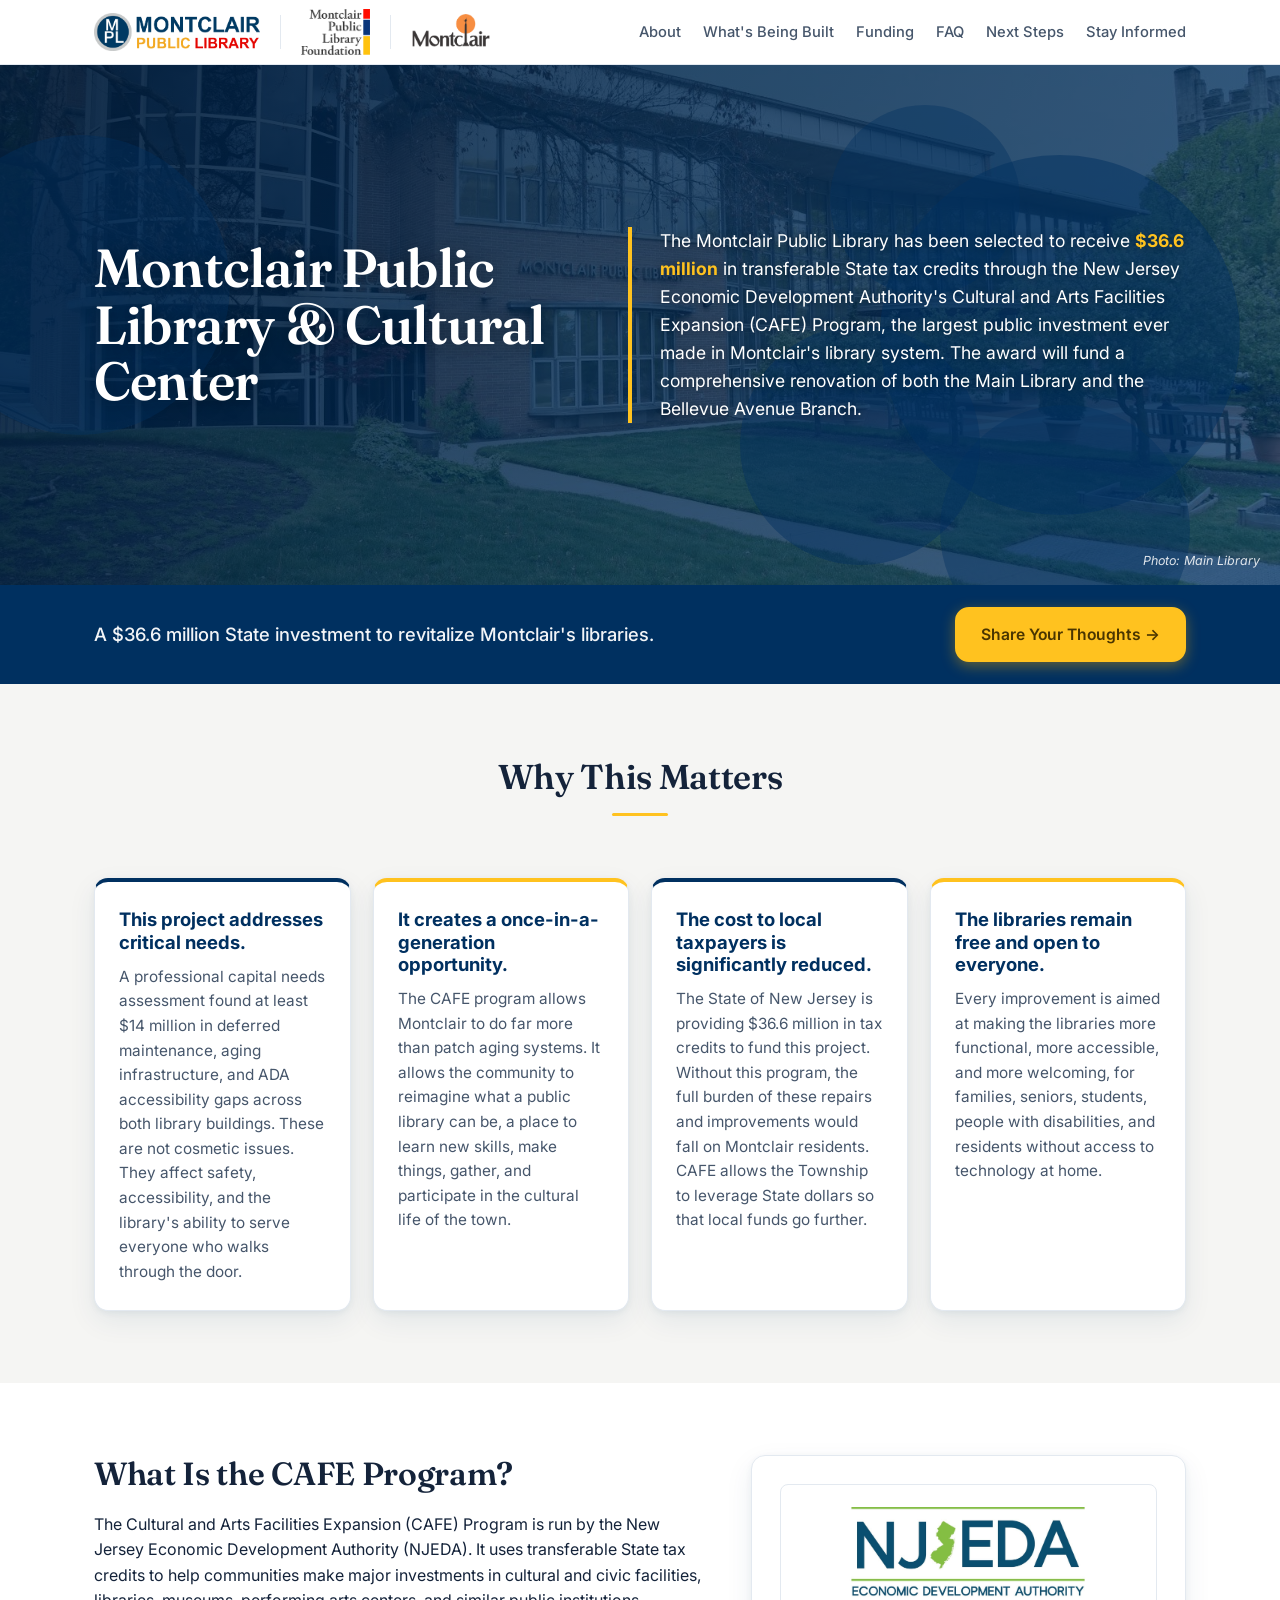
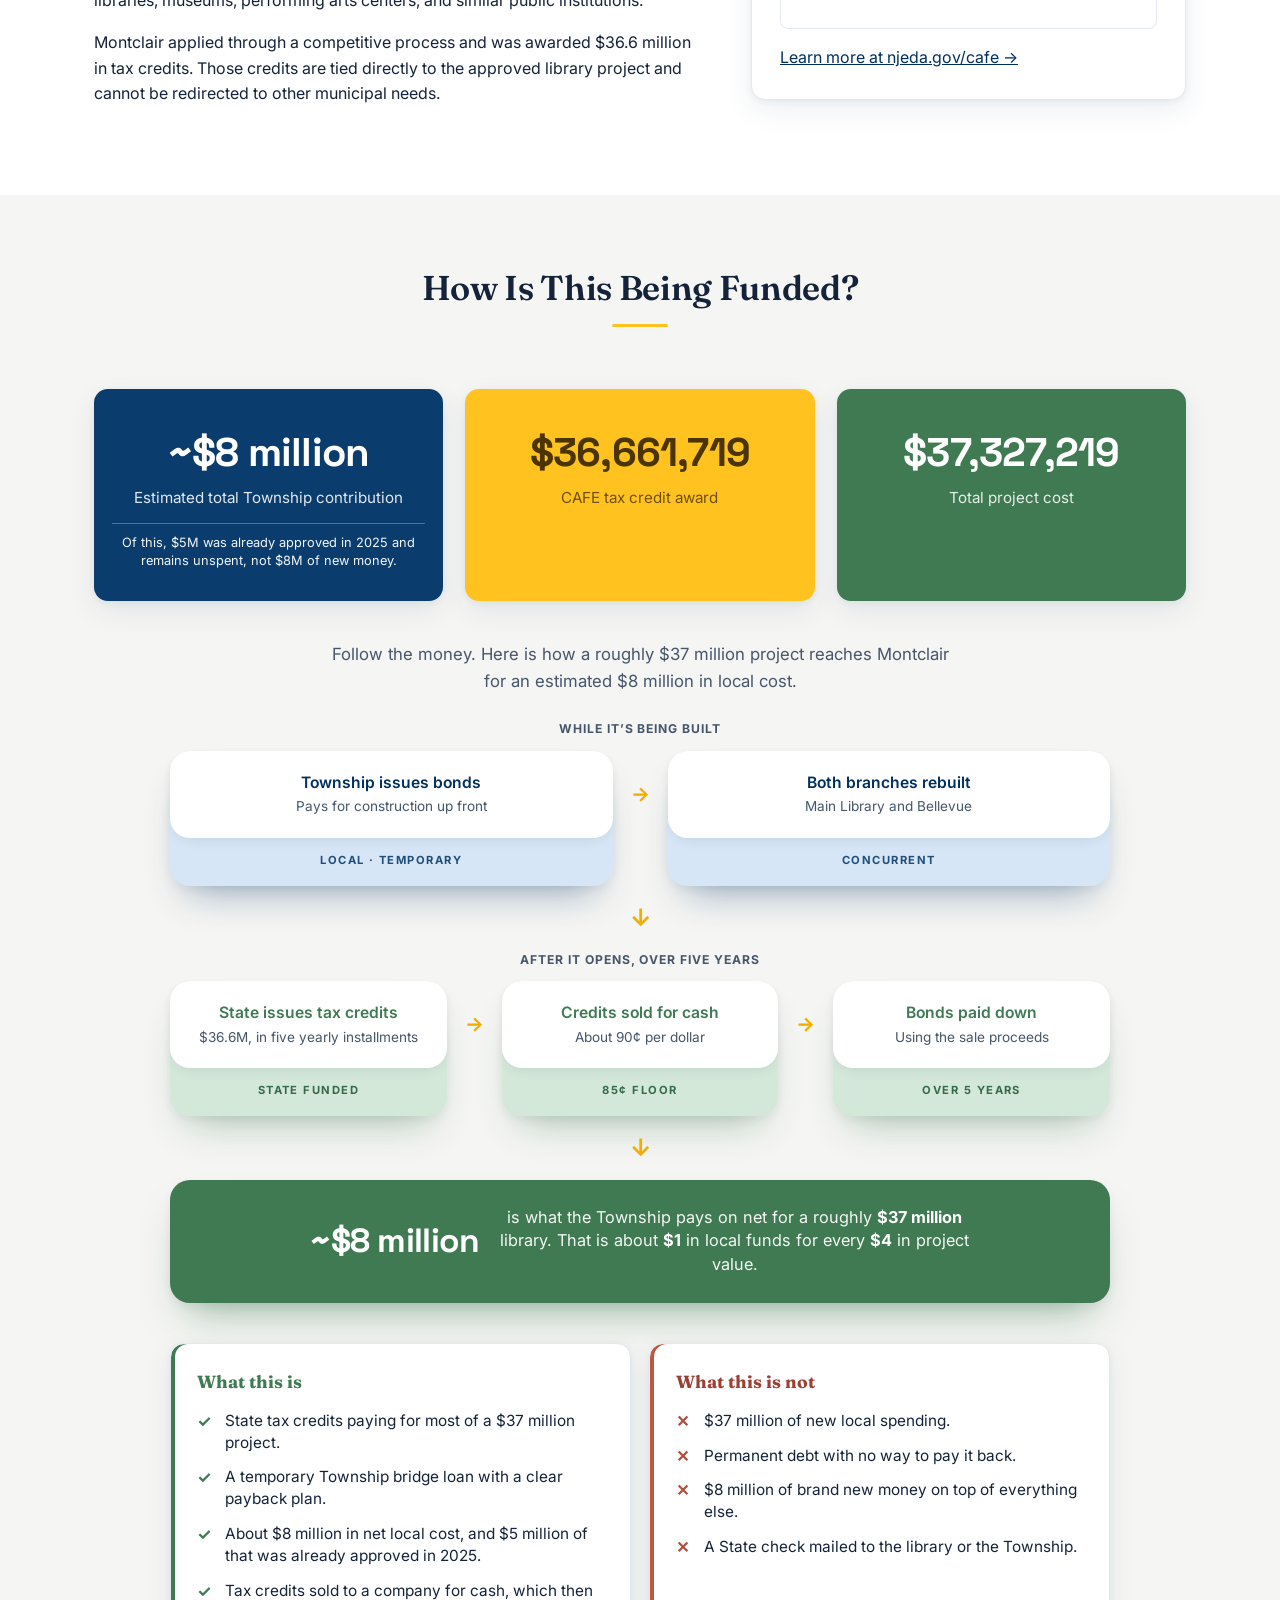
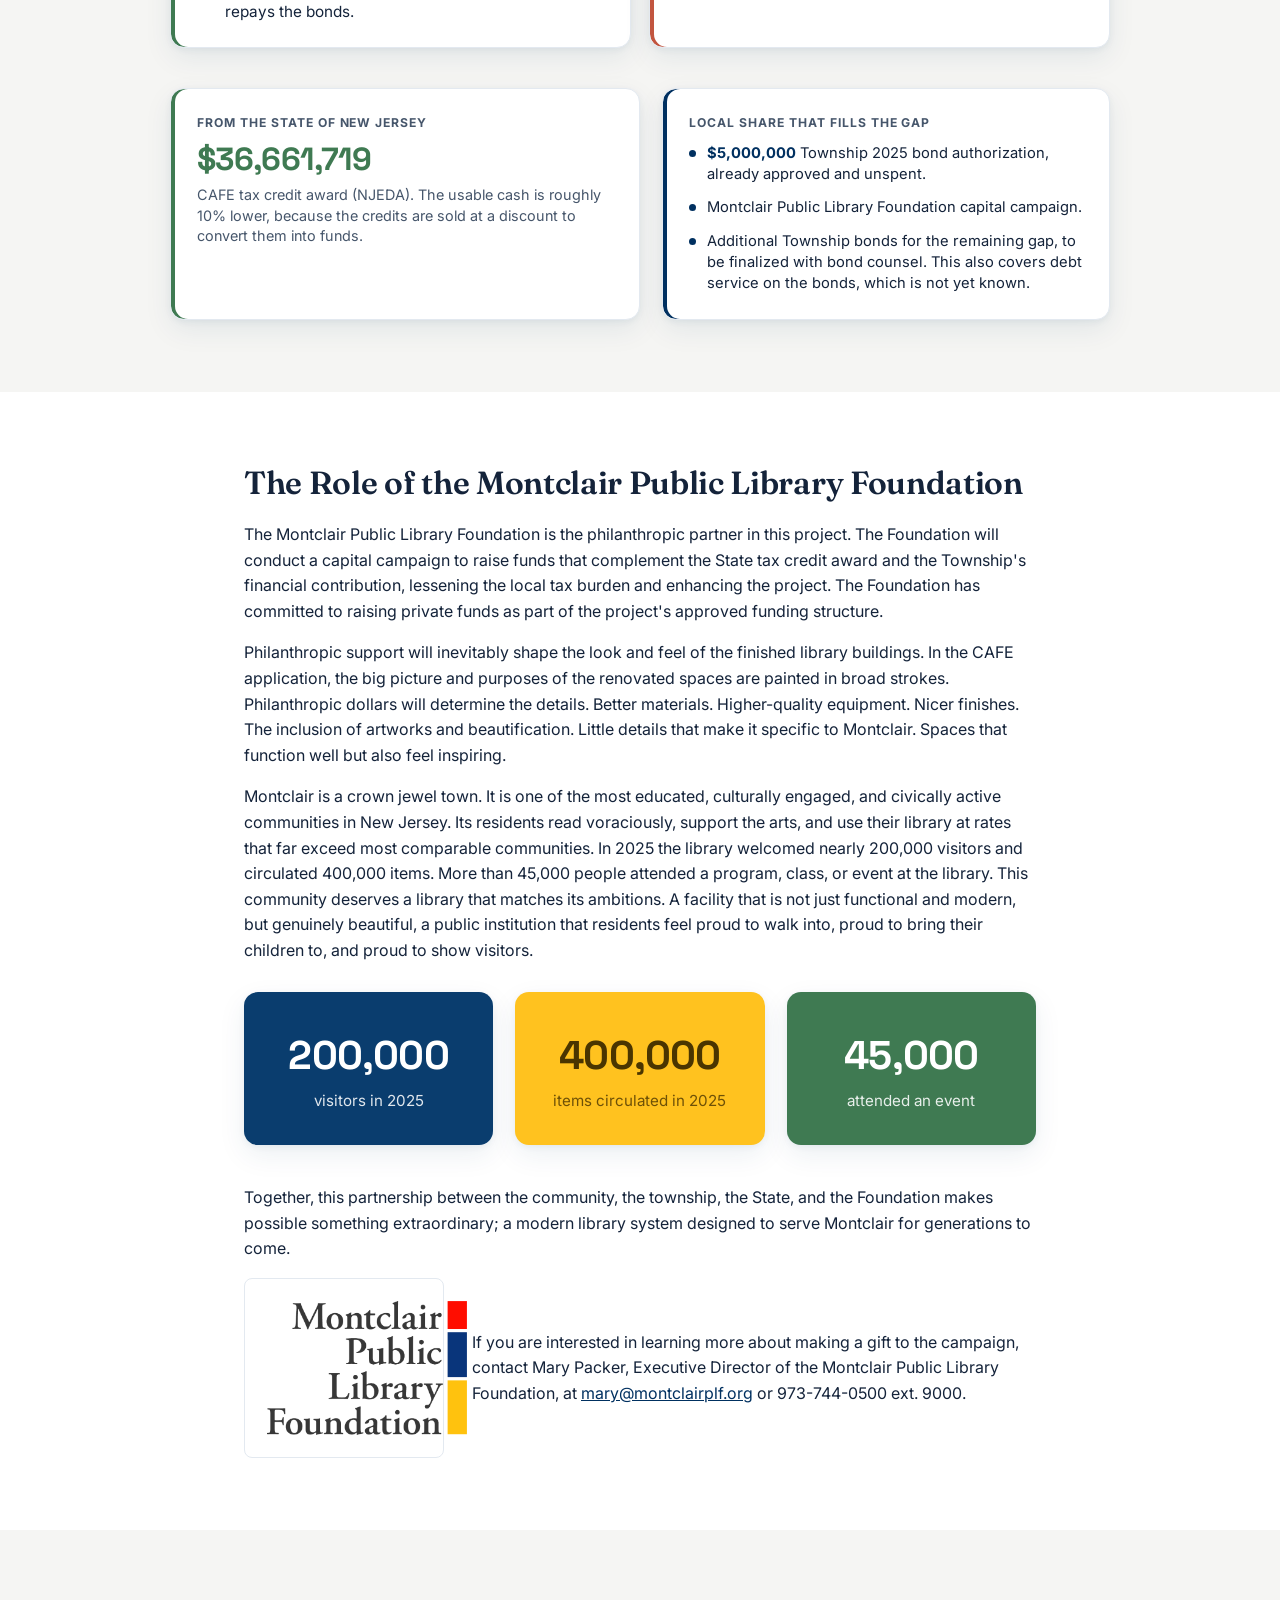
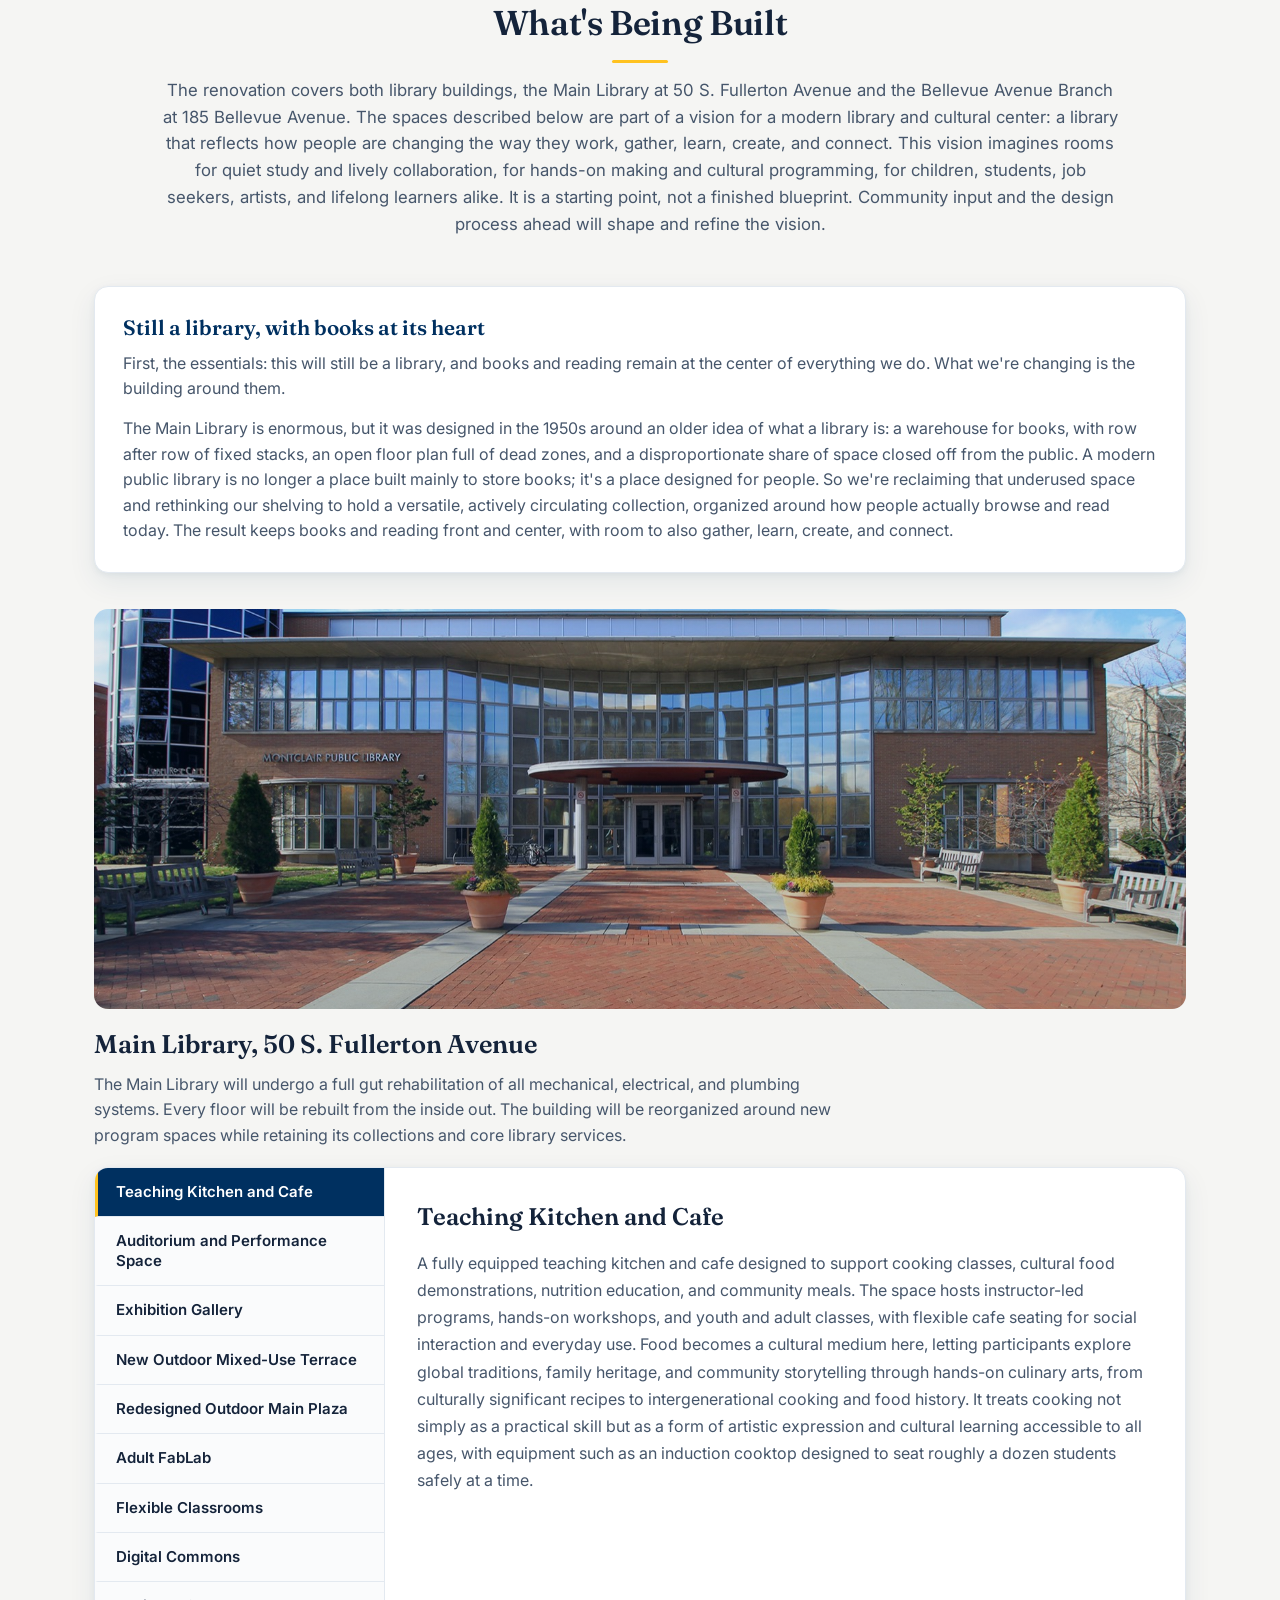
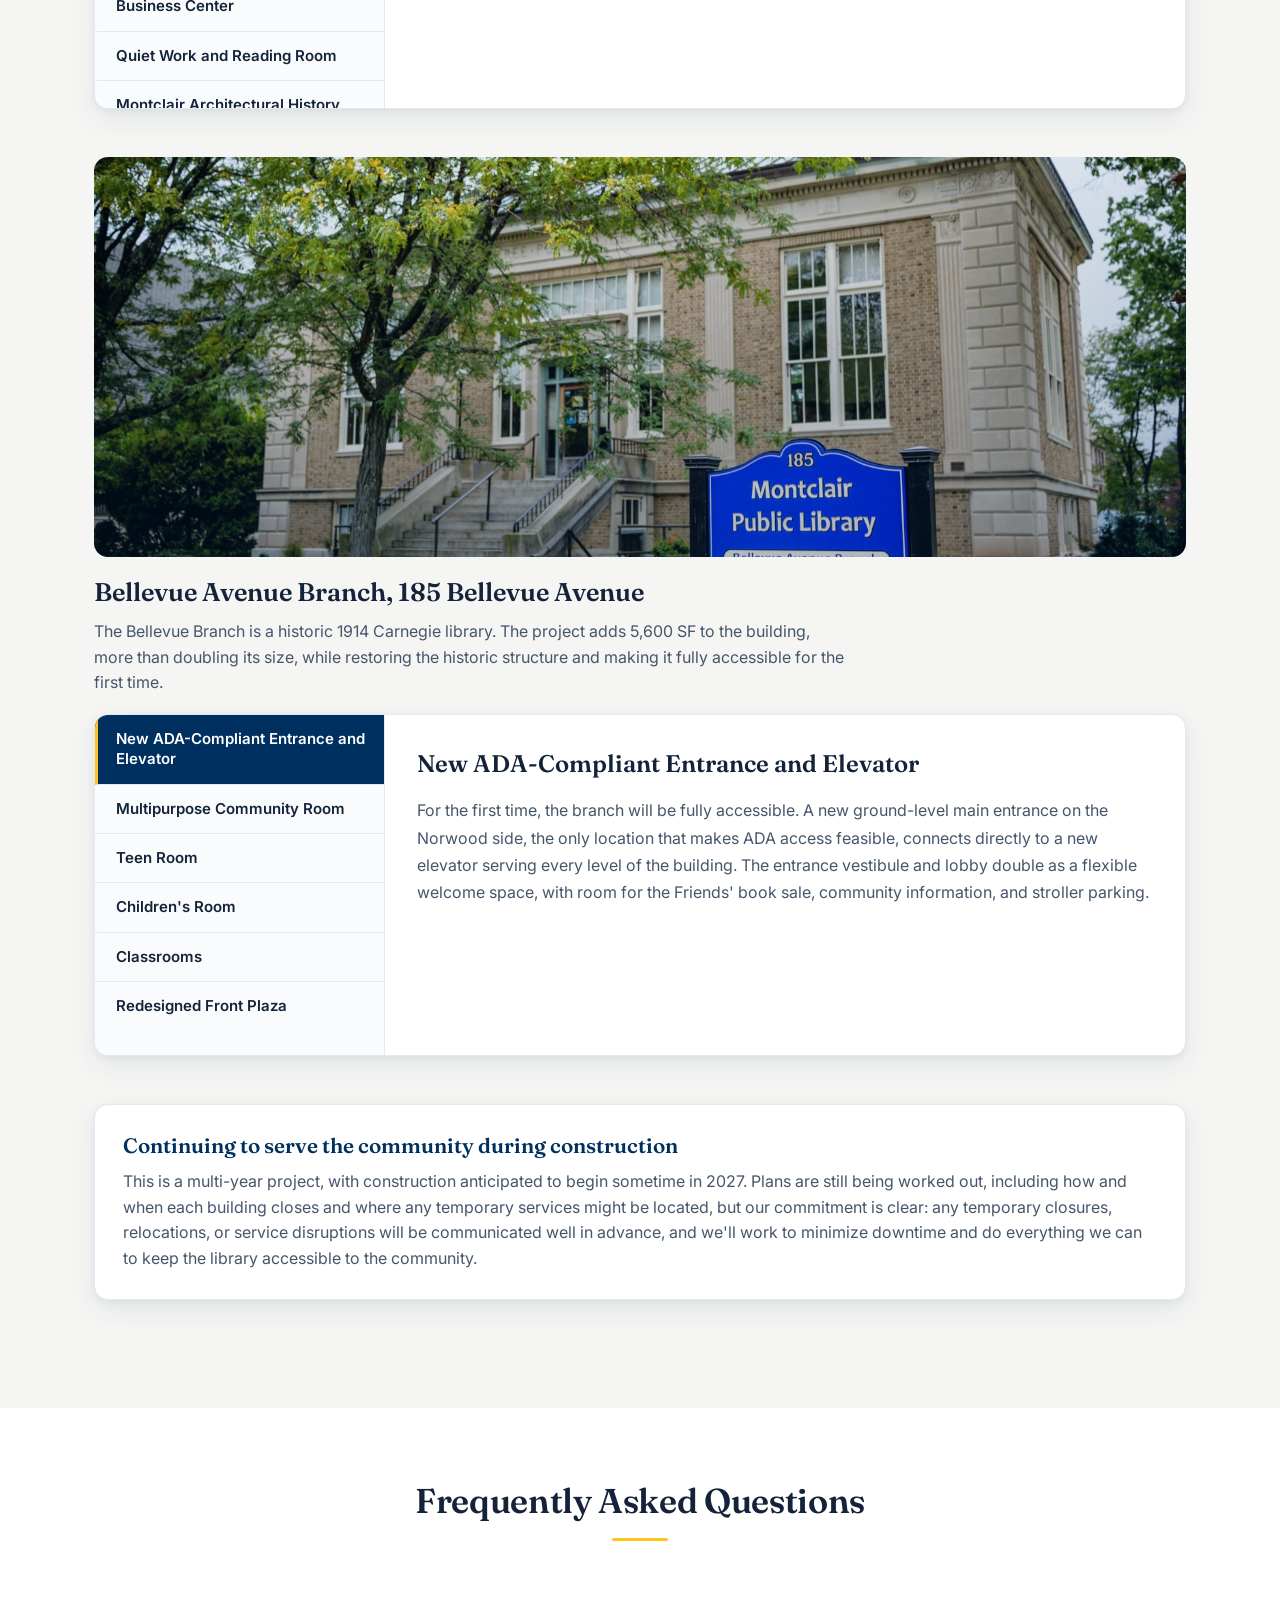
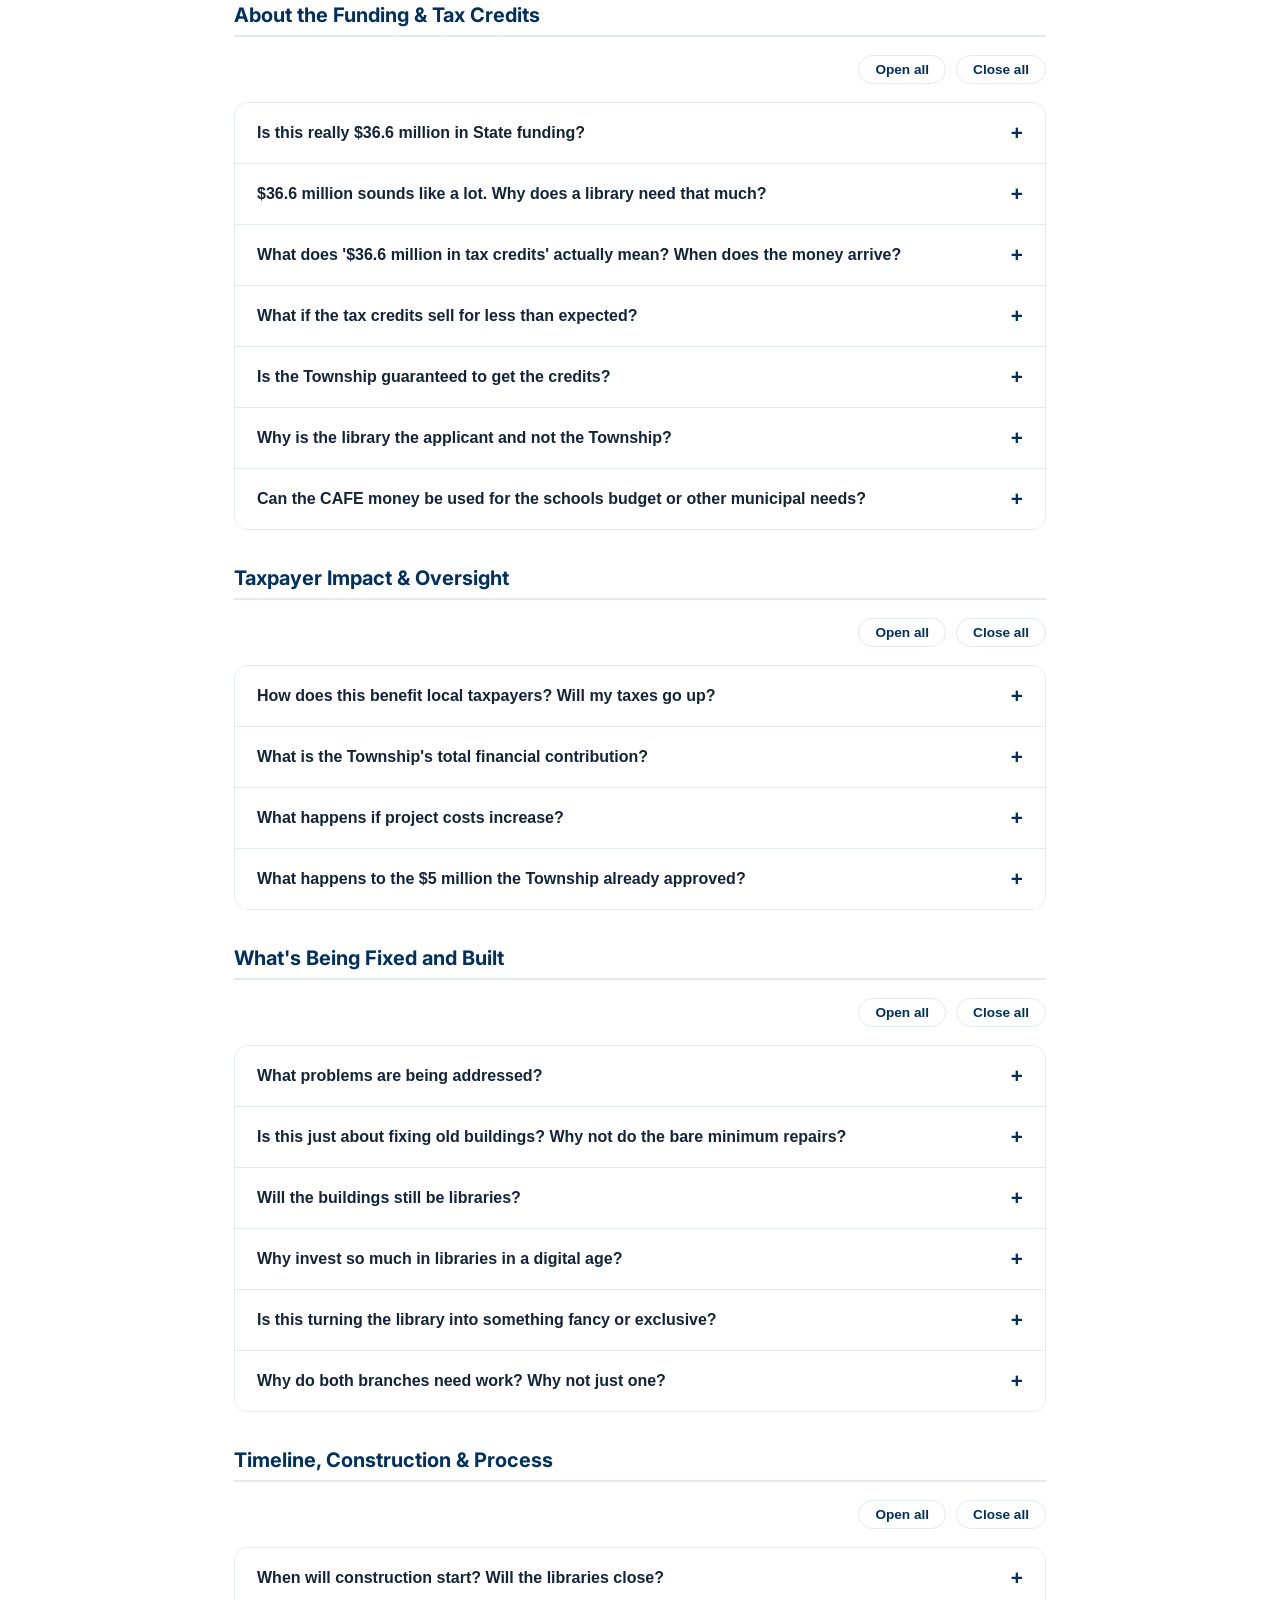
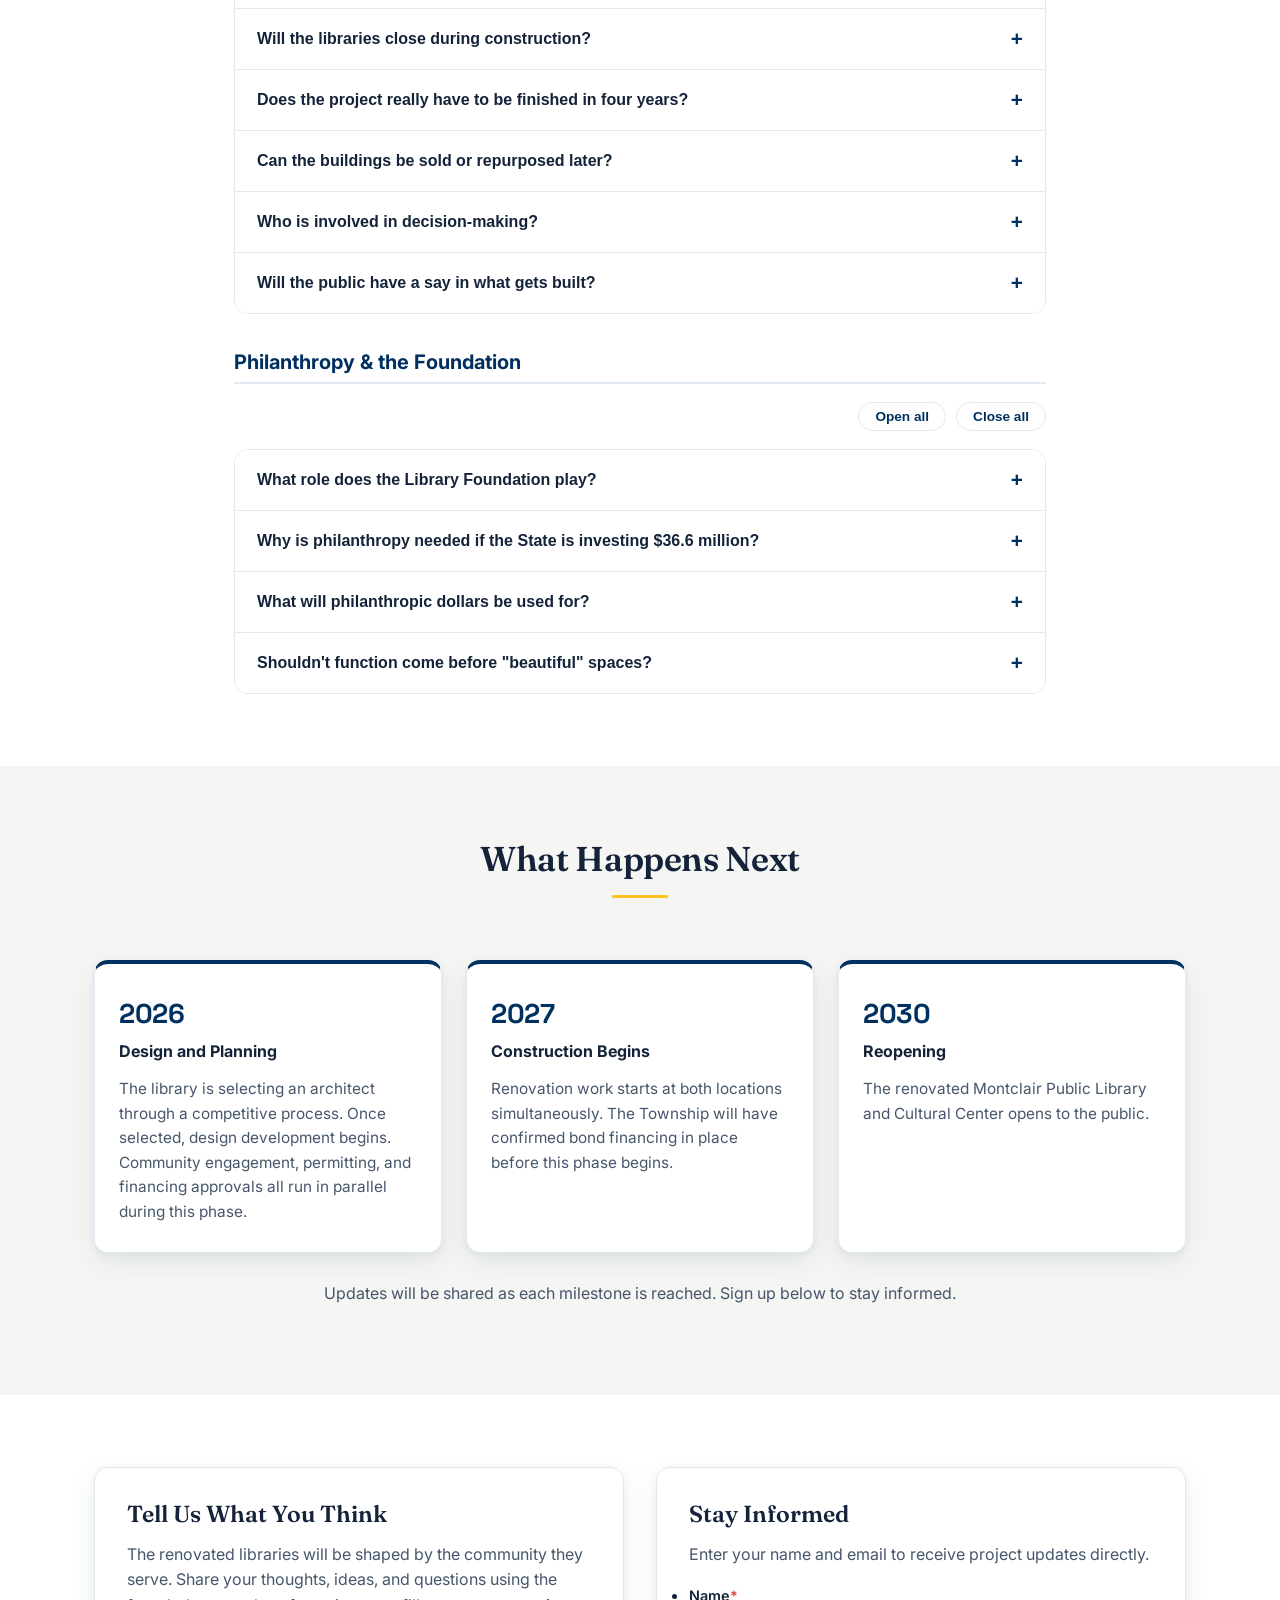
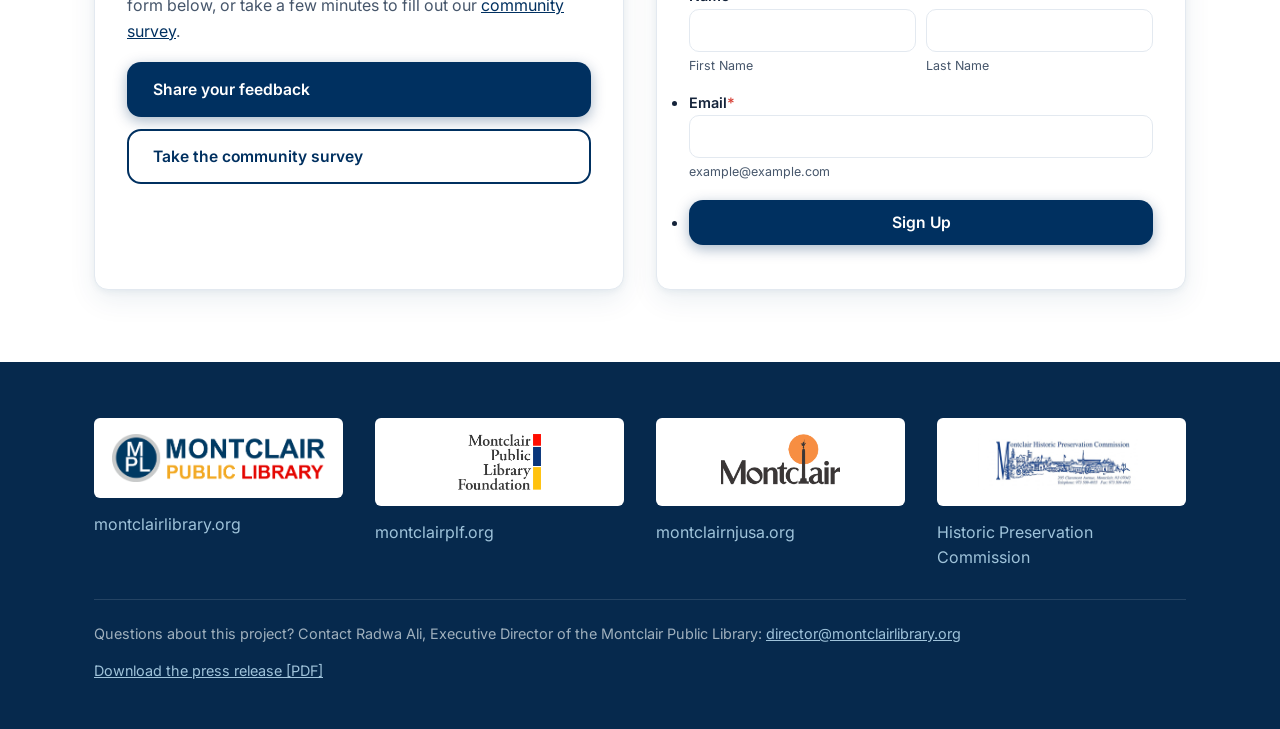
==== index.html @ 030521dd "Funding: calm the supporting cards so the flow stays the hero Unify the myth panel and the source ca" ====
<!DOCTYPE html>
<html lang="en">
<head>
<meta charset="UTF-8">
<meta name="viewport" content="width=device-width, initial-scale=1.0">
<script>
  // Tell search engines NOT to index the staging/preview site.
  // Activates only on the renovation-staging URL; the live site stays indexable.
  if (location.pathname.indexOf('renovation-staging') !== -1) {
    var m = document.createElement('meta');
    m.name = 'robots';
    m.content = 'noindex, nofollow';
    document.head.appendChild(m);
  }
</script>
<title>Montclair Public Library &amp; Cultural Center</title>
<meta name="description" content="A $37 million State investment to revitalize Montclair's libraries. Explore the vision for a renovated Main Library and Bellevue Avenue Branch through New Jersey's CAFE program.">
<link rel="canonical" href="https://montclairlibrary.github.io/renovation/">

<!-- Open Graph (Facebook, LinkedIn, iMessage, Slack, etc.) -->
<meta property="og:type" content="website">
<meta property="og:site_name" content="Montclair Public Library">
<meta property="og:title" content="Montclair Public Library &amp; Cultural Center">
<meta property="og:description" content="A $37 million State investment to revitalize Montclair's libraries. Explore the vision for a renovated Main Library and Bellevue Avenue Branch.">
<meta property="og:url" content="https://montclairlibrary.github.io/renovation/">
<meta property="og:image" content="https://montclairlibrary.github.io/renovation/share-image.jpg">
<meta property="og:image:width" content="1200">
<meta property="og:image:height" content="630">
<meta property="og:image:alt" content="The Montclair Public Library Main Library building, with the CAFE Capital Campaign title.">

<!-- Twitter / X -->
<meta name="twitter:card" content="summary_large_image">
<meta name="twitter:title" content="Montclair Public Library &amp; Cultural Center">
<meta name="twitter:description" content="A $37 million State investment to revitalize Montclair's libraries.">
<meta name="twitter:image" content="https://montclairlibrary.github.io/renovation/share-image.jpg">

<!-- Favicon -->
<link rel="icon" type="image/png" href="favicon.png">
<link rel="apple-touch-icon" href="favicon.png">

<link rel="preconnect" href="https://fonts.googleapis.com">
<link rel="preconnect" href="https://fonts.gstatic.com" crossorigin>
<link href="https://fonts.googleapis.com/css2?family=Fraunces:opsz,wght@9..144,400;9..144,500;9..144,600&family=Inter:wght@400;500;600;700;800&family=Space+Grotesk:wght@500;600;700&display=swap" rel="stylesheet">
<style>
  :root {
    --ink: #14233a;
    --ink-soft: #46566b;
    --brand: #003060;
    --brand-dark: #00254d;
    --accent: #ffc21f;
    --accent-dark: #f2ad00;
    --accent-ink: #4a3500;
    --line: #e3e9f0;
    --bg: #ffffff;
    --bg-alt: #f5f5f3;
    --bg-deep: #06294d;
    --radius: 14px;
    --radius-sm: 10px;
    --maxw: 1140px;
    --font-display: 'Fraunces', Georgia, 'Times New Roman', serif;
    --font-sans: 'Inter', -apple-system, BlinkMacSystemFont, "Segoe UI", Helvetica, Arial, sans-serif;
    --font-num: 'Space Grotesk', 'Inter', sans-serif;
    /* Card / stat palette */
    --c-navy: #0a3d6e;
    --c-yellow: #ffc21f;
    --c-green: #3f7a52;
    --c-red: #d8443a;
    --shadow-sm: 0 1px 2px rgba(16, 62, 105, 0.06), 0 2px 6px rgba(16, 62, 105, 0.05);
    --shadow: 0 2px 6px rgba(16, 62, 105, 0.06), 0 10px 28px rgba(16, 62, 105, 0.08);
    --shadow-lg: 0 6px 16px rgba(16, 62, 105, 0.10), 0 22px 50px rgba(16, 62, 105, 0.16);
    --ease: cubic-bezier(0.22, 0.61, 0.36, 1);
  }

  * { box-sizing: border-box; }

  html { scroll-behavior: smooth; }

  body {
    margin: 0;
    font-family: var(--font-sans);
    color: var(--ink);
    background: var(--bg) !important;
    line-height: 1.6;
    -webkit-font-smoothing: antialiased;
    text-rendering: optimizeLegibility;
  }

  h1, h2, h3 { line-height: 1.2; color: var(--ink); }
  h1, h2 { font-family: var(--font-display); font-weight: 600; letter-spacing: -0.01em; }
  p { margin: 0 0 1em; }
  a { color: var(--brand); }

  /* ---------- Scroll reveal + motion ---------- */
  .reveal { opacity: 0; transform: translateY(18px); transition: opacity 0.7s var(--ease), transform 0.7s var(--ease); }
  .reveal.in { opacity: 1; transform: none; }
  .card-row > *:nth-child(2), .stat-row > *:nth-child(2), .timeline > *:nth-child(2) { transition-delay: 0.08s; }
  .card-row > *:nth-child(3), .stat-row > *:nth-child(3), .timeline > *:nth-child(3) { transition-delay: 0.16s; }
  .card-row > *:nth-child(4) { transition-delay: 0.24s; }
  @keyframes floaty { 0%, 100% { transform: translateY(0); } 50% { transform: translateY(-14px); } }
  @media (prefers-reduced-motion: reduce) {
    html { scroll-behavior: auto; }
    .reveal { opacity: 1 !important; transform: none !important; transition: none !important; }
    .hero-circle { animation: none !important; }
    .btn:hover, .card:hover, .stat:hover, .step:hover, .signup-card:hover, .panel:hover { transform: none !important; }
  }

  .wrap { max-width: var(--maxw); margin: 0 auto; padding: 0 24px; }

  section { padding: 72px 0; }
  section:nth-of-type(even) { background: var(--bg-alt); }

  .section-head {
    text-align: center;
    max-width: 760px;
    margin: 0 auto 48px;
  }
  .section-head--wide { max-width: 960px; }
  .section-head h2 { font-size: 2.15rem; margin: 0 0 14px; position: relative; display: inline-block; }
  .section-head h2::after {
    content: "";
    display: block;
    width: 56px;
    height: 3px;
    border-radius: 3px;
    background: var(--accent);
    margin: 16px auto 0;
  }
  .section-head p { color: var(--ink-soft); font-size: 1.05rem; }

  /* ---------- Sticky nav ---------- */
  .nav {
    position: sticky;
    top: 0;
    z-index: 50;
    background: rgba(255, 255, 255, 0.96);
    backdrop-filter: saturate(180%) blur(8px);
    border-bottom: 1px solid var(--line);
    transition: box-shadow 0.25s var(--ease);
  }
  .nav.scrolled { box-shadow: 0 4px 20px rgba(16, 62, 105, 0.10); }
  .nav-inner {
    display: flex;
    align-items: center;
    justify-content: space-between;
    gap: 16px;
    min-height: 64px;
  }
  .brand-logos {
    display: flex;
    align-items: center;
    gap: 20px;
  }
  .brand-logos img {
    display: block;
    width: auto;
    object-fit: contain;
  }
  .brand-logos .nav-logo-mpl { height: 38px; }
  .brand-logos .nav-logo-mplf { height: 46px; }
  .brand-logos .nav-logo-twp { height: 36px; }
  .brand-logos .nav-divider {
    width: 1px;
    height: 34px;
    background: var(--line);
  }
  .nav-links {
    display: flex;
    align-items: center;
    gap: 22px;
    list-style: none;
    margin: 0;
    padding: 0;
  }
  .nav-links a {
    color: var(--ink-soft);
    text-decoration: none;
    font-size: 0.92rem;
    font-weight: 500;
    white-space: nowrap;
  }
  .nav-links a:hover { color: var(--brand); }
  .nav-toggle {
    display: none;
    background: none;
    border: 1px solid var(--line);
    border-radius: 6px;
    padding: 8px 10px;
    cursor: pointer;
    font-size: 1.1rem;
    line-height: 1;
  }

  /* ---------- Buttons ---------- */
  .btn {
    display: inline-block;
    padding: 13px 24px;
    border-radius: var(--radius);
    font-weight: 600;
    font-size: 0.98rem;
    text-decoration: none;
    cursor: pointer;
    border: 2px solid transparent;
    transition: background 0.2s var(--ease), color 0.2s var(--ease), border-color 0.2s var(--ease), box-shadow 0.2s var(--ease), transform 0.2s var(--ease);
  }
  .btn:active { transform: translateY(0); }
  .btn-primary { background: var(--brand); color: #fff; box-shadow: 0 4px 14px rgba(0, 48, 96, 0.34); }
  .btn-primary:hover { background: var(--brand-dark); transform: translateY(-2px); box-shadow: 0 9px 24px rgba(0, 48, 96, 0.44); }
  .btn-ghost { background: rgba(255,255,255,0.08); color: #fff; border-color: rgba(255,255,255,0.7); }
  .btn-ghost:hover { background: rgba(255,255,255,0.18); transform: translateY(-2px); }
  .btn-outline { background: #fff; color: var(--brand); border-color: var(--brand); }
  .btn-outline:hover { background: var(--brand); color: #fff; transform: translateY(-2px); box-shadow: var(--shadow); }

  /* ---------- Hero ---------- */
  .hero { padding: 0; position: relative; }
  .hero-image {
    position: relative;
    min-height: 520px;
    display: flex;
    align-items: center;
    overflow: hidden;
    background-image:
      linear-gradient(120deg, rgba(0,28,58,0.93) 0%, rgba(0,40,80,0.82) 45%, rgba(0,48,96,0.76) 100%),
      url('Montclair Library Main Exterior.jpg');
    background-size: cover, cover;
    background-position: center, center;
    background-repeat: no-repeat, no-repeat;
  }
  .hero-circle {
    position: absolute;
    border-radius: 50%;
    background: rgba(0, 48, 96, 0.40);
    pointer-events: none;
  }
  .hero-circle-1 { width: 300px; height: 300px; top: 70px; left: -70px; animation: floaty 11s var(--ease) infinite; }
  .hero-circle-2 { width: 190px; height: 190px; top: 40px; right: 260px; animation: floaty 9s var(--ease) infinite 0.6s; }
  .hero-circle-3 { width: 250px; height: 250px; bottom: -70px; right: 90px; animation: floaty 13s var(--ease) infinite 0.3s; }
  .hero-circle-4 { width: 360px; height: 360px; top: 90px; right: 40px; background: rgba(0, 48, 96, 0.50); animation: floaty 12s var(--ease) infinite 0.9s; }
  .hero-circle-5 { width: 240px; height: 240px; bottom: 20px; right: 300px; background: rgba(0, 48, 96, 0.45); animation: floaty 10s var(--ease) infinite 0.2s; }
  .hero-overlay {
    position: relative;
    z-index: 2;
    display: flex;
    align-items: center;
    gap: 44px;
  }
  .hero-overlay h1 {
    flex: 0 0 auto;
    color: #fff;
    font-family: var(--font-display);
    font-size: 3.35rem;
    font-weight: 600;
    line-height: 1.06;
    letter-spacing: -0.015em;
    margin: 0;
    max-width: 14ch;
    text-shadow: 0 2px 18px rgba(0, 0, 0, 0.35);
  }
  .hero-intro {
    flex: 1 1 0;
    margin: 0;
    padding-left: 28px;
    border-left: 4px solid var(--accent);
    color: #fff;
    font-size: 1.1rem;
    line-height: 1.6;
    text-shadow: 0 1px 10px rgba(0, 0, 0, 0.45);
  }
  .hero-intro strong { color: var(--accent); }
  .hero-credit {
    position: absolute;
    bottom: 14px;
    right: 20px;
    z-index: 2;
    color: rgba(255, 255, 255, 0.85);
    font-size: 0.78rem;
    font-style: italic;
  }
  .hero-band { background: var(--brand); }
  .hero-band-inner {
    display: flex;
    align-items: center;
    justify-content: space-between;
    gap: 24px;
    padding: 22px 24px;
  }
  .hero-tagline {
    margin: 0;
    color: rgba(255, 255, 255, 0.95);
    font-size: 1.15rem;
    font-weight: 500;
  }
  .btn-accent { background: var(--accent); color: var(--accent-ink); border-color: var(--accent); white-space: nowrap; box-shadow: 0 4px 14px rgba(242, 173, 0, 0.40); }
  .btn-accent:hover { background: var(--accent-dark); border-color: var(--accent-dark); transform: translateY(-2px); box-shadow: 0 9px 24px rgba(242, 173, 0, 0.52); }

  /* ---------- Card row ---------- */
  .card-row {
    display: grid;
    grid-template-columns: repeat(4, 1fr);
    gap: 22px;
  }
  .card {
    background: #fff;
    border: 1px solid var(--line);
    border-top: 4px solid var(--brand);
    border-radius: var(--radius);
    padding: 26px 24px;
    box-shadow: var(--shadow);
    color: var(--ink);
  }
  .card-row .card:nth-child(even) { border-top-color: var(--accent); }
  .card h3 { font-size: 1.16rem; margin: 0 0 12px; color: var(--brand); }
  .card p { margin: 0; color: var(--ink-soft); font-size: 0.96rem; }

  .card, .stat, .step, .signup-card, .panel {
    transition: transform 0.28s var(--ease), box-shadow 0.28s var(--ease), border-color 0.28s var(--ease);
  }
  .card:hover, .stat:hover, .step:hover, .signup-card:hover {
    transform: translateY(-5px);
    box-shadow: var(--shadow-lg);
  }

  /* ---------- Two-column generic ---------- */
  .two-col {
    display: grid;
    grid-template-columns: 1.4fr 1fr;
    gap: 48px;
    align-items: start;
  }
  .panel {
    background: #fff;
    border: 1px solid var(--line);
    border-radius: var(--radius);
    padding: 28px;
    box-shadow: var(--shadow);
  }
  .logo-box {
    border: 1px solid var(--line);
    border-radius: 8px;
    padding: 22px;
    text-align: center;
    margin-bottom: 16px;
    background: #fff;
  }
  .logo-box img { max-width: 100%; height: auto; display: block; margin: 0 auto; }

  /* ---------- Stats ---------- */
  .stat-row {
    display: grid;
    grid-template-columns: repeat(3, 1fr);
    gap: 22px;
    margin-bottom: 40px;
  }
  .stat {
    text-align: center;
    border: none;
    border-radius: var(--radius);
    padding: 32px 18px;
    box-shadow: var(--shadow);
    color: #fff;
  }
  .stat-row .stat:nth-child(3n+1) { background: var(--c-navy); }
  .stat-row .stat:nth-child(3n+2) { background: var(--c-yellow); color: var(--accent-ink); }
  .stat-row .stat:nth-child(3n+3) { background: var(--c-green); }
  .stat-row .stat:nth-child(3n+2) .num { color: var(--accent-ink); }
  .stat-row .stat:nth-child(3n+2) .label { color: rgba(74, 53, 0, 0.8); }
  .stat .num { font-family: var(--font-num); font-size: 2.5rem; font-weight: 700; letter-spacing: -0.02em; color: #fff; display: block; }
  .stat .label { color: rgba(255, 255, 255, 0.88); font-size: 0.95rem; margin-top: 8px; }
  .stat .stat-note { display: block; margin-top: 12px; padding-top: 10px; border-top: 1px solid rgba(255, 255, 255, 0.28); font-size: 0.8rem; line-height: 1.4; color: rgba(255, 255, 255, 0.95); }
  .found-contact { display: flex; align-items: center; gap: 28px; margin-top: 8px; }
  .found-contact .logo-box { flex: 0 0 auto; margin: 0; }
  .found-contact > p { margin: 0; }
  @media (max-width: 560px) { .found-contact { flex-direction: column; align-items: flex-start; gap: 16px; } }

  .fund-list { max-width: 820px; }
  .fund-list ul { padding-left: 20px; color: var(--ink-soft); }
  .fund-list li { margin-bottom: 8px; }

  /* ---------- Funding flow ---------- */
  .fund-flow { max-width: 940px; margin: 0 auto 40px; }
  .fund-flow-intro { text-align: center; color: var(--ink-soft); font-size: 1.05rem; margin: 0 auto 24px; max-width: 640px; }
  .flow-phase { margin: 0 0 6px; }
  .flow-phase-label { font-size: 0.76rem; font-weight: 700; letter-spacing: 0.08em; text-transform: uppercase; color: var(--ink-soft); margin: 0 0 12px; text-align: center; }
  .flow-steps { display: flex; align-items: flex-start; justify-content: center; gap: 18px; }
  .flow-col { flex: 1 1 0; min-width: 0; background: #d7e6f6; border-radius: 20px; box-shadow: 0 22px 38px -18px rgba(10,61,110,0.45), 0 4px 10px rgba(20,35,58,0.05); }
  .flow-col.fs-state { background: #d4e8da; box-shadow: 0 22px 38px -18px rgba(63,122,82,0.45), 0 4px 10px rgba(20,35,58,0.05); }
  .flow-step { background: #fff; border-radius: 20px; padding: 22px 18px; text-align: center; box-shadow: 0 6px 14px -6px rgba(20,35,58,0.12); }
  .flow-step .fs-title { font-weight: 600; color: var(--brand); font-size: 0.98rem; margin: 0 0 5px; line-height: 1.25; }
  .flow-col.fs-state .fs-title { color: var(--c-green); }
  .flow-step .fs-sub { color: var(--ink-soft); font-size: 0.85rem; margin: 0; line-height: 1.35; }
  .flow-posted { text-align: center; margin: 0; padding: 14px 8px 16px; font-size: 0.7rem; font-weight: 700; letter-spacing: 0.13em; text-transform: uppercase; color: #1f4e7a; }
  .flow-col.fs-state .flow-posted { color: #356a4a; }
  .flow-arrow { flex: 0 0 auto; align-self: flex-start; margin-top: 33px; color: var(--accent-dark); font-size: 1.25rem; font-weight: 700; line-height: 1; }
  .flow-down { text-align: center; color: var(--accent-dark); font-size: 1.5rem; font-weight: 700; line-height: 1; margin: 20px 0; }
  .flow-outcome { display: flex; align-items: center; justify-content: center; gap: 20px; flex-wrap: wrap; background: var(--c-green); color: #fff; border-radius: 20px; padding: 26px 30px; box-shadow: 0 24px 40px -18px rgba(63,122,82,0.55), 0 4px 10px rgba(20,35,58,0.06); text-align: center; }
  .flow-outcome .fo-num { font-family: var(--font-num); font-size: 2.1rem; font-weight: 700; letter-spacing: -0.02em; line-height: 1; color: #fff; }
  .flow-outcome .fo-text { font-size: 1.02rem; line-height: 1.45; max-width: 470px; color: rgba(255,255,255,0.95); }
  .flow-outcome .fo-text strong { color: #fff; }

  /* ---------- What it is / what it isn't ---------- */
  .myth { display: grid; grid-template-columns: 1fr 1fr; gap: 18px; max-width: 940px; margin: 0 auto 40px; }
  .myth-col { background: #fff; border-radius: var(--radius); padding: 24px 26px; border: 1px solid var(--line); }
  .myth-is { box-shadow: inset 4px 0 0 var(--c-green), var(--shadow); }
  .myth-isnt { box-shadow: inset 4px 0 0 #c2553f, var(--shadow); }
  .myth-col h4 { margin: 0 0 14px; font-size: 1.1rem; font-family: var(--font-display); }
  .myth-is h4 { color: var(--c-green); }
  .myth-isnt h4 { color: #9a4034; }
  .myth-col ul { list-style: none; padding: 0; margin: 0; }
  .myth-col li { position: relative; padding-left: 28px; margin-bottom: 13px; color: var(--ink); font-size: 0.96rem; line-height: 1.42; }
  .myth-col li:last-child { margin-bottom: 0; }
  .myth-col li::before { position: absolute; left: 0; top: 0; font-weight: 700; font-size: 1.02rem; }
  .myth-is li::before { content: "\2713"; color: var(--c-green); }
  .myth-isnt li::before { content: "\2715"; color: #b0503f; }
  @media (max-width: 680px) {
    .flow-steps { flex-direction: column; }
    .flow-arrow { transform: rotate(90deg); padding: 4px 0; margin: 0; align-self: center; }
    .myth { grid-template-columns: 1fr; }
  }

  /* ---------- Funding sources ---------- */
  .fund-sources { display: grid; grid-template-columns: 1.05fr 1fr; gap: 22px; max-width: 940px; margin: 0 auto; align-items: stretch; }
  .fund-sources .fsg-label { font-size: 0.76rem; font-weight: 700; letter-spacing: 0.08em; text-transform: uppercase; color: var(--ink-soft); margin: 0 0 10px; }
  .fs-state-src { background: #fff; border: 1px solid var(--line); border-radius: var(--radius); padding: 24px 26px; box-shadow: inset 4px 0 0 var(--c-green), var(--shadow); }
  .fs-state-src .fsg-amount { font-family: var(--font-num); font-size: 2rem; font-weight: 700; color: var(--c-green); line-height: 1; letter-spacing: -0.02em; margin: 0 0 10px; }
  .fs-state-src .fsg-note { color: var(--ink-soft); font-size: 0.9rem; line-height: 1.45; margin: 0; }
  .fs-local-src { background: #fff; border: 1px solid var(--line); border-radius: var(--radius); padding: 24px 26px; box-shadow: inset 4px 0 0 var(--brand), var(--shadow); }
  .fs-local-src ul { list-style: none; padding: 0; margin: 0; }
  .fs-local-src li { position: relative; padding-left: 18px; margin-bottom: 12px; color: var(--ink); font-size: 0.92rem; line-height: 1.45; }
  .fs-local-src li:last-child { margin-bottom: 0; }
  .fs-local-src li::before { content: ""; position: absolute; left: 0; top: 7px; width: 7px; height: 7px; border-radius: 50%; background: var(--brand); }
  .fs-local-src li strong { color: var(--brand); }
  @media (max-width: 680px) { .fund-sources { grid-template-columns: 1fr; } }

  /* ---------- Accordion ---------- */
  .building { margin-bottom: 48px; }
  .building-photo {
    height: 400px;
    border-radius: var(--radius);
    background:
      linear-gradient(180deg, rgba(0,48,96,0.16), rgba(0,40,80,0.38)),
      repeating-linear-gradient(45deg, #e2ebf5 0 18px, #eef3f9 18px 36px);
    display: flex;
    align-items: center;
    justify-content: center;
    color: var(--ink-soft);
    font-size: 0.85rem;
    text-transform: uppercase;
    letter-spacing: 0.5px;
    margin-bottom: 20px;
  }
  .building h3 { font-family: var(--font-display); font-weight: 600; font-size: 1.6rem; margin: 0 0 12px; }
  .building > p { color: var(--ink-soft); max-width: 75ch; }
  .build-commit { margin-bottom: 36px; }
  .build-commit h3 { font-family: var(--font-display); font-weight: 600; font-size: 1.3rem; color: var(--brand); margin: 0 0 10px; line-height: 1.25; }
  .build-commit p { color: var(--ink-soft); margin: 0; }
  .build-commit p + p { margin-top: 14px; }

  .accordion { border: 1px solid var(--line); border-radius: var(--radius); overflow: hidden; background: #fff; margin-top: 18px; }
  .acc-item + .acc-item { border-top: 1px solid var(--line); }
  .acc-trigger {
    width: 100%;
    text-align: left;
    background: #fff;
    border: none;
    padding: 18px 22px;
    font-size: 1rem;
    font-weight: 600;
    color: var(--ink);
    cursor: pointer;
    display: flex;
    justify-content: space-between;
    align-items: center;
    gap: 16px;
  }
  .acc-trigger:hover { background: #eaf1f8; color: var(--brand); }
  .acc-trigger .sign { color: var(--brand); font-size: 1.3rem; flex-shrink: 0; transition: transform 0.2s; }
  .acc-trigger[aria-expanded="true"] { background: var(--brand); color: #fff; }
  .acc-trigger[aria-expanded="true"]:hover { background: var(--brand); color: #fff; }
  .acc-trigger[aria-expanded="true"] .sign { transform: rotate(45deg); color: #fff; }
  .acc-panel { display: none; padding: 16px 22px 24px; color: var(--ink-soft); font-size: 0.97rem; line-height: 1.65; }
  .acc-panel.open { display: block; animation: accIn 0.3s var(--ease); }
  @keyframes accIn { from { opacity: 0; transform: translateY(-6px); } to { opacity: 1; transform: none; } }

  .acc-controls { display: flex; gap: 10px; justify-content: flex-end; margin-top: 18px; }
  .acc-btn {
    background: #fff;
    border: 1px solid var(--line);
    border-radius: 999px;
    padding: 6px 16px;
    font-size: 0.85rem;
    font-weight: 600;
    color: var(--brand);
    cursor: pointer;
  }
  .acc-btn:hover { background: var(--bg-alt); }

  .faq-group-title {
    font-size: 1.25rem;
    margin: 36px 0 14px;
    color: var(--brand);
    border-bottom: 2px solid var(--line);
    padding-bottom: 8px;
  }
  .faq-group-title:first-of-type { margin-top: 0; }

  /* ---------- Explorer (master-detail) ---------- */
  .explorer {
    display: grid;
    grid-template-columns: 290px 1fr;
    border: 1px solid var(--line);
    border-radius: var(--radius);
    overflow: hidden;
    background: #fff;
    box-shadow: var(--shadow);
    margin-top: 18px;
  }
  .explorer-list {
    background: #fafbfc;
    border-right: 1px solid var(--line);
    max-height: 540px;
    overflow-y: auto;
  }
  .exp-item {
    display: block;
    width: 100%;
    text-align: left;
    background: none;
    border: none;
    border-left: 3px solid transparent;
    border-bottom: 1px solid var(--line);
    padding: 14px 18px;
    font-family: inherit;
    font-weight: 600;
    font-size: 0.94rem;
    line-height: 1.35;
    color: var(--ink);
    cursor: pointer;
    transition: background 0.15s var(--ease), border-color 0.15s var(--ease), color 0.15s var(--ease);
  }
  .exp-item:last-child { border-bottom: none; }
  .exp-item:hover { background: #eaf1f8; color: var(--brand); }
  .exp-item.is-active { background: var(--brand); border-left-color: var(--accent); color: #fff; }
  .exp-item.is-active:hover { background: var(--brand); color: #fff; }
  .explorer-detail { padding: 30px 32px; min-height: 340px; }
  .exp-panel { display: none; }
  .exp-panel.is-active { display: block; animation: accIn 0.3s var(--ease); }
  .exp-panel h4 { font-family: var(--font-display); font-weight: 600; font-size: 1.5rem; margin: 0 0 14px; color: var(--ink); }
  .exp-panel p { margin: 0; color: var(--ink-soft); font-size: 1rem; line-height: 1.7; }
  @media (max-width: 760px) {
    .explorer { grid-template-columns: 1fr; }
    .explorer-list { border-right: none; border-bottom: 1px solid var(--line); max-height: 260px; }
    .explorer-detail { min-height: 0; padding: 24px 22px; }
  }

  /* ---------- Timeline ---------- */
  .timeline {
    display: grid;
    grid-template-columns: repeat(3, 1fr);
    gap: 24px;
  }
  .step {
    background: #fff;
    border: 1px solid var(--line);
    border-top: 4px solid var(--brand);
    border-radius: var(--radius);
    padding: 28px 24px;
    box-shadow: var(--shadow);
  }
  .step .year { font-family: var(--font-num); font-size: 1.7rem; font-weight: 700; letter-spacing: -0.01em; color: var(--brand); }
  .step .lbl { font-weight: 700; margin: 4px 0 12px; display: block; }
  .step p { color: var(--ink-soft); margin: 0; font-size: 0.96rem; }
  .timeline-note { text-align: center; margin-top: 28px; color: var(--ink-soft); }

  /* ---------- Signup ---------- */
  .signup-grid { display: grid; grid-template-columns: 1fr 1fr; gap: 32px; }
  .signup-card {
    background: #fff;
    border: 1px solid var(--line);
    border-radius: var(--radius);
    padding: 32px;
    box-shadow: var(--shadow);
  }
  .signup-card h3 { font-family: var(--font-display); font-weight: 600; font-size: 1.45rem; margin: 0 0 14px; }
  .signup-card p { color: var(--ink-soft); }
  .signup-actions { display: flex; flex-direction: column; gap: 12px; margin-top: 18px; }
  .field-row { display: flex; gap: 10px; margin-top: 16px; }
  .field-row input {
    flex: 1;
    padding: 13px 14px;
    border: 1px solid var(--line);
    border-radius: var(--radius);
    font-size: 1rem;
  }
  .field-row input:focus { outline: 2px solid var(--brand); border-color: var(--brand); }
  /* JotForm Source-Code form: restyle to match site */
  .jf-source { margin-top: 8px; }
  .jf-source .form-all { font-family: var(--font-sans) !important; background: transparent !important; max-width: none !important; width: 100% !important; color: var(--ink); font-size: 1rem; box-shadow: none !important; border: none !important; }
  .jf-source ul.form-section { padding: 0 !important; margin: 0 !important; border: none !important; width: 100% !important; box-shadow: none !important; background: transparent !important; }
  .jf-source .form-line { margin: 0 0 12px !important; padding: 0 !important; background: transparent !important; }
  .jf-source .form-label { color: var(--ink) !important; font-weight: 600 !important; font-size: 0.9rem !important; margin: 0 0 4px !important; font-family: var(--font-sans) !important; }
  .jf-source .form-sub-label { color: var(--ink-soft) !important; font-size: 0.78rem !important; }
  .jf-source .form-required { color: var(--c-red) !important; }
  .jf-source [data-wrapper-react] { display: flex !important; gap: 10px; }
  .jf-source [data-wrapper-react] .form-sub-label-container { flex: 1 1 0; width: auto !important; padding: 0 !important; }
  .jf-source .form-input-wide { width: 100% !important; padding: 0 !important; }
  .jf-source .form-textbox {
    width: 100% !important;
    box-sizing: border-box !important;
    padding: 11px 13px !important;
    border: 1px solid var(--line) !important;
    border-radius: var(--radius-sm) !important;
    font-size: 0.95rem !important;
    font-family: var(--font-sans) !important;
    background: #fff !important;
    box-shadow: none !important;
    height: auto !important;
  }
  .jf-source .form-textbox:focus { outline: 2px solid var(--brand) !important; border-color: var(--brand) !important; }
  .jf-source .form-buttons-wrapper { margin: 0 !important; }
  .jf-source .form-submit-button {
    background: var(--brand) !important;
    color: #fff !important;
    border: none !important;
    border-radius: var(--radius) !important;
    padding: 13px 24px !important;
    font-weight: 600 !important;
    font-size: 0.98rem !important;
    font-family: var(--font-sans) !important;
    cursor: pointer !important;
    width: 100% !important;
    margin-top: 4px !important;
    box-shadow: 0 4px 14px rgba(0, 48, 96, 0.34) !important;
  }
  .jf-source .form-submit-button:hover { background: var(--brand-dark) !important; }

  /* ---------- Footer ---------- */
  footer {
    background: var(--bg-deep);
    color: #cfdae2;
    padding: 56px 0 32px;
  }
  .footer-cols {
    display: grid;
    grid-template-columns: repeat(4, 1fr);
    gap: 32px;
    padding-bottom: 28px;
    border-bottom: 1px solid rgba(255,255,255,0.12);
  }
  @media (max-width: 760px) { .footer-cols { grid-template-columns: repeat(2, 1fr); } }
  .footer-col .flogo {
    border-radius: 6px;
    padding: 16px 18px;
    text-align: center;
    margin-bottom: 14px;
    background: #fff;
    display: flex;
    align-items: center;
    justify-content: center;
    min-height: 72px;
  }
  .footer-col .flogo img { max-width: 100%; max-height: 56px; height: auto; width: auto; display: block; }
  .footer-col a { color: #9fc3da; text-decoration: none; }
  .footer-col a:hover { text-decoration: underline; }
  .footer-bottom { padding-top: 22px; font-size: 0.9rem; color: #9fb0bd; }
  .footer-bottom a { color: #9fc3da; }

  /* ---------- Responsive ---------- */
  @media (max-width: 900px) {
    .nav-links {
      display: none;
      position: absolute;
      top: 64px;
      left: 0;
      right: 0;
      background: #fff;
      flex-direction: column;
      align-items: flex-start;
      gap: 0;
      padding: 8px 0;
      border-bottom: 1px solid var(--line);
      box-shadow: var(--shadow);
    }
    .nav-links.open { display: flex; }
    .nav-links li { width: 100%; }
    .nav-links a { display: block; padding: 12px 24px; }
    .nav-toggle { display: block; }
    .brand-logos .nav-divider,
    .brand-logos .nav-logo-mplf,
    .brand-logos .nav-logo-twp { display: none; }
    .brand-logos .nav-logo-mpl { height: 32px; }

    .card-row { grid-template-columns: 1fr 1fr; }
    .two-col, .signup-grid { grid-template-columns: 1fr; }
    .stat-row { grid-template-columns: 1fr; }
    .timeline { grid-template-columns: 1fr; }
    .footer-cols { grid-template-columns: 1fr; }
    .hero-image { min-height: 440px; }
    .hero-overlay { flex-direction: column; align-items: flex-start; gap: 22px; }
    .hero-overlay h1 { font-size: 2.4rem; max-width: 20ch; }
    .hero-intro { padding-left: 18px; font-size: 1.02rem; }
    .hero-band-inner { flex-direction: column; align-items: flex-start; }
  }
  @media (max-width: 560px) {
    .card-row { grid-template-columns: 1fr; }
    section { padding: 52px 0; }
    .hero-overlay h1 { font-size: 1.9rem; }
  }
</style>
</head>
<body>

<!-- ===== NAV ===== -->
<header class="nav">
  <div class="wrap nav-inner">
    <div class="brand-logos">
      <img class="nav-logo-mpl" src="MPL_Logo_Color.png" alt="Montclair Public Library">
      <span class="nav-divider"></span>
      <a href="https://montclairplf.org" target="_blank" rel="noopener"><img class="nav-logo-mplf" src="cropped-MPLF-logo.png" alt="Montclair Public Library Foundation"></a>
      <span class="nav-divider"></span>
      <img class="nav-logo-twp" src="Montclair-Township-Logo.png" alt="Township of Montclair">
    </div>
    <button class="nav-toggle" id="navToggle" aria-label="Toggle menu" aria-expanded="false">&#9776;</button>
    <ul class="nav-links" id="navLinks">
      <li><a href="#about">About</a></li>
      <li><a href="#built">What's Being Built</a></li>
      <li><a href="#funding">Funding</a></li>
      <li><a href="#faq">FAQ</a></li>
      <li><a href="#next">Next Steps</a></li>
      <li><a href="#feedback">Stay Informed</a></li>
    </ul>
  </div>
</header>

<!-- ===== HERO ===== -->
<section class="hero" id="top">
  <div class="hero-image">
    <span class="hero-circle hero-circle-1"></span>
    <span class="hero-circle hero-circle-2"></span>
    <span class="hero-circle hero-circle-3"></span>
    <span class="hero-circle hero-circle-4"></span>
    <span class="hero-circle hero-circle-5"></span>
    <div class="wrap hero-overlay">
      <h1>Montclair Public Library &amp; Cultural Center</h1>
      <p class="hero-intro">The Montclair Public Library has been selected to receive <strong>$36.6 million</strong> in transferable State tax credits through the New Jersey Economic Development Authority's Cultural and Arts Facilities Expansion (CAFE) Program, the largest public investment ever made in Montclair's library system. The award will fund a comprehensive renovation of both the Main Library and the Bellevue Avenue Branch.</p>
    </div>
    <span class="hero-credit">Photo: Main Library</span>
  </div>
  <div class="hero-band">
    <div class="wrap hero-band-inner">
      <p class="hero-tagline">A $36.6 million State investment to revitalize Montclair's libraries.</p>
      <a class="btn btn-accent" href="#feedback">Share Your Thoughts &rarr;</a>
    </div>
  </div>
</section>

<!-- ===== WHY THIS MATTERS ===== -->
<section id="about">
  <div class="wrap">
    <div class="section-head">
      <h2>Why This Matters</h2>
    </div>
    <div class="card-row">
      <div class="card">
        <h3>This project addresses critical needs.</h3>
        <p>A professional capital needs assessment found at least $14 million in deferred maintenance, aging infrastructure, and ADA accessibility gaps across both library buildings. These are not cosmetic issues. They affect safety, accessibility, and the library's ability to serve everyone who walks through the door.</p>
      </div>
      <div class="card">
        <h3>It creates a once-in-a-generation opportunity.</h3>
        <p>The CAFE program allows Montclair to do far more than patch aging systems. It allows the community to reimagine what a public library can be, a place to learn new skills, make things, gather, and participate in the cultural life of the town.</p>
      </div>
      <div class="card">
        <h3>The cost to local taxpayers is significantly reduced.</h3>
        <p>The State of New Jersey is providing $36.6 million in tax credits to fund this project. Without this program, the full burden of these repairs and improvements would fall on Montclair residents. CAFE allows the Township to leverage State dollars so that local funds go further.</p>
      </div>
      <div class="card">
        <h3>The libraries remain free and open to everyone.</h3>
        <p>Every improvement is aimed at making the libraries more functional, more accessible, and more welcoming, for families, seniors, students, people with disabilities, and residents without access to technology at home.</p>
      </div>
    </div>
  </div>
</section>

<!-- ===== CAFE PROGRAM ===== -->
<section>
  <div class="wrap">
    <div class="two-col">
      <div>
        <h2 style="font-size:2rem;margin:0 0 18px;">What Is the CAFE Program?</h2>
        <p>The Cultural and Arts Facilities Expansion (CAFE) Program is run by the New Jersey Economic Development Authority (NJEDA). It uses transferable State tax credits to help communities make major investments in cultural and civic facilities, libraries, museums, performing arts centers, and similar public institutions.</p>
        <p>Montclair applied through a competitive process and was awarded $36.6 million in tax credits. Those credits are tied directly to the approved library project and cannot be redirected to other municipal needs.</p>
      </div>
      <div class="panel">
        <div class="logo-box"><img src="NJEDA_logo.png" alt="New Jersey Economic Development Authority" style="max-width:240px;"></div>
        <p style="margin:0;"><a href="https://www.njeda.gov/cafe">Learn more at njeda.gov/cafe &rarr;</a></p>
      </div>
    </div>
  </div>
</section>

<!-- ===== FUNDING ===== -->
<section id="funding">
  <div class="wrap">
    <div class="section-head">
      <h2>How Is This Being Funded?</h2>
    </div>
    <div class="stat-row">
      <div class="stat"><span class="num">~$8 million</span><span class="label">Estimated total Township contribution</span><span class="stat-note">Of this, $5M was already approved in 2025 and remains unspent, not $8M of new money.</span></div>
      <div class="stat"><span class="num">$36,661,719</span><span class="label">CAFE tax credit award</span></div>
      <div class="stat"><span class="num">$37,327,219</span><span class="label">Total project cost</span></div>
    </div>

    <div class="fund-flow">
      <p class="fund-flow-intro">Follow the money. Here is how a roughly $37 million project reaches Montclair for an estimated $8 million in local cost.</p>

      <div class="flow-phase">
        <p class="flow-phase-label">While it&rsquo;s being built</p>
        <div class="flow-steps">
          <div class="flow-col">
            <div class="flow-step"><p class="fs-title">Township issues bonds</p><p class="fs-sub">Pays for construction up front</p></div>
            <p class="flow-posted">Local &middot; Temporary</p>
          </div>
          <span class="flow-arrow" aria-hidden="true">&rarr;</span>
          <div class="flow-col">
            <div class="flow-step"><p class="fs-title">Both branches rebuilt</p><p class="fs-sub">Main Library and Bellevue</p></div>
            <p class="flow-posted">Concurrent</p>
          </div>
        </div>
      </div>

      <div class="flow-down" aria-hidden="true">&darr;</div>

      <div class="flow-phase">
        <p class="flow-phase-label">After it opens, over five years</p>
        <div class="flow-steps">
          <div class="flow-col fs-state">
            <div class="flow-step"><p class="fs-title">State issues tax credits</p><p class="fs-sub">$36.6M, in five yearly installments</p></div>
            <p class="flow-posted">State funded</p>
          </div>
          <span class="flow-arrow" aria-hidden="true">&rarr;</span>
          <div class="flow-col fs-state">
            <div class="flow-step"><p class="fs-title">Credits sold for cash</p><p class="fs-sub">About 90&cent; per dollar</p></div>
            <p class="flow-posted">85&cent; floor</p>
          </div>
          <span class="flow-arrow" aria-hidden="true">&rarr;</span>
          <div class="flow-col fs-state">
            <div class="flow-step"><p class="fs-title">Bonds paid down</p><p class="fs-sub">Using the sale proceeds</p></div>
            <p class="flow-posted">Over 5 years</p>
          </div>
        </div>
      </div>

      <div class="flow-down" aria-hidden="true">&darr;</div>

      <div class="flow-outcome">
        <span class="fo-num">~$8 million</span>
        <span class="fo-text">is what the Township pays on net for a roughly <strong>$37 million</strong> library. That is about <strong>$1</strong> in local funds for every <strong>$4</strong> in project value.</span>
      </div>
    </div>

    <div class="myth">
      <div class="myth-col myth-is">
        <h4>What this is</h4>
        <ul>
          <li>State tax credits paying for most of a $37 million project.</li>
          <li>A temporary Township bridge loan with a clear payback plan.</li>
          <li>About $8 million in net local cost, and $5 million of that was already approved in 2025.</li>
          <li>Tax credits sold to a company for cash, which then repays the bonds.</li>
        </ul>
      </div>
      <div class="myth-col myth-isnt">
        <h4>What this is not</h4>
        <ul>
          <li>$37 million of new local spending.</li>
          <li>Permanent debt with no way to pay it back.</li>
          <li>$8 million of brand new money on top of everything else.</li>
          <li>A State check mailed to the library or the Township.</li>
        </ul>
      </div>
    </div>

    <div class="fund-sources">
      <div class="fs-state-src">
        <p class="fsg-label">From the State of New Jersey</p>
        <p class="fsg-amount">$36,661,719</p>
        <p class="fsg-note">CAFE tax credit award (NJEDA). The usable cash is roughly 10% lower, because the credits are sold at a discount to convert them into funds.</p>
      </div>
      <div class="fs-local-src">
        <p class="fsg-label">Local share that fills the gap</p>
        <ul>
          <li><strong>$5,000,000</strong> Township 2025 bond authorization, already approved and unspent.</li>
          <li>Montclair Public Library Foundation capital campaign.</li>
          <li>Additional Township bonds for the remaining gap, to be finalized with bond counsel. This also covers debt service on the bonds, which is not yet known.</li>
        </ul>
      </div>
    </div>
  </div>
</section>

<!-- ===== FOUNDATION ROLE ===== -->
<section>
  <div class="wrap" style="max-width:840px;">
    <h2 style="font-size:2rem;margin:0 0 20px;">The Role of the Montclair Public Library Foundation</h2>
    <p>The Montclair Public Library Foundation is the philanthropic partner in this project. The Foundation will conduct a capital campaign to raise funds that complement the State tax credit award and the Township's financial contribution, lessening the local tax burden and enhancing the project. The Foundation has committed to raising private funds as part of the project's approved funding structure.</p>
    <p>Philanthropic support will inevitably shape the look and feel of the finished library buildings. In the CAFE application, the big picture and purposes of the renovated spaces are painted in broad strokes. Philanthropic dollars will determine the details. Better materials. Higher-quality equipment. Nicer finishes. The inclusion of artworks and beautification. Little details that make it specific to Montclair. Spaces that function well but also feel inspiring.</p>
    <p>Montclair is a crown jewel town. It is one of the most educated, culturally engaged, and civically active communities in New Jersey. Its residents read voraciously, support the arts, and use their library at rates that far exceed most comparable communities. In 2025 the library welcomed nearly 200,000 visitors and circulated 400,000 items. More than 45,000 people attended a program, class, or event at the library. This community deserves a library that matches its ambitions. A facility that is not just functional and modern, but genuinely beautiful, a public institution that residents feel proud to walk into, proud to bring their children to, and proud to show visitors.</p>
    <div class="stat-row" style="margin-top:28px;">
      <div class="stat"><span class="num">200,000</span><span class="label">visitors in 2025</span></div>
      <div class="stat"><span class="num">400,000</span><span class="label">items circulated in 2025</span></div>
      <div class="stat"><span class="num">45,000</span><span class="label">attended an event</span></div>
    </div>
    <p>Together, this partnership between the community, the township, the State, and the Foundation makes possible something extraordinary; a modern library system designed to serve Montclair for generations to come.</p>
    <div class="found-contact">
      <div class="logo-box" style="max-width:200px;"><a href="https://montclairplf.org" target="_blank" rel="noopener"><img src="cropped-MPLF-logo.png" alt="Montclair Public Library Foundation" style="max-width:200px;"></a></div>
      <p>If you are interested in learning more about making a gift to the campaign, contact Mary Packer, Executive Director of the Montclair Public Library Foundation, at <a href="mailto:mary@montclairplf.org">mary@montclairplf.org</a> or 973-744-0500 ext. 9000.</p>
    </div>
  </div>
</section>

<!-- ===== WHAT'S BEING BUILT ===== -->
<section id="built">
  <div class="wrap">
    <div class="section-head section-head--wide">
      <h2>What's Being Built</h2>
      <p>The renovation covers both library buildings, the Main Library at 50 S. Fullerton Avenue and the Bellevue Avenue Branch at 185 Bellevue Avenue. The spaces described below are part of a vision for a modern library and cultural center: a library that reflects how people are changing the way they work, gather, learn, create, and connect. This vision imagines rooms for quiet study and lively collaboration, for hands-on making and cultural programming, for children, students, job seekers, artists, and lifelong learners alike. It is a starting point, not a finished blueprint. Community input and the design process ahead will shape and refine the vision.</p>
    </div>

    <div class="panel build-commit">
      <h3>Still a library, with books at its heart</h3>
      <p>First, the essentials: this will still be a library, and books and reading remain at the center of everything we do. What we're changing is the building around them.</p>
      <p>The Main Library is enormous, but it was designed in the 1950s around an older idea of what a library is: a warehouse for books, with row after row of fixed stacks, an open floor plan full of dead zones, and a disproportionate share of space closed off from the public. A modern public library is no longer a place built mainly to store books; it's a place designed for people. So we're reclaiming that underused space and rethinking our shelving to hold a versatile, actively circulating collection, organized around how people actually browse and read today. The result keeps books and reading front and center, with room to also gather, learn, create, and connect.</p>
    </div>

    <!-- Main Library -->
    <div class="building">
      <div class="building-photo" role="img" aria-label="Main Library exterior" style="background-image: linear-gradient(180deg, rgba(0,48,96,0.10), rgba(0,40,80,0.28)), url('main-exterior.jpg'); background-size: cover; background-position: center;"></div>
      <h3>Main Library, 50 S. Fullerton Avenue</h3>
      <p>The Main Library will undergo a full gut rehabilitation of all mechanical, electrical, and plumbing systems. Every floor will be rebuilt from the inside out. The building will be reorganized around new program spaces while retaining its collections and core library services.</p>
      <div class="explorer" data-explorer>
        <div class="explorer-list" role="tablist" aria-label="Main Library spaces">
          <button type="button" class="exp-item is-active" data-i="0">Teaching Kitchen and Cafe</button>
          <button type="button" class="exp-item" data-i="1">Auditorium and Performance Space</button>
          <button type="button" class="exp-item" data-i="2">Exhibition Gallery</button>
          <button type="button" class="exp-item" data-i="3">New Outdoor Mixed-Use Terrace</button>
          <button type="button" class="exp-item" data-i="4">Redesigned Outdoor Main Plaza</button>
          <button type="button" class="exp-item" data-i="5">Adult FabLab</button>
          <button type="button" class="exp-item" data-i="6">Flexible Classrooms</button>
          <button type="button" class="exp-item" data-i="7">Digital Commons</button>
          <button type="button" class="exp-item" data-i="8">Business Center</button>
          <button type="button" class="exp-item" data-i="9">Quiet Work and Reading Room</button>
          <button type="button" class="exp-item" data-i="10">Montclair Architectural History and Preservation Center</button>
          <button type="button" class="exp-item" data-i="11">Jazz Library</button>
          <button type="button" class="exp-item" data-i="12">Podcast, Music, and Media Studios</button>
          <button type="button" class="exp-item" data-i="13">Teen Wing</button>
          <button type="button" class="exp-item" data-i="14">Children's STEAM Discovery Lab</button>
          <button type="button" class="exp-item" data-i="15">Expanded Children's Story and Activity Room</button>
          <button type="button" class="exp-item" data-i="16">Sensory Room</button>
        </div>
        <div class="explorer-detail">
          <div class="exp-panel is-active" data-i="0"><h4>Teaching Kitchen and Cafe</h4><p>A fully equipped teaching kitchen and cafe designed to support cooking classes, cultural food demonstrations, nutrition education, and community meals. The space hosts instructor-led programs, hands-on workshops, and youth and adult classes, with flexible cafe seating for social interaction and everyday use. Food becomes a cultural medium here, letting participants explore global traditions, family heritage, and community storytelling through hands-on culinary arts, from culturally significant recipes to intergenerational cooking and food history. It treats cooking not simply as a practical skill but as a form of artistic expression and cultural learning accessible to all ages, with equipment such as an induction cooktop designed to seat roughly a dozen students safely at a time.</p></div>
          <div class="exp-panel" data-i="1"><h4>Auditorium and Performance Space</h4><p>The auditorium is an existing space that will be substantially upgraded as a venue for live performances, author talks, film screenings, lectures, civic forums, and large public gatherings, with multiple staging formats and high-quality audiovisual presentation. As the library's signature cultural space, it anchors a broad range of arts and humanities programming, including literary events, musical performances, panel discussions, and community arts presentations. It serves as a central gathering place where residents experience cultural content, engage in civic dialogue, and share in artistic experiences. As the primary indoor performance venue in the facility, it is essential to delivering accessible, high-impact cultural programming.</p></div>
          <div class="exp-panel" data-i="2"><h4>Exhibition Gallery</h4><p>Gallery spaces for rotating exhibitions, presentations by local and regional artists, historical and archival displays, and community storytelling projects, with professional-quality installation for framed artworks, photography, interpretive panels, and mixed-media exhibits. It accommodates both curated shows and community-driven displays throughout the year, woven into the everyday experience of the library rather than cordoned off. The gallery gives residents direct access to artwork, historical narratives, and thematic exhibitions that reflect Montclair's diverse cultural identity, showcasing local artists, community history, and student work. By offering a public platform for visual expression and cultural storytelling, it strengthens community engagement with the arts.</p></div>
          <div class="exp-panel" data-i="3"><h4>New Outdoor Mixed-Use Terrace</h4><p>An outdoor terrace built to host readings, acoustic music, art talks, small performances, workshops, and informal community gatherings, with seating, power access, lighting, and visibility to surrounding program spaces. It works both as a spillover area for indoor events and as a standalone venue for intimate outdoor programs across the year, supporting storytimes, yoga, seasonal classes, and poetry readings. The terrace extends the library's cultural programming into an accessible, comfortable open-air environment for those who prefer to participate outdoors. A durable, year-round canopy is envisioned so that rain is never a deterrent.</p></div>
          <div class="exp-panel" data-i="4"><h4>Redesigned Outdoor Main Plaza</h4><p>A large, multi-use outdoor plaza designed to host festivals, concerts, author events, civic gatherings, performances, book fairs, and seasonal cultural celebrations, with flexible open space for stages, vendor setups, and audience seating. It functions as the Main Library's primary exterior event venue and as a public cultural square for events too large to hold indoors. It supports concerts, multicultural celebrations, literary festivals, arts markets, and community storytelling, making cultural participation visible and accessible to the entire neighborhood. The plaza reinforces the library's position as an inclusive cultural anchor in Montclair's downtown.</p></div>
          <div class="exp-panel" data-i="5"><h4>Adult FabLab</h4><p>A fully equipped makerspace for hands-on making, fabrication, digital design, prototyping, and creative technology instruction for adults. It includes workbenches, hand tools, 3D printers, laser cutters, CNC equipment, electronics stations, and design computers, plus shop-class woodworking equipment, supporting structured classes, open lab hours, and community-led projects. Modeled on full-service fabrication labs with a wood shop, vinyl cutter, resin and filament 3D printing, an electronics workbench, and a laser cutter, it gives residents access to tools that are typically unavailable or unaffordable for individuals. The lab doubles as a cultural production studio for sculpture, mixed-media work, printmaking, wearable art, and object-making, strengthening Montclair's creative economy and opening pathways into trades and emerging creative industries.</p></div>
          <div class="exp-panel" data-i="6"><h4>Flexible Classrooms</h4><p>Technology-enabled classrooms used by the Adult School of Montclair and community partners for courses, arts workshops, digital skills classes, and community learning, with flexible setups for instruction, small-group activities, and partner-led programs. They provide dedicated space for cultural education, including arts instruction, creative writing, digital media lessons, ESL, and humanities programming. The rooms expand the library's ability to offer accessible, structured cultural classes for residents of all ages.</p></div>
          <div class="exp-panel" data-i="7"><h4>Digital Commons</h4><p>A computer lab supporting digital literacy instruction, creative software access, research support, and computer-based learning, with computers, peripherals, and hands-on instruction for guided or independent use. It provides equitable access to digital arts tools, media-creation software, and research platforms that are essential to today's cultural and creative activities. The space supports digital art, graphic design, media editing, and other technology-based learning that directly contributes to cultural engagement, equipped with adaptive technology and bilingual capacity.</p></div>
          <div class="exp-panel" data-i="8"><h4>Business Center</h4><p>A public-facing production studio that supports printing, scanning, design work, exhibit preparation, document creation, and media finishing for patrons, artists, students, nonprofits, and community organizations. It offers advanced tools, including wide-format printing, high-speed scanning, binding, cutting, laminating, and design workstations, used to create posters, brochures, signage, portfolios, and materials for arts events and exhibitions. Community members can produce exhibit signage, event posters, program brochures, art prints, and interpretive materials, with production support for library-led exhibitions, public art initiatives, and community arts groups. Functioning as a micro production lab, it expands equitable access to professional creative and finishing equipment for small business owners, job seekers, and anyone who needs it.</p></div>
          <div class="exp-panel" data-i="9"><h4>Quiet Work and Reading Room</h4><p>A silent room for reading, research, writing, and independent study in a distraction-free environment, with soft seating, laptop desks, natural light, and focused space for extended work. It supports sustained engagement with literature, humanities research, and individual creative work. By offering a dedicated quiet space, it lets patrons participate more fully in the cultural and intellectual life of the library, an alternative to commercial coworking spaces and crowded cafes.</p></div>
          <div class="exp-panel" data-i="10"><h4>Montclair Architectural History and Preservation Center</h4><p>A research space providing access to local history materials, architectural records, preservation documents, maps, drawings, and special collections, with study space and reference assistance focused on Montclair's built environment and community history. Built around the library's extensive deed collection, it preserves and provides access to the community's architectural and cultural heritage through documents, plans, photographs, and archival materials. A digital preservation lab supports digitization of historical collections, and residents can research the history of their homes and neighborhoods while engaging with materials that support exhibits, preservation efforts, and cultural learning.</p></div>
          <div class="exp-panel" data-i="11"><h4>Jazz Library</h4><p>A dedicated cultural space celebrating jazz as a literary experience, honoring one of Montclair's most significant artistic legacies. It houses a curated print collection of biographies, histories, criticism, and cultural analysis that will grow over time. Designed as an intimate environment for discovery and reflection, the room lets patrons explore jazz through reading, research, and personal study. This literary model supports music appreciation, cultural education, and intergenerational learning, strengthening the library's role as a steward of local creative heritage.</p></div>
          <div class="exp-panel" data-i="12"><h4>Podcast, Music, and Media Studios</h4><p>Sound-isolated studios equipped for podcasting, music recording, voice work, and digital media production, supporting both independent projects and instructor-led programs with recording tools, editing software, and a controlled environment for high-quality audio and video. They expand community access to creative media production, from podcasts and music to oral histories, interviews, and digital storytelling. The studios support artistic expression, cultural documentation, and media education, helping residents produce original content and preserve community voices.</p></div>
          <div class="exp-panel" data-i="13"><h4>Teen Wing</h4><p>A vibrant teen cultural hub for reading, creative collaboration, digital media, gaming, group study, and youth-led activities, with flexible seating, collaboration tables, program zones, and technology for both independent use and structured programming. Intentionally designed as a safe, welcoming environment, it gives teens a place to gather after school, work on projects, attend workshops, and explore new interests. The wing celebrates youth expression and community identity across a full spectrum of arts engagement, from literary discovery and digital media creation to collaborative arts projects, writing clubs, and visual and performing arts workshops, all designed for and with Montclair's teenagers. By providing a cultural home for one of the most underserved age groups in public cultural spaces, it helps teens build confidence, find community, and engage with literature and the arts in ways that are meaningful and developmentally responsive.</p></div>
          <div class="exp-panel" data-i="14"><h4>Children's STEAM Discovery Lab</h4><p>A hands-on workshop where children explore science, technology, engineering, art, and math through creative projects, guided discovery, and play-based learning. It is equipped with child-friendly robotics kits, simple circuits, building materials, digital devices, and artistic tools that support open-ended experimentation in both structured classes and drop-in learning. Children tinker, solve problems, create art, and collaborate, moving from early coding and digital design to crafting, storytelling, and engineering challenges. By embedding art directly into STEM learning, the lab helps children develop the creative confidence to become lifelong participants in the arts.</p></div>
          <div class="exp-panel" data-i="15"><h4>Expanded Children's Story and Activity Room</h4><p>A flexible room for storytimes, children's performances, hands-on arts activities, and family programs, supporting both structured classes and informal learning for groups of children and caregivers. It provides a dedicated environment for early literacy, music and movement, storytelling, and family-centered arts programming. Young children engage with books, language, and creative expression in a developmentally appropriate setting, while families gain consistent access to cultural programs that build a foundation for lifelong participation in the arts.</p></div>
          <div class="exp-panel" data-i="16"><h4>Sensory Room</h4><p>A quiet, controlled environment designed for neurodivergent children and adults who need reduced stimulation or sensory regulation, with soft lighting, textured materials, and acoustic privacy. It supports short breaks during visits, decompression before or after programs, and individualized use for patrons who benefit from a calming space. By providing a regulated place to reset and manage sensory input, the room removes barriers to participation in storytimes, performances, and workshops, ensuring that all community members can take part in arts, literacy, and educational programs.</p></div>
        </div>
      </div>
    </div>

    <!-- Bellevue Branch -->
    <div class="building">
      <div class="building-photo" role="img" aria-label="Bellevue Avenue Branch exterior" style="background-image: linear-gradient(180deg, rgba(0,48,96,0.10), rgba(0,40,80,0.28)), url('bellevue-exterior.jpg'); background-size: cover; background-position: center;"></div>
      <h3>Bellevue Avenue Branch, 185 Bellevue Avenue</h3>
      <p>The Bellevue Branch is a historic 1914 Carnegie library. The project adds 5,600 SF to the building, more than doubling its size, while restoring the historic structure and making it fully accessible for the first time.</p>
      <div class="explorer" data-explorer>
        <div class="explorer-list" role="tablist" aria-label="Bellevue Branch spaces">
          <button type="button" class="exp-item is-active" data-i="0">New ADA-Compliant Entrance and Elevator</button>
          <button type="button" class="exp-item" data-i="1">Multipurpose Community Room</button>
          <button type="button" class="exp-item" data-i="2">Teen Room</button>
          <button type="button" class="exp-item" data-i="3">Children's Room</button>
          <button type="button" class="exp-item" data-i="4">Classrooms</button>
          <button type="button" class="exp-item" data-i="5">Redesigned Front Plaza</button>
        </div>
        <div class="explorer-detail">
          <div class="exp-panel is-active" data-i="0"><h4>New ADA-Compliant Entrance and Elevator</h4><p>For the first time, the branch will be fully accessible. A new ground-level main entrance on the Norwood side, the only location that makes ADA access feasible, connects directly to a new elevator serving every level of the building. The entrance vestibule and lobby double as a flexible welcome space, with room for the Friends' book sale, community information, and stroller parking.</p></div>
          <div class="exp-panel" data-i="1"><h4>Multipurpose Community Room</h4><p>The branch's primary indoor cultural venue, designed for author talks, small performances, art workshops, classes, film screenings, community meetings, and neighborhood programs. Its flexible layout shifts seamlessly between uses, from readings and artist talks to hands-on workshops and community forums, accommodating a wide range of setups and group sizes throughout the year. Projection and smartboard capability support presentations, screenings, and instruction, making this the heart of accessible, high-quality programming at Bellevue.</p></div>
          <div class="exp-panel" data-i="2"><h4>Teen Room</h4><p>A dedicated space for teen reading, study, digital activities, and creative hangout time, with flexible seating, work tables, and access to teen collections. It supports everyday after-school needs, homework, and social connection alongside youth-centered programs such as writing groups, art and digital media sessions, book clubs, and cultural discussions that help teens build confidence, skills, and community.</p></div>
          <div class="exp-panel" data-i="3"><h4>Children's Room</h4><p>A space for early literacy support, family reading, children's play, and cultural programming for young families, with picture books, early readers, child-sized shelving, and developmentally appropriate seating. It serves as the hub for read-alouds, music and movement, simple art projects, and cultural celebrations that give children consistent exposure to books, language, and creative expression. The redesign responds to steadily growing attendance and adds a sink to support art, crafts, and hands-on activities.</p></div>
          <div class="exp-panel" data-i="4"><h4>Classrooms</h4><p>Enclosed classroom space for tutoring, small-group instruction, arts workshops, language learning, homework help, book discussions, and partner-led programs. The space is envisioned to support intimate, hands-on sessions that need a quiet, focused setting, as well as parallel programming so the branch can host more activities at once. Classrooms would be equipped with smartboards, with room that can be set up as a creative studio for art and media projects.</p></div>
          <div class="exp-panel" data-i="5"><h4>Redesigned Front Plaza</h4><p>The branch's primary exterior program area, rebuilt to accommodate performances, author readings, neighborhood festivals, small concerts, cultural demonstrations, and civic events, with flexible space for both scheduled programs and informal community use. It lets the library host larger audiences than indoor rooms can hold and serves residents who prefer open-air settings. As the rear green space is reduced, this front courtyard becomes the branch's main outdoor gathering place, anchoring cultural life at the entrance to the building.</p></div>        </div>
      </div>
    </div>

    <div class="panel build-commit">
      <h3>Continuing to serve the community during construction</h3>
      <p>This is a multi-year project, with construction anticipated to begin sometime in 2027. Plans are still being worked out, including how and when each building closes and where any temporary services might be located, but our commitment is clear: any temporary closures, relocations, or service disruptions will be communicated well in advance, and we'll work to minimize downtime and do everything we can to keep the library accessible to the community.</p>
    </div>
  </div>
</section>

<!-- ===== FAQ ===== -->
<section id="faq">
  <div class="wrap" style="max-width:860px;">
    <div class="section-head">
      <h2>Frequently Asked Questions</h2>
    </div>

    <h3 class="faq-group-title">About the Funding &amp; Tax Credits</h3>
    <div class="acc-controls">
      <button type="button" class="acc-btn" data-acc-action="open">Open all</button>
      <button type="button" class="acc-btn" data-acc-action="close">Close all</button>
    </div>
    <div class="accordion" data-accordion>
      <div class="acc-item">
        <button class="acc-trigger" aria-expanded="false"><span>Is this really $36.6 million in State funding?</span><span class="sign">+</span></button>
        <div class="acc-panel">Yes. Montclair has been awarded $36.6 million in transferable State tax credits through the CAFE program, administered by the New Jersey Economic Development Authority. It is the largest public investment ever made in Montclair's library system, and it significantly reduces the local cost of renovating and modernizing both branches.</div>
      </div>
      <div class="acc-item">
        <button class="acc-trigger" aria-expanded="false"><span>$36.6 million sounds like a lot. Why does a library need that much?</span><span class="sign">+</span></button>
        <div class="acc-panel">Public libraries are complex buildings with aging infrastructure. A recent capital needs assessment identified roughly $14 to $15 million in essential repairs alone, including decades of deferred maintenance, ADA accessibility requirements, and major building systems. The library also completed a conceptual study and formal cost estimating in 2025 as part of the CAFE application. The $36.6 million figure reflects those needs plus a full modernization, and it has been reviewed by NJEDA and an independent third party.</div>
      </div>
      <div class="acc-item">
        <button class="acc-trigger" aria-expanded="false"><span>What does '$36.6 million in tax credits' actually mean? When does the money arrive?</span><span class="sign">+</span></button>
        <div class="acc-panel">The CAFE award is not a cash grant. No State check is written to the library or the Township. Instead, NJEDA issues tax credits after construction is complete and certified, released in five equal annual installments over five years. Because construction has to be paid for upfront, the Township issues bonds during the construction period, and the proceeds from selling the tax credits are used to pay down that debt.</div>
      </div>
      <div class="acc-item">
        <button class="acc-trigger" aria-expanded="false"><span>What if the tax credits sell for less than expected?</span><span class="sign">+</span></button>
        <div class="acc-panel">Because the library and Township do not have State tax liability of their own, the credits are sold to a buyer, typically a corporation or insurer, who converts them into cash. The current agreement is to sell at about 90 cents per dollar of credit, so the usable cash value is roughly 10% below the face amount. State law sets a floor of 85 cents per dollar, below which the State itself must purchase the credits, so there is a guaranteed minimum. If the market pays more, the Township benefits from the higher proceeds.</div>
      </div>
      <div class="acc-item">
        <button class="acc-trigger" aria-expanded="false"><span>Is the Township guaranteed to get the credits?</span><span class="sign">+</span></button>
        <div class="acc-panel">Once the award agreement is signed, the tax credits become a binding obligation between the library and NJEDA. As long as the project is built to specification, on schedule, to prevailing wage standards, meeting green building requirements, and operating as a cultural facility, the State is legally required to issue the credits. The risk in this project is construction risk, not credit risk. If the project is built, the credits come.</div>
      </div>
      <div class="acc-item">
        <button class="acc-trigger" aria-expanded="false"><span>Why is the library the applicant and not the Township?</span><span class="sign">+</span></button>
        <div class="acc-panel">Municipal governments are not eligible applicants under CAFE. The program was created for cultural arts institutions, and libraries are specifically named in the enabling legislation. The library qualifies, and serves as the applicant and lead entity managing the project. The Township participates as the financing and administrative partner, but the legal agreement with NJEDA runs through the library.</div>
      </div>
      <div class="acc-item">
        <button class="acc-trigger" aria-expanded="false"><span>Can the CAFE money be used for the schools budget or other municipal needs?</span><span class="sign">+</span></button>
        <div class="acc-panel">No. The CAFE program is restricted to the building, expansion, and modernization of eligible cultural facilities. The $36.6 million is provided as transferable tax credits tied directly to this approved library project. These funds cannot be redirected, transferred, or repurposed for other municipal needs, including school budgets or unrelated capital projects.</div>
      </div>
    </div>

    <h3 class="faq-group-title">Taxpayer Impact &amp; Oversight</h3>
    <div class="acc-controls">
      <button type="button" class="acc-btn" data-acc-action="open">Open all</button>
      <button type="button" class="acc-btn" data-acc-action="close">Close all</button>
    </div>
    <div class="accordion" data-accordion>
      <div class="acc-item">
        <button class="acc-trigger" aria-expanded="false"><span>How does this benefit local taxpayers? Will my taxes go up?</span><span class="sign">+</span></button>
        <div class="acc-panel">The goal of the CAFE program is to reduce the local financial burden, not increase it. Without this program, Montclair would still have to address the same major building and accessibility problems, at a much higher local cost. By leveraging State tax credits, the project moves forward at a fraction of what it would otherwise cost residents: an approximately $37 million library for an estimated $8 million in local Township contribution.</div>
      </div>
      <div class="acc-item">
        <button class="acc-trigger" aria-expanded="false"><span>What is the Township's total financial contribution?</span><span class="sign">+</span></button>
        <div class="acc-panel">The Township's total estimated contribution is approximately $8 million, which includes the $5 million bond authorization already approved in 2025. The Township will front the full construction cost through bonds, but tax credit proceeds over five years will retire the majority of that debt. The roughly $8 million figure is what remains after those proceeds are applied. It is an illustrative estimate that will shift with bond term, timing, and interest rates.</div>
      </div>
      <div class="acc-item">
        <button class="acc-trigger" aria-expanded="false"><span>What happens if project costs increase?</span><span class="sign">+</span></button>
        <div class="acc-panel">The Township and library will maintain strong oversight, clear reporting, and phased planning, and contingencies are built into the budget for unforeseen costs. The remaining funding gap also includes the cost of borrowing (debt service on the bonds), which is not yet known and depends on how and when the Township issues debt. The intent of leveraging State funding is to reduce financial risk, not increase it.</div>
      </div>
      <div class="acc-item">
        <button class="acc-trigger" aria-expanded="false"><span>What happens to the $5 million the Township already approved?</span><span class="sign">+</span></button>
        <div class="acc-panel">The Township Council authorized $5 million for library capital improvements in 2025. The library has not spent any of it and intends to use it only for this project. NJEDA treats that $5 million as the Township's equity contribution to the CAFE project, so it supports the funding gap directly.</div>
      </div>
    </div>

    <h3 class="faq-group-title">What's Being Fixed and Built</h3>
    <div class="acc-controls">
      <button type="button" class="acc-btn" data-acc-action="open">Open all</button>
      <button type="button" class="acc-btn" data-acc-action="close">Close all</button>
    </div>
    <div class="accordion" data-accordion>
      <div class="acc-item">
        <button class="acc-trigger" aria-expanded="false"><span>What problems are being addressed?</span><span class="sign">+</span></button>
        <div class="acc-panel">A professional capital needs assessment identified significant deferred maintenance, aging building systems, and ADA accessibility gaps across both buildings, along with space limitations that affect programs and services. These repairs are essential to keep the libraries safe, functional, and accessible to everyone.</div>
      </div>
      <div class="acc-item">
        <button class="acc-trigger" aria-expanded="false"><span>Is this just about fixing old buildings? Why not do the bare minimum repairs?</span><span class="sign">+</span></button>
        <div class="acc-panel">No. Critical repairs are a priority, but this is a rare, once-in-a-generation opportunity. The CAFE program lets Montclair address urgent needs and modernize at the same time, improving layouts, technology, flexibility, and accessibility in ways that would not likely be feasible again for decades.</div>
      </div>
      <div class="acc-item">
        <button class="acc-trigger" aria-expanded="false"><span>Will the buildings still be libraries?</span><span class="sign">+</span></button>
        <div class="acc-panel">Yes, completely. The project improves and expands the libraries. The renovated buildings will have more space, better accessibility, and new programming areas, including maker spaces, media studios, classrooms, and cultural gathering spaces, alongside the collections, study spaces, and services that residents already use every day.</div>
      </div>
      <div class="acc-item">
        <button class="acc-trigger" aria-expanded="false"><span>Why invest so much in libraries in a digital age?</span><span class="sign">+</span></button>
        <div class="acc-panel">Libraries are among the most heavily used and trusted public spaces. They offer free access to technology and the internet, educational and cultural programming, resources for job seekers and students, and safe, welcoming spaces for people of all ages. In a town like Montclair, the public library remains one of the only free, truly democratic spaces open to everyone.</div>
      </div>
      <div class="acc-item">
        <button class="acc-trigger" aria-expanded="false"><span>Is this turning the library into something fancy or exclusive?</span><span class="sign">+</span></button>
        <div class="acc-panel">No. Every improvement is focused on making the libraries more functional, more accessible, and more welcoming to everyone, families, seniors, students, people with disabilities, and residents without access to technology at home. Well-designed public spaces support learning, dignity, and community use. That is the goal here.</div>
      </div>
      <div class="acc-item">
        <button class="acc-trigger" aria-expanded="false"><span>Why do both branches need work? Why not just one?</span><span class="sign">+</span></button>
        <div class="acc-panel">Both buildings have documented infrastructure and accessibility needs and serve different parts of the community. Investing in both ensures equitable improvements across the entire library system, and the CAFE program requires a single, coordinated construction schedule.</div>
      </div>
    </div>

    <h3 class="faq-group-title">Timeline, Construction &amp; Process</h3>
    <div class="acc-controls">
      <button type="button" class="acc-btn" data-acc-action="open">Open all</button>
      <button type="button" class="acc-btn" data-acc-action="close">Close all</button>
    </div>
    <div class="accordion" data-accordion>
      <div class="acc-item">
        <button class="acc-trigger" aria-expanded="false"><span>When will construction start? Will the libraries close?</span><span class="sign">+</span></button>
        <div class="acc-panel">Construction is hoped to begin in 2027, following design finalization, permitting, and financing approvals in 2026. Reopening is targeted for early 2030. Any temporary closures or service changes will be communicated well in advance, and every effort will be made to minimize impact on the public.</div>
      </div>
      <div class="acc-item">
        <button class="acc-trigger" aria-expanded="false"><span>Will the libraries close during construction?</span><span class="sign">+</span></button>
        <div class="acc-panel">Construction will require closing the buildings to the public, though the exact timing and sequence are still being worked out. Any temporary closures, relocations, or service disruptions will be communicated well in advance, and every effort will be made to minimize impact on the public.</div>
      </div>
      <div class="acc-item">
        <button class="acc-trigger" aria-expanded="false"><span>Does the project really have to be finished in four years?</span><span class="sign">+</span></button>
        <div class="acc-panel">Yes. NJEDA's four-year construction deadline starts when the award agreement is signed, and the library and Township cannot extend it on their own. This is why both buildings close at the same time and construction runs concurrently. Moving efficiently through design, permitting, and approvals keeps the project on schedule and shortens the time the Township carries construction debt.</div>
      </div>
      <div class="acc-item">
        <button class="acc-trigger" aria-expanded="false"><span>Can the buildings be sold or repurposed later?</span><span class="sign">+</span></button>
        <div class="acc-panel">Not freely during the five-year period after completion, when the facilities must continue to operate as compliant cultural institutions. After that period, normal municipal decision-making applies. These are public libraries and will remain so.</div>
      </div>
      <div class="acc-item">
        <button class="acc-trigger" aria-expanded="false"><span>Who is involved in decision-making?</span><span class="sign">+</span></button>
        <div class="acc-panel">
          <ul style="margin:0;padding-left:20px;">
            <li>Township of Montclair, fiscal oversight and project support</li>
            <li>Montclair Public Library, planning, services, and community engagement</li>
            <li>Library Board of Trustees, governance and strategic direction</li>
            <li>Montclair Public Library Foundation, philanthropic support</li>
            <li>Historic Preservation Commission, guidance on the Bellevue Avenue Branch</li>
          </ul>
        </div>
      </div>
      <div class="acc-item">
        <button class="acc-trigger" aria-expanded="false"><span>Will the public have a say in what gets built?</span><span class="sign">+</span></button>
        <div class="acc-panel">Yes. Community input will be central to planning and design. Public meetings, surveys, and feedback opportunities will be scheduled throughout the process. Community feedback will shape how the renovated libraries function and serve residents.</div>
      </div>
    </div>

    <h3 class="faq-group-title">Philanthropy &amp; the Foundation</h3>
    <div class="acc-controls">
      <button type="button" class="acc-btn" data-acc-action="open">Open all</button>
      <button type="button" class="acc-btn" data-acc-action="close">Close all</button>
    </div>
    <div class="accordion" data-accordion>
      <div class="acc-item">
        <button class="acc-trigger" aria-expanded="false"><span>What role does the Library Foundation play?</span><span class="sign">+</span></button>
        <div class="acc-panel">The Montclair Public Library Foundation is the philanthropic partner in the project. It works hand in hand with library leadership to steward the project forward and to inspire donors to help bring the full vision to life, supporting modern, beautiful, and welcoming library spaces and aspects of modernization that go beyond basic infrastructure.</div>
      </div>
      <div class="acc-item">
        <button class="acc-trigger" aria-expanded="false"><span>Why is philanthropy needed if the State is investing $36.6 million?</span><span class="sign">+</span></button>
        <div class="acc-panel">The CAFE program is designed to pair State investment with meaningful local participation, so communities are expected to have a financial stake in the project. In Montclair's case, Township and philanthropic support together unlock an extraordinary return. Philanthropy also lets the community shape the quality, character, and experience of the spaces, ensuring the renovated libraries are not only functional but modern, welcoming, and reflective of Montclair's values.</div>
      </div>
      <div class="acc-item">
        <button class="acc-trigger" aria-expanded="false"><span>What will philanthropic dollars be used for?</span><span class="sign">+</span></button>
        <div class="acc-panel">Philanthropic support may fund elements of modernization that enhance how spaces look, feel, and function; interior design, furnishings, and finishes; technology and flexible space solutions; programmatic spaces for learning, culture, and community gathering; and special features that elevate the overall experience.</div>
      </div>
      <div class="acc-item">
        <button class="acc-trigger" aria-expanded="false"><span>Shouldn't function come before "beautiful" spaces?</span><span class="sign">+</span></button>
        <div class="acc-panel">Function and beauty go hand in hand in public spaces. Well-designed environments support learning, dignity, accessibility, and community use, especially in a space meant to serve everyone. The CAFE program delivers the functional foundation, and philanthropy helps make the result exceptional.</div>
      </div>
    </div>
  </div>
</section>

<!-- ===== WHAT HAPPENS NEXT ===== -->
<section id="next">
  <div class="wrap">
    <div class="section-head">
      <h2>What Happens Next</h2>
    </div>
    <div class="timeline">
      <div class="step">
        <span class="year">2026</span>
        <span class="lbl">Design and Planning</span>
        <p>The library is selecting an architect through a competitive process. Once selected, design development begins. Community engagement, permitting, and financing approvals all run in parallel during this phase.</p>
      </div>
      <div class="step">
        <span class="year">2027</span>
        <span class="lbl">Construction Begins</span>
        <p>Renovation work starts at both locations simultaneously. The Township will have confirmed bond financing in place before this phase begins.</p>
      </div>
      <div class="step">
        <span class="year">2030</span>
        <span class="lbl">Reopening</span>
        <p>The renovated Montclair Public Library and Cultural Center opens to the public.</p>
      </div>
    </div>
    <p class="timeline-note">Updates will be shared as each milestone is reached. Sign up below to stay informed.</p>
  </div>
</section>

<!-- ===== FEEDBACK / SIGNUP ===== -->
<section id="feedback">
  <div class="wrap">
    <div class="signup-grid">
      <div class="signup-card">
        <h3>Tell Us What You Think</h3>
        <p>The renovated libraries will be shaped by the community they serve. Share your thoughts, ideas, and questions using the form below, or take a few minutes to fill out our <a href="https://form.jotform.com/261602877569066">community survey</a>.</p>
        <div class="signup-actions">
          <a class="btn btn-primary" href="https://form.jotform.com/261604782355056" target="_blank" rel="noopener" onclick="window.open(this.href, 'mplFeedbackForm', 'scrollbars=yes,toolbar=no,resizable=yes,width=700,height=600'); return false;">Share your feedback</a>
          <a class="btn btn-outline" href="https://form.jotform.com/261602877569066">Take the community survey</a>
        </div>
      </div>
      <div class="signup-card">
        <h3>Stay Informed</h3>
        <p>Enter your name and email to receive project updates directly.</p>
        <!-- JotForm Source Code embed (form 261603839636060), restyled to match site -->
        <div class="jf-source">
<script>window.enableEventObserver=true</script>
<script>window.enableDateFieldSelectInputs=false</script>
<script>window.CDN="https://cdn.jotfor.ms/"</script>
<script>window.umdRootPath="https://cdn.jotfor.ms/s/umd/a739904faa4/"</script>
<script>window.staticRootPath="https://cdn.jotfor.ms/s/static/a739904faa4/"</script>
<script src="https://cdn.jotfor.ms/s/static/a739904faa4/static/prototype.forms.js" type="text/javascript"></script>
<script src="https://cdn.jotfor.ms/s/static/a739904faa4/static/jotform.forms.js" type="text/javascript"></script>
<script src="https://cdn.jotfor.ms/s/static/a739904faa4/js/punycode-1.4.1.min.js" type="text/javascript" defer></script>
<script src="https://cdn.jotfor.ms/s/umd/a739904faa4/for-aria-notify-polyfill.js" type="text/javascript"></script>
<script src="https://cdn.jotfor.ms/s/static/a739904faa4/js/vendor/smoothscroll.min.js" type="text/javascript"></script>
<script src="https://cdn.jotfor.ms/s/static/a739904faa4/js/errorNavigation.js" type="text/javascript"></script>
<script type="text/javascript">	JotForm.newDefaultTheme = true;
	JotForm.extendsNewTheme = false;
	// {GPT_APP_SCRIPT}
	JotForm.singleProduct = false;
	JotForm.newPaymentUIForNewCreatedForms = true;
	JotForm.newPaymentUI = true;
	JotForm.originalLanguage = "en";
	JotForm.isFormViewTrackingAllowed = true;
	JotForm.replaceTagTest = true;
	JotForm.activeRedirect = "thanktext";
	JotForm.uploadServerURL = "https://upload.jotform.com/upload";
	JotForm.clearFieldOnHide="disable";
	JotForm.submitError="jumpToFirstError";
	JotForm.isFullSource = true;

	JotForm.init(function(){
	/*INIT-START*/
	/*INIT-END*/
	});

   setTimeout(function() {
JotForm.paymentExtrasOnTheFly([null,null,null,{"description":"","name":"name","qid":"3","text":"Name","type":"control_fullname"},{"description":"","name":"email","qid":"4","subLabel":"example@example.com","text":"Email","type":"control_email"},{"name":"submit","qid":"5","text":"Submit","type":"control_button"}]);}, 20);
</script>
<link type="text/css" rel="stylesheet" href="https://cdn.jotfor.ms/stylebuilder/static/form-common.css?v=96b8165"/>
<link type="text/css" rel="stylesheet" href="https://cdn.jotfor.ms/themes/CSS/5e6b428acc8c4e222d1beb91.css?v=4.1.67954"/>
<form class="jotform-form" onsubmit="return typeof testSubmitFunction !== 'undefined' && testSubmitFunction();" action="https://submit.jotform.com/submit/261603839636060" target="jf_sink" method="post" name="form_261603839636060" id="261603839636060" accept-charset="utf-8" autocomplete="on"><input type="hidden" name="formID" value="261603839636060" /><input type="hidden" id="JWTContainer" value="" /><input type="hidden" id="cardinalOrderNumber" value="" /><input type="hidden" id="jsExecutionTracker" name="jsExecutionTracker" value="build-date-1781096124132" /><input type="hidden" id="submitSource" name="submitSource" value="unknown" /><input type="hidden" id="submitDate" name="submitDate" value="undefined" /><input type="hidden" id="buildDate" name="buildDate" value="1781096124132" /><input type="hidden" name="uploadServerUrl" value="https://upload.jotform.com/upload" /><input type="hidden" name="eventObserver" value="1" />
  <div role="main" class="form-all">
    <ul class="form-section page-section" role="presentation">
      <li class="form-line jf-required" data-type="control_fullname" id="id_3"><label class="form-label form-label-top form-label-auto" id="label_3" for="first_3"> Name<span class="form-required" aria-hidden="true">*</span> </label>
        <div id="cid_3" class="form-input-wide jf-required" data-layout="full">
          <div aria-labelledby="label_3" role="group" data-wrapper-react="true"><span class="form-sub-label-container" style="vertical-align:top" data-input-type="first"><input type="text" id="first_3" name="q3_name[first]" class="form-textbox validate[required]" data-defaultvalue="" autoComplete="section-input_3 given-name" size="10" data-component="first" aria-labelledby="sublabel_3_first" required="" value="" /><label class="form-sub-label" for="first_3" id="sublabel_3_first" style="min-height:13px">First Name</label></span><span class="form-sub-label-container" style="vertical-align:top" data-input-type="last"><input type="text" id="last_3" name="q3_name[last]" class="form-textbox validate[required]" data-defaultvalue="" autoComplete="section-input_3 family-name" size="15" data-component="last" aria-labelledby="sublabel_3_last" required="" value="" /><label class="form-sub-label" for="last_3" id="sublabel_3_last" style="min-height:13px">Last Name</label></span></div>
        </div>
      </li>
      <li class="form-line fixed-width jf-required" data-type="control_email" id="id_4"><label class="form-label form-label-top" id="label_4" for="input_4"> Email<span class="form-required" aria-hidden="true">*</span> </label>
        <div id="cid_4" class="form-input-wide jf-required" data-layout="half"> <span class="form-sub-label-container" style="vertical-align:top"><input type="email" id="input_4" name="q4_email" class="form-textbox validate[required, Email]" data-defaultvalue="" autoComplete="section-input_4 email" data-component="email" aria-labelledby="label_4 sublabel_input_4" required="" value="" /><label class="form-sub-label" for="input_4" id="sublabel_input_4" style="min-height:13px">example@example.com</label></span> </div>
      </li>
      <li class="form-line" data-type="control_button" id="id_5">
        <div id="cid_5" class="form-input-wide" data-layout="full">
          <div data-align="auto" class="form-buttons-wrapper form-buttons-auto   jsTest-button-wrapperField"><button id="input_5" type="submit" class="form-submit-button form-submit-button-red-500 submit-button jf-form-buttons jsTest-submitField legacy-submit" data-component="button" data-content="">Sign Up</button></div>
        </div>
      </li>
      <li style="display:none">Should be Empty: <input type="text" name="website" value="" type="hidden" /></li>
    </ul>
  </div>
  <script>
    JotForm.showJotFormPowered = "old_footer";
  </script>
  <script>
    JotForm.poweredByText = "Powered by Jotform";
  </script><input type="hidden" class="simple_spc" id="simple_spc" name="simple_spc" value="261603839636060" />
  <script type="text/javascript">
    var all_spc = document.querySelectorAll("form[id='261603839636060'] .si" + "mple" + "_spc");
    for (var i = 0; i < all_spc.length; i++)
    {
      all_spc[i].value = "261603839636060-261603839636060";
    }
  </script>
</form>
<iframe name="jf_sink" id="jfSink" title="signup submission" style="display:none;border:0;width:0;height:0;"></iframe>
<p id="jfThanks" style="display:none;margin-top:16px;padding:14px 16px;background:rgba(0,48,96,0.06);border-radius:var(--radius);color:var(--ink);font-weight:500;">Thanks for signing up! You'll receive project updates by email.</p>
        </div>
      </div>
    </div>
  </div>
</section>

<!-- ===== FOOTER ===== -->
<footer>
  <div class="wrap">
    <div class="footer-cols">
      <div class="footer-col">
        <div class="flogo"><img src="MPL_Logo_Color.png" alt="Montclair Public Library"></div>
        <a href="https://www.montclairlibrary.org">montclairlibrary.org</a>
      </div>
      <div class="footer-col">
        <div class="flogo"><a href="https://montclairplf.org" target="_blank" rel="noopener"><img src="cropped-MPLF-logo.png" alt="Montclair Public Library Foundation"></a></div>
        <a href="https://montclairplf.org">montclairplf.org</a>
      </div>
      <div class="footer-col">
        <div class="flogo"><img src="Montclair-Township-Logo.png" alt="Township of Montclair"></div>
        <a href="https://www.montclairnjusa.org">montclairnjusa.org</a>
      </div>
      <div class="footer-col">
        <div class="flogo"><a href="https://www.montclairnjusa.org/Government/Advisory-Committee-Boards-and-Commissions/Historic-Preservation-Commission" target="_blank" rel="noopener"><img src="hpc-logo.png" alt="Montclair Historic Preservation Commission"></a></div>
        <a href="https://www.montclairnjusa.org/Government/Advisory-Committee-Boards-and-Commissions/Historic-Preservation-Commission" target="_blank" rel="noopener">Historic Preservation Commission</a>
      </div>
    </div>
    <div class="footer-bottom">
      <p>Questions about this project? Contact Radwa Ali, Executive Director of the Montclair Public Library: <a href="mailto:director@montclairlibrary.org">director@montclairlibrary.org</a></p>
      <p><a href="#">Download the press release [PDF]</a></p>
    </div>
  </div>
</footer>

<script>
  // Mobile nav toggle
  var navToggle = document.getElementById('navToggle');
  var navLinks = document.getElementById('navLinks');
  navToggle.addEventListener('click', function () {
    var open = navLinks.classList.toggle('open');
    navToggle.setAttribute('aria-expanded', open);
  });
  navLinks.addEventListener('click', function (e) {
    if (e.target.tagName === 'A') {
      navLinks.classList.remove('open');
      navToggle.setAttribute('aria-expanded', 'false');
    }
  });

  // Accordions (independent per group, multiple can stay open)
  document.querySelectorAll('[data-accordion] .acc-trigger').forEach(function (btn) {
    btn.addEventListener('click', function () {
      var expanded = btn.getAttribute('aria-expanded') === 'true';
      btn.setAttribute('aria-expanded', !expanded);
      btn.nextElementSibling.classList.toggle('open', !expanded);
    });
  });

  // Open all / Close all controls
  document.querySelectorAll('.acc-controls').forEach(function (controls) {
    var accordion = controls.nextElementSibling;
    controls.addEventListener('click', function (e) {
      var action = e.target.getAttribute('data-acc-action');
      if (!action) return;
      var open = action === 'open';
      accordion.querySelectorAll('.acc-trigger').forEach(function (btn) {
        btn.setAttribute('aria-expanded', open);
        btn.nextElementSibling.classList.toggle('open', open);
      });
    });
  });

  // Explorer (master-detail): click a name to show its description
  document.querySelectorAll('[data-explorer]').forEach(function (ex) {
    var items = ex.querySelectorAll('.exp-item');
    var panels = ex.querySelectorAll('.exp-panel');
    ex.querySelector('.explorer-list').addEventListener('click', function (e) {
      var btn = e.target.closest('.exp-item');
      if (!btn) return;
      var i = btn.getAttribute('data-i');
      items.forEach(function (b) { b.classList.toggle('is-active', b === btn); });
      panels.forEach(function (p) { p.classList.toggle('is-active', p.getAttribute('data-i') === i); });
      if (window.innerWidth <= 760) {
        ex.querySelector('.explorer-detail').scrollIntoView({ behavior: 'smooth', block: 'nearest' });
      }
    });
  });

  // Sticky-nav shadow on scroll + subtle scroll-reveal animations
  (function () {
    var nav = document.querySelector('.nav');
    function onScroll() { if (nav) nav.classList.toggle('scrolled', window.scrollY > 8); }
    onScroll();
    window.addEventListener('scroll', onScroll, { passive: true });

    var reduce = window.matchMedia && window.matchMedia('(prefers-reduced-motion: reduce)').matches;
    if (reduce || !('IntersectionObserver' in window)) return;

    var targets = document.querySelectorAll('.card, .stat, .step, .signup-card, .panel, .section-head');
    targets.forEach(function (el) { el.classList.add('reveal'); });
    var io = new IntersectionObserver(function (entries) {
      entries.forEach(function (entry) {
        if (entry.isIntersecting) {
          entry.target.classList.add('in');
          io.unobserve(entry.target);
        }
      });
    }, { threshold: 0.12, rootMargin: '0px 0px -40px 0px' });
    targets.forEach(function (el) { io.observe(el); });
  })();
</script>
<script>
  // Stay Informed (JotForm): submit into hidden frame, then show in-place thank-you
  (function () {
    var form = document.querySelector('.jf-source form.jotform-form');
    if (!form) return;
    var sink = document.getElementById('jfSink');
    var thanks = document.getElementById('jfThanks');
    var submitted = false;
    form.addEventListener('submit', function () { submitted = true; });
    sink.addEventListener('load', function () {
      if (submitted) {
        form.style.display = 'none';
        thanks.style.display = 'block';
        if (thanks.scrollIntoView) thanks.scrollIntoView({ behavior: 'smooth', block: 'center' });
      }
    });
  })();
</script>
</body>
</html>
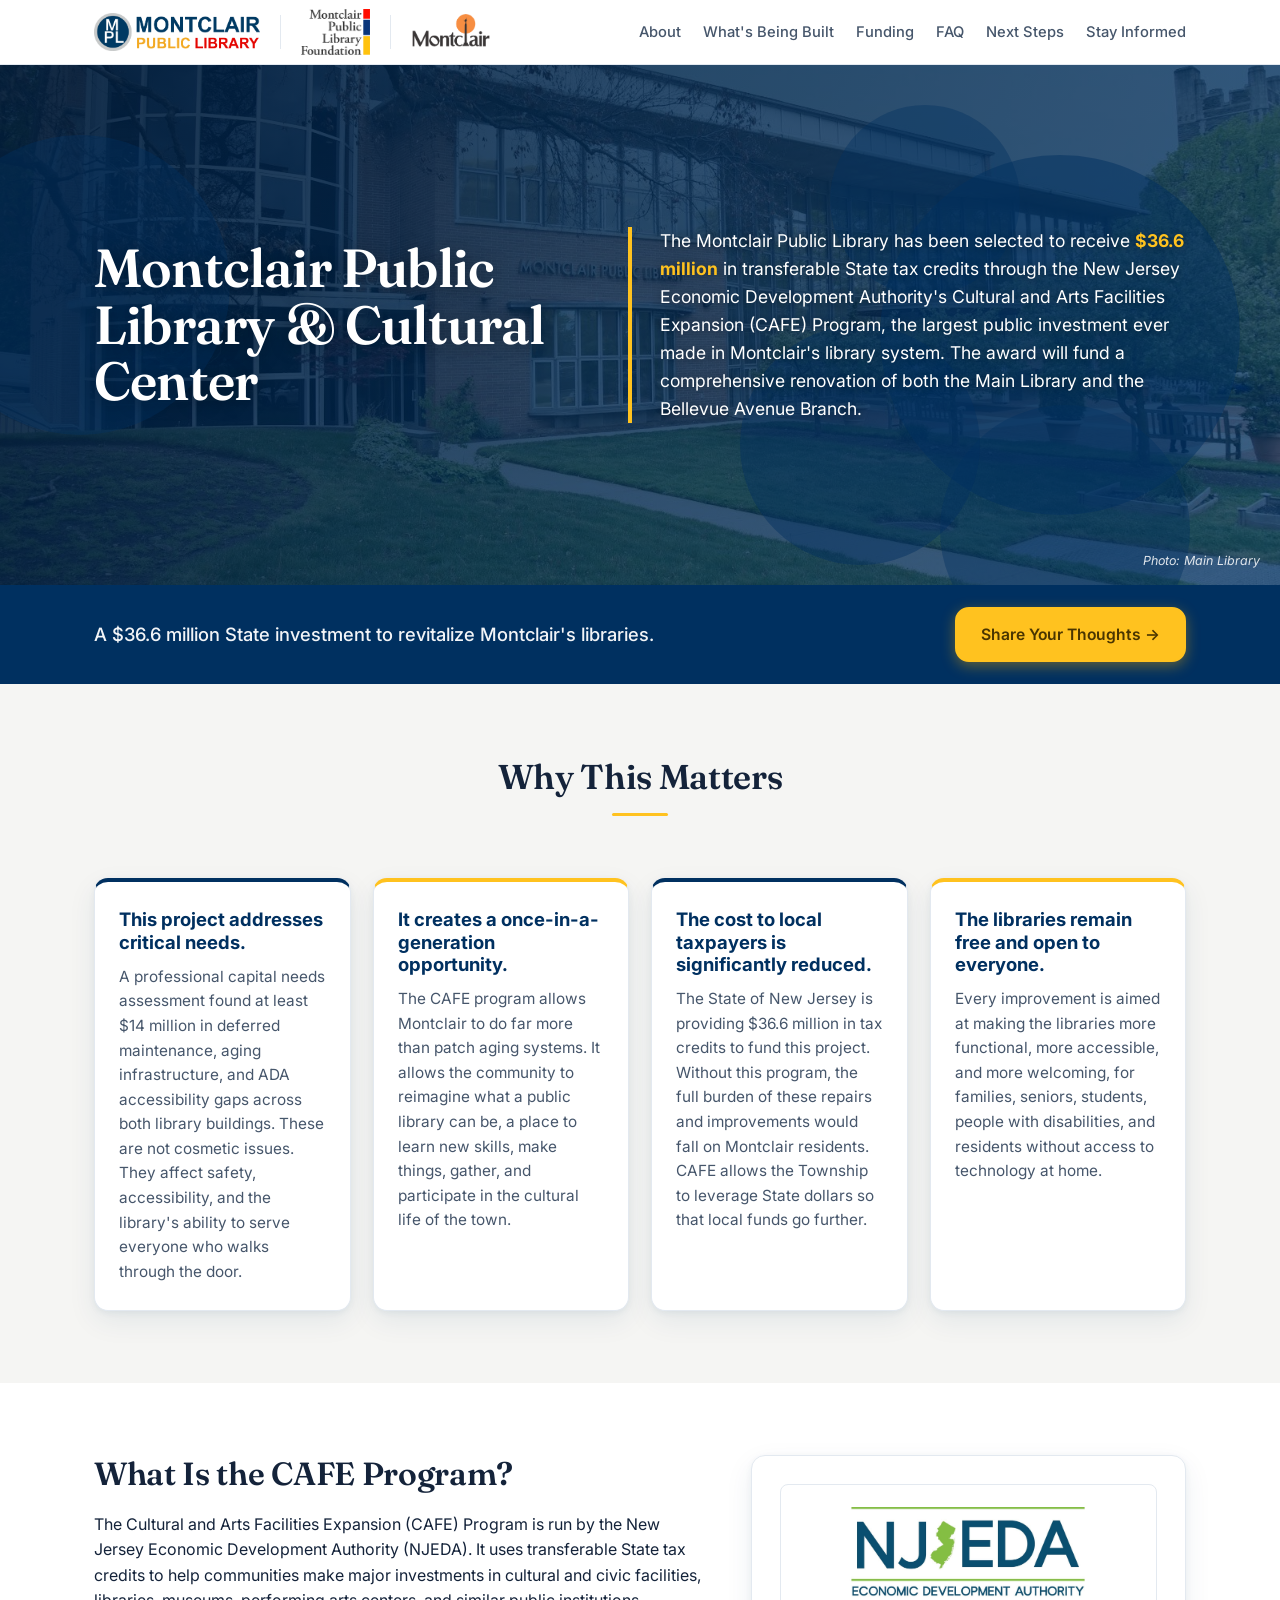
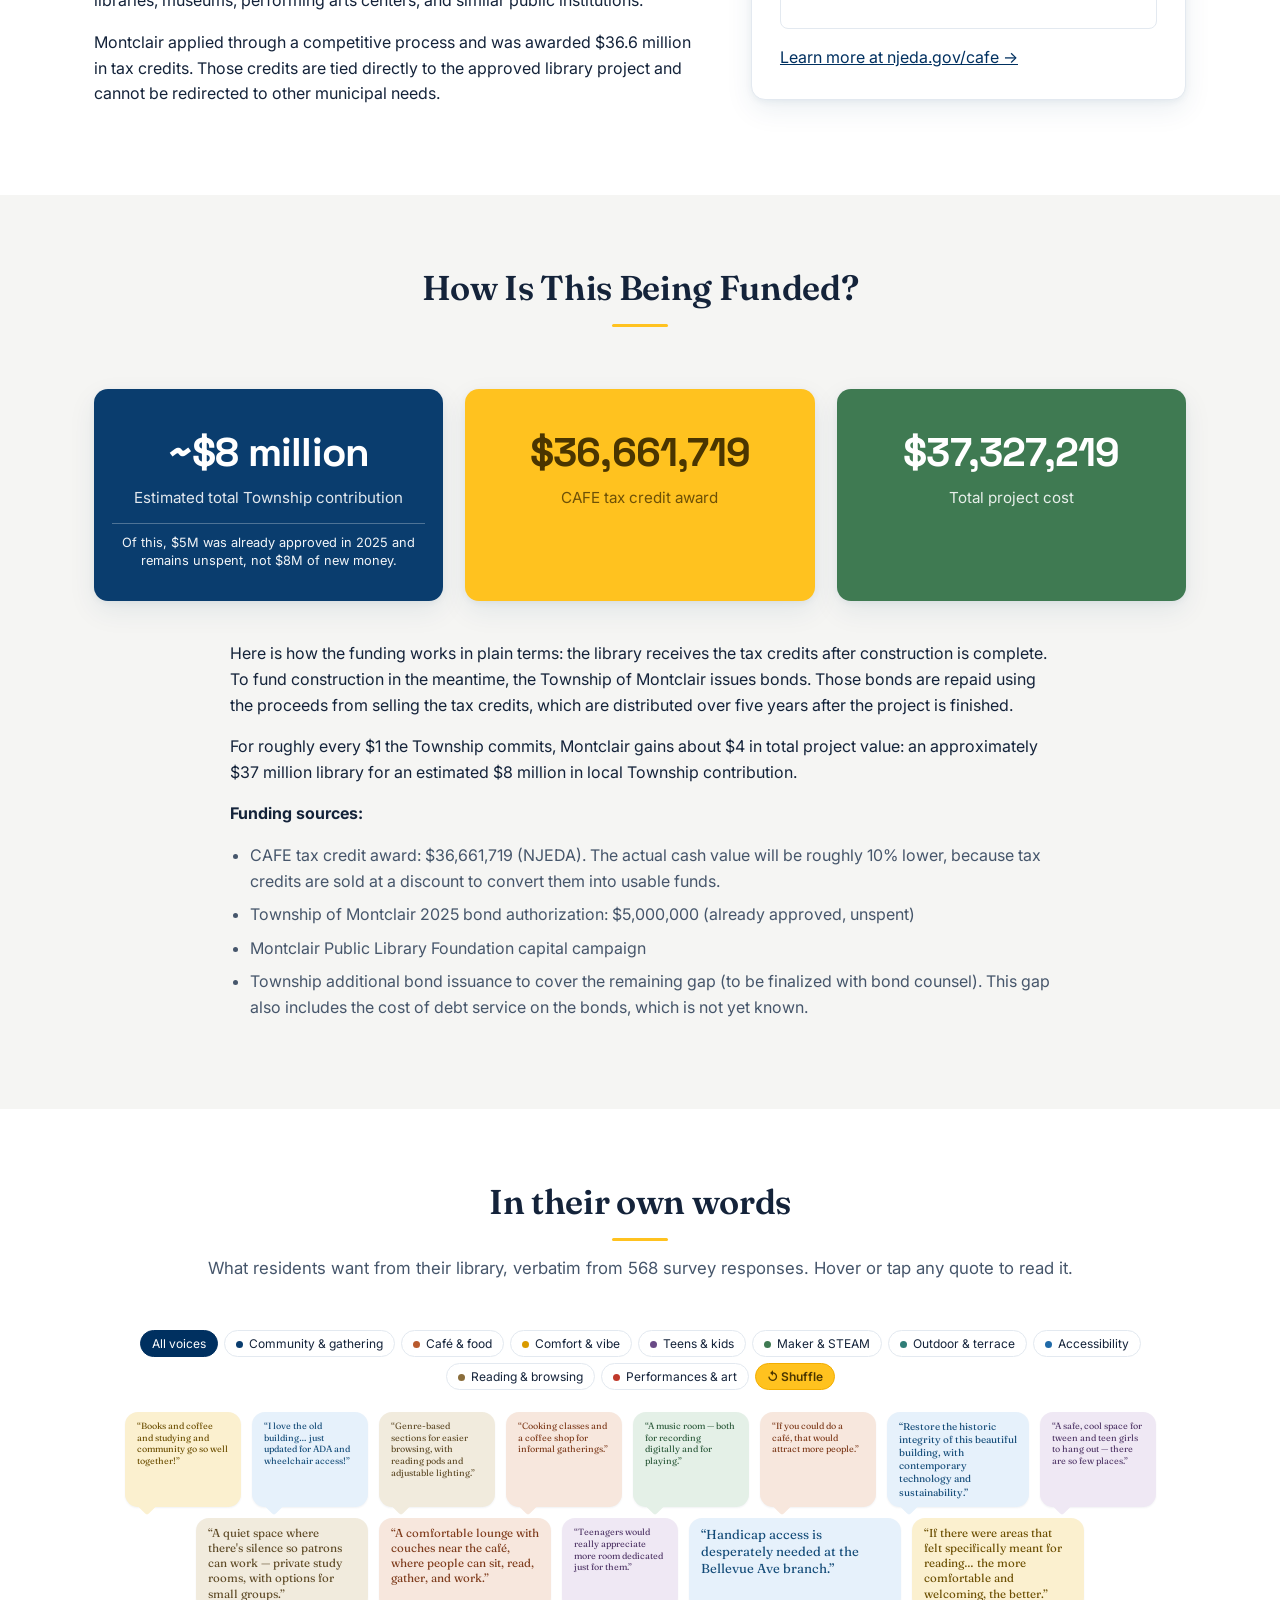
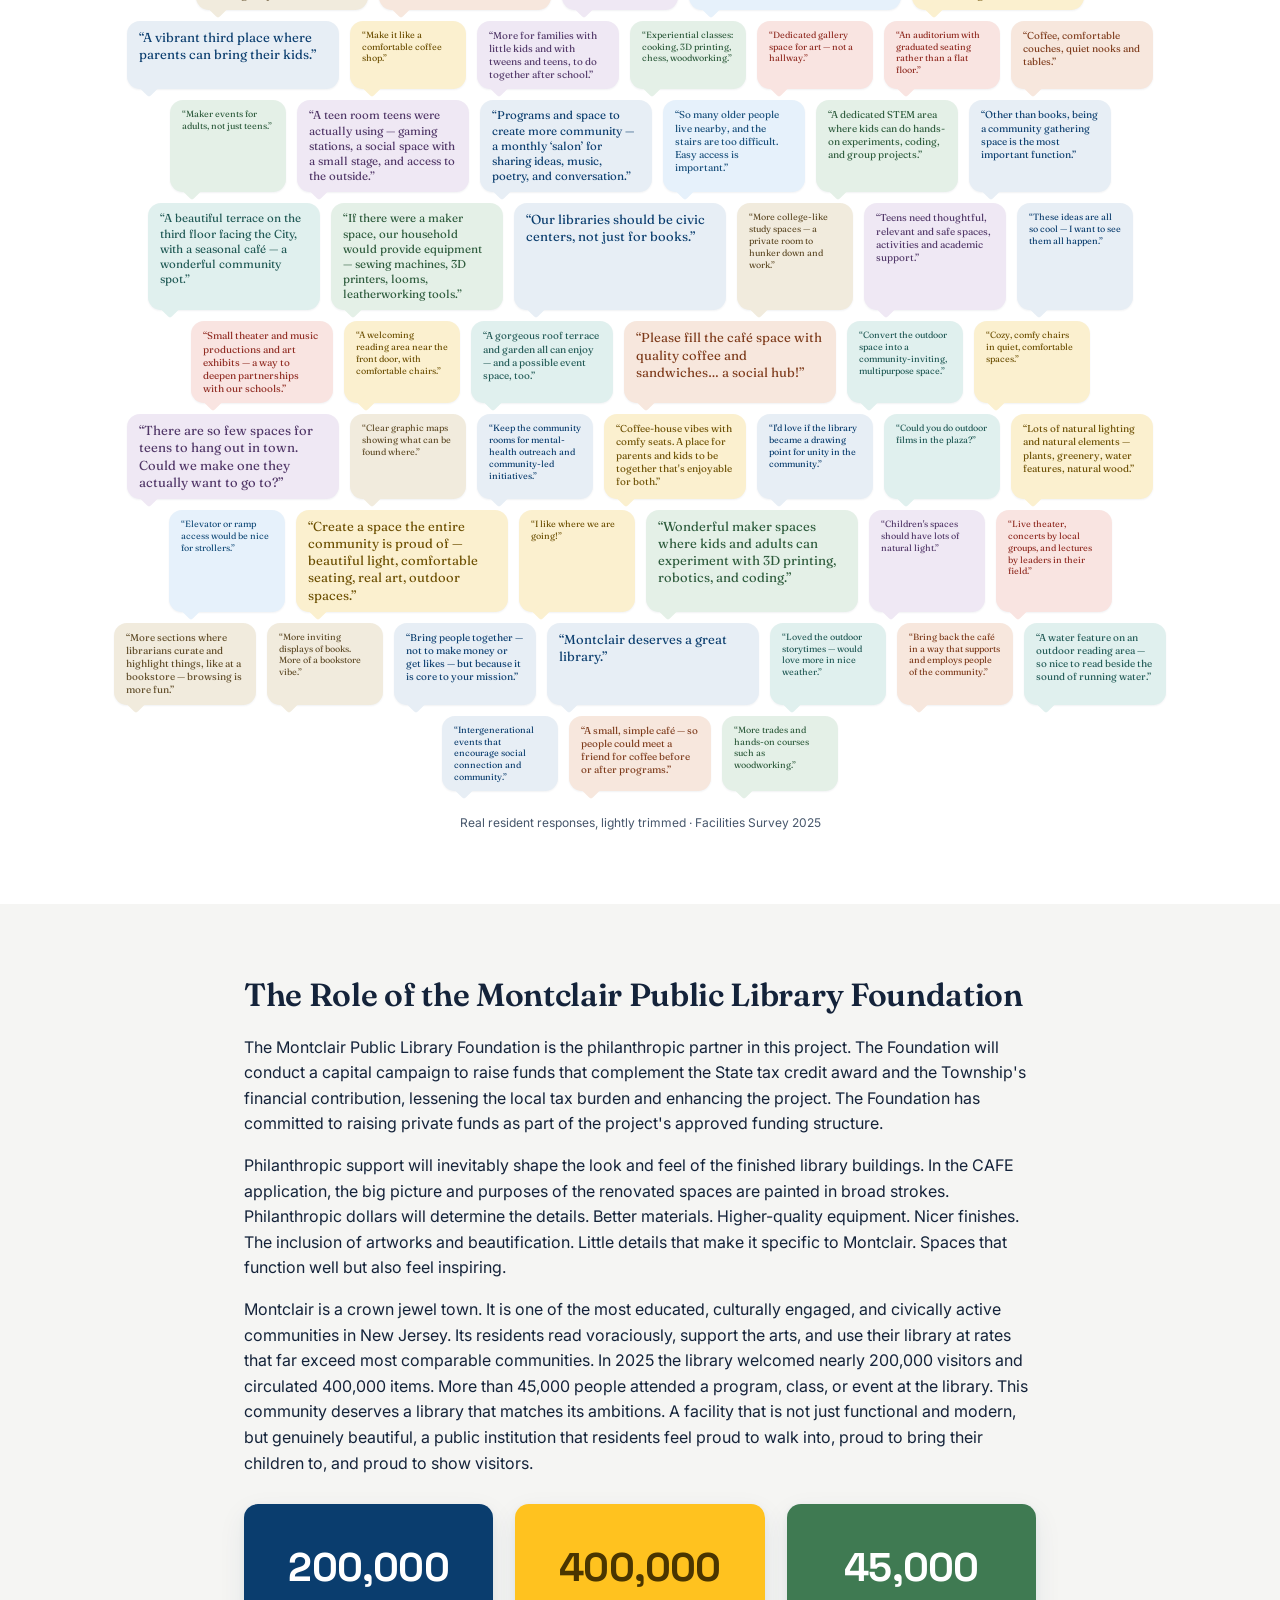
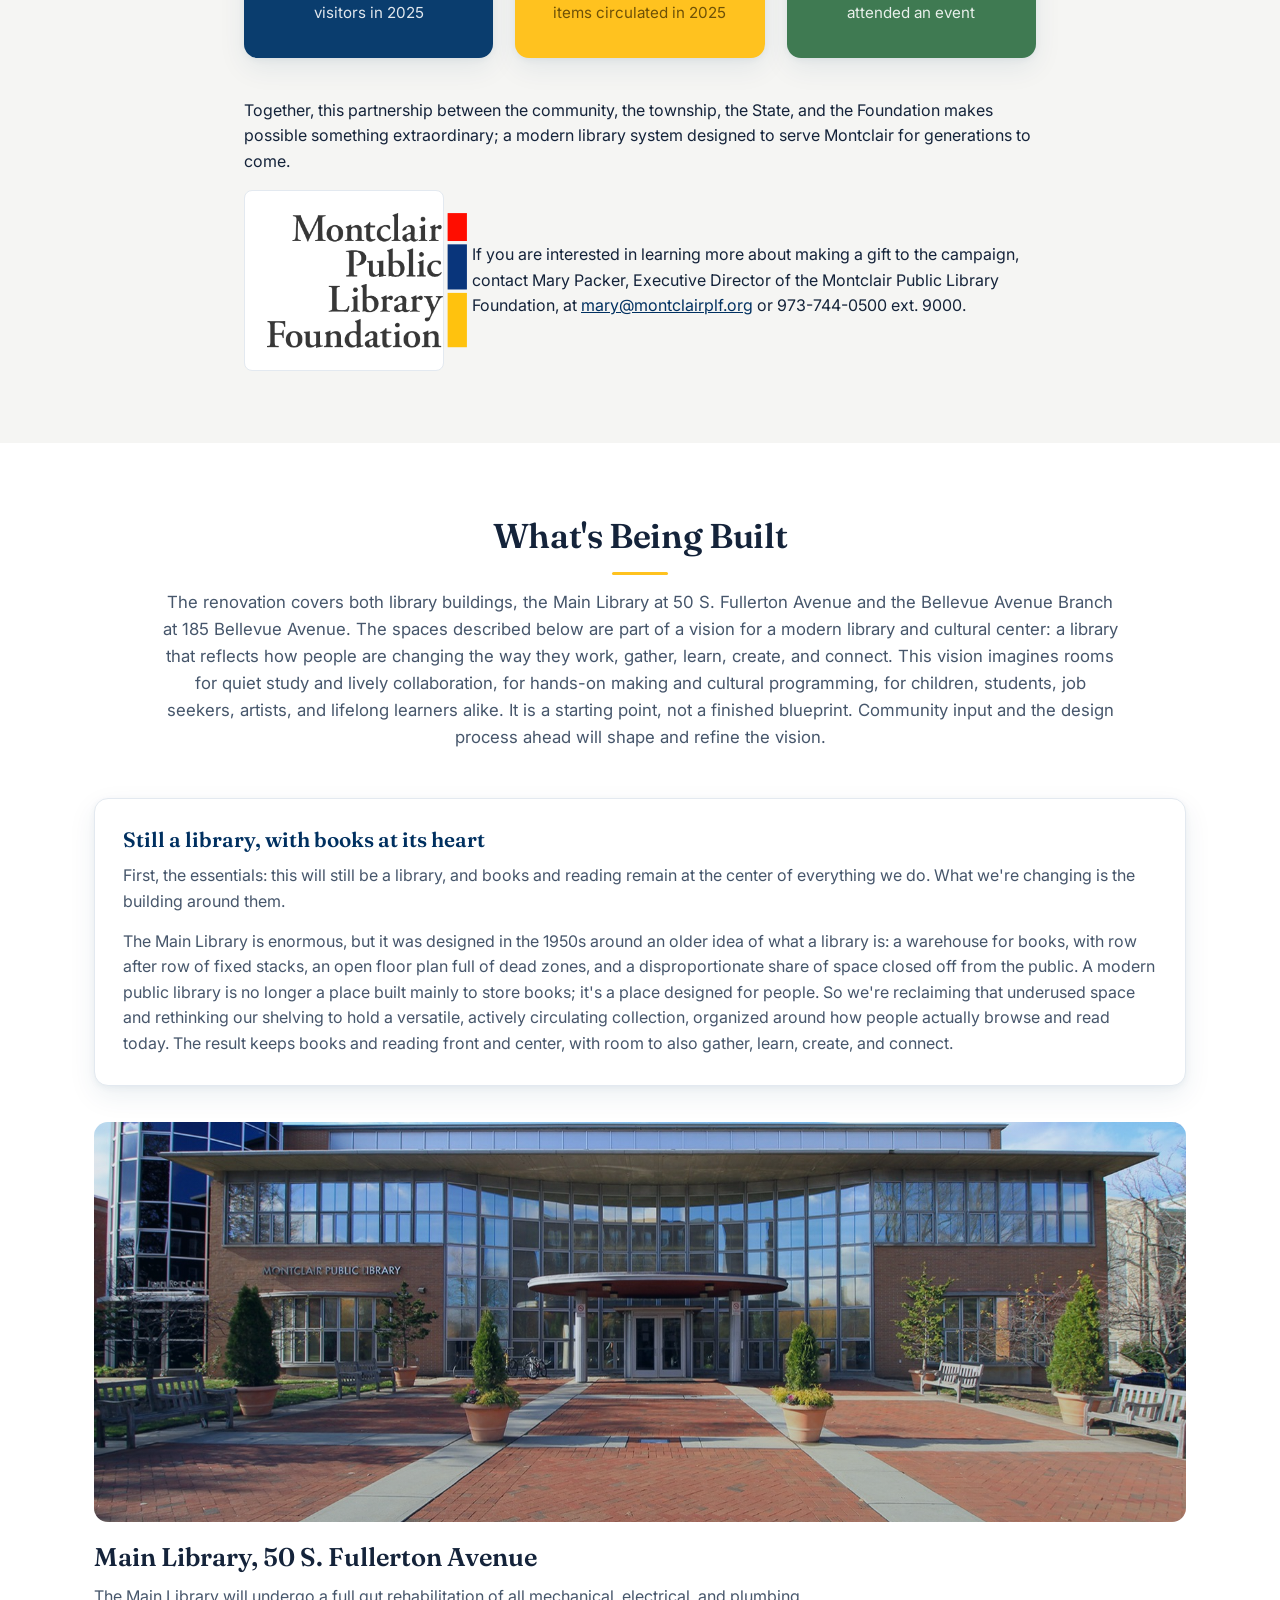
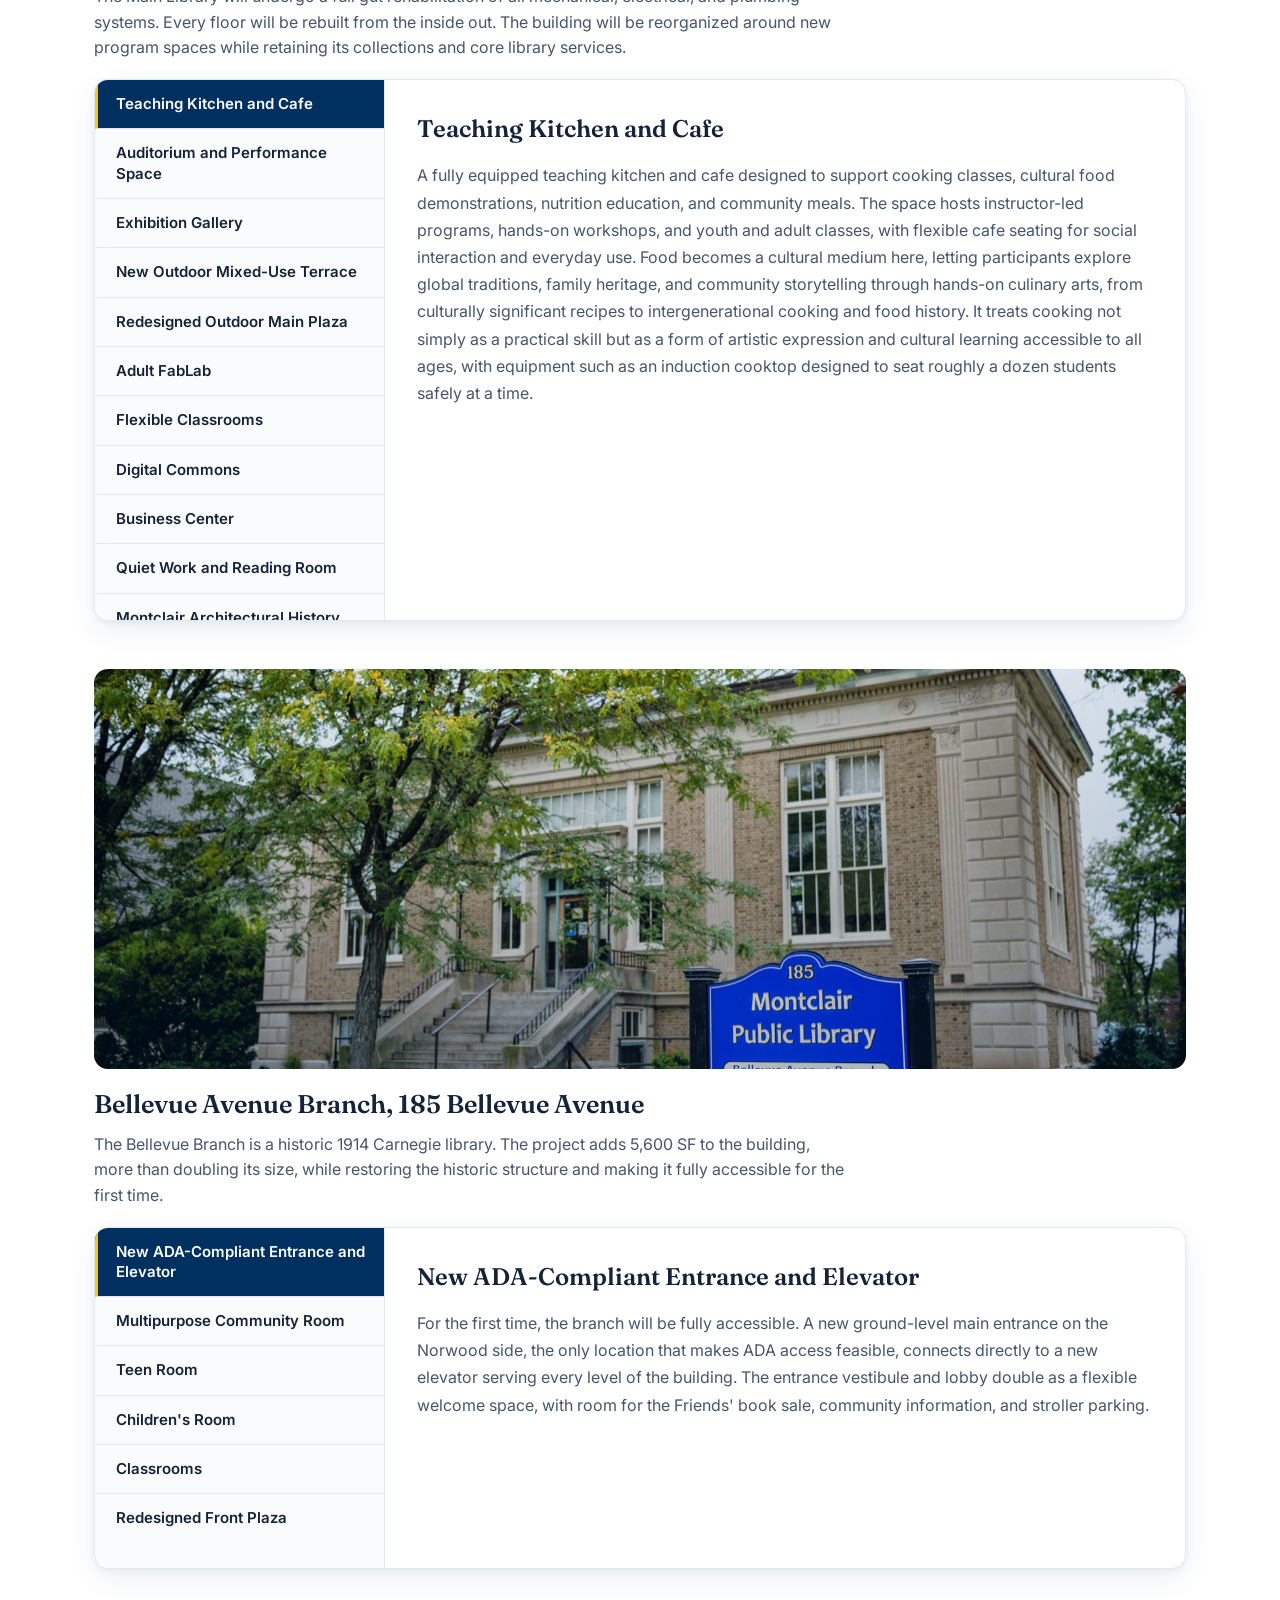
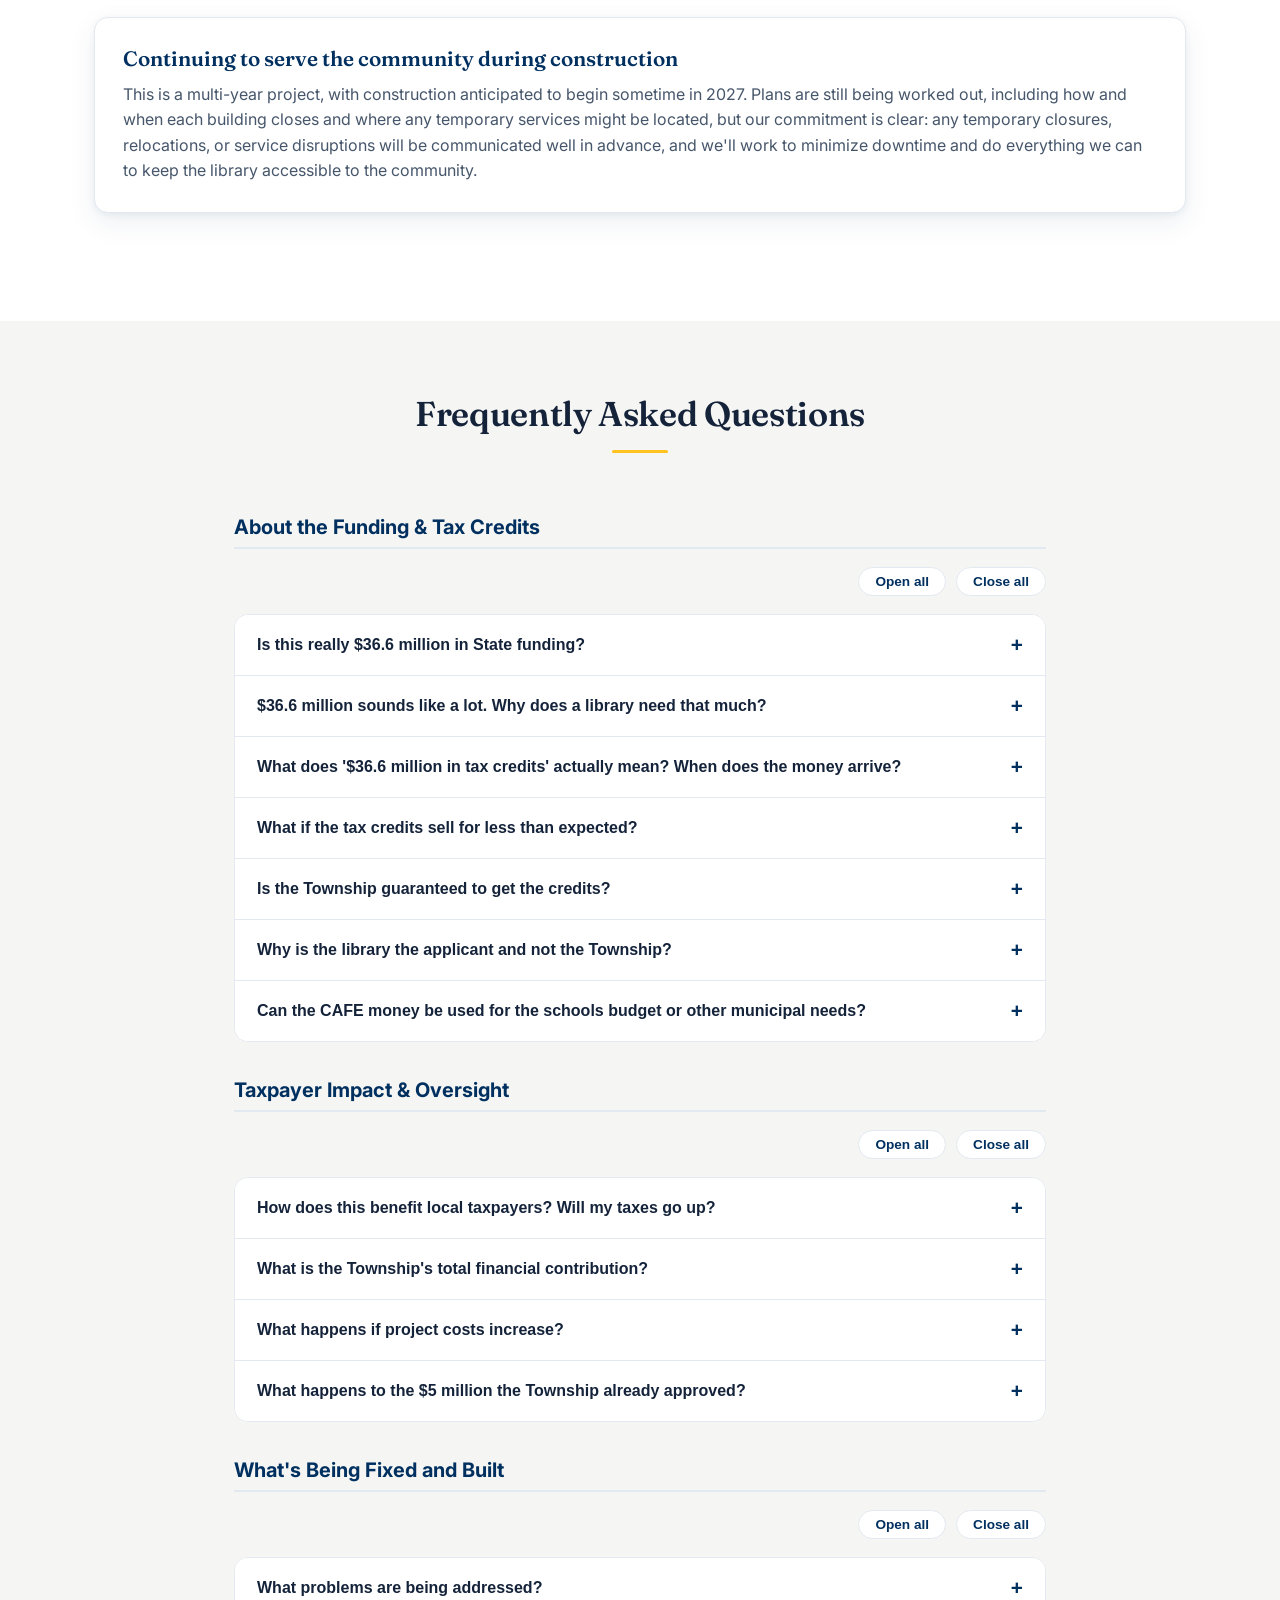
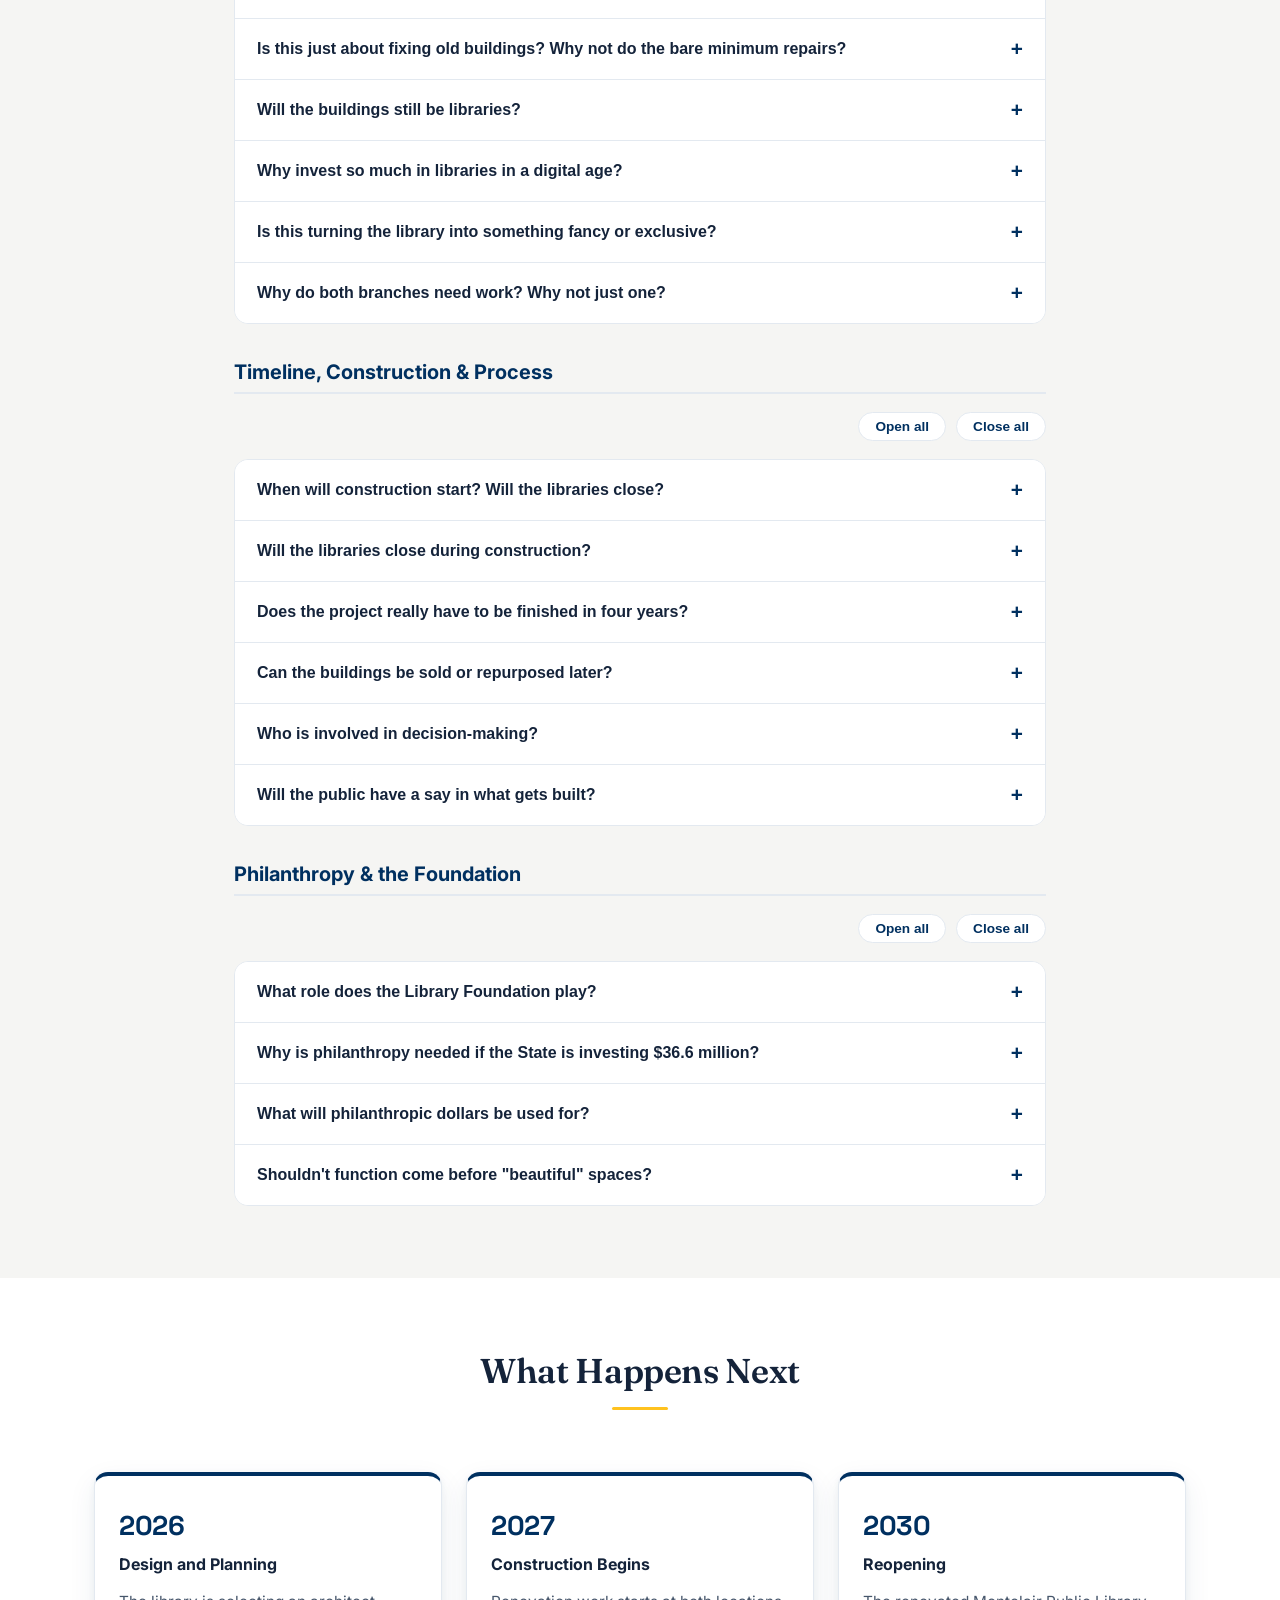
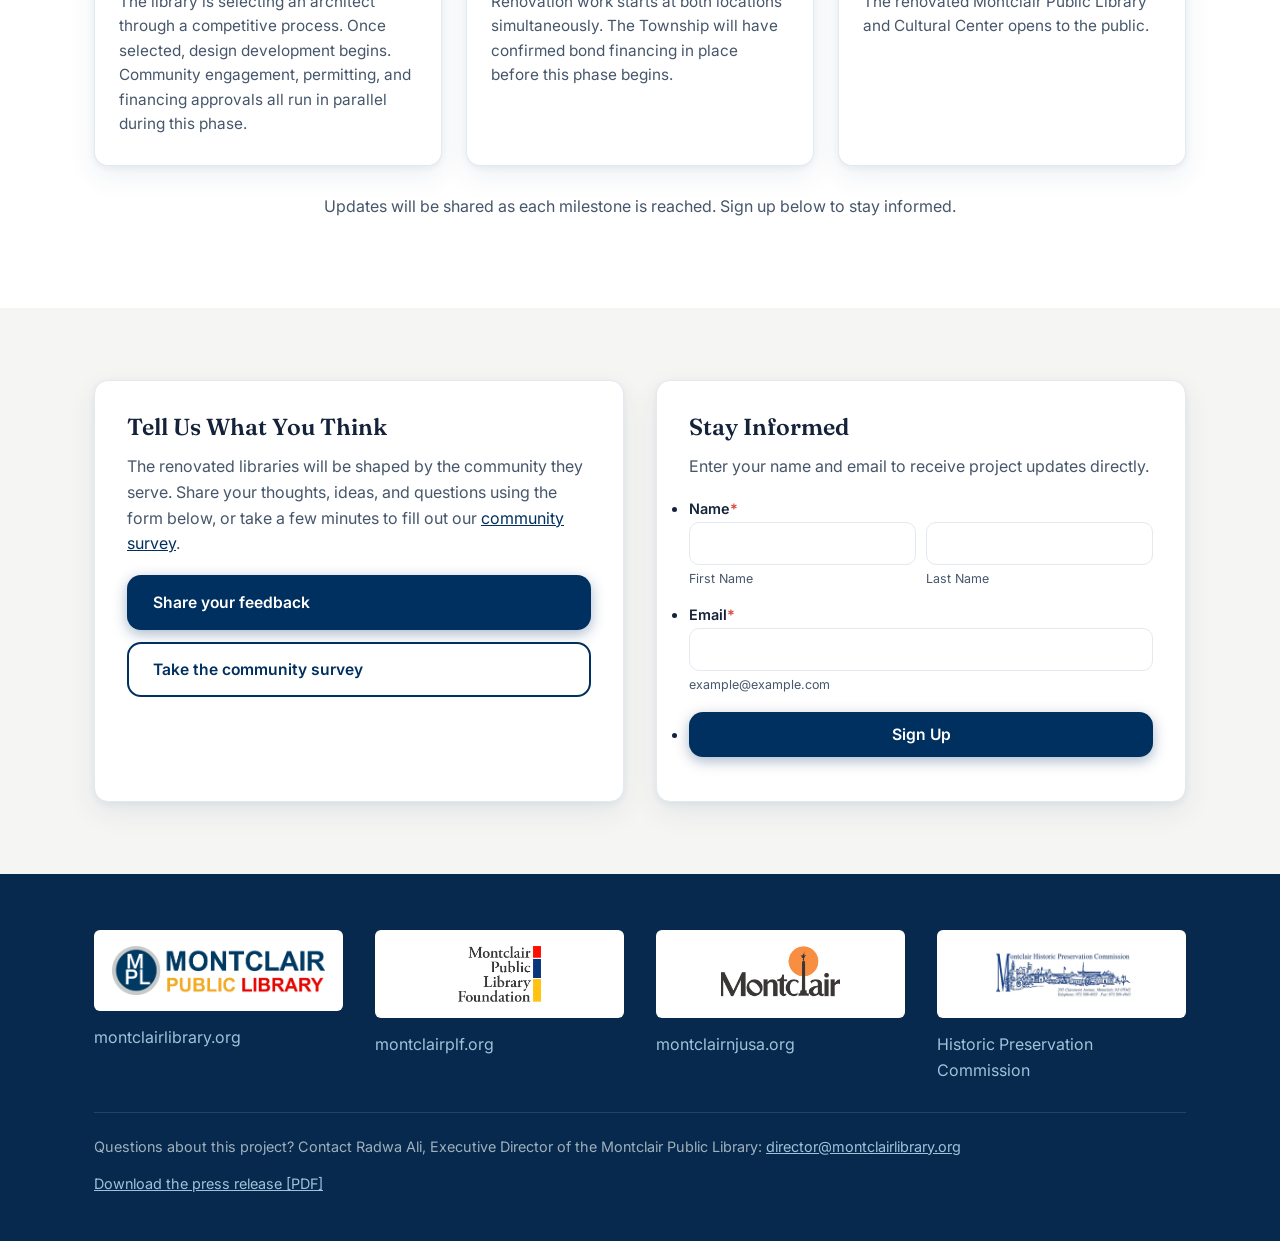
==== commit ff085b6e: "Add 'In their own words' community quote-cloud section after funding Port the standalone Facilities " ====
--- a/index.html
+++ b/index.html
@@ -375,61 +375,6 @@
   .fund-list ul { padding-left: 20px; color: var(--ink-soft); }
   .fund-list li { margin-bottom: 8px; }
 
-  /* ---------- Funding flow ---------- */
-  .fund-flow { max-width: 940px; margin: 0 auto 40px; }
-  .fund-flow-intro { text-align: center; color: var(--ink-soft); font-size: 1.05rem; margin: 0 auto 24px; max-width: 640px; }
-  .flow-phase { margin: 0 0 6px; }
-  .flow-phase-label { font-size: 0.76rem; font-weight: 700; letter-spacing: 0.08em; text-transform: uppercase; color: var(--ink-soft); margin: 0 0 12px; text-align: center; }
-  .flow-steps { display: flex; align-items: flex-start; justify-content: center; gap: 18px; }
-  .flow-col { flex: 1 1 0; min-width: 0; background: #d7e6f6; border-radius: 20px; box-shadow: 0 22px 38px -18px rgba(10,61,110,0.45), 0 4px 10px rgba(20,35,58,0.05); }
-  .flow-col.fs-state { background: #d4e8da; box-shadow: 0 22px 38px -18px rgba(63,122,82,0.45), 0 4px 10px rgba(20,35,58,0.05); }
-  .flow-step { background: #fff; border-radius: 20px; padding: 22px 18px; text-align: center; box-shadow: 0 6px 14px -6px rgba(20,35,58,0.12); }
-  .flow-step .fs-title { font-weight: 600; color: var(--brand); font-size: 0.98rem; margin: 0 0 5px; line-height: 1.25; }
-  .flow-col.fs-state .fs-title { color: var(--c-green); }
-  .flow-step .fs-sub { color: var(--ink-soft); font-size: 0.85rem; margin: 0; line-height: 1.35; }
-  .flow-posted { text-align: center; margin: 0; padding: 14px 8px 16px; font-size: 0.7rem; font-weight: 700; letter-spacing: 0.13em; text-transform: uppercase; color: #1f4e7a; }
-  .flow-col.fs-state .flow-posted { color: #356a4a; }
-  .flow-arrow { flex: 0 0 auto; align-self: flex-start; margin-top: 33px; color: var(--accent-dark); font-size: 1.25rem; font-weight: 700; line-height: 1; }
-  .flow-down { text-align: center; color: var(--accent-dark); font-size: 1.5rem; font-weight: 700; line-height: 1; margin: 20px 0; }
-  .flow-outcome { display: flex; align-items: center; justify-content: center; gap: 20px; flex-wrap: wrap; background: var(--c-green); color: #fff; border-radius: 20px; padding: 26px 30px; box-shadow: 0 24px 40px -18px rgba(63,122,82,0.55), 0 4px 10px rgba(20,35,58,0.06); text-align: center; }
-  .flow-outcome .fo-num { font-family: var(--font-num); font-size: 2.1rem; font-weight: 700; letter-spacing: -0.02em; line-height: 1; color: #fff; }
-  .flow-outcome .fo-text { font-size: 1.02rem; line-height: 1.45; max-width: 470px; color: rgba(255,255,255,0.95); }
-  .flow-outcome .fo-text strong { color: #fff; }
-
-  /* ---------- What it is / what it isn't ---------- */
-  .myth { display: grid; grid-template-columns: 1fr 1fr; gap: 18px; max-width: 940px; margin: 0 auto 40px; }
-  .myth-col { background: #fff; border-radius: var(--radius); padding: 24px 26px; border: 1px solid var(--line); }
-  .myth-is { box-shadow: inset 4px 0 0 var(--c-green), var(--shadow); }
-  .myth-isnt { box-shadow: inset 4px 0 0 #c2553f, var(--shadow); }
-  .myth-col h4 { margin: 0 0 14px; font-size: 1.1rem; font-family: var(--font-display); }
-  .myth-is h4 { color: var(--c-green); }
-  .myth-isnt h4 { color: #9a4034; }
-  .myth-col ul { list-style: none; padding: 0; margin: 0; }
-  .myth-col li { position: relative; padding-left: 28px; margin-bottom: 13px; color: var(--ink); font-size: 0.96rem; line-height: 1.42; }
-  .myth-col li:last-child { margin-bottom: 0; }
-  .myth-col li::before { position: absolute; left: 0; top: 0; font-weight: 700; font-size: 1.02rem; }
-  .myth-is li::before { content: "\2713"; color: var(--c-green); }
-  .myth-isnt li::before { content: "\2715"; color: #b0503f; }
-  @media (max-width: 680px) {
-    .flow-steps { flex-direction: column; }
-    .flow-arrow { transform: rotate(90deg); padding: 4px 0; margin: 0; align-self: center; }
-    .myth { grid-template-columns: 1fr; }
-  }
-
-  /* ---------- Funding sources ---------- */
-  .fund-sources { display: grid; grid-template-columns: 1.05fr 1fr; gap: 22px; max-width: 940px; margin: 0 auto; align-items: stretch; }
-  .fund-sources .fsg-label { font-size: 0.76rem; font-weight: 700; letter-spacing: 0.08em; text-transform: uppercase; color: var(--ink-soft); margin: 0 0 10px; }
-  .fs-state-src { background: #fff; border: 1px solid var(--line); border-radius: var(--radius); padding: 24px 26px; box-shadow: inset 4px 0 0 var(--c-green), var(--shadow); }
-  .fs-state-src .fsg-amount { font-family: var(--font-num); font-size: 2rem; font-weight: 700; color: var(--c-green); line-height: 1; letter-spacing: -0.02em; margin: 0 0 10px; }
-  .fs-state-src .fsg-note { color: var(--ink-soft); font-size: 0.9rem; line-height: 1.45; margin: 0; }
-  .fs-local-src { background: #fff; border: 1px solid var(--line); border-radius: var(--radius); padding: 24px 26px; box-shadow: inset 4px 0 0 var(--brand), var(--shadow); }
-  .fs-local-src ul { list-style: none; padding: 0; margin: 0; }
-  .fs-local-src li { position: relative; padding-left: 18px; margin-bottom: 12px; color: var(--ink); font-size: 0.92rem; line-height: 1.45; }
-  .fs-local-src li:last-child { margin-bottom: 0; }
-  .fs-local-src li::before { content: ""; position: absolute; left: 0; top: 7px; width: 7px; height: 7px; border-radius: 50%; background: var(--brand); }
-  .fs-local-src li strong { color: var(--brand); }
-  @media (max-width: 680px) { .fund-sources { grid-template-columns: 1fr; } }
-
   /* ---------- Accordion ---------- */
   .building { margin-bottom: 48px; }
   .building-photo {
@@ -704,6 +649,35 @@
     section { padding: 52px 0; }
     .hero-overlay h1 { font-size: 1.9rem; }
   }
+
+  /* ---------- In their own words (quote cloud) ---------- */
+  .voices .filters { display: flex; flex-wrap: wrap; gap: 6px; justify-content: center; margin: 0 0 22px; }
+  .voices .chip { border: 1px solid var(--line); background: #fff; color: var(--ink); font-family: var(--font-sans); font-size: 12px; padding: 5px 11px; border-radius: 999px; cursor: pointer; transition: all .15s ease; white-space: nowrap; }
+  .voices .chip:hover { border-color: #b9c4d2; }
+  .voices .chip.active { background: var(--brand); color: #fff; border-color: var(--brand); }
+  .voices .chip .dot { display: inline-block; width: 7px; height: 7px; border-radius: 50%; margin-right: 6px; vertical-align: middle; }
+  .voices .chip.shuffle { background: var(--accent); border-color: var(--accent-dark); color: var(--accent-ink); font-weight: 600; }
+  .voices .cloud { display: flex; flex-wrap: wrap; gap: 11px; justify-content: center; align-content: center; }
+  .voices .q {
+    width: var(--w); border-radius: 13px; padding: 8px 12px; background: var(--tgbg);
+    cursor: default; position: relative; opacity: 0;
+    animation: voices-fade .5s ease forwards; animation-delay: var(--fin, 0s);
+    box-shadow: 0 1px 2px rgba(10, 30, 60, .06);
+    transition: transform .18s ease, box-shadow .18s ease, background .18s ease;
+  }
+  .voices .q::after { content: ""; position: absolute; left: 16px; bottom: -6px; width: 12px; height: 12px; background: inherit; border-radius: 0 0 3px 0; transform: rotate(45deg); }
+  .voices .q .inner { animation: voices-float var(--fdur, 8s) ease-in-out infinite; animation-delay: var(--fdelay, 0s); }
+  .voices .q p { font-family: var(--font-display); margin: 0; color: var(--tx); font-size: var(--fs); line-height: 1.32; }
+  .voices .q:hover, .voices .q:focus { outline: none; transform: scale(var(--sc)); z-index: 60; background: #fff; box-shadow: 0 7px 18px rgba(10, 30, 60, .18), 0 2px 5px rgba(10, 30, 60, .1); }
+  .voices .q.xl { --w: 212px; --fs: 13px;   --sc: 1.7; }
+  .voices .q.lg { --w: 172px; --fs: 11.5px; --sc: 1.95; }
+  .voices .q.md { --w: 142px; --fs: 10px;   --sc: 2.15; }
+  .voices .q.sm { --w: 116px; --fs: 9px;    --sc: 2.4; }
+  .voices .q.hide { display: none; }
+  .voices .voices-foot { text-align: center; color: var(--ink-soft); font-size: 12px; margin: 22px 0 0; }
+  @keyframes voices-fade { to { opacity: 1; } }
+  @keyframes voices-float { 0%, 100% { transform: translateY(0); } 50% { transform: translateY(-4px); } }
+  @media (prefers-reduced-motion: reduce) { .voices .q .inner { animation: none; } .voices .q { animation: voices-fade .3s ease forwards; } }
 </style>
 </head>
 <body>
@@ -807,93 +781,173 @@
       <div class="stat"><span class="num">$36,661,719</span><span class="label">CAFE tax credit award</span></div>
       <div class="stat"><span class="num">$37,327,219</span><span class="label">Total project cost</span></div>
     </div>
-
-    <div class="fund-flow">
-      <p class="fund-flow-intro">Follow the money. Here is how a roughly $37 million project reaches Montclair for an estimated $8 million in local cost.</p>
-
-      <div class="flow-phase">
-        <p class="flow-phase-label">While it&rsquo;s being built</p>
-        <div class="flow-steps">
-          <div class="flow-col">
-            <div class="flow-step"><p class="fs-title">Township issues bonds</p><p class="fs-sub">Pays for construction up front</p></div>
-            <p class="flow-posted">Local &middot; Temporary</p>
-          </div>
-          <span class="flow-arrow" aria-hidden="true">&rarr;</span>
-          <div class="flow-col">
-            <div class="flow-step"><p class="fs-title">Both branches rebuilt</p><p class="fs-sub">Main Library and Bellevue</p></div>
-            <p class="flow-posted">Concurrent</p>
-          </div>
-        </div>
-      </div>
-
-      <div class="flow-down" aria-hidden="true">&darr;</div>
-
-      <div class="flow-phase">
-        <p class="flow-phase-label">After it opens, over five years</p>
-        <div class="flow-steps">
-          <div class="flow-col fs-state">
-            <div class="flow-step"><p class="fs-title">State issues tax credits</p><p class="fs-sub">$36.6M, in five yearly installments</p></div>
-            <p class="flow-posted">State funded</p>
-          </div>
-          <span class="flow-arrow" aria-hidden="true">&rarr;</span>
-          <div class="flow-col fs-state">
-            <div class="flow-step"><p class="fs-title">Credits sold for cash</p><p class="fs-sub">About 90&cent; per dollar</p></div>
-            <p class="flow-posted">85&cent; floor</p>
-          </div>
-          <span class="flow-arrow" aria-hidden="true">&rarr;</span>
-          <div class="flow-col fs-state">
-            <div class="flow-step"><p class="fs-title">Bonds paid down</p><p class="fs-sub">Using the sale proceeds</p></div>
-            <p class="flow-posted">Over 5 years</p>
-          </div>
-        </div>
-      </div>
-
-      <div class="flow-down" aria-hidden="true">&darr;</div>
-
-      <div class="flow-outcome">
-        <span class="fo-num">~$8 million</span>
-        <span class="fo-text">is what the Township pays on net for a roughly <strong>$37 million</strong> library. That is about <strong>$1</strong> in local funds for every <strong>$4</strong> in project value.</span>
-      </div>
-    </div>
-
-    <div class="myth">
-      <div class="myth-col myth-is">
-        <h4>What this is</h4>
-        <ul>
-          <li>State tax credits paying for most of a $37 million project.</li>
-          <li>A temporary Township bridge loan with a clear payback plan.</li>
-          <li>About $8 million in net local cost, and $5 million of that was already approved in 2025.</li>
-          <li>Tax credits sold to a company for cash, which then repays the bonds.</li>
-        </ul>
-      </div>
-      <div class="myth-col myth-isnt">
-        <h4>What this is not</h4>
-        <ul>
-          <li>$37 million of new local spending.</li>
-          <li>Permanent debt with no way to pay it back.</li>
-          <li>$8 million of brand new money on top of everything else.</li>
-          <li>A State check mailed to the library or the Township.</li>
-        </ul>
-      </div>
-    </div>
-
-    <div class="fund-sources">
-      <div class="fs-state-src">
-        <p class="fsg-label">From the State of New Jersey</p>
-        <p class="fsg-amount">$36,661,719</p>
-        <p class="fsg-note">CAFE tax credit award (NJEDA). The usable cash is roughly 10% lower, because the credits are sold at a discount to convert them into funds.</p>
-      </div>
-      <div class="fs-local-src">
-        <p class="fsg-label">Local share that fills the gap</p>
-        <ul>
-          <li><strong>$5,000,000</strong> Township 2025 bond authorization, already approved and unspent.</li>
-          <li>Montclair Public Library Foundation capital campaign.</li>
-          <li>Additional Township bonds for the remaining gap, to be finalized with bond counsel. This also covers debt service on the bonds, which is not yet known.</li>
-        </ul>
-      </div>
+    <div class="fund-list" style="margin:0 auto;">
+      <p>Here is how the funding works in plain terms: the library receives the tax credits after construction is complete. To fund construction in the meantime, the Township of Montclair issues bonds. Those bonds are repaid using the proceeds from selling the tax credits, which are distributed over five years after the project is finished.</p>
+      <p>For roughly every $1 the Township commits, Montclair gains about $4 in total project value: an approximately $37 million library for an estimated $8 million in local Township contribution.</p>
+      <p><strong>Funding sources:</strong></p>
+      <ul>
+        <li>CAFE tax credit award: $36,661,719 (NJEDA). The actual cash value will be roughly 10% lower, because tax credits are sold at a discount to convert them into usable funds.</li>
+        <li>Township of Montclair 2025 bond authorization: $5,000,000 (already approved, unspent)</li>
+        <li>Montclair Public Library Foundation capital campaign</li>
+        <li>Township additional bond issuance to cover the remaining gap (to be finalized with bond counsel). This gap also includes the cost of debt service on the bonds, which is not yet known.</li>
+      </ul>
     </div>
   </div>
 </section>
+
+<!-- ===== IN THEIR OWN WORDS (quote cloud) ===== -->
+<section id="voices" class="voices">
+  <div class="wrap">
+    <div class="section-head section-head--wide">
+      <h2 id="voices-title">In their own words</h2>
+      <p>What residents want from their library, verbatim from 568 survey responses. Hover or tap any quote to read it.</p>
+    </div>
+    <div class="filters" id="voicesFilters"></div>
+    <div class="cloud" id="voicesCloud" role="list" aria-labelledby="voices-title"></div>
+    <p class="voices-foot">Real resident responses, lightly trimmed &middot; Facilities Survey 2025</p>
+  </div>
+</section>
+<script>
+(function () {
+  const THEMES = {
+    community:{label:"Community & gathering", bd:"#0a3d6e", bg:"#e7eef5", tx:"#0a3d6e"},
+    cafe:{label:"Café & food", bd:"#b85a2e", bg:"#f7e7dd", tx:"#7d3a1a"},
+    comfort:{label:"Comfort & vibe", bd:"#d99a00", bg:"#fbf0cf", tx:"#6b4e00"},
+    youth:{label:"Teens & kids", bd:"#6a4a86", bg:"#efe8f4", tx:"#4f3566"},
+    maker:{label:"Maker & STEAM", bd:"#3f7a52", bg:"#e4f0e7", tx:"#2c5a3b"},
+    outdoor:{label:"Outdoor & terrace", bd:"#2f7d77", bg:"#e0f0ee", tx:"#1f5854"},
+    access:{label:"Accessibility", bd:"#1f6aa8", bg:"#e6f1fb", tx:"#134b78"},
+    reading:{label:"Reading & browsing", bd:"#8a6d3b", bg:"#f1ebdd", tx:"#5e4a26"},
+    culture:{label:"Performances & art", bd:"#c0392b", bg:"#f9e4e1", tx:"#8f2a20"}
+  };
+  const QUOTES = [
+    {t:"community",s:"xl",x:"Our libraries should be civic centers, not just for books."},
+    {t:"community",s:"xl",x:"A vibrant third place where parents can bring their kids."},
+    {t:"community",s:"md",x:"Bring people together — not to make money or get likes — but because it is core to your mission."},
+    {t:"community",s:"md",x:"Other than books, being a community gathering space is the most important function."},
+    {t:"community",s:"lg",x:"Programs and space to create more community — a monthly ‘salon’ for sharing ideas, music, poetry, and conversation."},
+    {t:"community",s:"sm",x:"Intergenerational events that encourage social connection and community."},
+    {t:"community",s:"sm",x:"I'd love if the library became a drawing point for unity in the community."},
+    {t:"community",s:"sm",x:"Keep the community rooms for mental-health outreach and community-led initiatives."},
+
+    {t:"cafe",s:"xl",x:"Please fill the café space with quality coffee and sandwiches… a social hub!"},
+    {t:"cafe",s:"md",x:"A small, simple café — so people could meet a friend for coffee before or after programs."},
+    {t:"cafe",s:"lg",x:"A comfortable lounge with couches near the café, where people can sit, read, gather, and work."},
+    {t:"cafe",s:"sm",x:"Bring back the café in a way that supports and employs people of the community."},
+    {t:"cafe",s:"sm",x:"Cooking classes and a coffee shop for informal gatherings."},
+    {t:"cafe",s:"sm",x:"If you could do a café, that would attract more people."},
+    {t:"cafe",s:"md",x:"Coffee, comfortable couches, quiet nooks and tables."},
+
+    {t:"comfort",s:"xl",x:"Create a space the entire community is proud of — beautiful light, comfortable seating, real art, outdoor spaces."},
+    {t:"comfort",s:"md",x:"Coffee-house vibes with comfy seats. A place for parents and kids to be together that's enjoyable for both."},
+    {t:"comfort",s:"md",x:"Lots of natural lighting and natural elements — plants, greenery, water features, natural wood."},
+    {t:"comfort",s:"lg",x:"If there were areas that felt specifically meant for reading… the more comfortable and welcoming, the better."},
+    {t:"comfort",s:"sm",x:"Books and coffee and studying and community go so well together!"},
+    {t:"comfort",s:"sm",x:"Cozy, comfy chairs in quiet, comfortable spaces."},
+    {t:"comfort",s:"sm",x:"Make it like a comfortable coffee shop."},
+    {t:"comfort",s:"sm",x:"A welcoming reading area near the front door, with comfortable chairs."},
+
+    {t:"youth",s:"xl",x:"There are so few spaces for teens to hang out in town. Could we make one they actually want to go to?"},
+    {t:"youth",s:"md",x:"Teens need thoughtful, relevant and safe spaces, activities and academic support."},
+    {t:"youth",s:"lg",x:"A teen room teens were actually using — gaming stations, a social space with a small stage, and access to the outside."},
+    {t:"youth",s:"md",x:"More for families with little kids and with tweens and teens, to do together after school."},
+    {t:"youth",s:"sm",x:"Teenagers would really appreciate more room dedicated just for them."},
+    {t:"youth",s:"sm",x:"A safe, cool space for tween and teen girls to hang out — there are so few places."},
+    {t:"youth",s:"sm",x:"Children's spaces should have lots of natural light."},
+
+    {t:"maker",s:"xl",x:"Wonderful maker spaces where kids and adults can experiment with 3D printing, robotics, and coding."},
+    {t:"maker",s:"md",x:"A dedicated STEM area where kids can do hands-on experiments, coding, and group projects."},
+    {t:"maker",s:"lg",x:"If there were a maker space, our household would provide equipment — sewing machines, 3D printers, looms, leatherworking tools."},
+    {t:"maker",s:"sm",x:"Experiential classes: cooking, 3D printing, chess, woodworking."},
+    {t:"maker",s:"sm",x:"More trades and hands-on courses such as woodworking."},
+    {t:"maker",s:"sm",x:"Maker events for adults, not just teens."},
+    {t:"maker",s:"sm",x:"A music room — both for recording digitally and for playing."},
+
+    {t:"outdoor",s:"lg",x:"A beautiful terrace on the third floor facing the City, with a seasonal café — a wonderful community spot."},
+    {t:"outdoor",s:"md",x:"A gorgeous roof terrace and garden all can enjoy — and a possible event space, too."},
+    {t:"outdoor",s:"md",x:"A water feature on an outdoor reading area — so nice to read beside the sound of running water."},
+    {t:"outdoor",s:"sm",x:"Could you do outdoor films in the plaza?"},
+    {t:"outdoor",s:"sm",x:"Loved the outdoor storytimes — would love more in nice weather."},
+    {t:"outdoor",s:"sm",x:"Convert the outdoor space into a community-inviting, multipurpose space."},
+
+    {t:"access",s:"xl",x:"Handicap access is desperately needed at the Bellevue Ave branch."},
+    {t:"access",s:"md",x:"So many older people live nearby, and the stairs are too difficult. Easy access is important."},
+    {t:"access",s:"sm",x:"Elevator or ramp access would be nice for strollers."},
+    {t:"access",s:"sm",x:"I love the old building… just updated for ADA and wheelchair access!"},
+    {t:"access",s:"md",x:"Restore the historic integrity of this beautiful building, with contemporary technology and sustainability."},
+
+    {t:"reading",s:"md",x:"More sections where librarians curate and highlight things, like at a bookstore — browsing is more fun."},
+    {t:"reading",s:"sm",x:"More inviting displays of books. More of a bookstore vibe."},
+    {t:"reading",s:"sm",x:"Genre-based sections for easier browsing, with reading pods and adjustable lighting."},
+    {t:"reading",s:"sm",x:"Clear graphic maps showing what can be found where."},
+    {t:"reading",s:"lg",x:"A quiet space where there's silence so patrons can work — private study rooms, with options for small groups."},
+    {t:"reading",s:"sm",x:"More college-like study spaces — a private room to hunker down and work."},
+
+    {t:"culture",s:"md",x:"Small theater and music productions and art exhibits — a way to deepen partnerships with our schools."},
+    {t:"culture",s:"sm",x:"An auditorium with graduated seating rather than a flat floor."},
+    {t:"culture",s:"sm",x:"Dedicated gallery space for art — not a hallway."},
+    {t:"culture",s:"sm",x:"Live theater, concerts by local groups, and lectures by leaders in their field."},
+
+    {t:"community",s:"xl",x:"Montclair deserves a great library."},
+    {t:"comfort",s:"sm",x:"I like where we are going!"},
+    {t:"community",s:"sm",x:"These ideas are all so cool — I want to see them all happen."}
+  ];
+
+  function shuffle(a){for(let i=a.length-1;i>0;i--){const j=Math.floor(Math.random()*(i+1));[a[i],a[j]]=[a[j],a[i]];}return a;}
+
+  const cloud = document.getElementById('voicesCloud');
+  const filters = document.getElementById('voicesFilters');
+  if (!cloud || !filters) return;
+
+  function setOrigin(el){
+    const r=el.getBoundingClientRect(), W=innerWidth, H=innerHeight;
+    const cx=r.left+r.width/2, cy=r.top+r.height/2;
+    const ox = cx<W*0.30?'left':cx>W*0.70?'right':'center';
+    const oy = cy<H*0.30?'top':cy>H*0.70?'bottom':'center';
+    el.style.transformOrigin=ox+' '+oy;
+  }
+  function render(list){
+    cloud.innerHTML='';
+    list.forEach((q,i)=>{
+      const th=THEMES[q.t];
+      const d=document.createElement('div');
+      d.className='q '+q.s; d.dataset.theme=q.t; d.tabIndex=0; d.setAttribute('role','listitem');
+      d.style.setProperty('--bd',th.bd);
+      d.style.setProperty('--tgbg',th.bg);
+      d.style.setProperty('--tx',th.tx);
+      d.style.setProperty('--fdur',(7+(i%6))+'s');
+      d.style.setProperty('--fdelay',((i%9)*0.4).toFixed(2)+'s');
+      d.style.setProperty('--fin',Math.min(i*0.02,0.5).toFixed(2)+'s');
+      d.innerHTML='<div class="inner"><p>“'+q.x+'”</p></div>';
+      d.addEventListener('mouseenter',()=>setOrigin(d));
+      d.addEventListener('focus',()=>setOrigin(d));
+      cloud.appendChild(d);
+    });
+  }
+  render(shuffle(QUOTES.slice()));
+
+  let active='all';
+  function applyFilter(key){
+    active=key;
+    [...filters.querySelectorAll('.chip')].forEach(c=>c.classList.toggle('active',c.dataset.filter===key));
+    cloud.querySelectorAll('.q').forEach(qd=>qd.classList.toggle('hide', key!=='all' && qd.dataset.theme!==key));
+  }
+  function makeChip(key,label,cls){
+    const c=document.createElement('button');
+    c.className='chip'+(cls?' '+cls:''); c.dataset.filter=key;
+    if(key==='all'){c.textContent='All voices'; c.classList.add('active');}
+    else{c.innerHTML='<span class="dot" style="background:'+THEMES[key].bd+'"></span>'+label;}
+    c.onclick=()=>applyFilter(key);
+    filters.appendChild(c);
+  }
+  makeChip('all');
+  Object.entries(THEMES).forEach(([k,v])=>makeChip(k,v.label));
+  const sh=document.createElement('button');
+  sh.className='chip shuffle'; sh.innerHTML='↺ Shuffle'; sh.dataset.filter='__sh';
+  sh.onclick=()=>{render(shuffle(QUOTES.slice())); applyFilter(active);};
+  filters.appendChild(sh);
+})();
+</script>
 
 <!-- ===== FOUNDATION ROLE ===== -->
 <section>
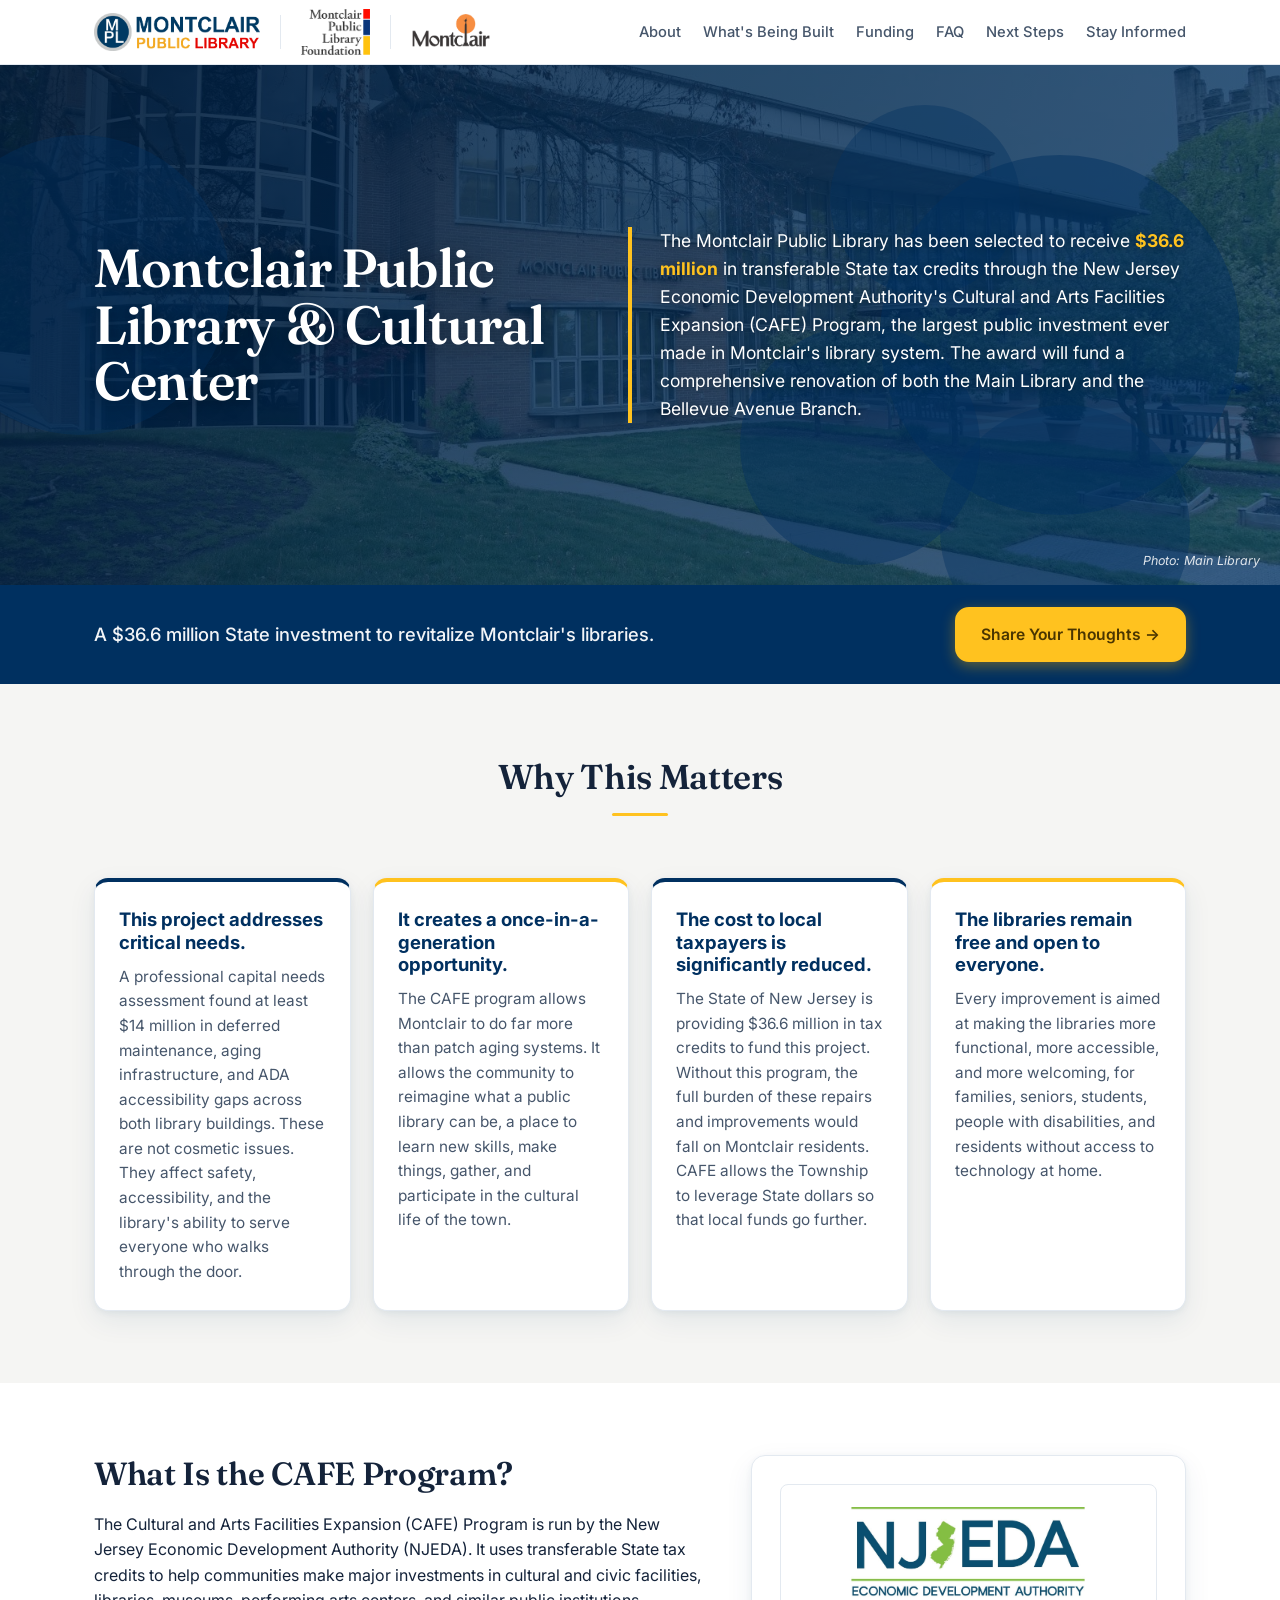
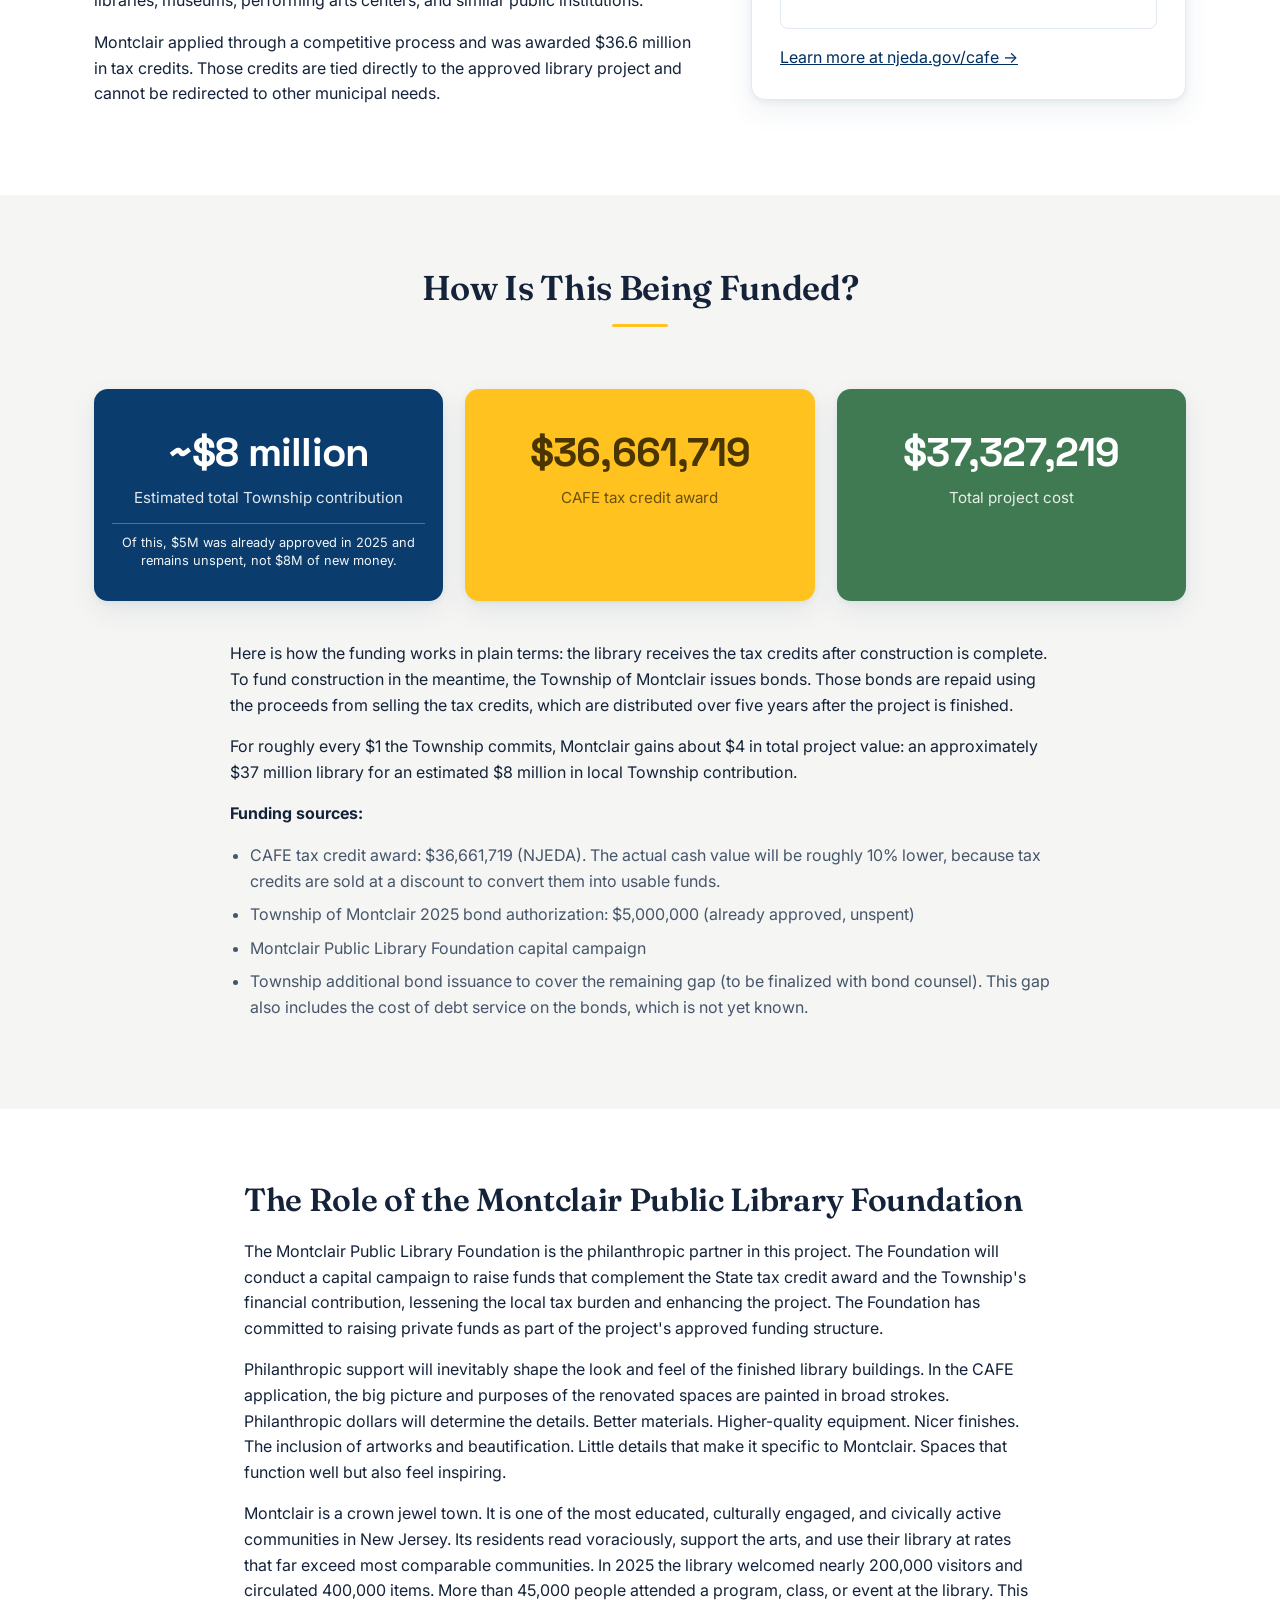
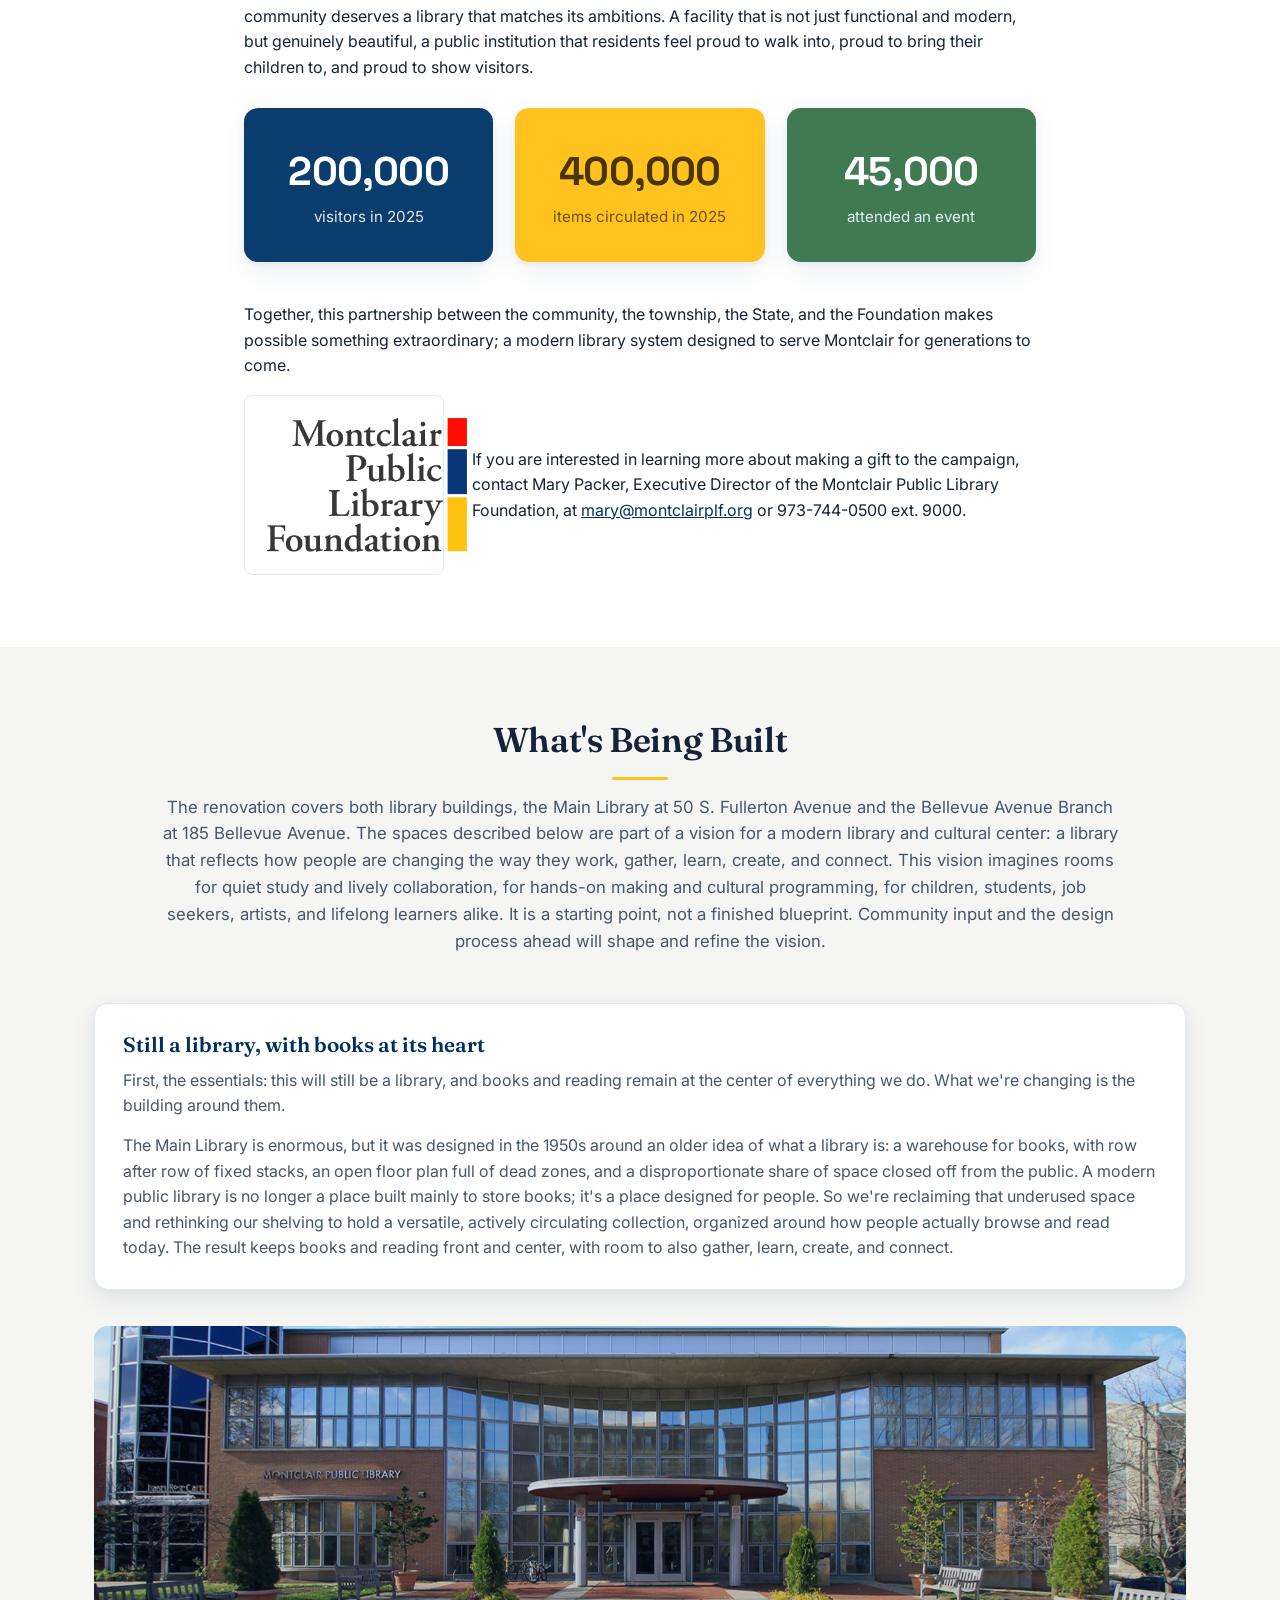
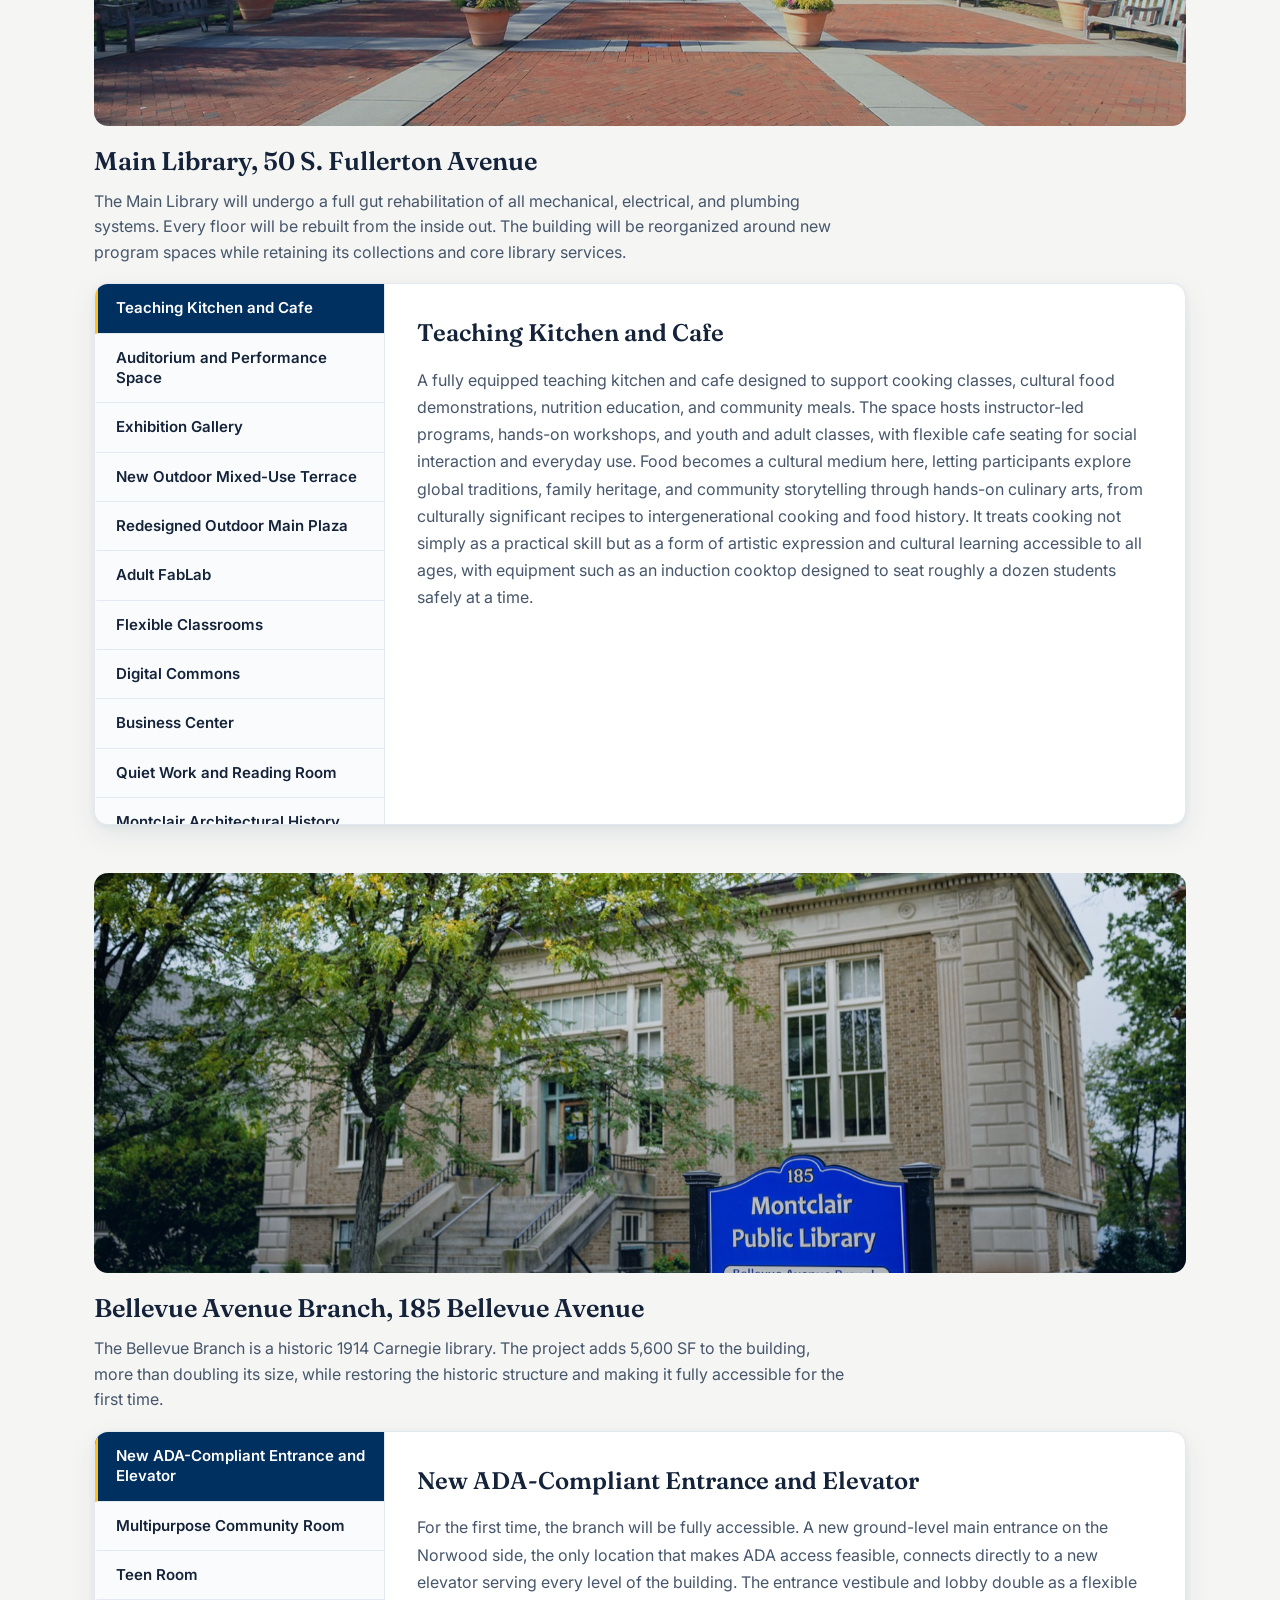
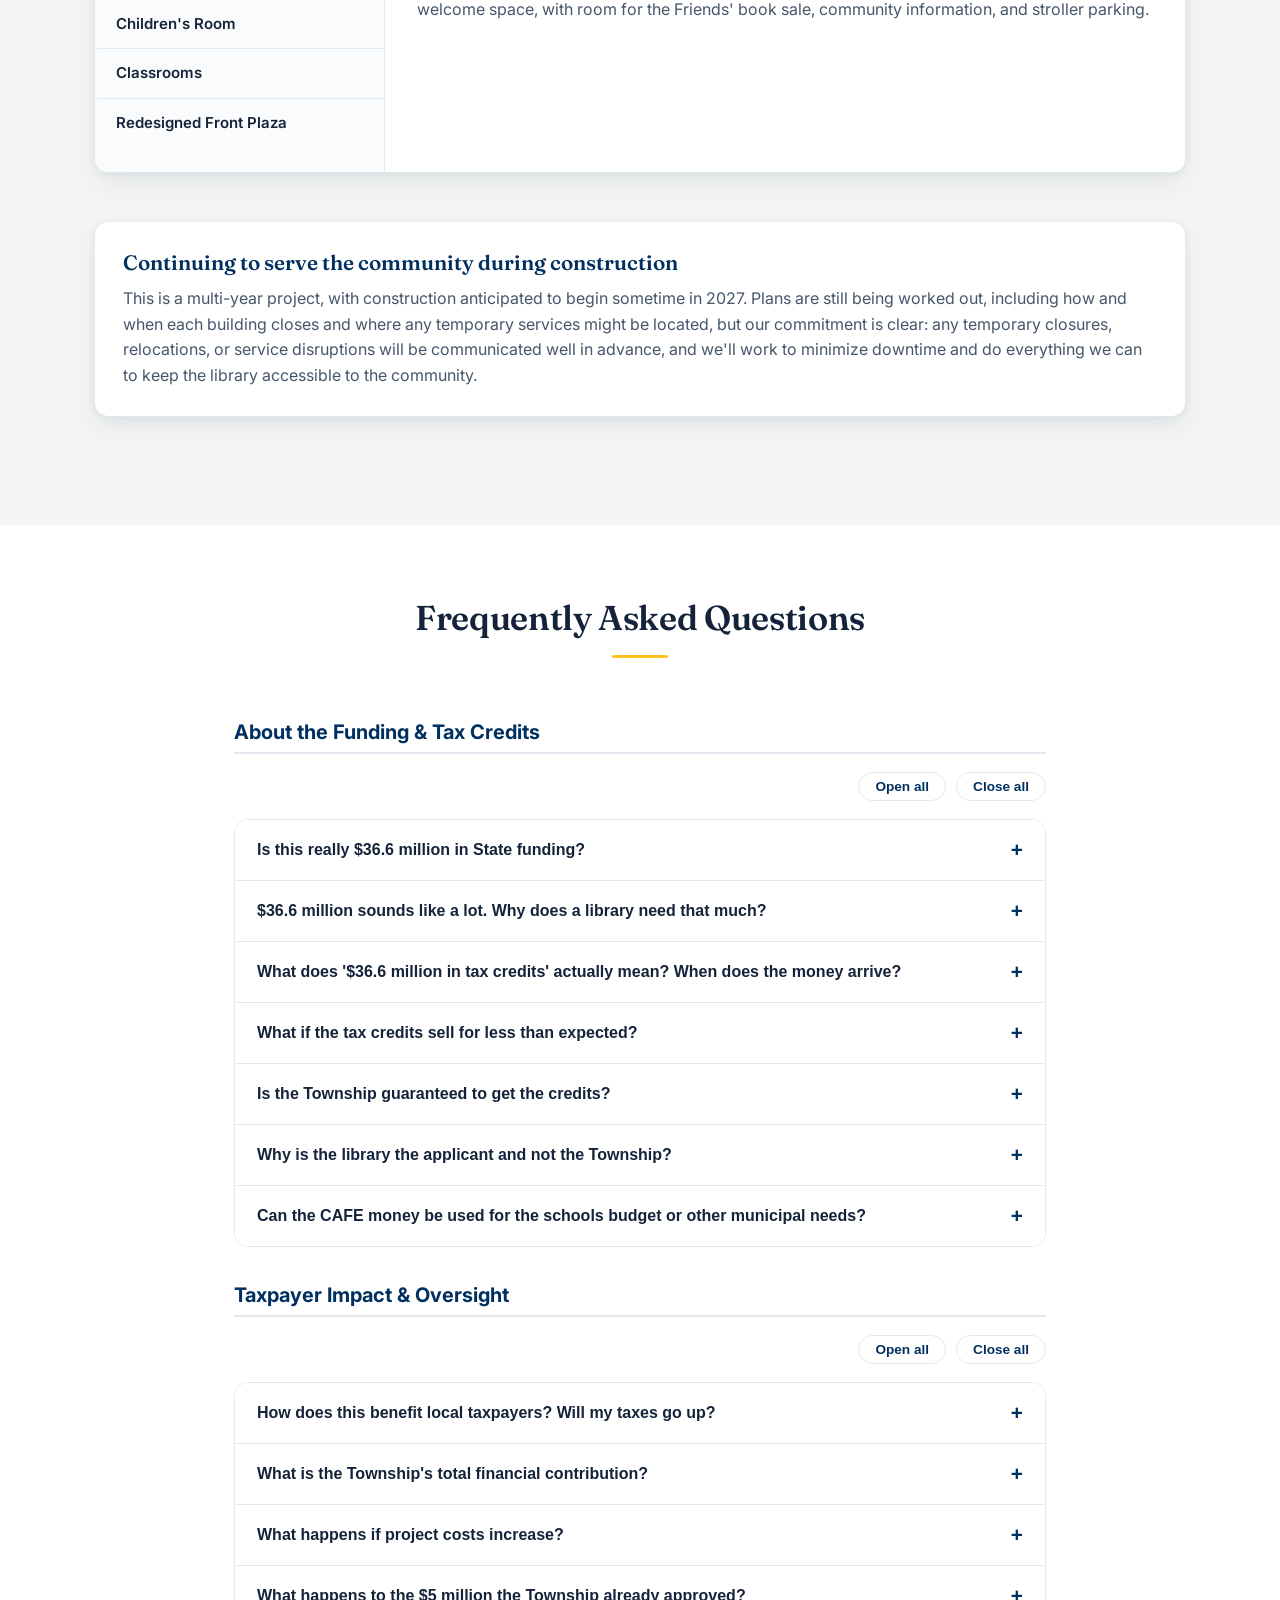
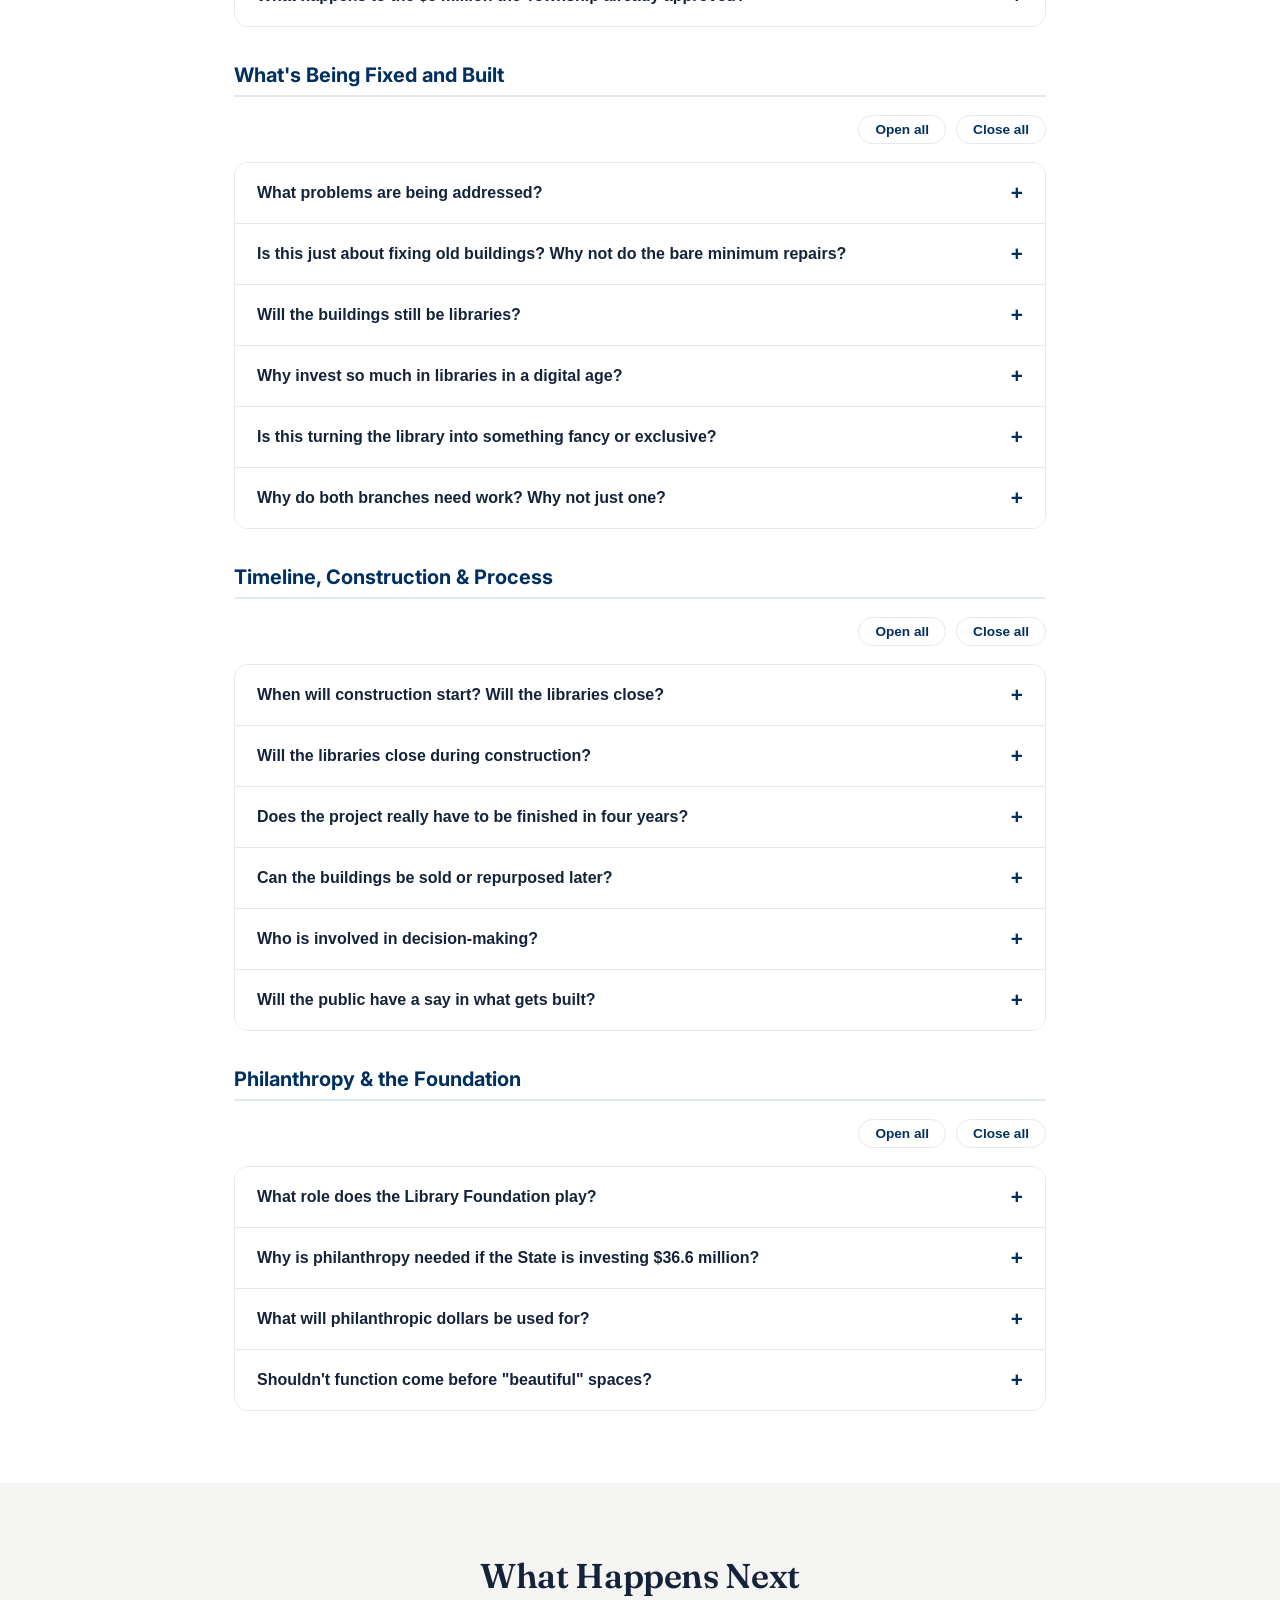
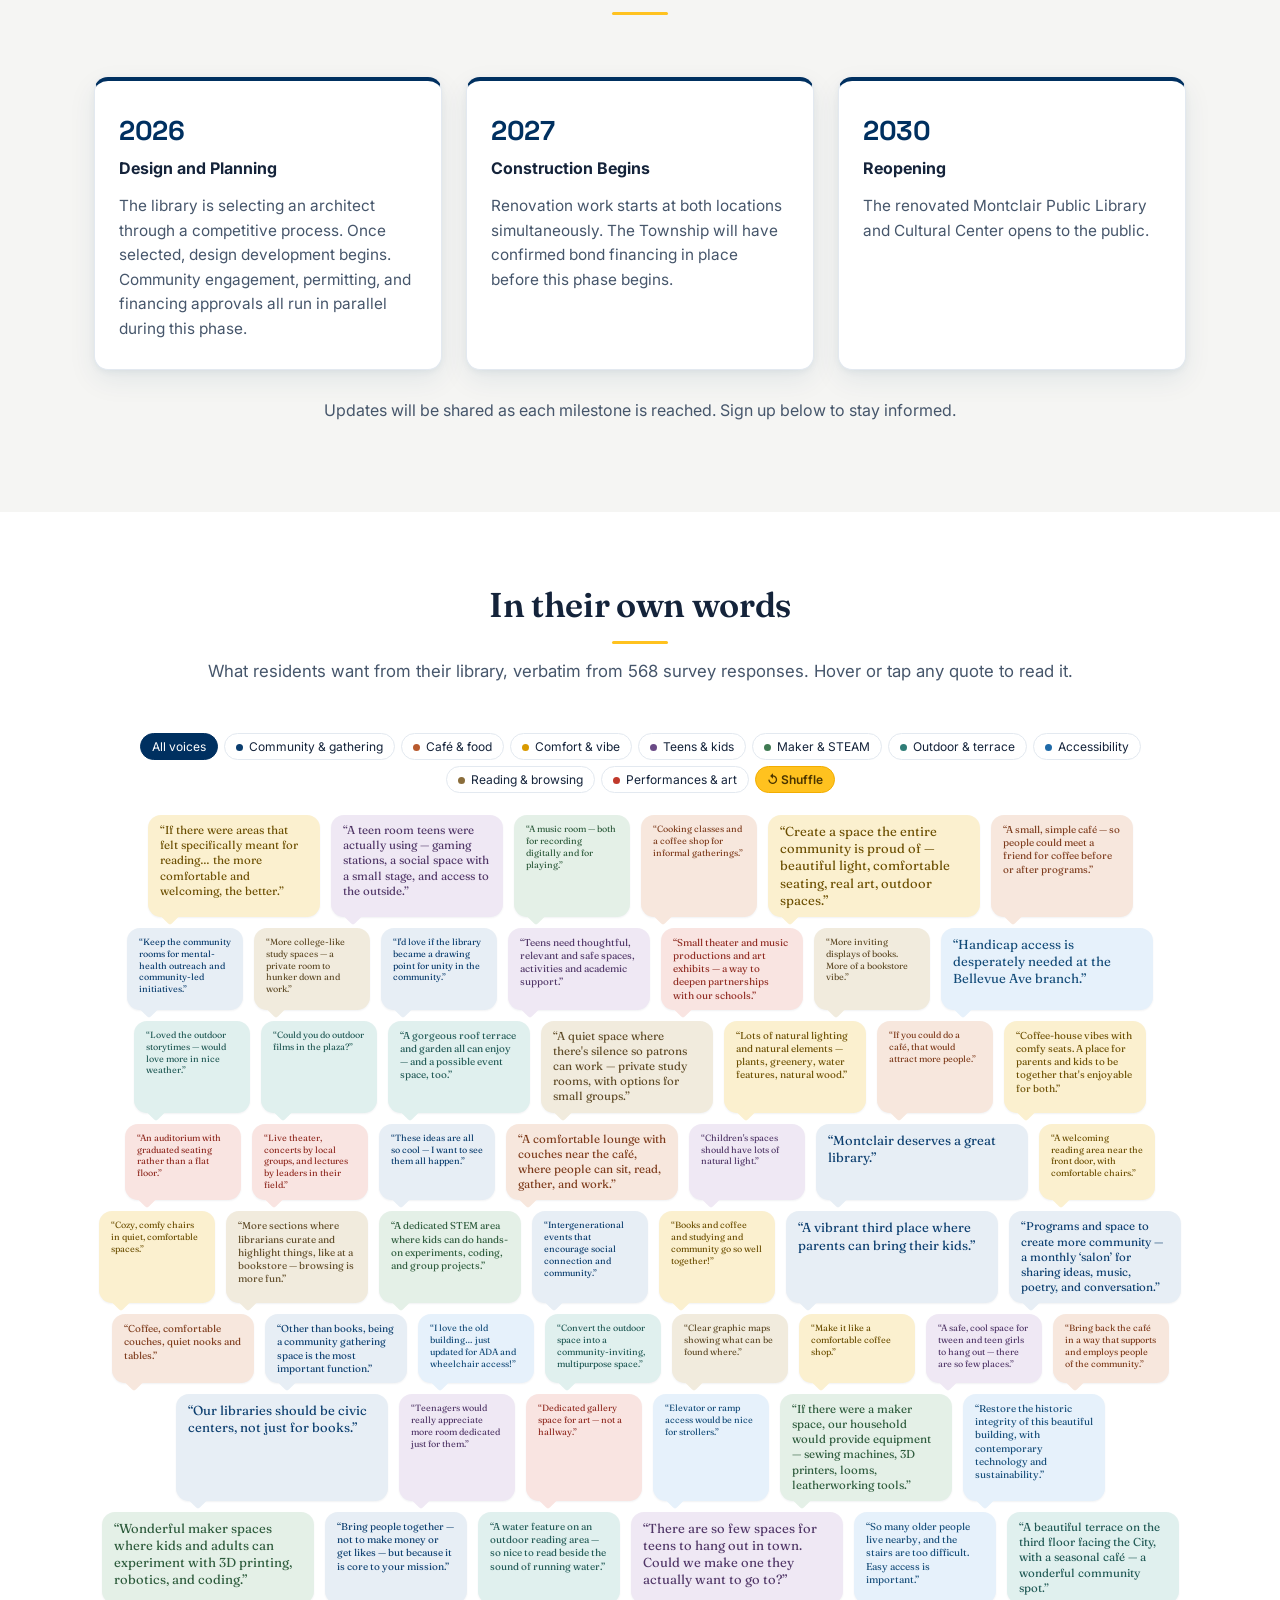
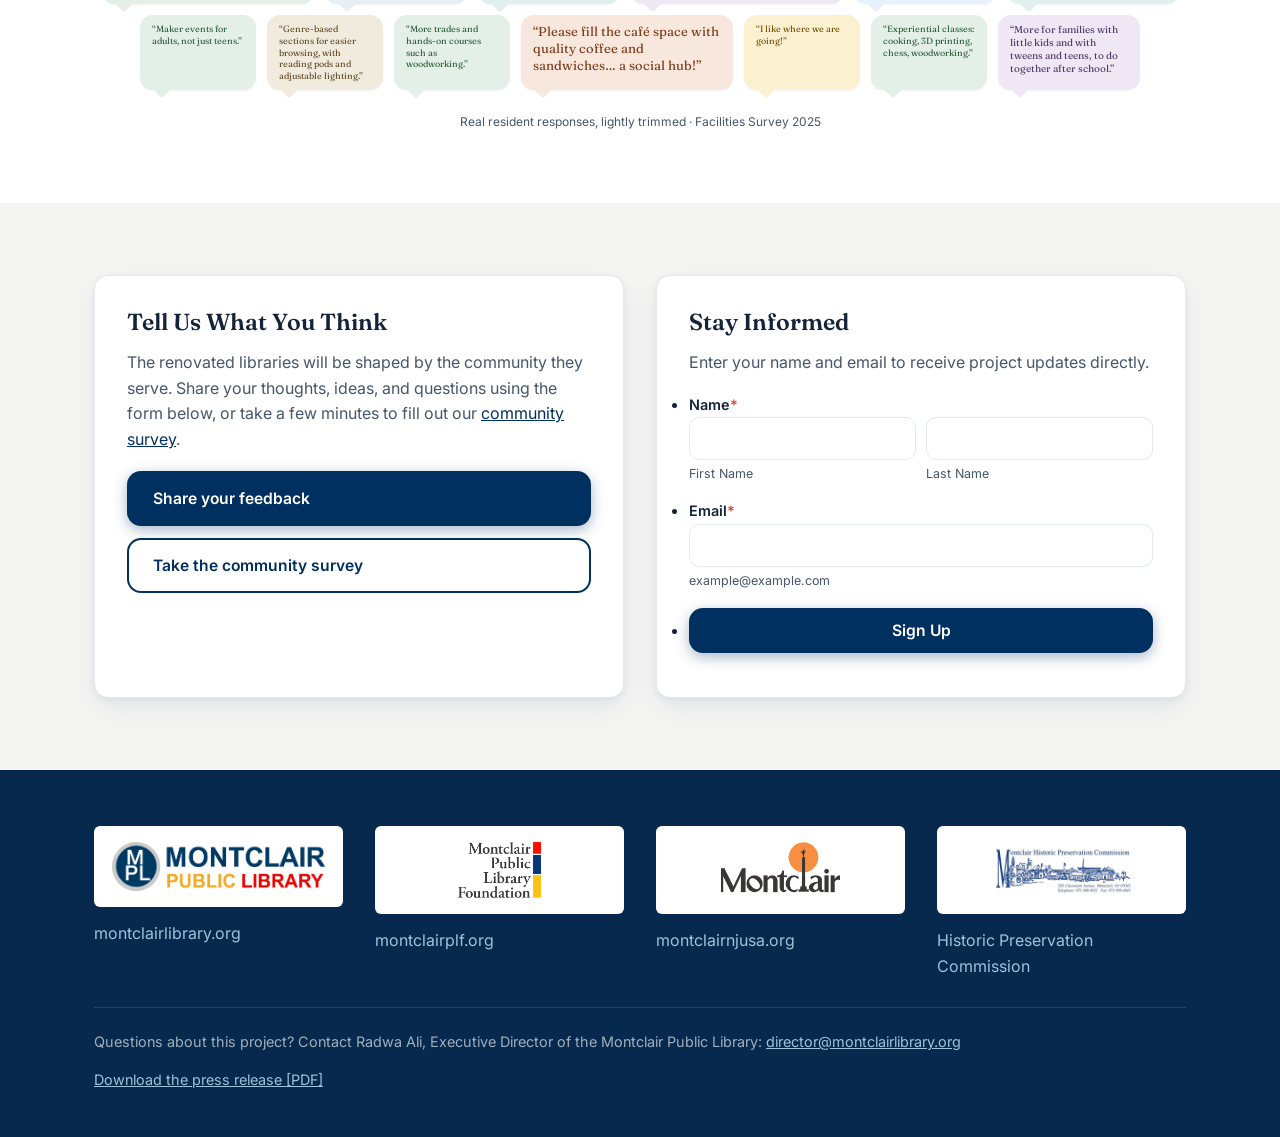
==== commit 57aaa6be: "Move 'In their own words' quote cloud to lead into the feedback section Relocate the voices cloud fr" ====
--- a/index.html
+++ b/index.html
@@ -794,160 +794,6 @@
     </div>
   </div>
 </section>
-
-<!-- ===== IN THEIR OWN WORDS (quote cloud) ===== -->
-<section id="voices" class="voices">
-  <div class="wrap">
-    <div class="section-head section-head--wide">
-      <h2 id="voices-title">In their own words</h2>
-      <p>What residents want from their library, verbatim from 568 survey responses. Hover or tap any quote to read it.</p>
-    </div>
-    <div class="filters" id="voicesFilters"></div>
-    <div class="cloud" id="voicesCloud" role="list" aria-labelledby="voices-title"></div>
-    <p class="voices-foot">Real resident responses, lightly trimmed &middot; Facilities Survey 2025</p>
-  </div>
-</section>
-<script>
-(function () {
-  const THEMES = {
-    community:{label:"Community & gathering", bd:"#0a3d6e", bg:"#e7eef5", tx:"#0a3d6e"},
-    cafe:{label:"Café & food", bd:"#b85a2e", bg:"#f7e7dd", tx:"#7d3a1a"},
-    comfort:{label:"Comfort & vibe", bd:"#d99a00", bg:"#fbf0cf", tx:"#6b4e00"},
-    youth:{label:"Teens & kids", bd:"#6a4a86", bg:"#efe8f4", tx:"#4f3566"},
-    maker:{label:"Maker & STEAM", bd:"#3f7a52", bg:"#e4f0e7", tx:"#2c5a3b"},
-    outdoor:{label:"Outdoor & terrace", bd:"#2f7d77", bg:"#e0f0ee", tx:"#1f5854"},
-    access:{label:"Accessibility", bd:"#1f6aa8", bg:"#e6f1fb", tx:"#134b78"},
-    reading:{label:"Reading & browsing", bd:"#8a6d3b", bg:"#f1ebdd", tx:"#5e4a26"},
-    culture:{label:"Performances & art", bd:"#c0392b", bg:"#f9e4e1", tx:"#8f2a20"}
-  };
-  const QUOTES = [
-    {t:"community",s:"xl",x:"Our libraries should be civic centers, not just for books."},
-    {t:"community",s:"xl",x:"A vibrant third place where parents can bring their kids."},
-    {t:"community",s:"md",x:"Bring people together — not to make money or get likes — but because it is core to your mission."},
-    {t:"community",s:"md",x:"Other than books, being a community gathering space is the most important function."},
-    {t:"community",s:"lg",x:"Programs and space to create more community — a monthly ‘salon’ for sharing ideas, music, poetry, and conversation."},
-    {t:"community",s:"sm",x:"Intergenerational events that encourage social connection and community."},
-    {t:"community",s:"sm",x:"I'd love if the library became a drawing point for unity in the community."},
-    {t:"community",s:"sm",x:"Keep the community rooms for mental-health outreach and community-led initiatives."},
-
-    {t:"cafe",s:"xl",x:"Please fill the café space with quality coffee and sandwiches… a social hub!"},
-    {t:"cafe",s:"md",x:"A small, simple café — so people could meet a friend for coffee before or after programs."},
-    {t:"cafe",s:"lg",x:"A comfortable lounge with couches near the café, where people can sit, read, gather, and work."},
-    {t:"cafe",s:"sm",x:"Bring back the café in a way that supports and employs people of the community."},
-    {t:"cafe",s:"sm",x:"Cooking classes and a coffee shop for informal gatherings."},
-    {t:"cafe",s:"sm",x:"If you could do a café, that would attract more people."},
-    {t:"cafe",s:"md",x:"Coffee, comfortable couches, quiet nooks and tables."},
-
-    {t:"comfort",s:"xl",x:"Create a space the entire community is proud of — beautiful light, comfortable seating, real art, outdoor spaces."},
-    {t:"comfort",s:"md",x:"Coffee-house vibes with comfy seats. A place for parents and kids to be together that's enjoyable for both."},
-    {t:"comfort",s:"md",x:"Lots of natural lighting and natural elements — plants, greenery, water features, natural wood."},
-    {t:"comfort",s:"lg",x:"If there were areas that felt specifically meant for reading… the more comfortable and welcoming, the better."},
-    {t:"comfort",s:"sm",x:"Books and coffee and studying and community go so well together!"},
-    {t:"comfort",s:"sm",x:"Cozy, comfy chairs in quiet, comfortable spaces."},
-    {t:"comfort",s:"sm",x:"Make it like a comfortable coffee shop."},
-    {t:"comfort",s:"sm",x:"A welcoming reading area near the front door, with comfortable chairs."},
-
-    {t:"youth",s:"xl",x:"There are so few spaces for teens to hang out in town. Could we make one they actually want to go to?"},
-    {t:"youth",s:"md",x:"Teens need thoughtful, relevant and safe spaces, activities and academic support."},
-    {t:"youth",s:"lg",x:"A teen room teens were actually using — gaming stations, a social space with a small stage, and access to the outside."},
-    {t:"youth",s:"md",x:"More for families with little kids and with tweens and teens, to do together after school."},
-    {t:"youth",s:"sm",x:"Teenagers would really appreciate more room dedicated just for them."},
-    {t:"youth",s:"sm",x:"A safe, cool space for tween and teen girls to hang out — there are so few places."},
-    {t:"youth",s:"sm",x:"Children's spaces should have lots of natural light."},
-
-    {t:"maker",s:"xl",x:"Wonderful maker spaces where kids and adults can experiment with 3D printing, robotics, and coding."},
-    {t:"maker",s:"md",x:"A dedicated STEM area where kids can do hands-on experiments, coding, and group projects."},
-    {t:"maker",s:"lg",x:"If there were a maker space, our household would provide equipment — sewing machines, 3D printers, looms, leatherworking tools."},
-    {t:"maker",s:"sm",x:"Experiential classes: cooking, 3D printing, chess, woodworking."},
-    {t:"maker",s:"sm",x:"More trades and hands-on courses such as woodworking."},
-    {t:"maker",s:"sm",x:"Maker events for adults, not just teens."},
-    {t:"maker",s:"sm",x:"A music room — both for recording digitally and for playing."},
-
-    {t:"outdoor",s:"lg",x:"A beautiful terrace on the third floor facing the City, with a seasonal café — a wonderful community spot."},
-    {t:"outdoor",s:"md",x:"A gorgeous roof terrace and garden all can enjoy — and a possible event space, too."},
-    {t:"outdoor",s:"md",x:"A water feature on an outdoor reading area — so nice to read beside the sound of running water."},
-    {t:"outdoor",s:"sm",x:"Could you do outdoor films in the plaza?"},
-    {t:"outdoor",s:"sm",x:"Loved the outdoor storytimes — would love more in nice weather."},
-    {t:"outdoor",s:"sm",x:"Convert the outdoor space into a community-inviting, multipurpose space."},
-
-    {t:"access",s:"xl",x:"Handicap access is desperately needed at the Bellevue Ave branch."},
-    {t:"access",s:"md",x:"So many older people live nearby, and the stairs are too difficult. Easy access is important."},
-    {t:"access",s:"sm",x:"Elevator or ramp access would be nice for strollers."},
-    {t:"access",s:"sm",x:"I love the old building… just updated for ADA and wheelchair access!"},
-    {t:"access",s:"md",x:"Restore the historic integrity of this beautiful building, with contemporary technology and sustainability."},
-
-    {t:"reading",s:"md",x:"More sections where librarians curate and highlight things, like at a bookstore — browsing is more fun."},
-    {t:"reading",s:"sm",x:"More inviting displays of books. More of a bookstore vibe."},
-    {t:"reading",s:"sm",x:"Genre-based sections for easier browsing, with reading pods and adjustable lighting."},
-    {t:"reading",s:"sm",x:"Clear graphic maps showing what can be found where."},
-    {t:"reading",s:"lg",x:"A quiet space where there's silence so patrons can work — private study rooms, with options for small groups."},
-    {t:"reading",s:"sm",x:"More college-like study spaces — a private room to hunker down and work."},
-
-    {t:"culture",s:"md",x:"Small theater and music productions and art exhibits — a way to deepen partnerships with our schools."},
-    {t:"culture",s:"sm",x:"An auditorium with graduated seating rather than a flat floor."},
-    {t:"culture",s:"sm",x:"Dedicated gallery space for art — not a hallway."},
-    {t:"culture",s:"sm",x:"Live theater, concerts by local groups, and lectures by leaders in their field."},
-
-    {t:"community",s:"xl",x:"Montclair deserves a great library."},
-    {t:"comfort",s:"sm",x:"I like where we are going!"},
-    {t:"community",s:"sm",x:"These ideas are all so cool — I want to see them all happen."}
-  ];
-
-  function shuffle(a){for(let i=a.length-1;i>0;i--){const j=Math.floor(Math.random()*(i+1));[a[i],a[j]]=[a[j],a[i]];}return a;}
-
-  const cloud = document.getElementById('voicesCloud');
-  const filters = document.getElementById('voicesFilters');
-  if (!cloud || !filters) return;
-
-  function setOrigin(el){
-    const r=el.getBoundingClientRect(), W=innerWidth, H=innerHeight;
-    const cx=r.left+r.width/2, cy=r.top+r.height/2;
-    const ox = cx<W*0.30?'left':cx>W*0.70?'right':'center';
-    const oy = cy<H*0.30?'top':cy>H*0.70?'bottom':'center';
-    el.style.transformOrigin=ox+' '+oy;
-  }
-  function render(list){
-    cloud.innerHTML='';
-    list.forEach((q,i)=>{
-      const th=THEMES[q.t];
-      const d=document.createElement('div');
-      d.className='q '+q.s; d.dataset.theme=q.t; d.tabIndex=0; d.setAttribute('role','listitem');
-      d.style.setProperty('--bd',th.bd);
-      d.style.setProperty('--tgbg',th.bg);
-      d.style.setProperty('--tx',th.tx);
-      d.style.setProperty('--fdur',(7+(i%6))+'s');
-      d.style.setProperty('--fdelay',((i%9)*0.4).toFixed(2)+'s');
-      d.style.setProperty('--fin',Math.min(i*0.02,0.5).toFixed(2)+'s');
-      d.innerHTML='<div class="inner"><p>“'+q.x+'”</p></div>';
-      d.addEventListener('mouseenter',()=>setOrigin(d));
-      d.addEventListener('focus',()=>setOrigin(d));
-      cloud.appendChild(d);
-    });
-  }
-  render(shuffle(QUOTES.slice()));
-
-  let active='all';
-  function applyFilter(key){
-    active=key;
-    [...filters.querySelectorAll('.chip')].forEach(c=>c.classList.toggle('active',c.dataset.filter===key));
-    cloud.querySelectorAll('.q').forEach(qd=>qd.classList.toggle('hide', key!=='all' && qd.dataset.theme!==key));
-  }
-  function makeChip(key,label,cls){
-    const c=document.createElement('button');
-    c.className='chip'+(cls?' '+cls:''); c.dataset.filter=key;
-    if(key==='all'){c.textContent='All voices'; c.classList.add('active');}
-    else{c.innerHTML='<span class="dot" style="background:'+THEMES[key].bd+'"></span>'+label;}
-    c.onclick=()=>applyFilter(key);
-    filters.appendChild(c);
-  }
-  makeChip('all');
-  Object.entries(THEMES).forEach(([k,v])=>makeChip(k,v.label));
-  const sh=document.createElement('button');
-  sh.className='chip shuffle'; sh.innerHTML='↺ Shuffle'; sh.dataset.filter='__sh';
-  sh.onclick=()=>{render(shuffle(QUOTES.slice())); applyFilter(active);};
-  filters.appendChild(sh);
-})();
-</script>
 
 <!-- ===== FOUNDATION ROLE ===== -->
 <section>
@@ -1253,6 +1099,160 @@
   </div>
 </section>
 
+<!-- ===== IN THEIR OWN WORDS (quote cloud) ===== -->
+<section id="voices" class="voices">
+  <div class="wrap">
+    <div class="section-head section-head--wide">
+      <h2 id="voices-title">In their own words</h2>
+      <p>What residents want from their library, verbatim from 568 survey responses. Hover or tap any quote to read it.</p>
+    </div>
+    <div class="filters" id="voicesFilters"></div>
+    <div class="cloud" id="voicesCloud" role="list" aria-labelledby="voices-title"></div>
+    <p class="voices-foot">Real resident responses, lightly trimmed &middot; Facilities Survey 2025</p>
+  </div>
+</section>
+<script>
+(function () {
+  const THEMES = {
+    community:{label:"Community & gathering", bd:"#0a3d6e", bg:"#e7eef5", tx:"#0a3d6e"},
+    cafe:{label:"Café & food", bd:"#b85a2e", bg:"#f7e7dd", tx:"#7d3a1a"},
+    comfort:{label:"Comfort & vibe", bd:"#d99a00", bg:"#fbf0cf", tx:"#6b4e00"},
+    youth:{label:"Teens & kids", bd:"#6a4a86", bg:"#efe8f4", tx:"#4f3566"},
+    maker:{label:"Maker & STEAM", bd:"#3f7a52", bg:"#e4f0e7", tx:"#2c5a3b"},
+    outdoor:{label:"Outdoor & terrace", bd:"#2f7d77", bg:"#e0f0ee", tx:"#1f5854"},
+    access:{label:"Accessibility", bd:"#1f6aa8", bg:"#e6f1fb", tx:"#134b78"},
+    reading:{label:"Reading & browsing", bd:"#8a6d3b", bg:"#f1ebdd", tx:"#5e4a26"},
+    culture:{label:"Performances & art", bd:"#c0392b", bg:"#f9e4e1", tx:"#8f2a20"}
+  };
+  const QUOTES = [
+    {t:"community",s:"xl",x:"Our libraries should be civic centers, not just for books."},
+    {t:"community",s:"xl",x:"A vibrant third place where parents can bring their kids."},
+    {t:"community",s:"md",x:"Bring people together — not to make money or get likes — but because it is core to your mission."},
+    {t:"community",s:"md",x:"Other than books, being a community gathering space is the most important function."},
+    {t:"community",s:"lg",x:"Programs and space to create more community — a monthly ‘salon’ for sharing ideas, music, poetry, and conversation."},
+    {t:"community",s:"sm",x:"Intergenerational events that encourage social connection and community."},
+    {t:"community",s:"sm",x:"I'd love if the library became a drawing point for unity in the community."},
+    {t:"community",s:"sm",x:"Keep the community rooms for mental-health outreach and community-led initiatives."},
+
+    {t:"cafe",s:"xl",x:"Please fill the café space with quality coffee and sandwiches… a social hub!"},
+    {t:"cafe",s:"md",x:"A small, simple café — so people could meet a friend for coffee before or after programs."},
+    {t:"cafe",s:"lg",x:"A comfortable lounge with couches near the café, where people can sit, read, gather, and work."},
+    {t:"cafe",s:"sm",x:"Bring back the café in a way that supports and employs people of the community."},
+    {t:"cafe",s:"sm",x:"Cooking classes and a coffee shop for informal gatherings."},
+    {t:"cafe",s:"sm",x:"If you could do a café, that would attract more people."},
+    {t:"cafe",s:"md",x:"Coffee, comfortable couches, quiet nooks and tables."},
+
+    {t:"comfort",s:"xl",x:"Create a space the entire community is proud of — beautiful light, comfortable seating, real art, outdoor spaces."},
+    {t:"comfort",s:"md",x:"Coffee-house vibes with comfy seats. A place for parents and kids to be together that's enjoyable for both."},
+    {t:"comfort",s:"md",x:"Lots of natural lighting and natural elements — plants, greenery, water features, natural wood."},
+    {t:"comfort",s:"lg",x:"If there were areas that felt specifically meant for reading… the more comfortable and welcoming, the better."},
+    {t:"comfort",s:"sm",x:"Books and coffee and studying and community go so well together!"},
+    {t:"comfort",s:"sm",x:"Cozy, comfy chairs in quiet, comfortable spaces."},
+    {t:"comfort",s:"sm",x:"Make it like a comfortable coffee shop."},
+    {t:"comfort",s:"sm",x:"A welcoming reading area near the front door, with comfortable chairs."},
+
+    {t:"youth",s:"xl",x:"There are so few spaces for teens to hang out in town. Could we make one they actually want to go to?"},
+    {t:"youth",s:"md",x:"Teens need thoughtful, relevant and safe spaces, activities and academic support."},
+    {t:"youth",s:"lg",x:"A teen room teens were actually using — gaming stations, a social space with a small stage, and access to the outside."},
+    {t:"youth",s:"md",x:"More for families with little kids and with tweens and teens, to do together after school."},
+    {t:"youth",s:"sm",x:"Teenagers would really appreciate more room dedicated just for them."},
+    {t:"youth",s:"sm",x:"A safe, cool space for tween and teen girls to hang out — there are so few places."},
+    {t:"youth",s:"sm",x:"Children's spaces should have lots of natural light."},
+
+    {t:"maker",s:"xl",x:"Wonderful maker spaces where kids and adults can experiment with 3D printing, robotics, and coding."},
+    {t:"maker",s:"md",x:"A dedicated STEM area where kids can do hands-on experiments, coding, and group projects."},
+    {t:"maker",s:"lg",x:"If there were a maker space, our household would provide equipment — sewing machines, 3D printers, looms, leatherworking tools."},
+    {t:"maker",s:"sm",x:"Experiential classes: cooking, 3D printing, chess, woodworking."},
+    {t:"maker",s:"sm",x:"More trades and hands-on courses such as woodworking."},
+    {t:"maker",s:"sm",x:"Maker events for adults, not just teens."},
+    {t:"maker",s:"sm",x:"A music room — both for recording digitally and for playing."},
+
+    {t:"outdoor",s:"lg",x:"A beautiful terrace on the third floor facing the City, with a seasonal café — a wonderful community spot."},
+    {t:"outdoor",s:"md",x:"A gorgeous roof terrace and garden all can enjoy — and a possible event space, too."},
+    {t:"outdoor",s:"md",x:"A water feature on an outdoor reading area — so nice to read beside the sound of running water."},
+    {t:"outdoor",s:"sm",x:"Could you do outdoor films in the plaza?"},
+    {t:"outdoor",s:"sm",x:"Loved the outdoor storytimes — would love more in nice weather."},
+    {t:"outdoor",s:"sm",x:"Convert the outdoor space into a community-inviting, multipurpose space."},
+
+    {t:"access",s:"xl",x:"Handicap access is desperately needed at the Bellevue Ave branch."},
+    {t:"access",s:"md",x:"So many older people live nearby, and the stairs are too difficult. Easy access is important."},
+    {t:"access",s:"sm",x:"Elevator or ramp access would be nice for strollers."},
+    {t:"access",s:"sm",x:"I love the old building… just updated for ADA and wheelchair access!"},
+    {t:"access",s:"md",x:"Restore the historic integrity of this beautiful building, with contemporary technology and sustainability."},
+
+    {t:"reading",s:"md",x:"More sections where librarians curate and highlight things, like at a bookstore — browsing is more fun."},
+    {t:"reading",s:"sm",x:"More inviting displays of books. More of a bookstore vibe."},
+    {t:"reading",s:"sm",x:"Genre-based sections for easier browsing, with reading pods and adjustable lighting."},
+    {t:"reading",s:"sm",x:"Clear graphic maps showing what can be found where."},
+    {t:"reading",s:"lg",x:"A quiet space where there's silence so patrons can work — private study rooms, with options for small groups."},
+    {t:"reading",s:"sm",x:"More college-like study spaces — a private room to hunker down and work."},
+
+    {t:"culture",s:"md",x:"Small theater and music productions and art exhibits — a way to deepen partnerships with our schools."},
+    {t:"culture",s:"sm",x:"An auditorium with graduated seating rather than a flat floor."},
+    {t:"culture",s:"sm",x:"Dedicated gallery space for art — not a hallway."},
+    {t:"culture",s:"sm",x:"Live theater, concerts by local groups, and lectures by leaders in their field."},
+
+    {t:"community",s:"xl",x:"Montclair deserves a great library."},
+    {t:"comfort",s:"sm",x:"I like where we are going!"},
+    {t:"community",s:"sm",x:"These ideas are all so cool — I want to see them all happen."}
+  ];
+
+  function shuffle(a){for(let i=a.length-1;i>0;i--){const j=Math.floor(Math.random()*(i+1));[a[i],a[j]]=[a[j],a[i]];}return a;}
+
+  const cloud = document.getElementById('voicesCloud');
+  const filters = document.getElementById('voicesFilters');
+  if (!cloud || !filters) return;
+
+  function setOrigin(el){
+    const r=el.getBoundingClientRect(), W=innerWidth, H=innerHeight;
+    const cx=r.left+r.width/2, cy=r.top+r.height/2;
+    const ox = cx<W*0.30?'left':cx>W*0.70?'right':'center';
+    const oy = cy<H*0.30?'top':cy>H*0.70?'bottom':'center';
+    el.style.transformOrigin=ox+' '+oy;
+  }
+  function render(list){
+    cloud.innerHTML='';
+    list.forEach((q,i)=>{
+      const th=THEMES[q.t];
+      const d=document.createElement('div');
+      d.className='q '+q.s; d.dataset.theme=q.t; d.tabIndex=0; d.setAttribute('role','listitem');
+      d.style.setProperty('--bd',th.bd);
+      d.style.setProperty('--tgbg',th.bg);
+      d.style.setProperty('--tx',th.tx);
+      d.style.setProperty('--fdur',(7+(i%6))+'s');
+      d.style.setProperty('--fdelay',((i%9)*0.4).toFixed(2)+'s');
+      d.style.setProperty('--fin',Math.min(i*0.02,0.5).toFixed(2)+'s');
+      d.innerHTML='<div class="inner"><p>“'+q.x+'”</p></div>';
+      d.addEventListener('mouseenter',()=>setOrigin(d));
+      d.addEventListener('focus',()=>setOrigin(d));
+      cloud.appendChild(d);
+    });
+  }
+  render(shuffle(QUOTES.slice()));
+
+  let active='all';
+  function applyFilter(key){
+    active=key;
+    [...filters.querySelectorAll('.chip')].forEach(c=>c.classList.toggle('active',c.dataset.filter===key));
+    cloud.querySelectorAll('.q').forEach(qd=>qd.classList.toggle('hide', key!=='all' && qd.dataset.theme!==key));
+  }
+  function makeChip(key,label,cls){
+    const c=document.createElement('button');
+    c.className='chip'+(cls?' '+cls:''); c.dataset.filter=key;
+    if(key==='all'){c.textContent='All voices'; c.classList.add('active');}
+    else{c.innerHTML='<span class="dot" style="background:'+THEMES[key].bd+'"></span>'+label;}
+    c.onclick=()=>applyFilter(key);
+    filters.appendChild(c);
+  }
+  makeChip('all');
+  Object.entries(THEMES).forEach(([k,v])=>makeChip(k,v.label));
+  const sh=document.createElement('button');
+  sh.className='chip shuffle'; sh.innerHTML='↺ Shuffle'; sh.dataset.filter='__sh';
+  sh.onclick=()=>{render(shuffle(QUOTES.slice())); applyFilter(active);};
+  filters.appendChild(sh);
+})();
+</script>
+
 <!-- ===== FEEDBACK / SIGNUP ===== -->
 <section id="feedback">
   <div class="wrap">
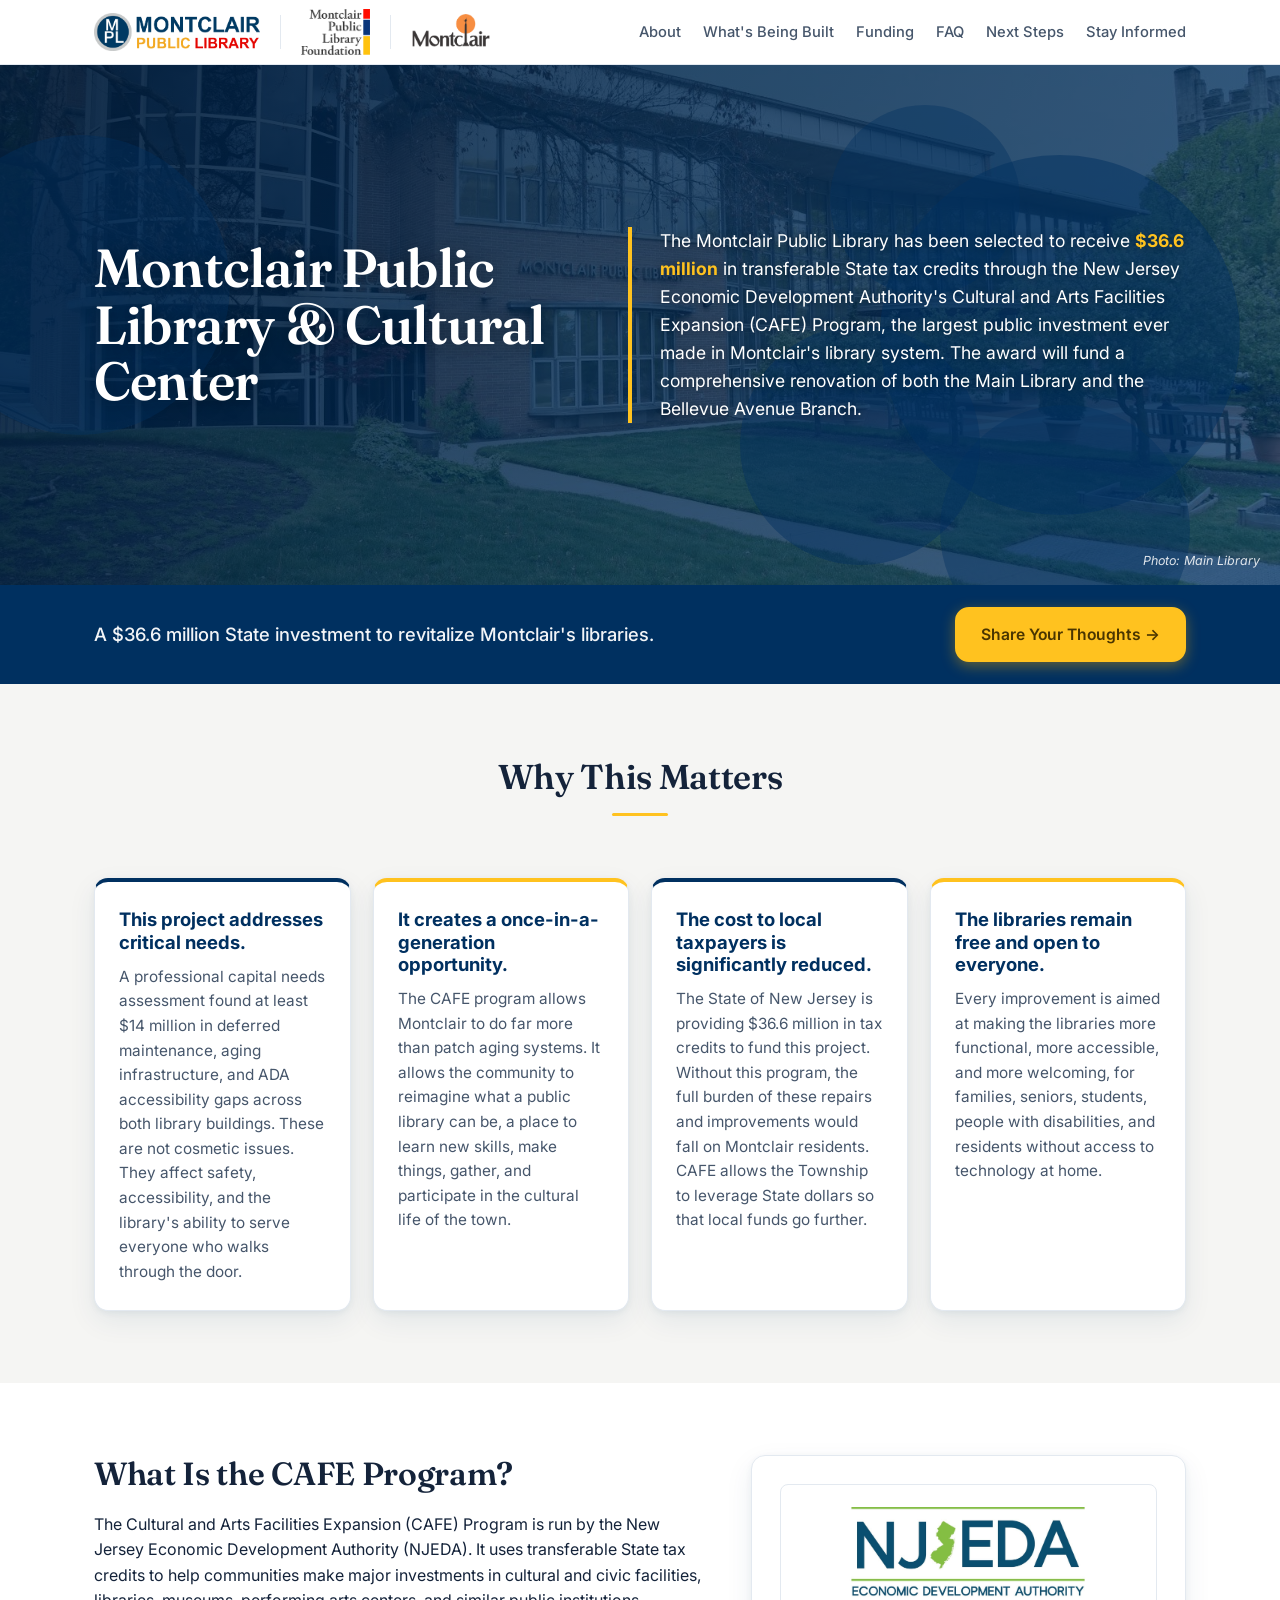
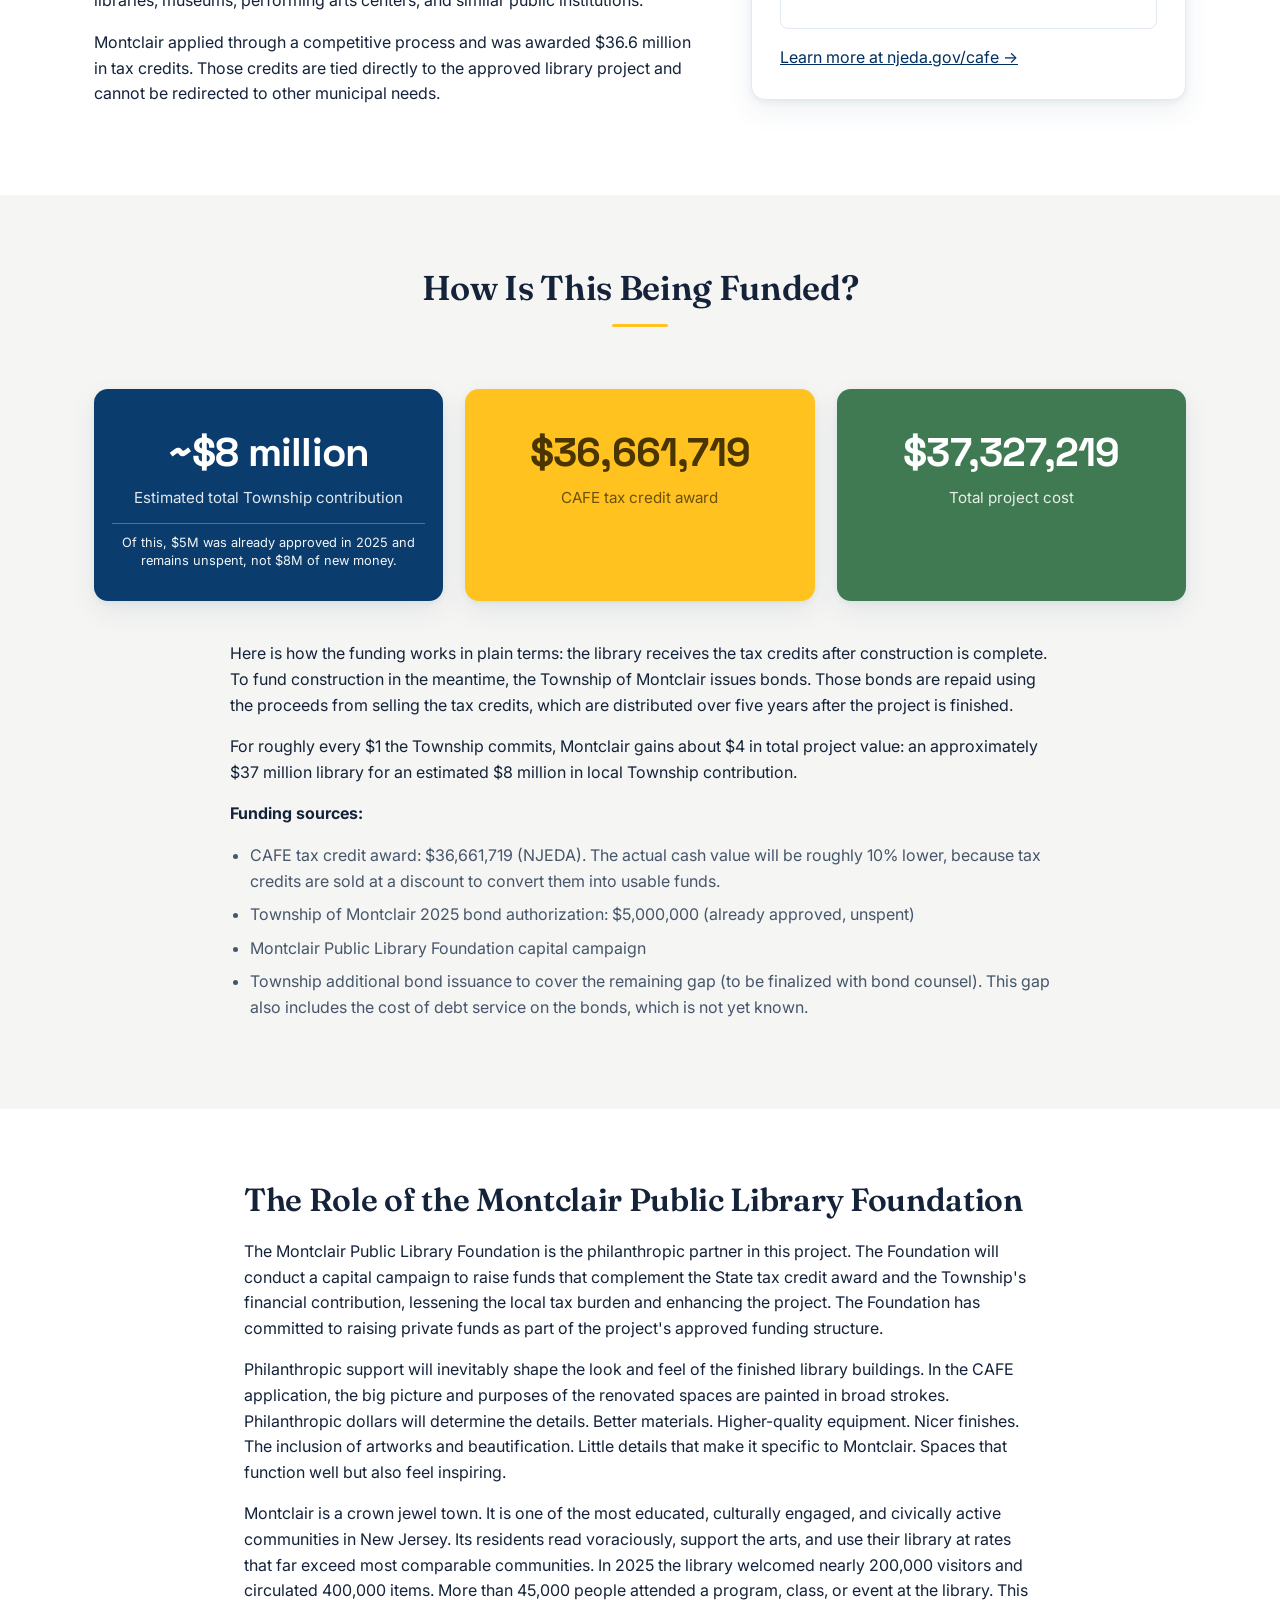
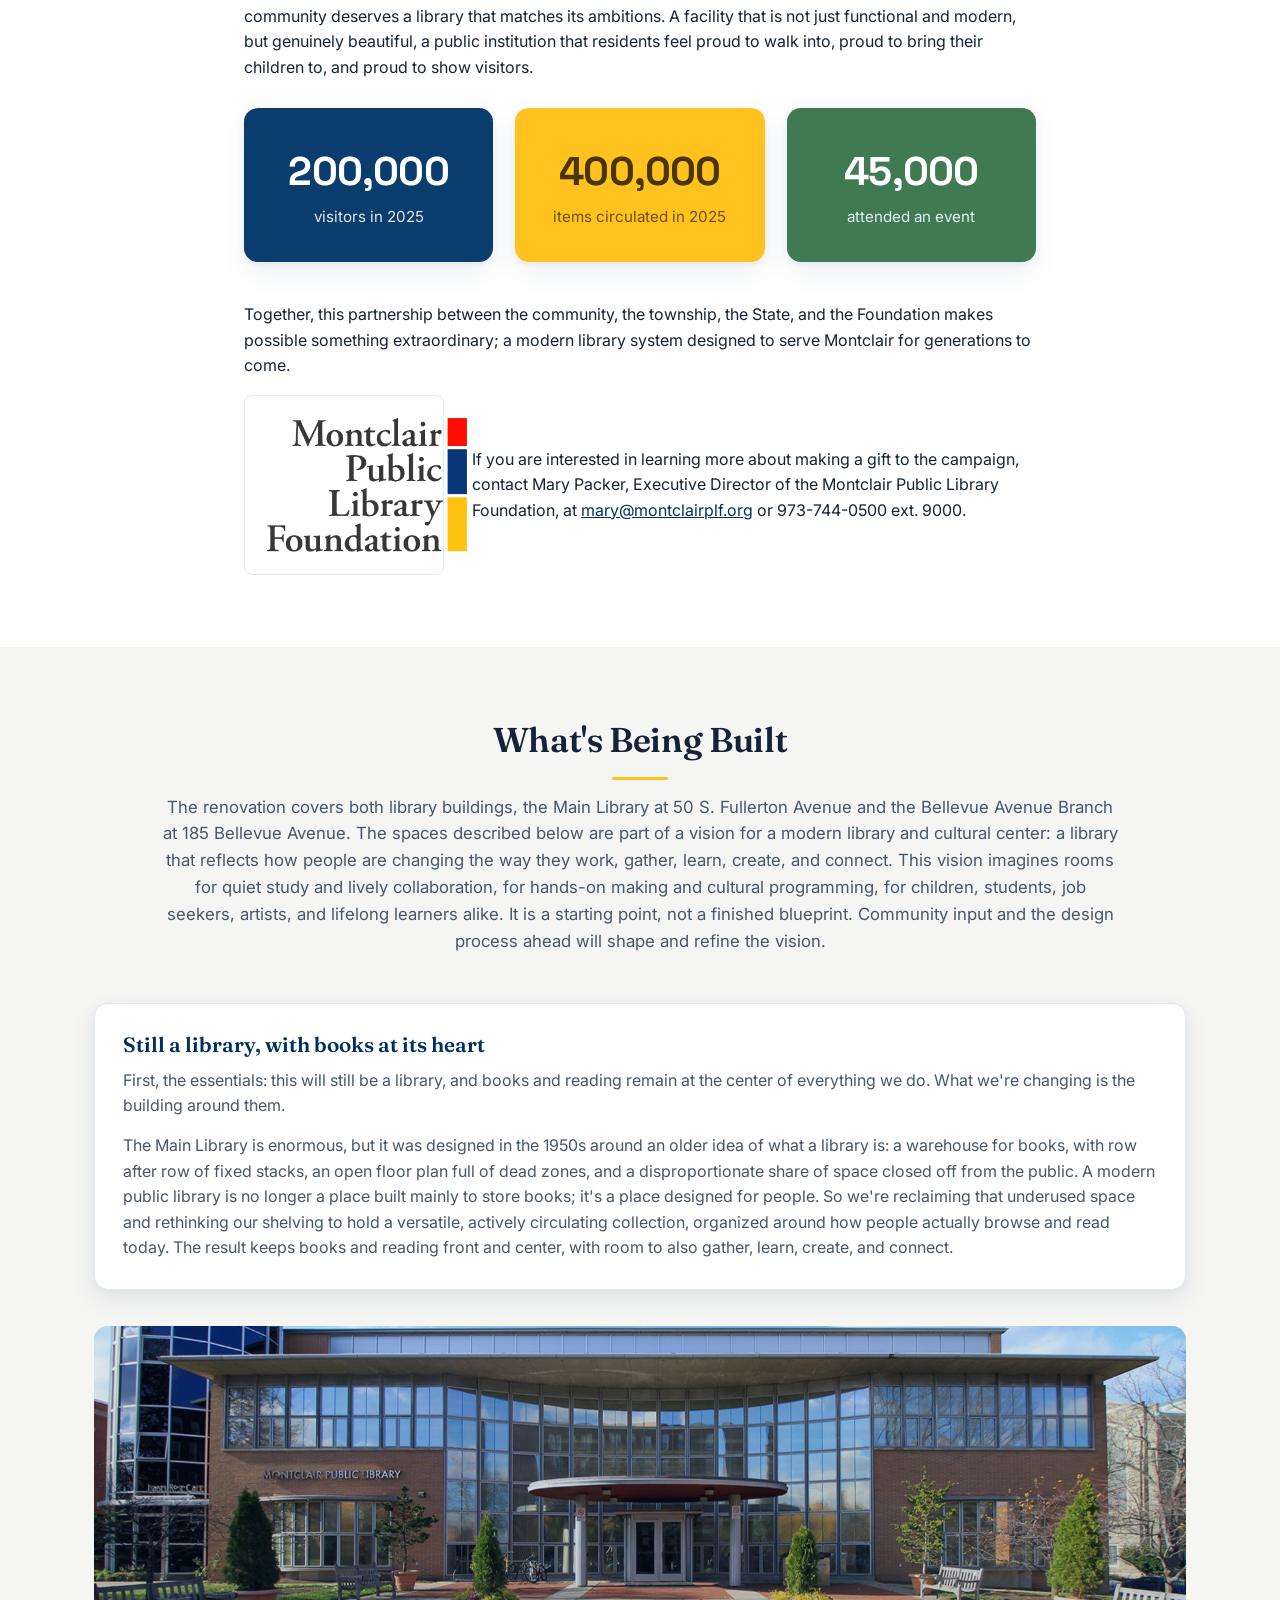
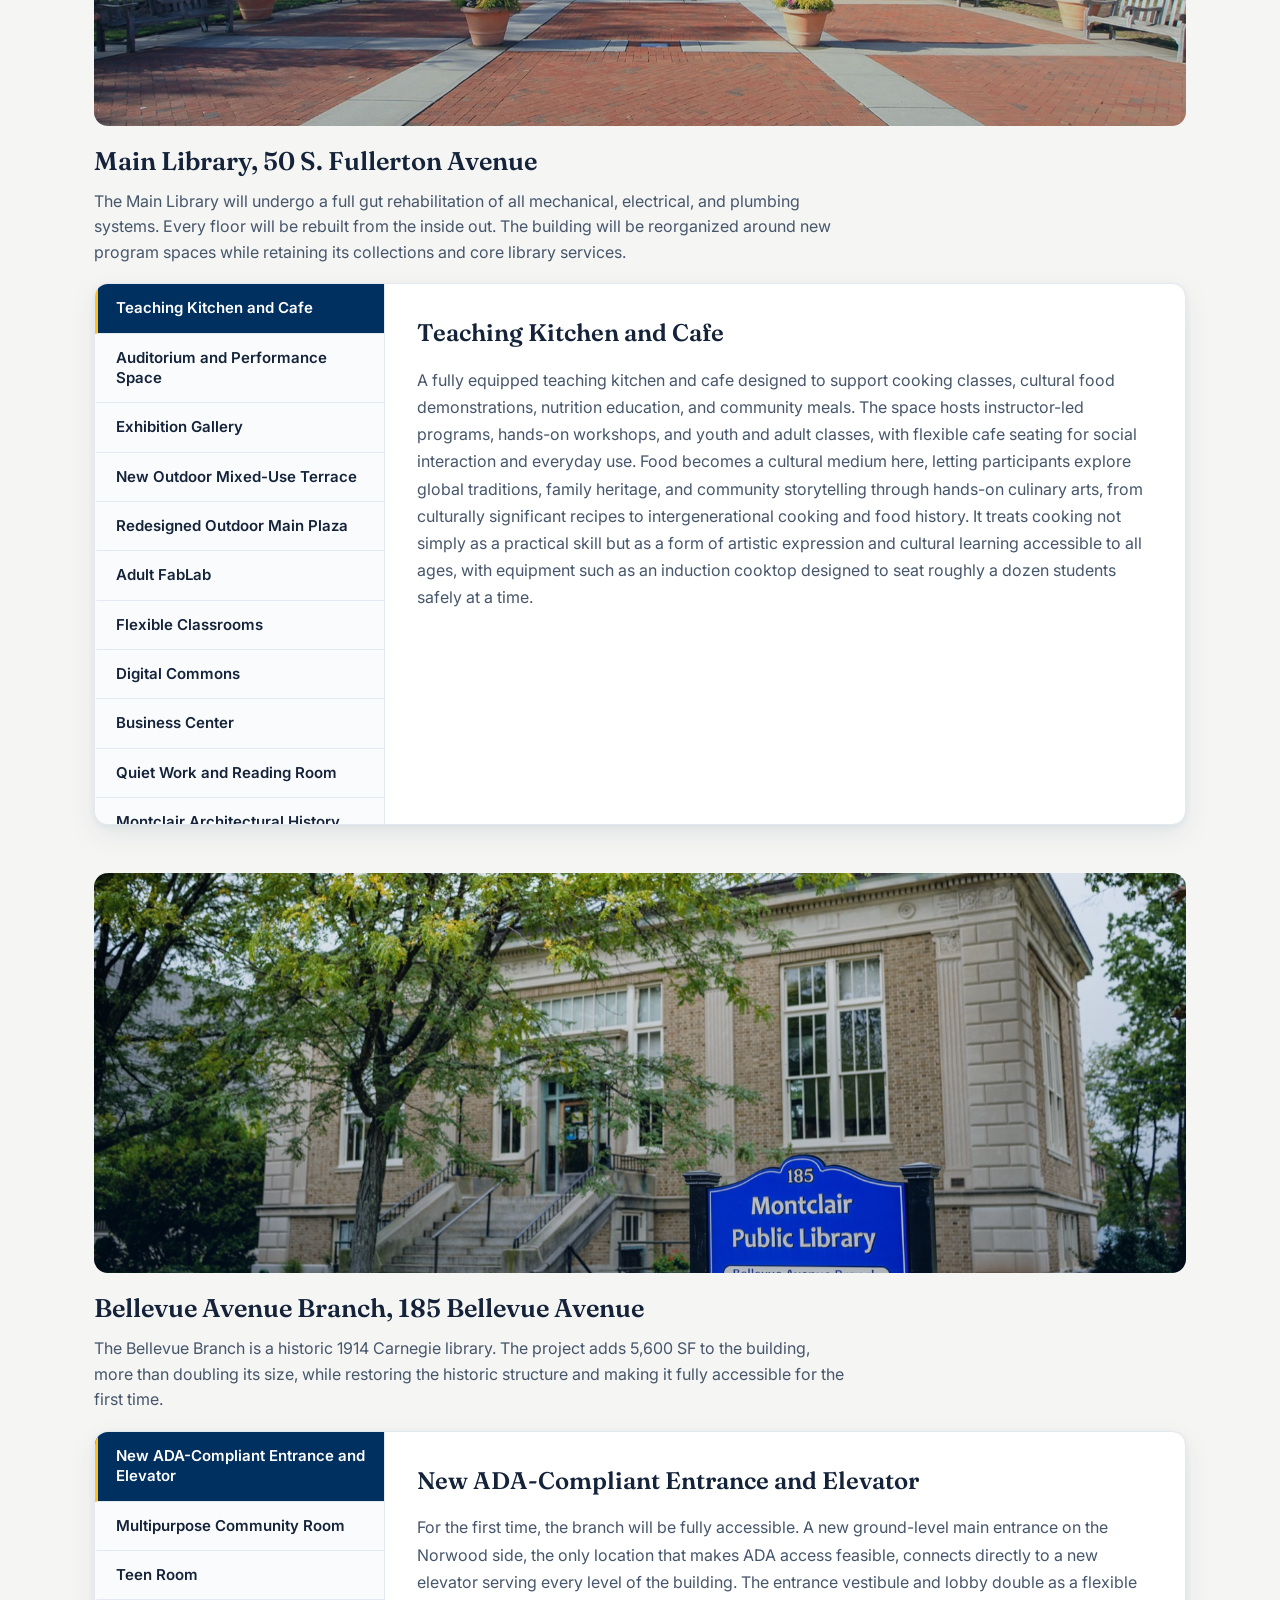
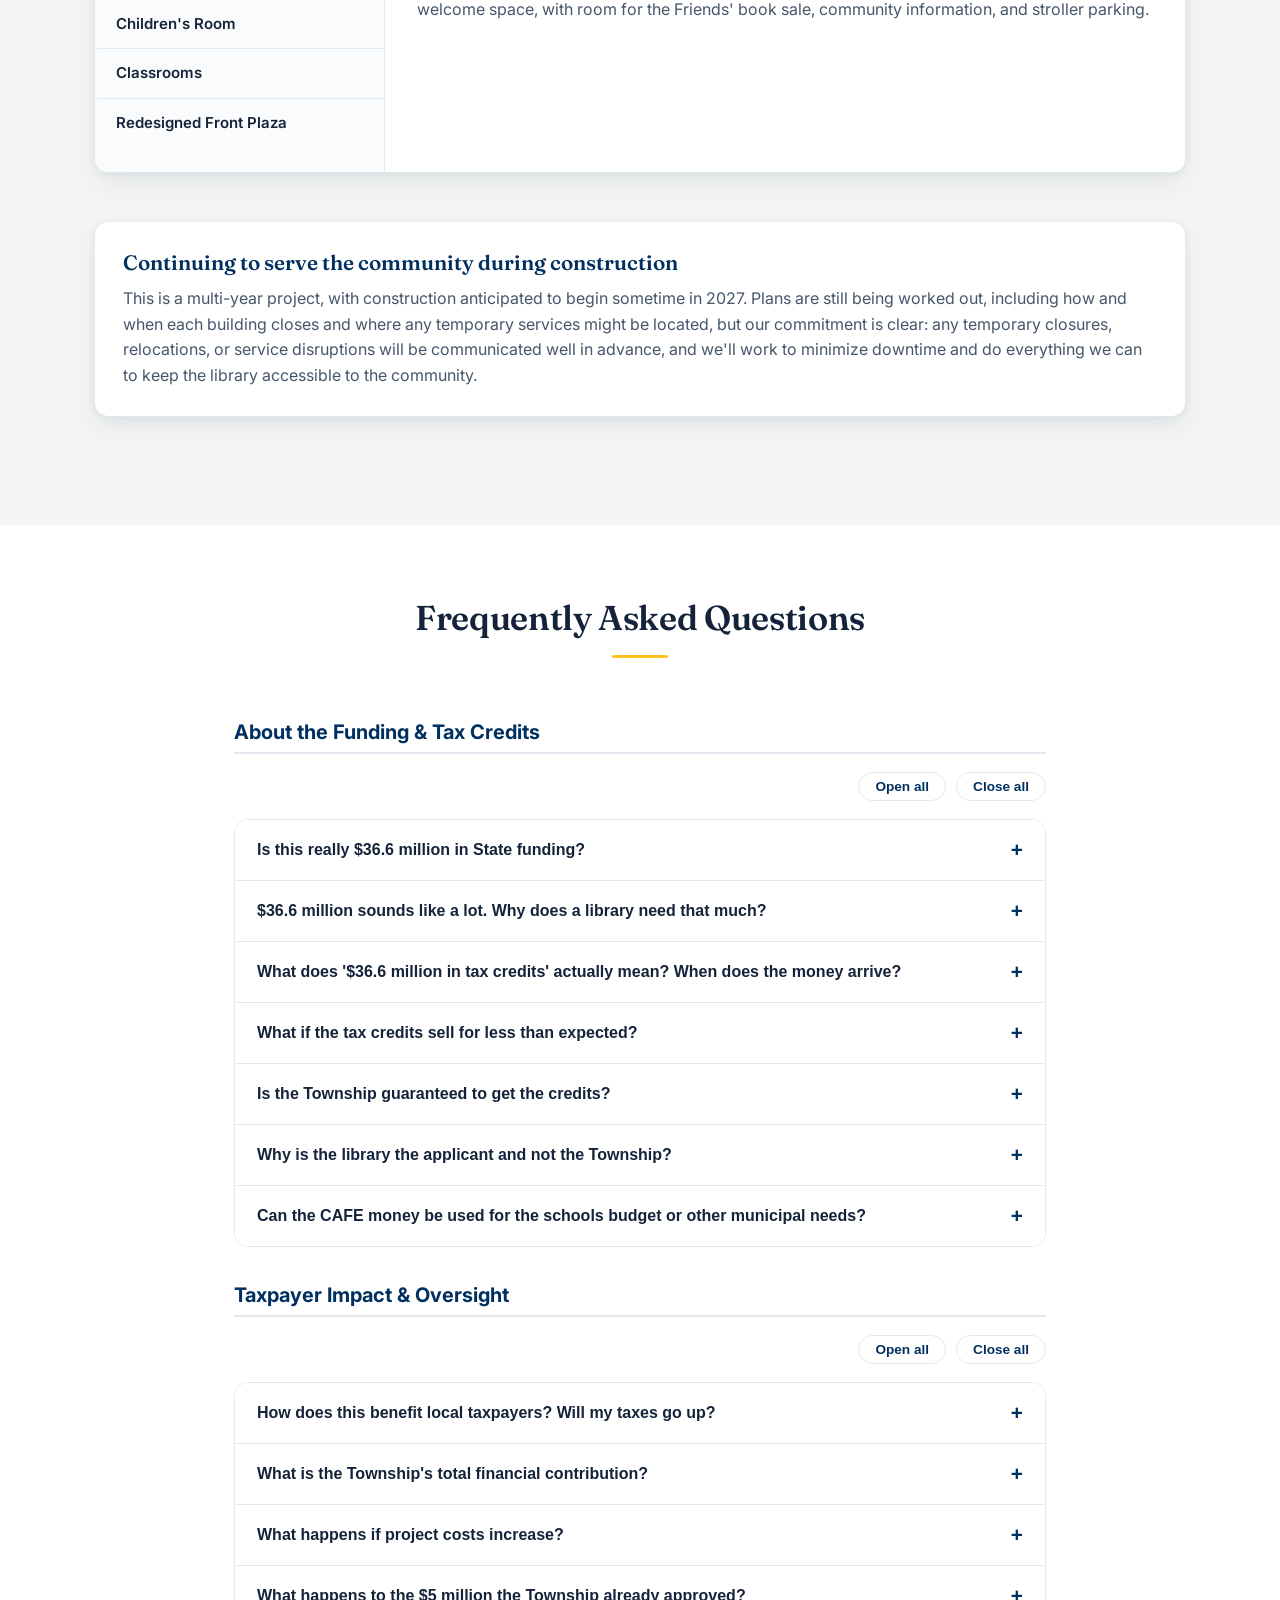
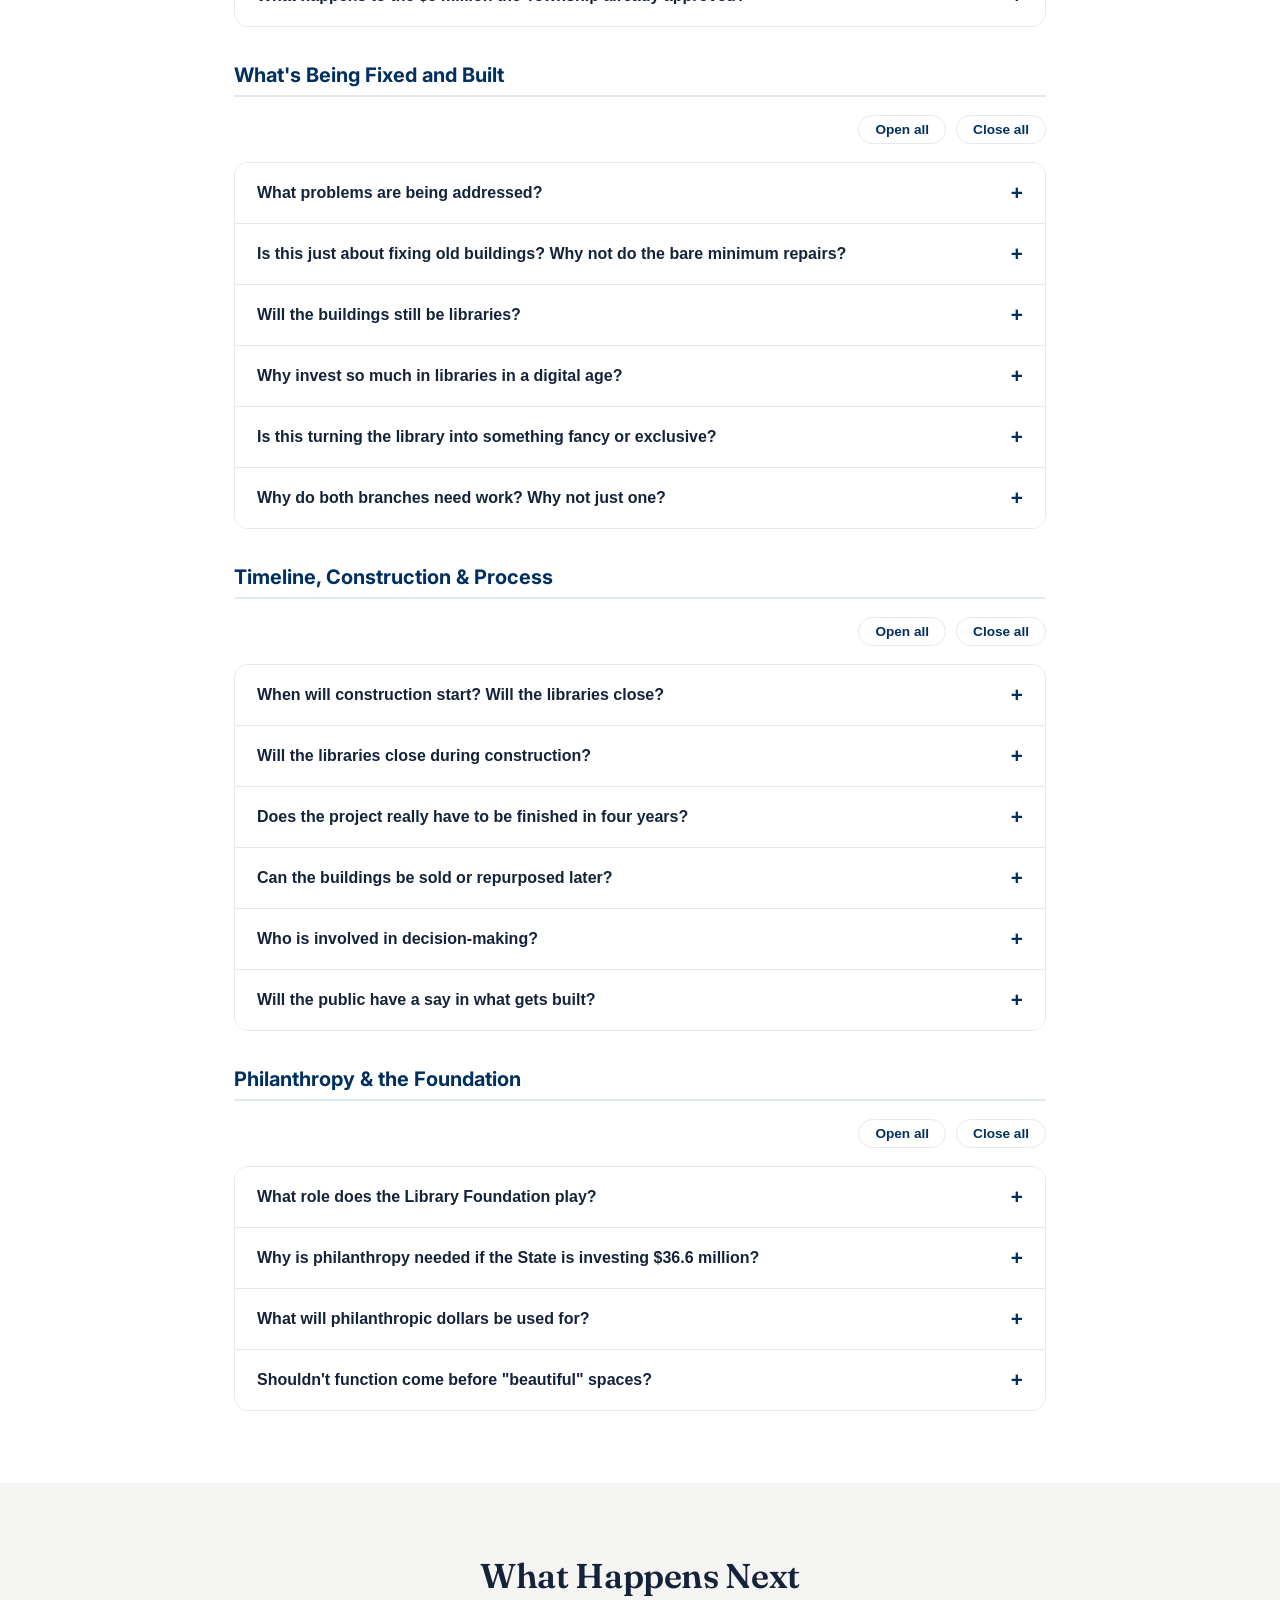
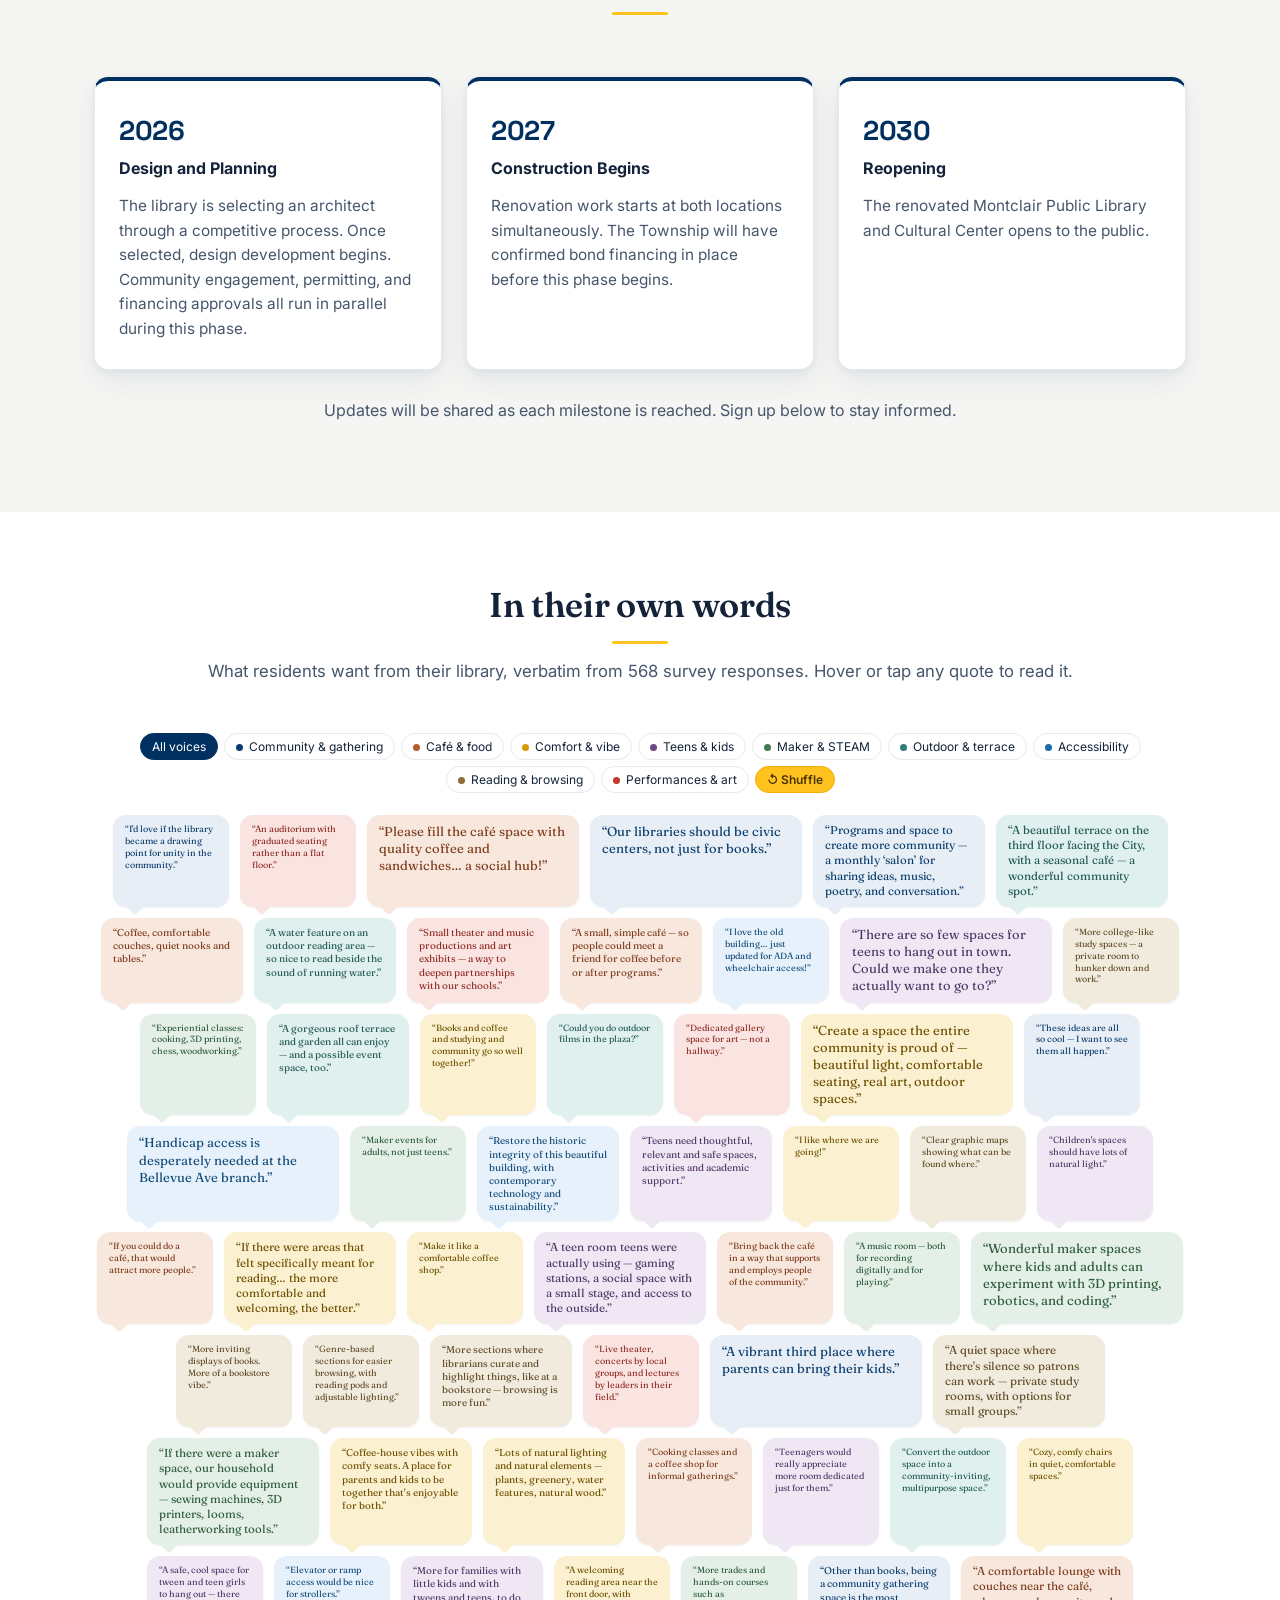
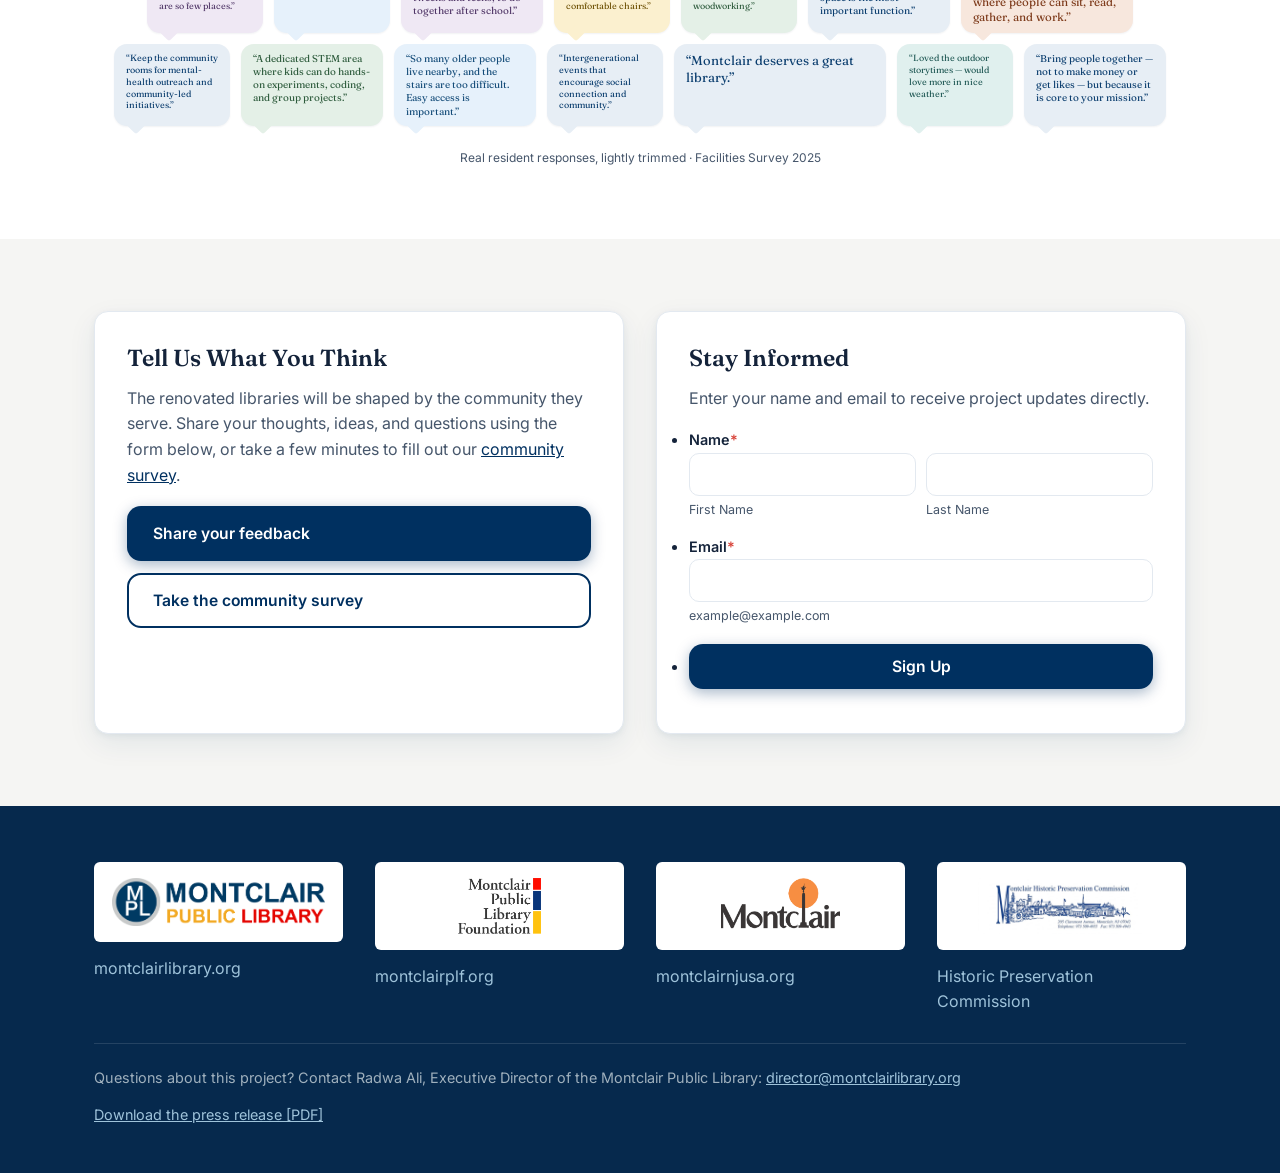
==== commit 34779a80: "Quote cloud: tap-to-toggle bubbles, fix stuck enlarge on mobile Make an enlarged bubble dismissible:" ====
--- a/index.html
+++ b/index.html
@@ -660,7 +660,7 @@
   .voices .cloud { display: flex; flex-wrap: wrap; gap: 11px; justify-content: center; align-content: center; }
   .voices .q {
     width: var(--w); border-radius: 13px; padding: 8px 12px; background: var(--tgbg);
-    cursor: default; position: relative; opacity: 0;
+    cursor: pointer; position: relative; opacity: 0;
     animation: voices-fade .5s ease forwards; animation-delay: var(--fin, 0s);
     box-shadow: 0 1px 2px rgba(10, 30, 60, .06);
     transition: transform .18s ease, box-shadow .18s ease, background .18s ease;
@@ -668,7 +668,11 @@
   .voices .q::after { content: ""; position: absolute; left: 16px; bottom: -6px; width: 12px; height: 12px; background: inherit; border-radius: 0 0 3px 0; transform: rotate(45deg); }
   .voices .q .inner { animation: voices-float var(--fdur, 8s) ease-in-out infinite; animation-delay: var(--fdelay, 0s); }
   .voices .q p { font-family: var(--font-display); margin: 0; color: var(--tx); font-size: var(--fs); line-height: 1.32; }
-  .voices .q:hover, .voices .q:focus { outline: none; transform: scale(var(--sc)); z-index: 60; background: #fff; box-shadow: 0 7px 18px rgba(10, 30, 60, .18), 0 2px 5px rgba(10, 30, 60, .1); }
+  .voices .q.is-open { outline: none; transform: scale(var(--sc)); z-index: 60; background: #fff; box-shadow: 0 7px 18px rgba(10, 30, 60, .18), 0 2px 5px rgba(10, 30, 60, .1); }
+  @media (hover: hover) {
+    .voices .q:hover { transform: scale(var(--sc)); z-index: 60; background: #fff; box-shadow: 0 7px 18px rgba(10, 30, 60, .18), 0 2px 5px rgba(10, 30, 60, .1); }
+  }
+  .voices .q:focus-visible { outline: 2px solid var(--brand); outline-offset: 2px; }
   .voices .q.xl { --w: 212px; --fs: 13px;   --sc: 1.7; }
   .voices .q.lg { --w: 172px; --fs: 11.5px; --sc: 1.95; }
   .voices .q.md { --w: 142px; --fs: 10px;   --sc: 2.15; }
@@ -1210,6 +1214,12 @@
     const oy = cy<H*0.30?'top':cy>H*0.70?'bottom':'center';
     el.style.transformOrigin=ox+' '+oy;
   }
+  function closeAll(){ cloud.querySelectorAll('.q.is-open').forEach(o=>o.classList.remove('is-open')); }
+  function toggleOpen(d){
+    const open=d.classList.contains('is-open');
+    closeAll();
+    if(!open){ setOrigin(d); d.classList.add('is-open'); }
+  }
   function render(list){
     cloud.innerHTML='';
     list.forEach((q,i)=>{
@@ -1225,10 +1235,15 @@
       d.innerHTML='<div class="inner"><p>“'+q.x+'”</p></div>';
       d.addEventListener('mouseenter',()=>setOrigin(d));
       d.addEventListener('focus',()=>setOrigin(d));
+      d.addEventListener('click',()=>toggleOpen(d));
+      d.addEventListener('keydown',e=>{ if(e.key==='Enter'||e.key===' '){ e.preventDefault(); toggleOpen(d); } });
       cloud.appendChild(d);
     });
   }
   render(shuffle(QUOTES.slice()));
+
+  document.addEventListener('click',e=>{ const b=e.target.closest('.q'); if(!b||!cloud.contains(b)) closeAll(); });
+  document.addEventListener('keydown',e=>{ if(e.key==='Escape') closeAll(); });
 
   let active='all';
   function applyFilter(key){
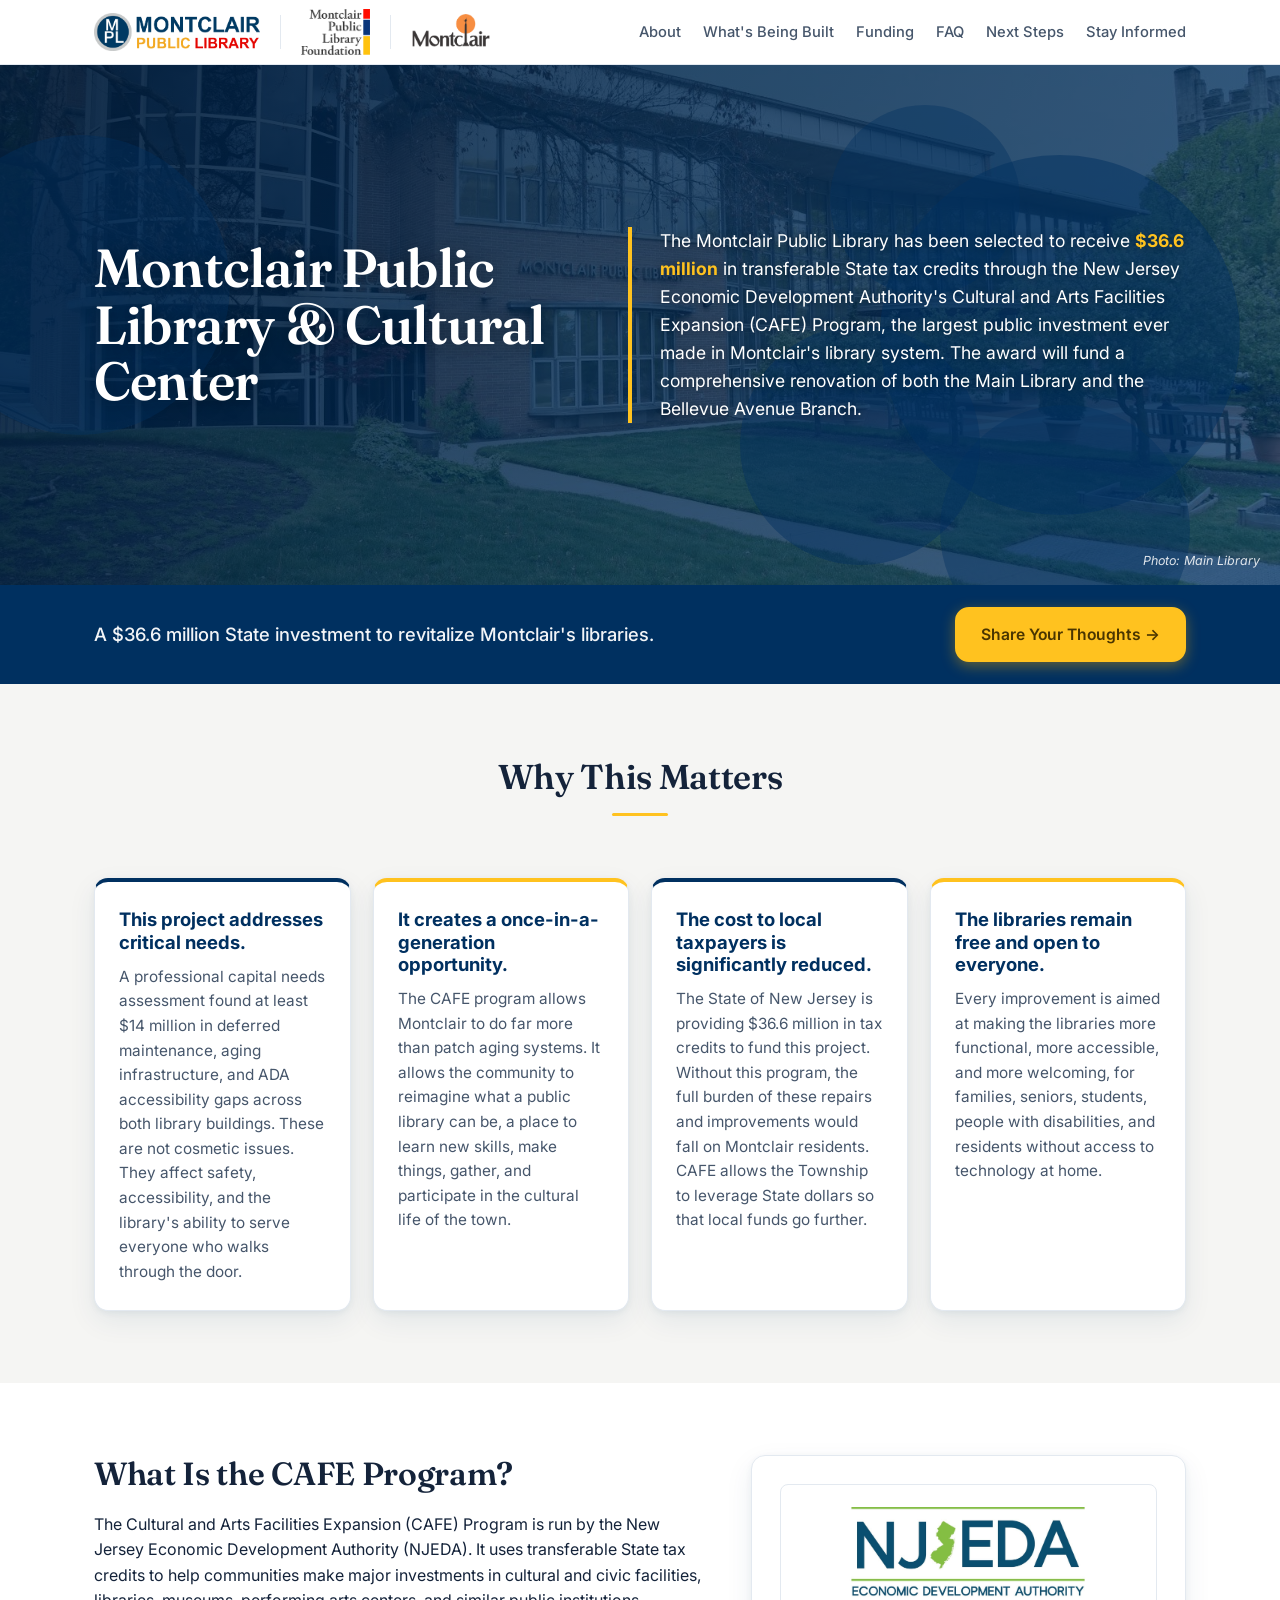
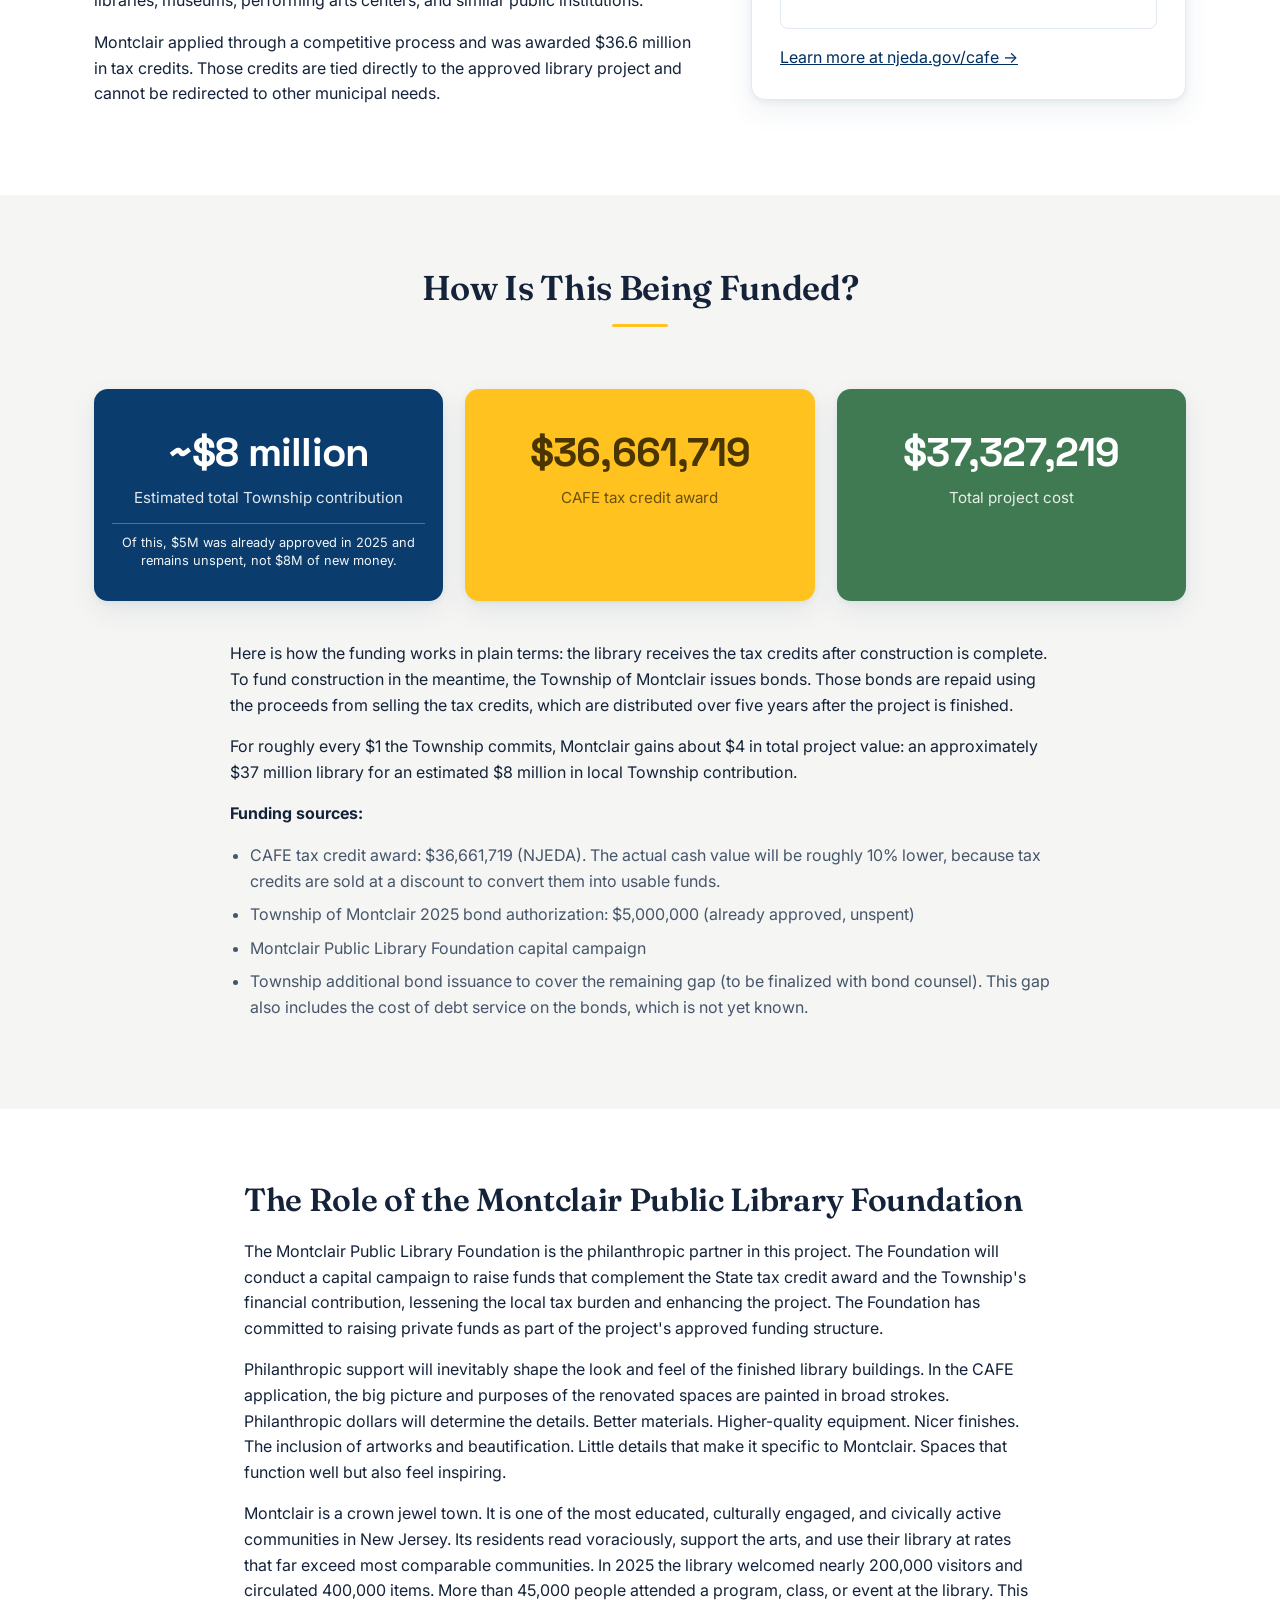
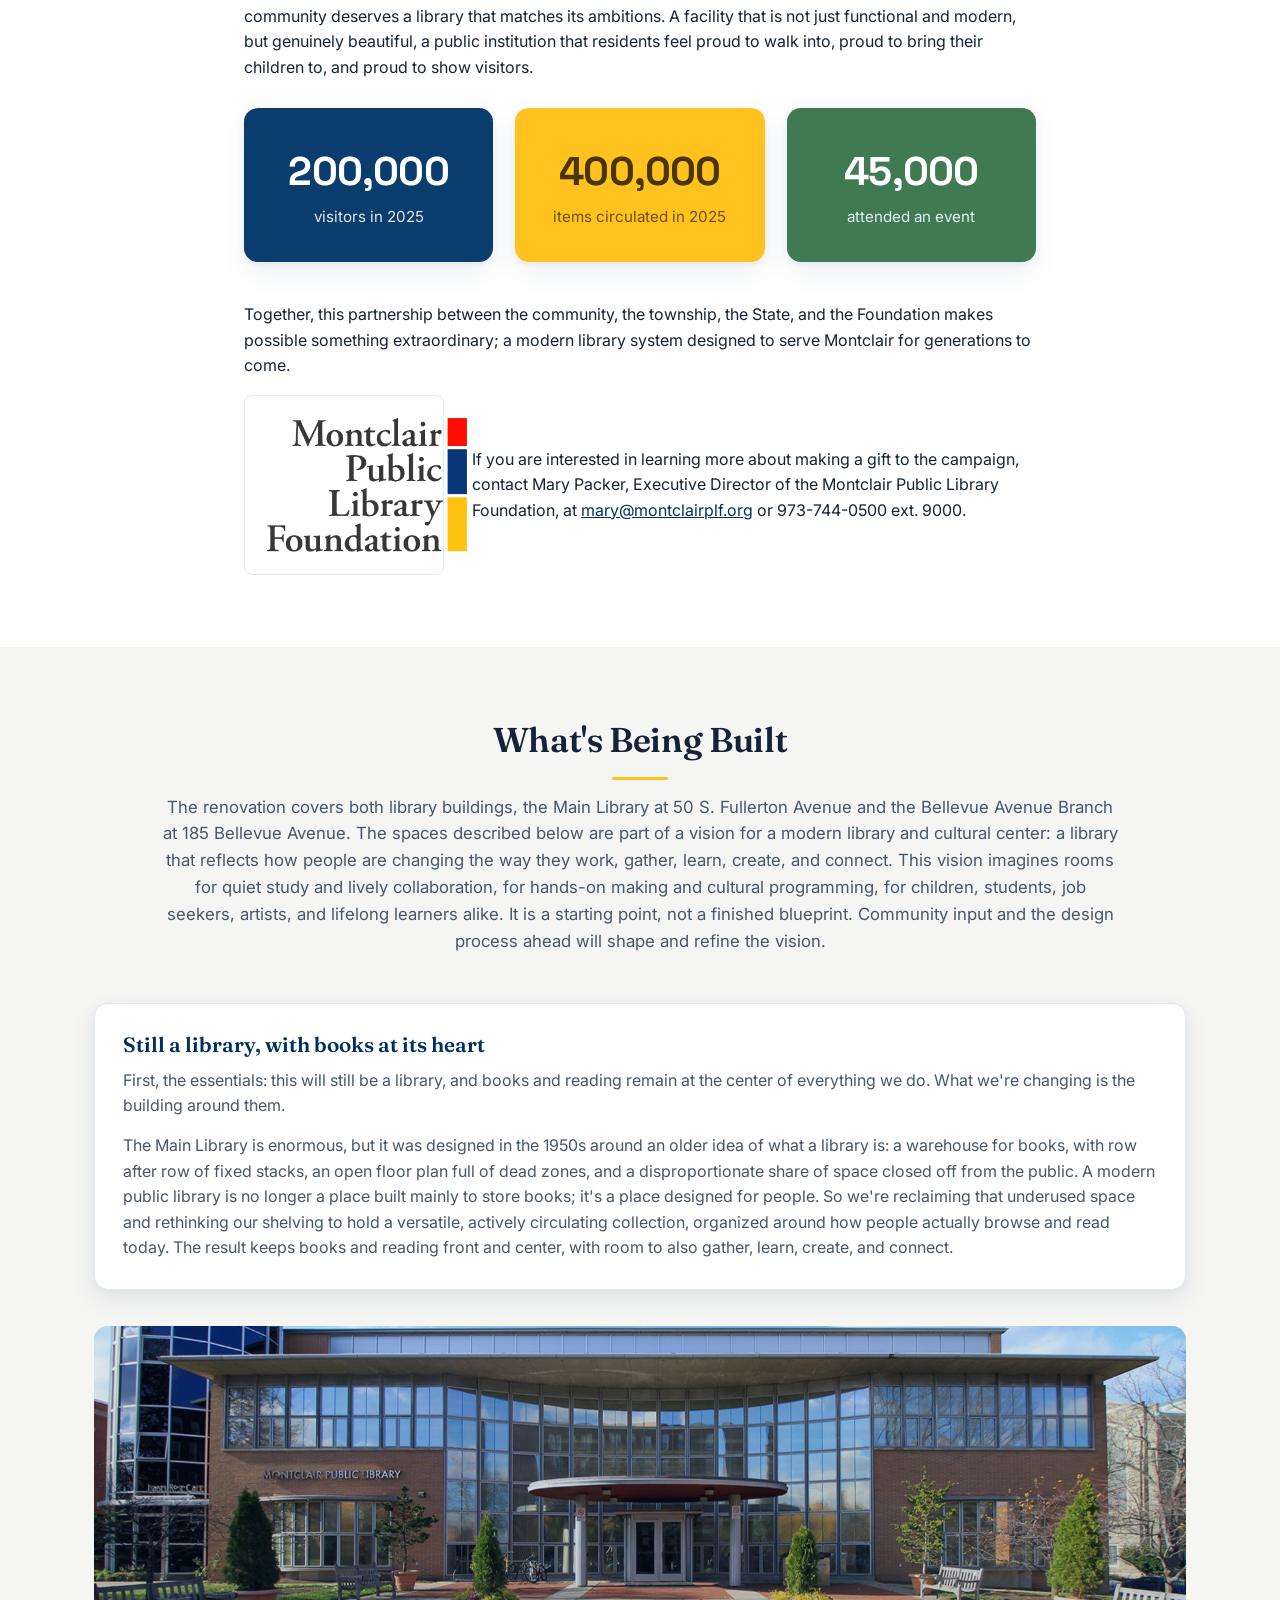
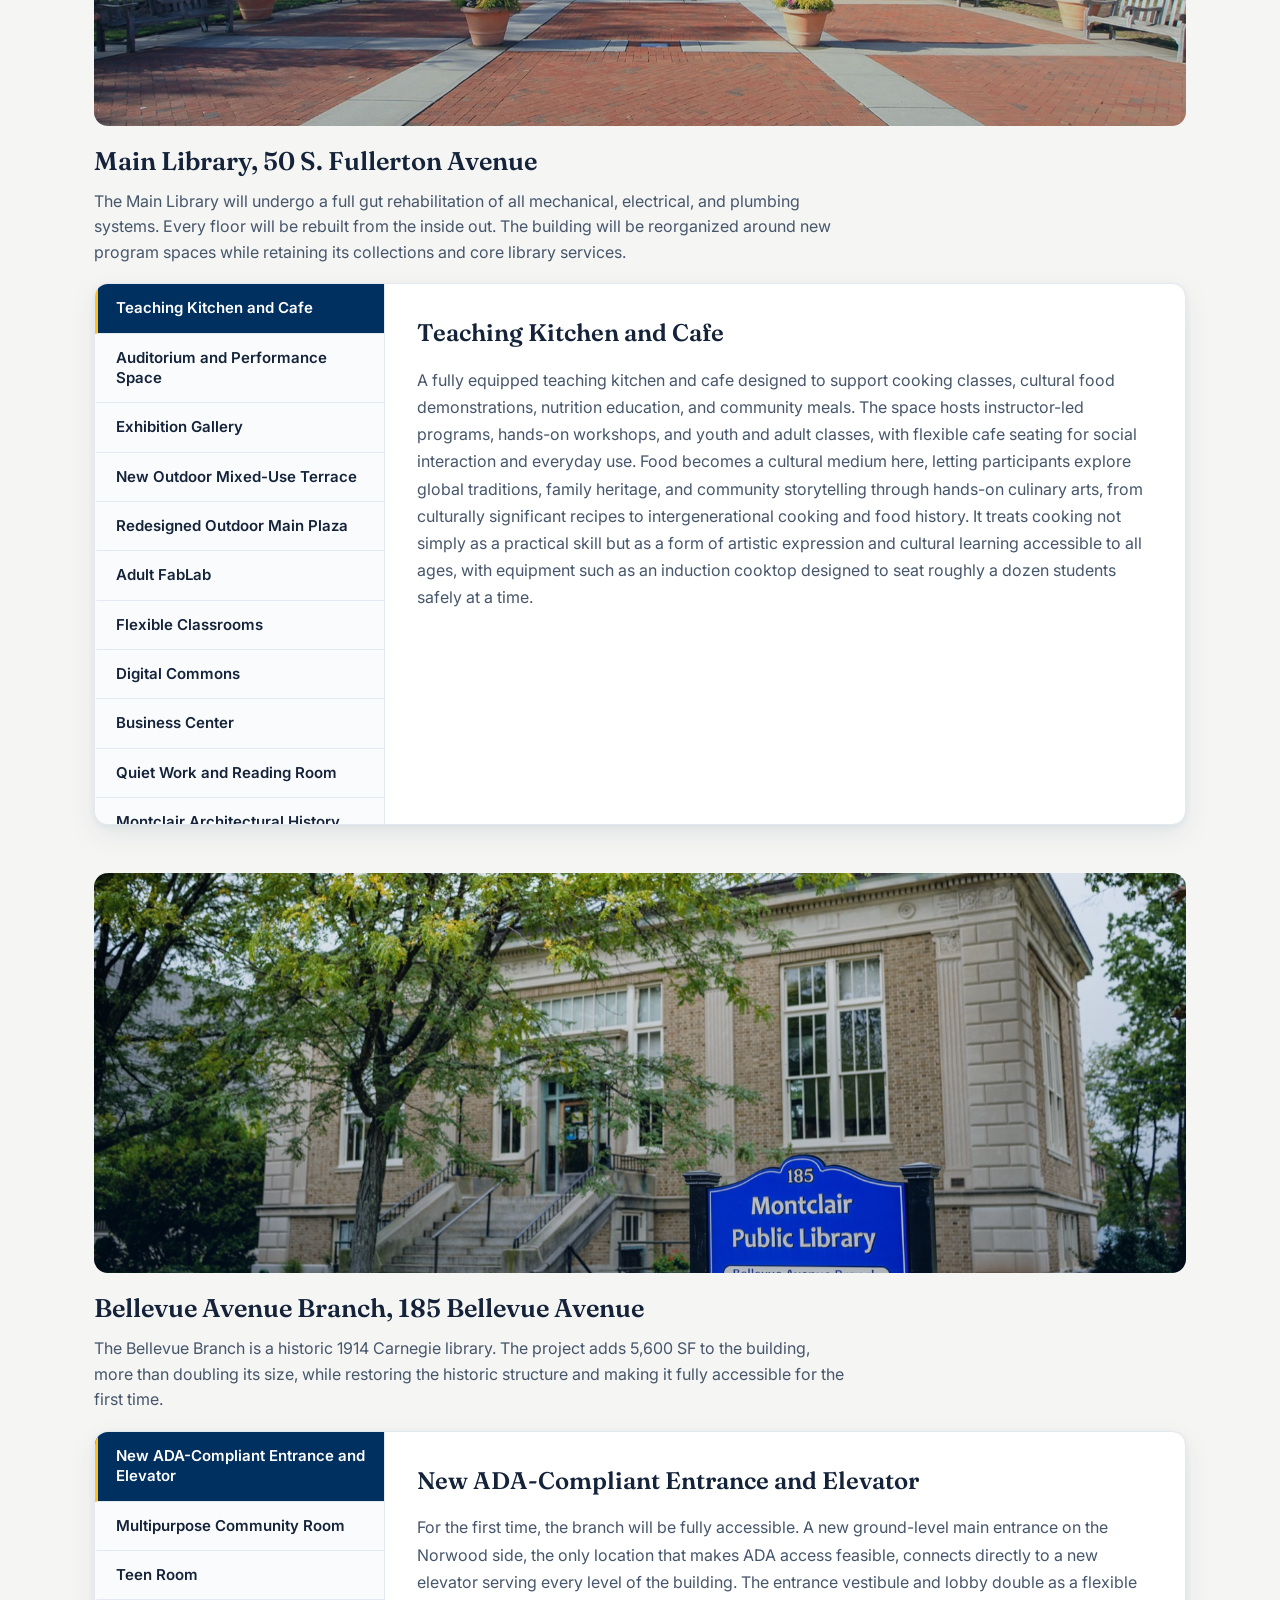
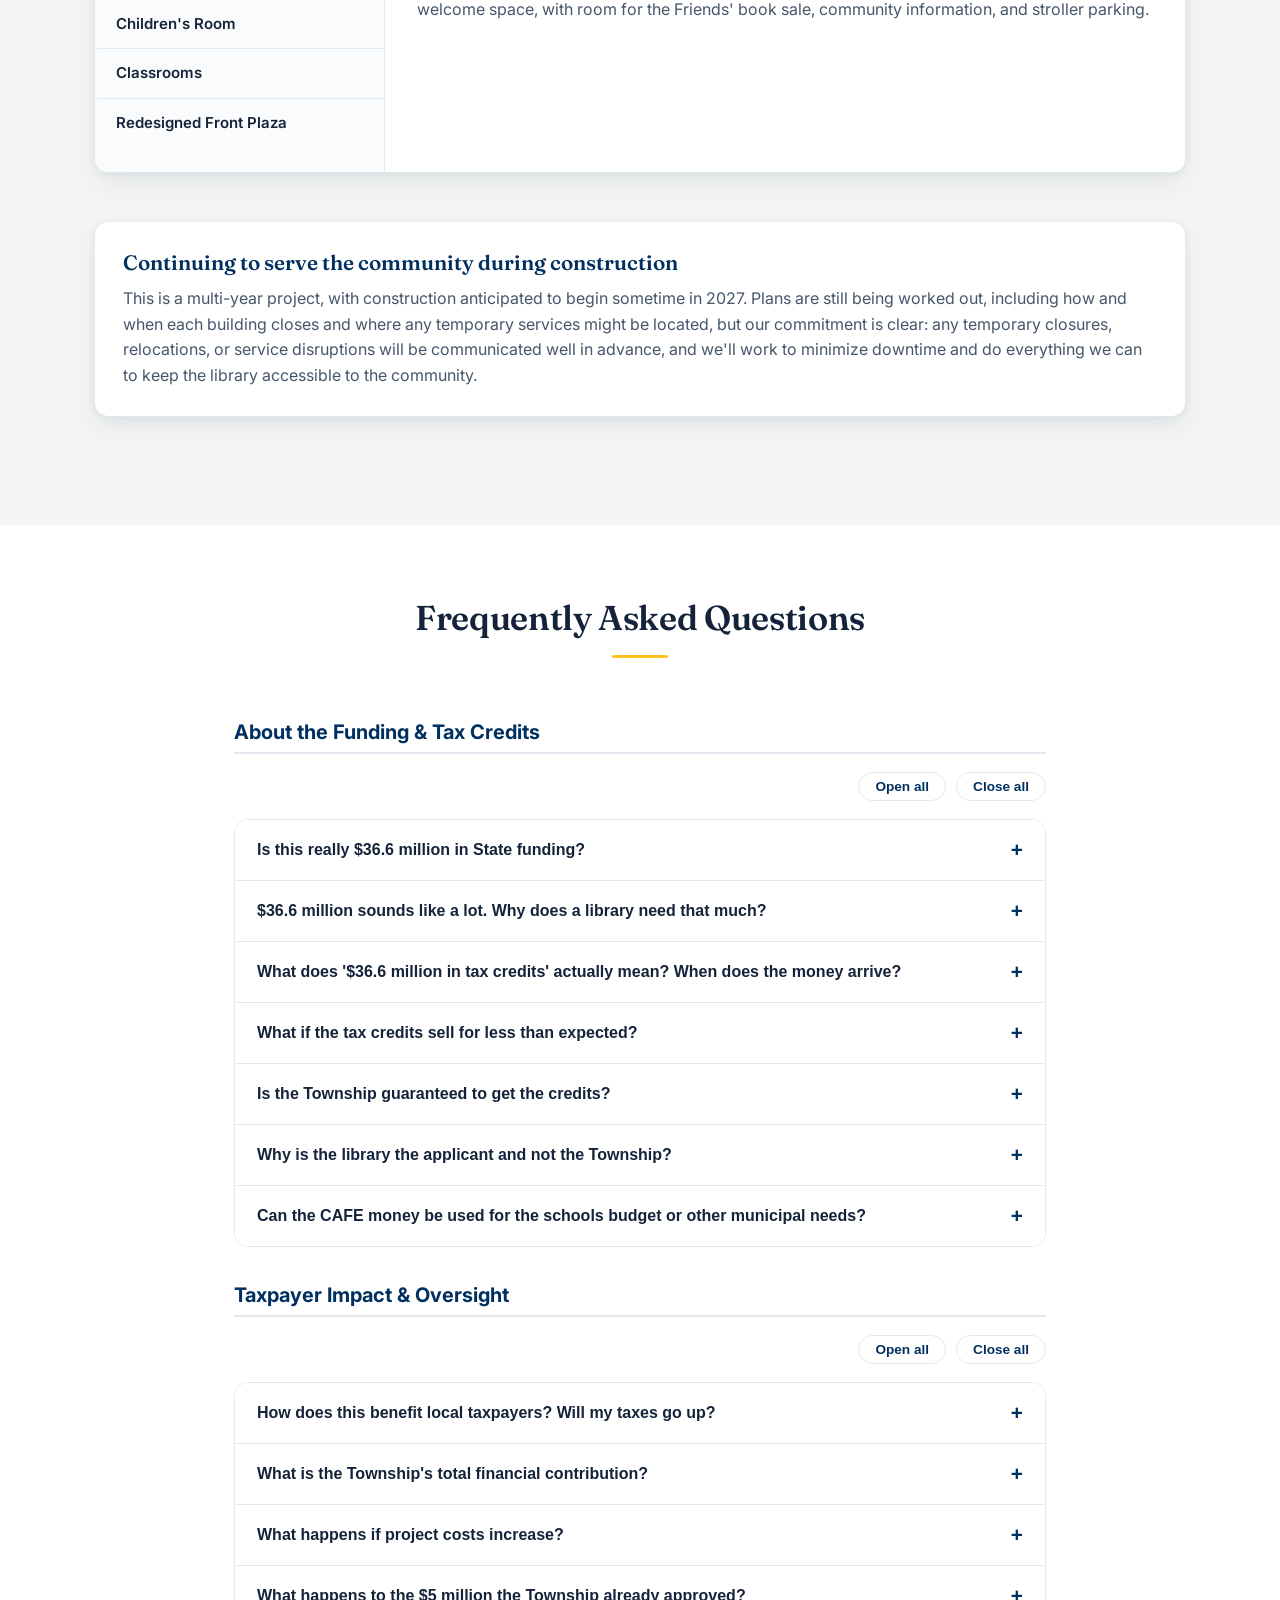
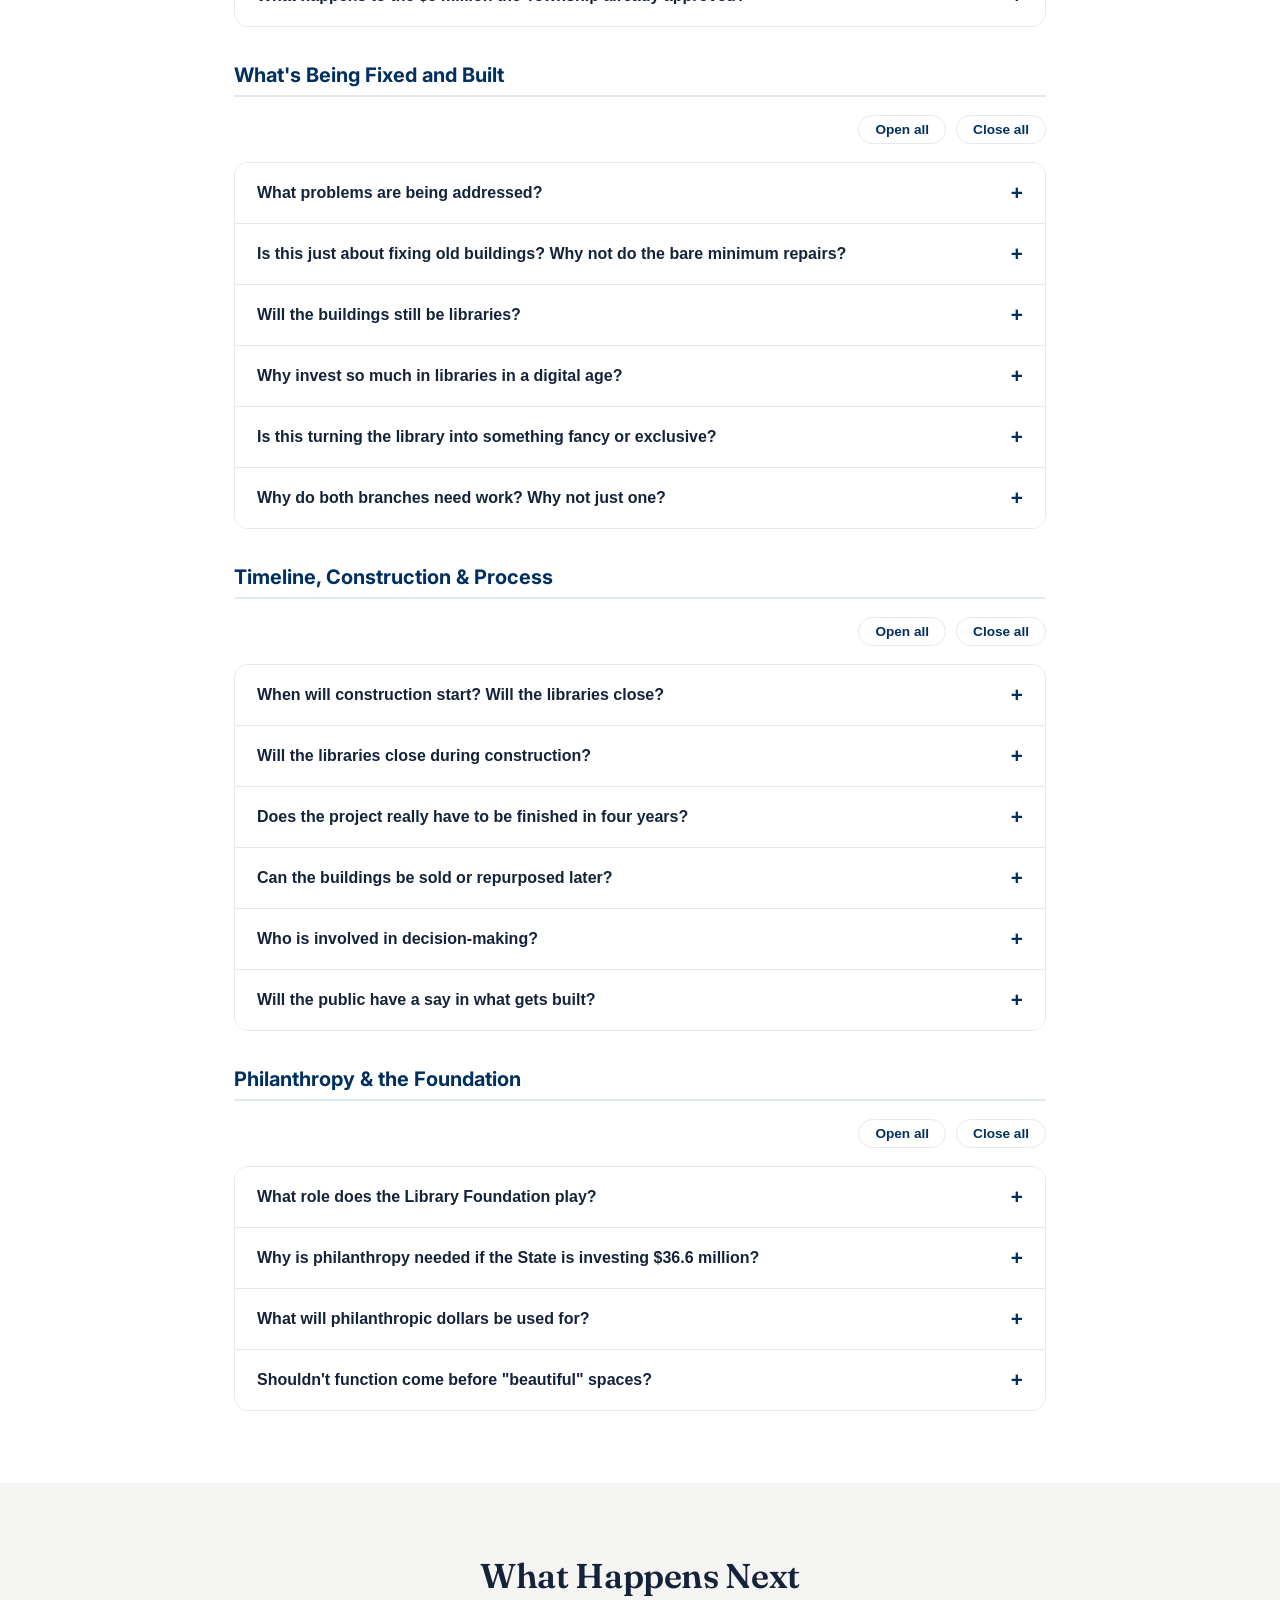
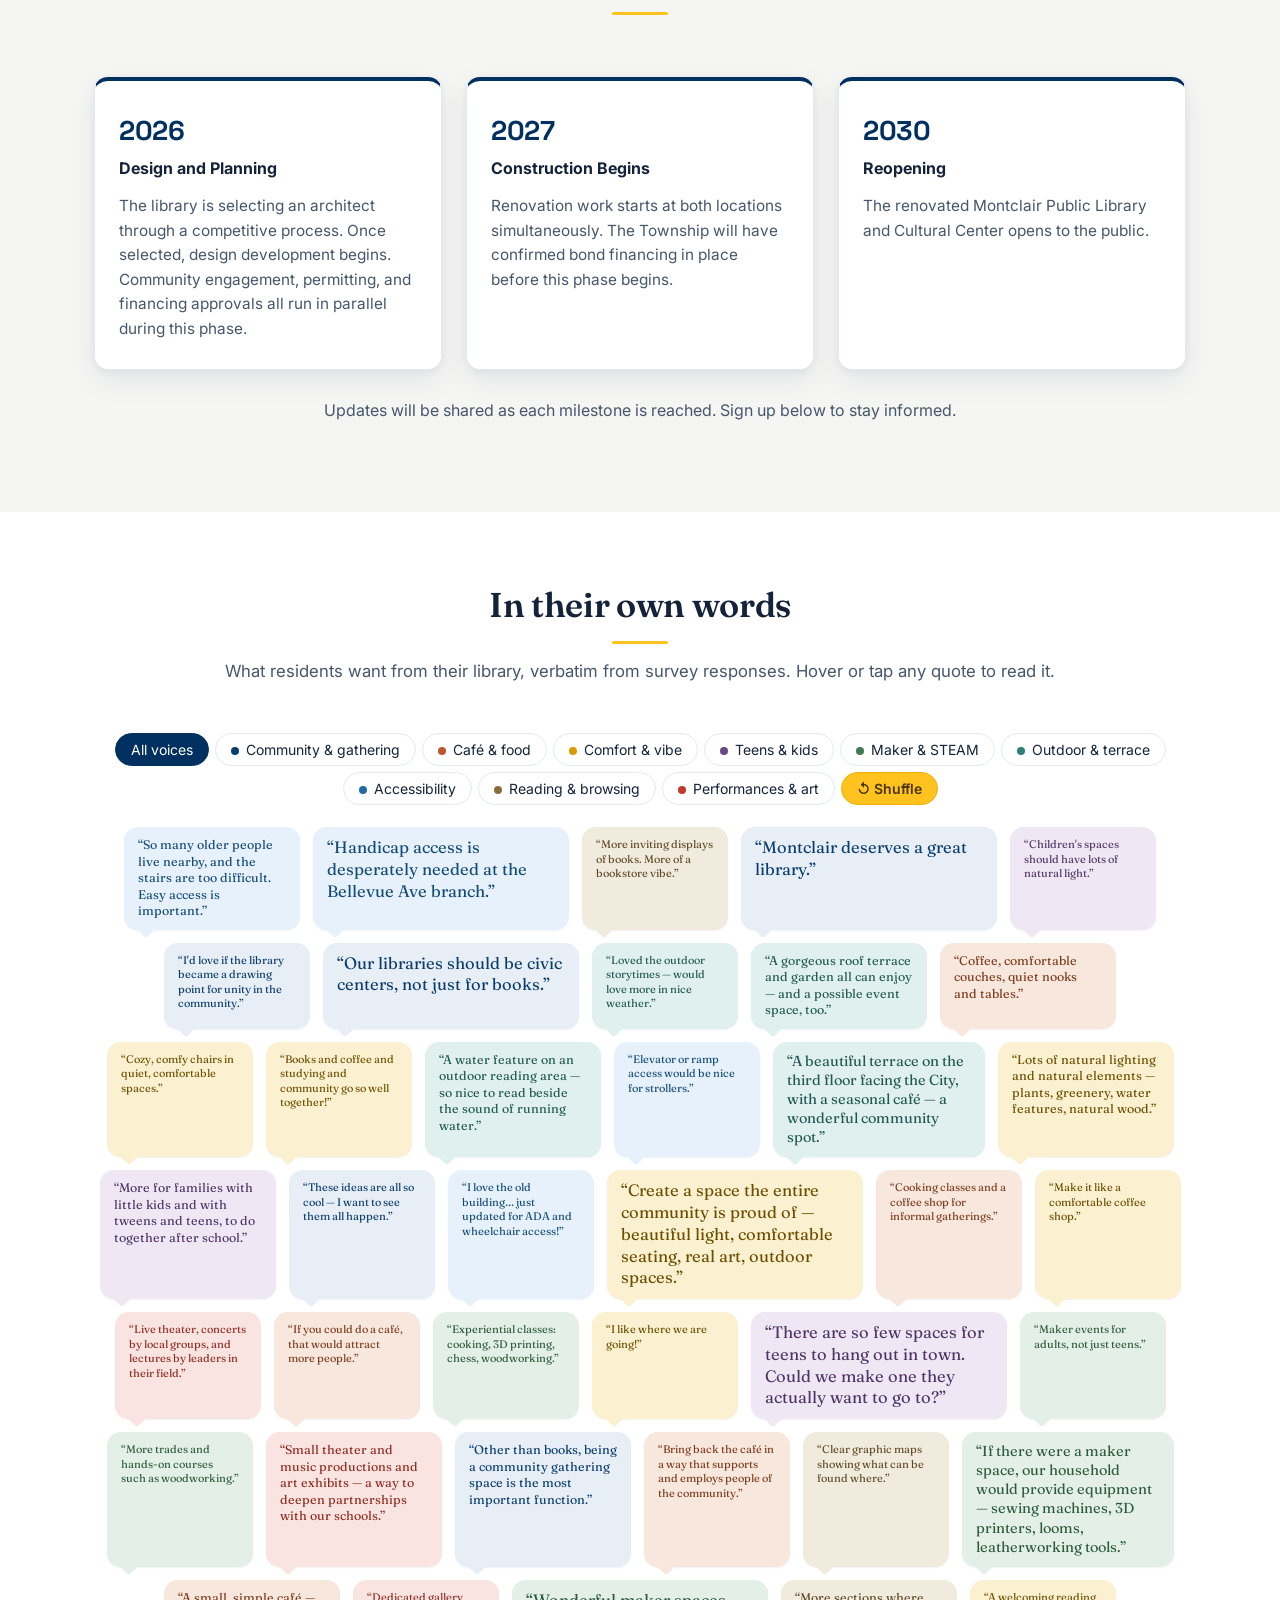
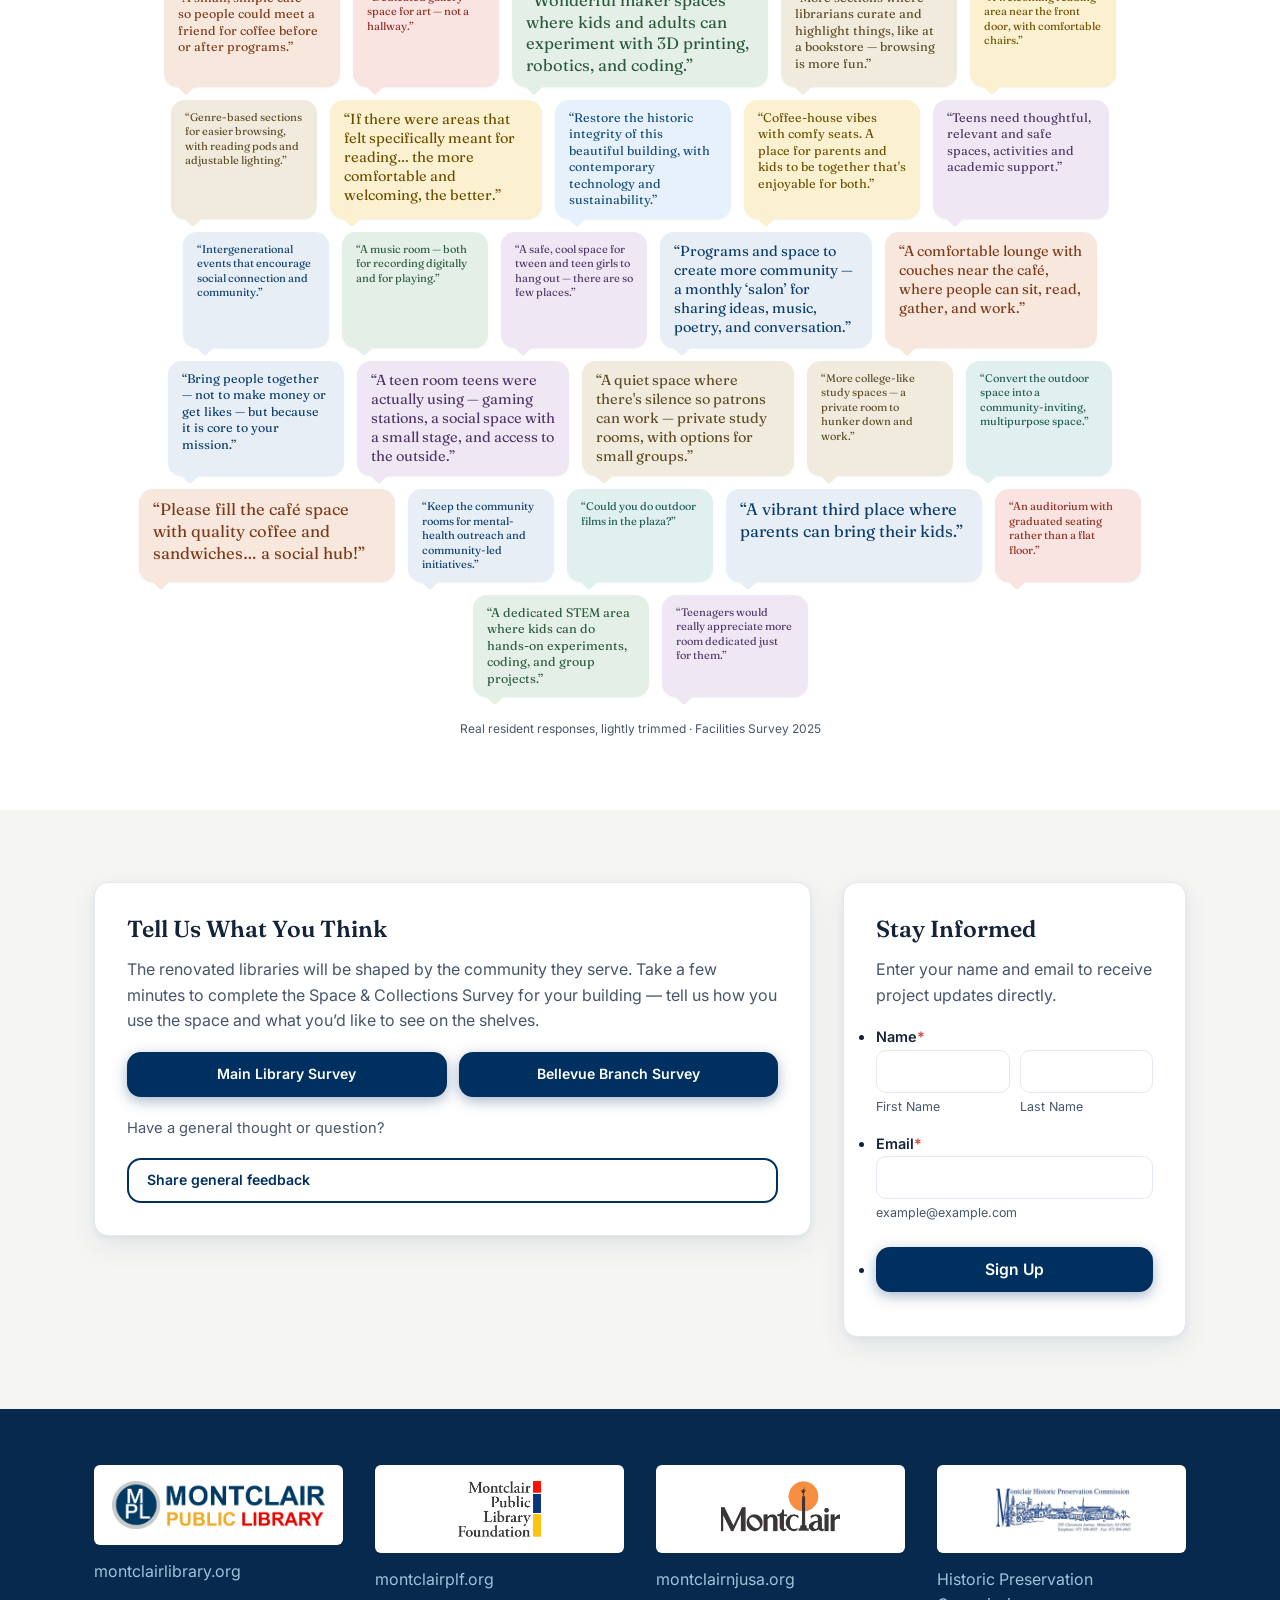
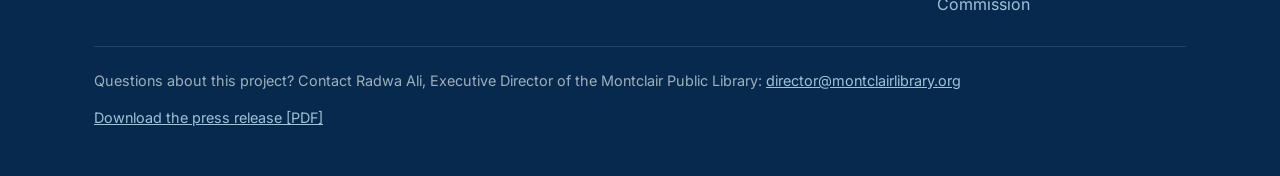
==== commit 669dcde8: "Quote cloud: enlarge resting bubbles and category chips for 100% zoom Bump bubble widths/font sizes " ====
--- a/index.html
+++ b/index.html
@@ -516,7 +516,8 @@
   .timeline-note { text-align: center; margin-top: 28px; color: var(--ink-soft); }
 
   /* ---------- Signup ---------- */
-  .signup-grid { display: grid; grid-template-columns: 1fr 1fr; gap: 32px; }
+  .signup-grid { display: grid; grid-template-columns: repeat(3, 1fr); gap: 32px; align-items: start; }
+  .signup-card--wide { grid-column: span 2; }
   .signup-card {
     background: #fff;
     border: 1px solid var(--line);
@@ -527,6 +528,10 @@
   .signup-card h3 { font-family: var(--font-display); font-weight: 600; font-size: 1.45rem; margin: 0 0 14px; }
   .signup-card p { color: var(--ink-soft); }
   .signup-actions { display: flex; flex-direction: column; gap: 12px; margin-top: 18px; }
+  .signup-actions--surveys { flex-direction: row; flex-wrap: wrap; }
+  .signup-actions--surveys .btn { flex: 1 1 220px; text-align: center; }
+  .signup-card .signup-actions .btn { padding: 9px 18px; font-size: 0.88rem; }
+  .signup-or { font-size: 0.92rem; color: var(--ink-soft); margin: 20px 0 0; }
   .field-row { display: flex; gap: 10px; margin-top: 16px; }
   .field-row input {
     flex: 1;
@@ -538,9 +543,10 @@
   .field-row input:focus { outline: 2px solid var(--brand); border-color: var(--brand); }
   /* JotForm Source-Code form: restyle to match site */
   .jf-source { margin-top: 8px; }
-  .jf-source .form-all { font-family: var(--font-sans) !important; background: transparent !important; max-width: none !important; width: 100% !important; color: var(--ink); font-size: 1rem; box-shadow: none !important; border: none !important; }
+  .jf-source .form-all { font-family: var(--font-sans) !important; background: transparent !important; max-width: none !important; width: 100% !important; color: var(--ink); font-size: 1rem; box-shadow: none !important; border: none !important; margin: 0 !important; }
   .jf-source ul.form-section { padding: 0 !important; margin: 0 !important; border: none !important; width: 100% !important; box-shadow: none !important; background: transparent !important; }
   .jf-source .form-line { margin: 0 0 12px !important; padding: 0 !important; background: transparent !important; }
+  .jf-source .form-line:last-child { margin-bottom: 0 !important; }
   .jf-source .form-label { color: var(--ink) !important; font-weight: 600 !important; font-size: 0.9rem !important; margin: 0 0 4px !important; font-family: var(--font-sans) !important; }
   .jf-source .form-sub-label { color: var(--ink-soft) !important; font-size: 0.78rem !important; }
   .jf-source .form-required { color: var(--c-red) !important; }
@@ -560,7 +566,7 @@
     height: auto !important;
   }
   .jf-source .form-textbox:focus { outline: 2px solid var(--brand) !important; border-color: var(--brand) !important; }
-  .jf-source .form-buttons-wrapper { margin: 0 !important; }
+  .jf-source .form-buttons-wrapper { margin: 0 !important; padding: 6px 0 0 !important; }
   .jf-source .form-submit-button {
     background: var(--brand) !important;
     color: #fff !important;
@@ -635,6 +641,9 @@
 
     .card-row { grid-template-columns: 1fr 1fr; }
     .two-col, .signup-grid { grid-template-columns: 1fr; }
+    .signup-card--wide { grid-column: auto; }
+    .signup-actions--surveys { flex-direction: column; }
+    .signup-actions--surveys .btn { flex: 0 0 auto; }
     .stat-row { grid-template-columns: 1fr; }
     .timeline { grid-template-columns: 1fr; }
     .footer-cols { grid-template-columns: 1fr; }
@@ -652,14 +661,14 @@
 
   /* ---------- In their own words (quote cloud) ---------- */
   .voices .filters { display: flex; flex-wrap: wrap; gap: 6px; justify-content: center; margin: 0 0 22px; }
-  .voices .chip { border: 1px solid var(--line); background: #fff; color: var(--ink); font-family: var(--font-sans); font-size: 12px; padding: 5px 11px; border-radius: 999px; cursor: pointer; transition: all .15s ease; white-space: nowrap; }
+  .voices .chip { border: 1px solid var(--line); background: #fff; color: var(--ink); font-family: var(--font-sans); font-size: 14px; padding: 7px 15px; border-radius: 999px; cursor: pointer; transition: all .15s ease; white-space: nowrap; }
   .voices .chip:hover { border-color: #b9c4d2; }
   .voices .chip.active { background: var(--brand); color: #fff; border-color: var(--brand); }
-  .voices .chip .dot { display: inline-block; width: 7px; height: 7px; border-radius: 50%; margin-right: 6px; vertical-align: middle; }
+  .voices .chip .dot { display: inline-block; width: 8px; height: 8px; border-radius: 50%; margin-right: 7px; vertical-align: middle; }
   .voices .chip.shuffle { background: var(--accent); border-color: var(--accent-dark); color: var(--accent-ink); font-weight: 600; }
-  .voices .cloud { display: flex; flex-wrap: wrap; gap: 11px; justify-content: center; align-content: center; }
+  .voices .cloud { display: flex; flex-wrap: wrap; gap: 13px; justify-content: center; align-content: center; }
   .voices .q {
-    width: var(--w); border-radius: 13px; padding: 8px 12px; background: var(--tgbg);
+    width: var(--w); border-radius: 14px; padding: 10px 14px; background: var(--tgbg);
     cursor: pointer; position: relative; opacity: 0;
     animation: voices-fade .5s ease forwards; animation-delay: var(--fin, 0s);
     box-shadow: 0 1px 2px rgba(10, 30, 60, .06);
@@ -668,15 +677,12 @@
   .voices .q::after { content: ""; position: absolute; left: 16px; bottom: -6px; width: 12px; height: 12px; background: inherit; border-radius: 0 0 3px 0; transform: rotate(45deg); }
   .voices .q .inner { animation: voices-float var(--fdur, 8s) ease-in-out infinite; animation-delay: var(--fdelay, 0s); }
   .voices .q p { font-family: var(--font-display); margin: 0; color: var(--tx); font-size: var(--fs); line-height: 1.32; }
-  .voices .q.is-open { outline: none; transform: scale(var(--sc)); z-index: 60; background: #fff; box-shadow: 0 7px 18px rgba(10, 30, 60, .18), 0 2px 5px rgba(10, 30, 60, .1); }
-  @media (hover: hover) {
-    .voices .q:hover { transform: scale(var(--sc)); z-index: 60; background: #fff; box-shadow: 0 7px 18px rgba(10, 30, 60, .18), 0 2px 5px rgba(10, 30, 60, .1); }
-  }
+  .voices .q.is-open, .voices .q.is-hover { outline: none; transform: scale(var(--sc)); z-index: 60; background: #fff; box-shadow: 0 7px 18px rgba(10, 30, 60, .18), 0 2px 5px rgba(10, 30, 60, .1); }
   .voices .q:focus-visible { outline: 2px solid var(--brand); outline-offset: 2px; }
-  .voices .q.xl { --w: 212px; --fs: 13px;   --sc: 1.7; }
-  .voices .q.lg { --w: 172px; --fs: 11.5px; --sc: 1.95; }
-  .voices .q.md { --w: 142px; --fs: 10px;   --sc: 2.15; }
-  .voices .q.sm { --w: 116px; --fs: 9px;    --sc: 2.4; }
+  .voices .q.xl { --w: 256px; --fs: 16.5px; --sc: 1.5; }
+  .voices .q.lg { --w: 212px; --fs: 14.5px; --sc: 1.65; }
+  .voices .q.md { --w: 176px; --fs: 12.5px; --sc: 1.85; }
+  .voices .q.sm { --w: 146px; --fs: 11px;   --sc: 2.05; }
   .voices .q.hide { display: none; }
   .voices .voices-foot { text-align: center; color: var(--ink-soft); font-size: 12px; margin: 22px 0 0; }
   @keyframes voices-fade { to { opacity: 1; } }
@@ -1108,7 +1114,7 @@
   <div class="wrap">
     <div class="section-head section-head--wide">
       <h2 id="voices-title">In their own words</h2>
-      <p>What residents want from their library, verbatim from 568 survey responses. Hover or tap any quote to read it.</p>
+      <p>What residents want from their library, verbatim from survey responses. Hover or tap any quote to read it.</p>
     </div>
     <div class="filters" id="voicesFilters"></div>
     <div class="cloud" id="voicesCloud" role="list" aria-labelledby="voices-title"></div>
@@ -1214,11 +1220,12 @@
     const oy = cy<H*0.30?'top':cy>H*0.70?'bottom':'center';
     el.style.transformOrigin=ox+' '+oy;
   }
-  function closeAll(){ cloud.querySelectorAll('.q.is-open').forEach(o=>o.classList.remove('is-open')); }
+  function closeAll(){ cloud.querySelectorAll('.q.is-open, .q.is-hover').forEach(o=>{o.classList.remove('is-open'); o.classList.remove('is-hover');}); }
   function toggleOpen(d){
     const open=d.classList.contains('is-open');
     closeAll();
     if(!open){ setOrigin(d); d.classList.add('is-open'); }
+    else { d._noHover=true; } // clicked an open bubble: keep it shrunk until the pointer leaves
   }
   function render(list){
     cloud.innerHTML='';
@@ -1233,7 +1240,8 @@
       d.style.setProperty('--fdelay',((i%9)*0.4).toFixed(2)+'s');
       d.style.setProperty('--fin',Math.min(i*0.02,0.5).toFixed(2)+'s');
       d.innerHTML='<div class="inner"><p>“'+q.x+'”</p></div>';
-      d.addEventListener('mouseenter',()=>setOrigin(d));
+      d.addEventListener('mouseenter',()=>{ if(d._noHover) return; setOrigin(d); if(!d.classList.contains('is-open')) d.classList.add('is-hover'); });
+      d.addEventListener('mouseleave',()=>{ d.classList.remove('is-hover'); d._noHover=false; });
       d.addEventListener('focus',()=>setOrigin(d));
       d.addEventListener('click',()=>toggleOpen(d));
       d.addEventListener('keydown',e=>{ if(e.key==='Enter'||e.key===' '){ e.preventDefault(); toggleOpen(d); } });
@@ -1272,12 +1280,16 @@
 <section id="feedback">
   <div class="wrap">
     <div class="signup-grid">
-      <div class="signup-card">
+      <div class="signup-card signup-card--wide">
         <h3>Tell Us What You Think</h3>
-        <p>The renovated libraries will be shaped by the community they serve. Share your thoughts, ideas, and questions using the form below, or take a few minutes to fill out our <a href="https://form.jotform.com/261602877569066">community survey</a>.</p>
+        <p>The renovated libraries will be shaped by the community they serve. Take a few minutes to complete the Space &amp; Collections Survey for your building &mdash; tell us how you use the space and what you&rsquo;d like to see on the shelves.</p>
+        <div class="signup-actions signup-actions--surveys">
+          <a class="btn btn-primary" href="https://form.jotform.com/261671006642149" target="_blank" rel="noopener">Main Library Survey</a>
+          <a class="btn btn-primary" href="https://form.jotform.com/261671302438151" target="_blank" rel="noopener">Bellevue Branch Survey</a>
+        </div>
+        <p class="signup-or">Have a general thought or question?</p>
         <div class="signup-actions">
-          <a class="btn btn-primary" href="https://form.jotform.com/261604782355056" target="_blank" rel="noopener" onclick="window.open(this.href, 'mplFeedbackForm', 'scrollbars=yes,toolbar=no,resizable=yes,width=700,height=600'); return false;">Share your feedback</a>
-          <a class="btn btn-outline" href="https://form.jotform.com/261602877569066">Take the community survey</a>
+          <a class="btn btn-outline" href="https://form.jotform.com/261604782355056" target="_blank" rel="noopener" onclick="window.open(this.href, 'mplFeedbackForm', 'scrollbars=yes,toolbar=no,resizable=yes,width=700,height=600'); return false;">Share general feedback</a>
         </div>
       </div>
       <div class="signup-card">
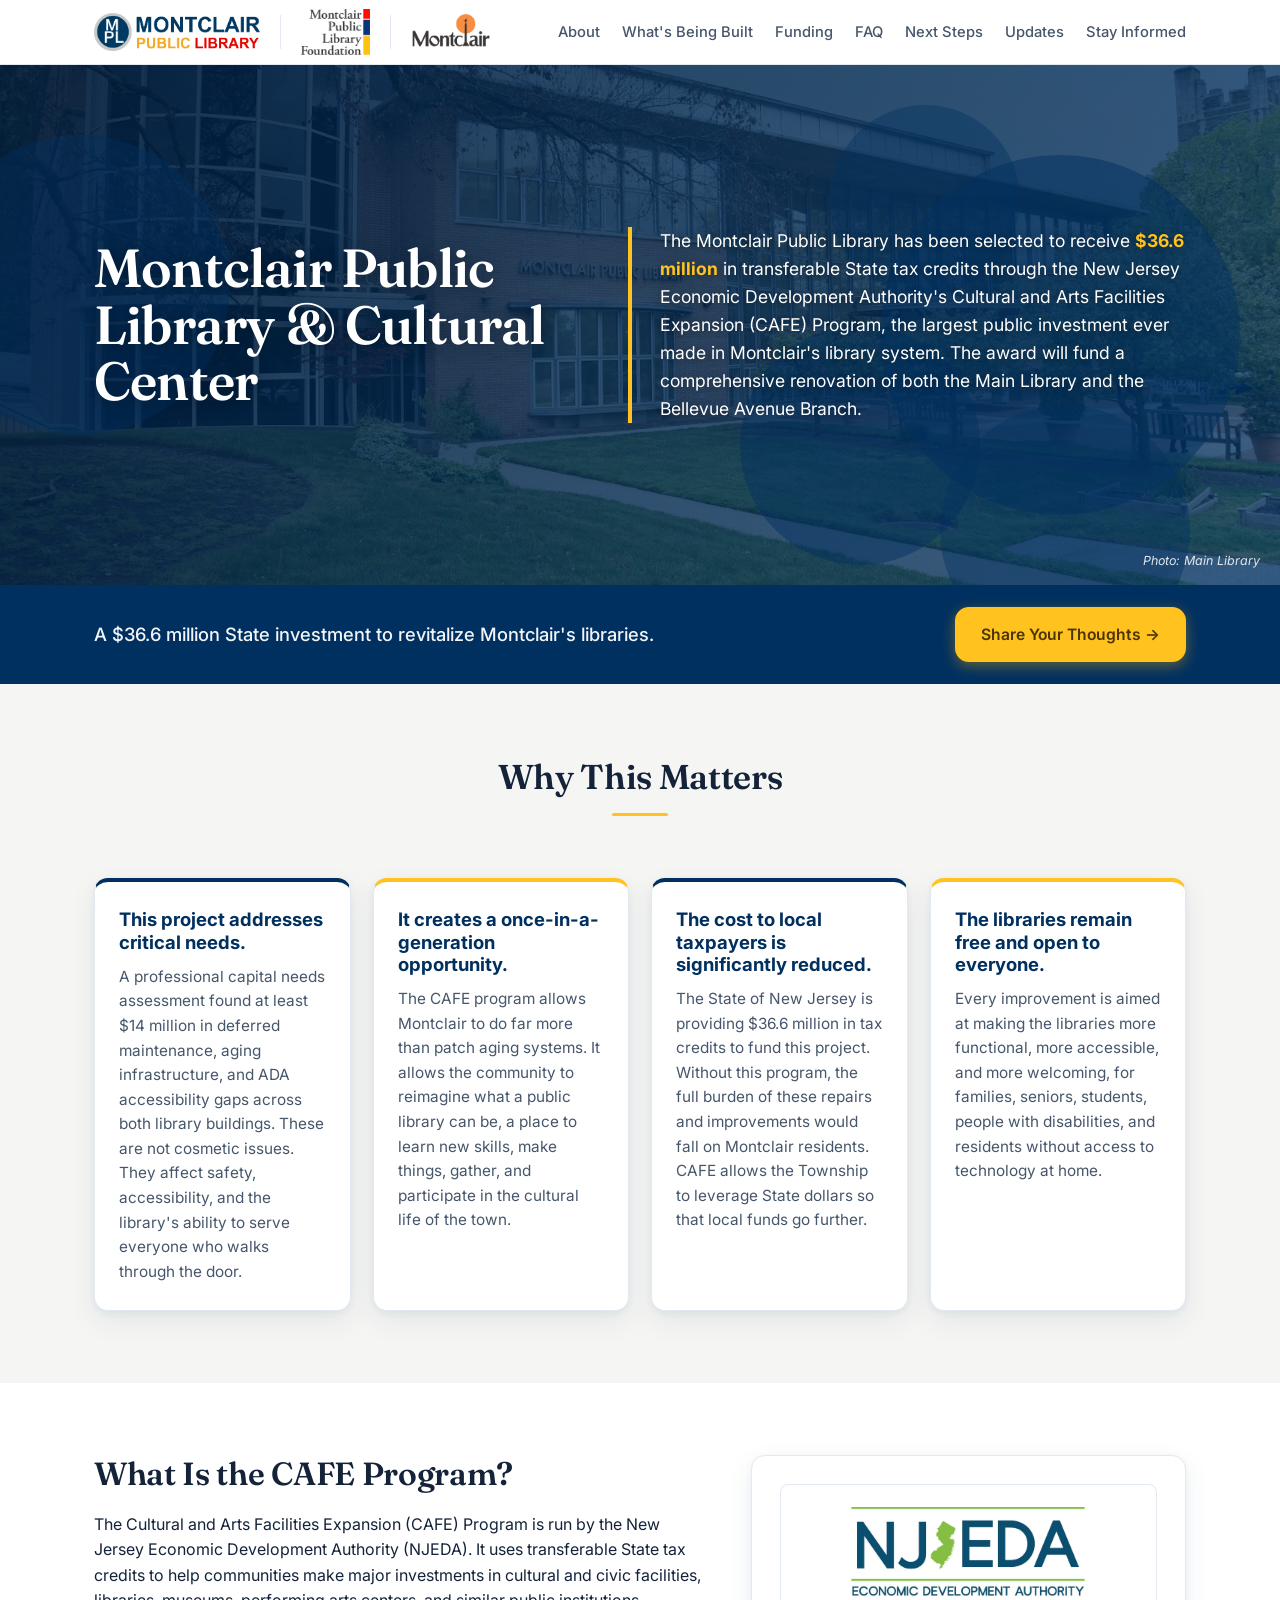
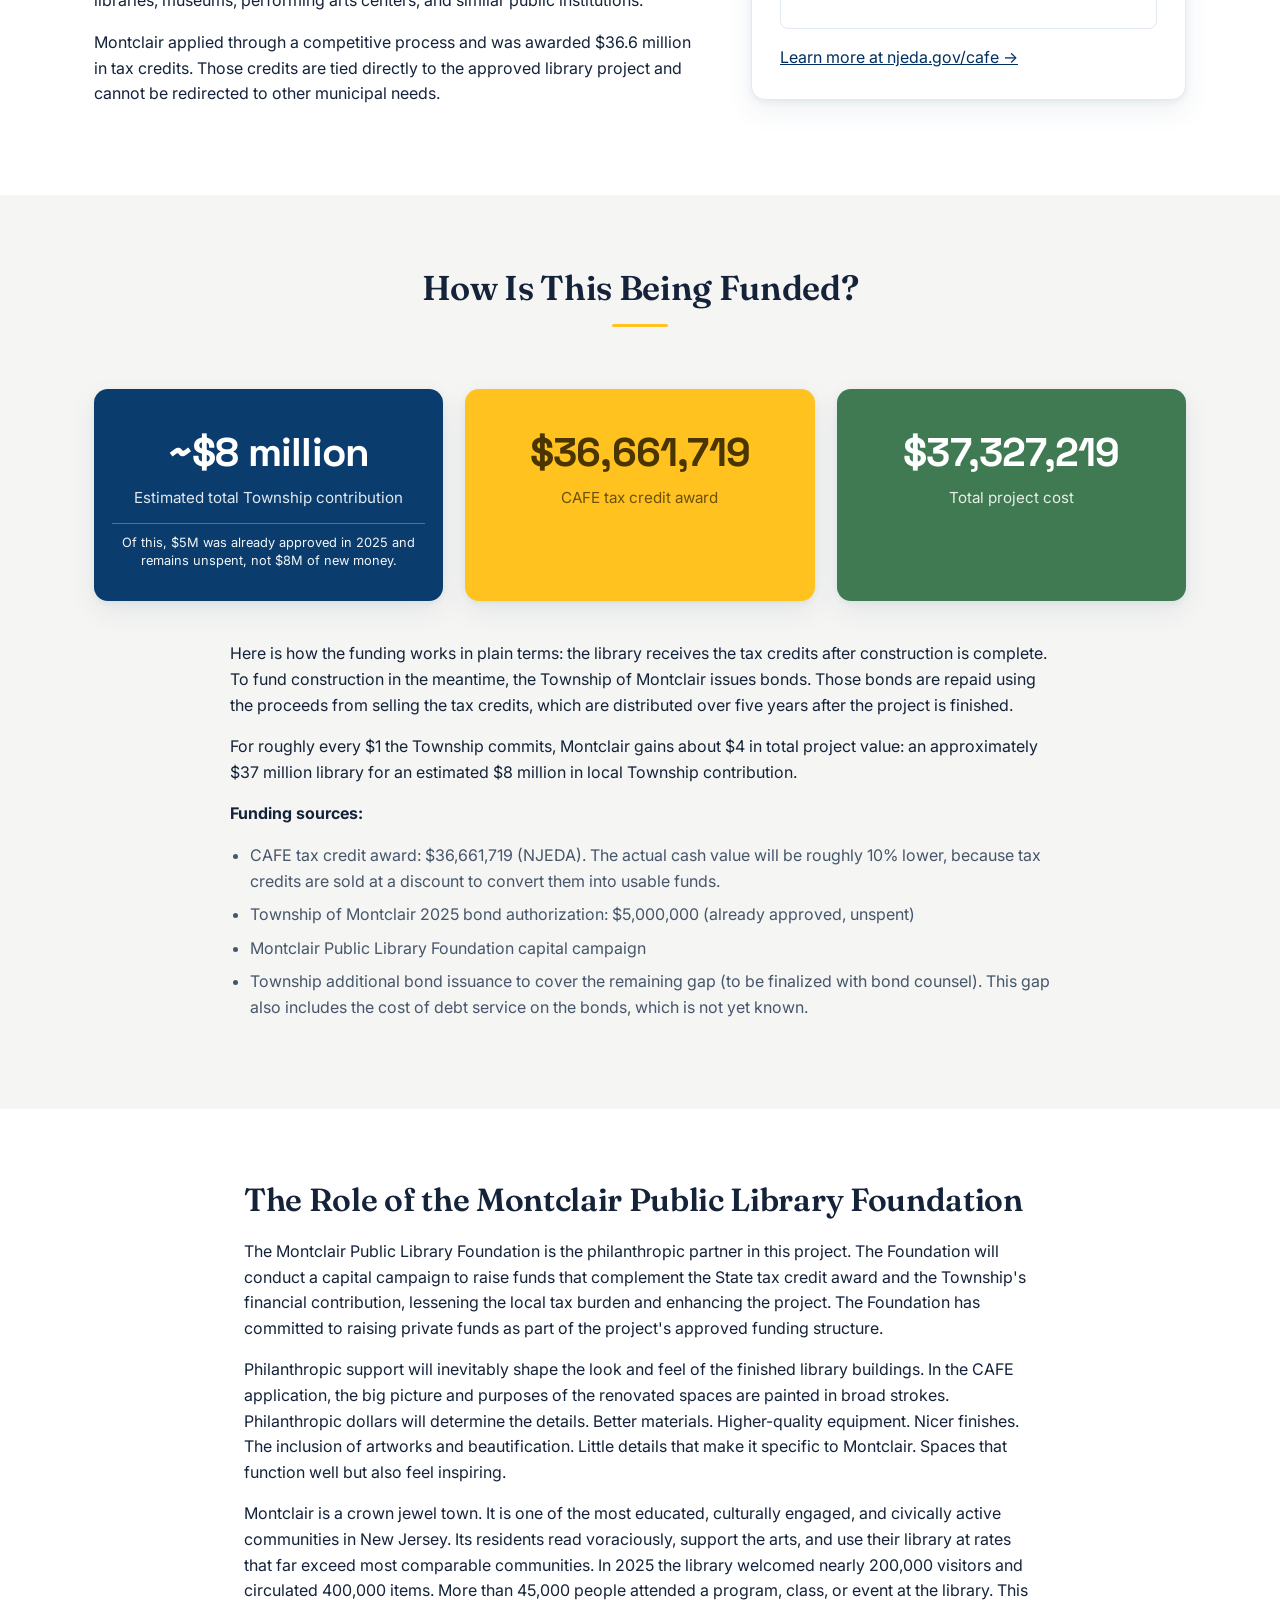
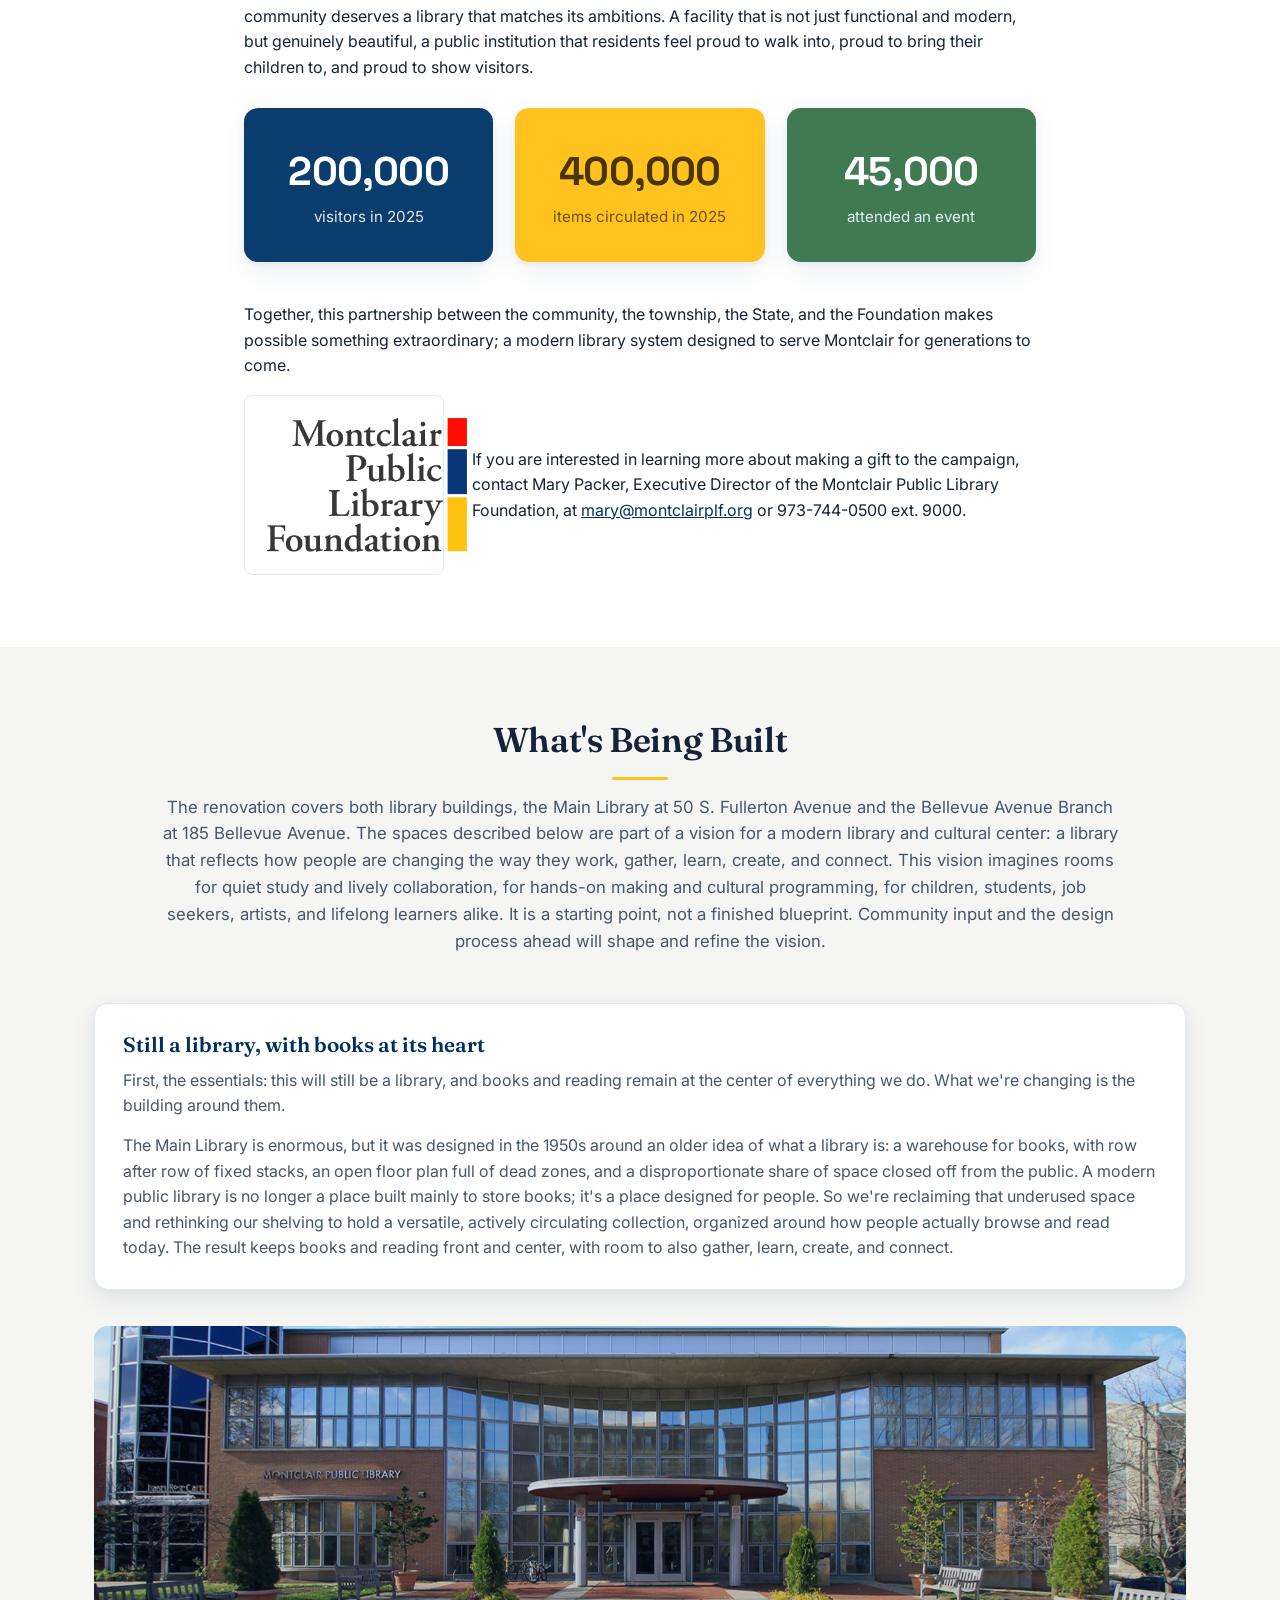
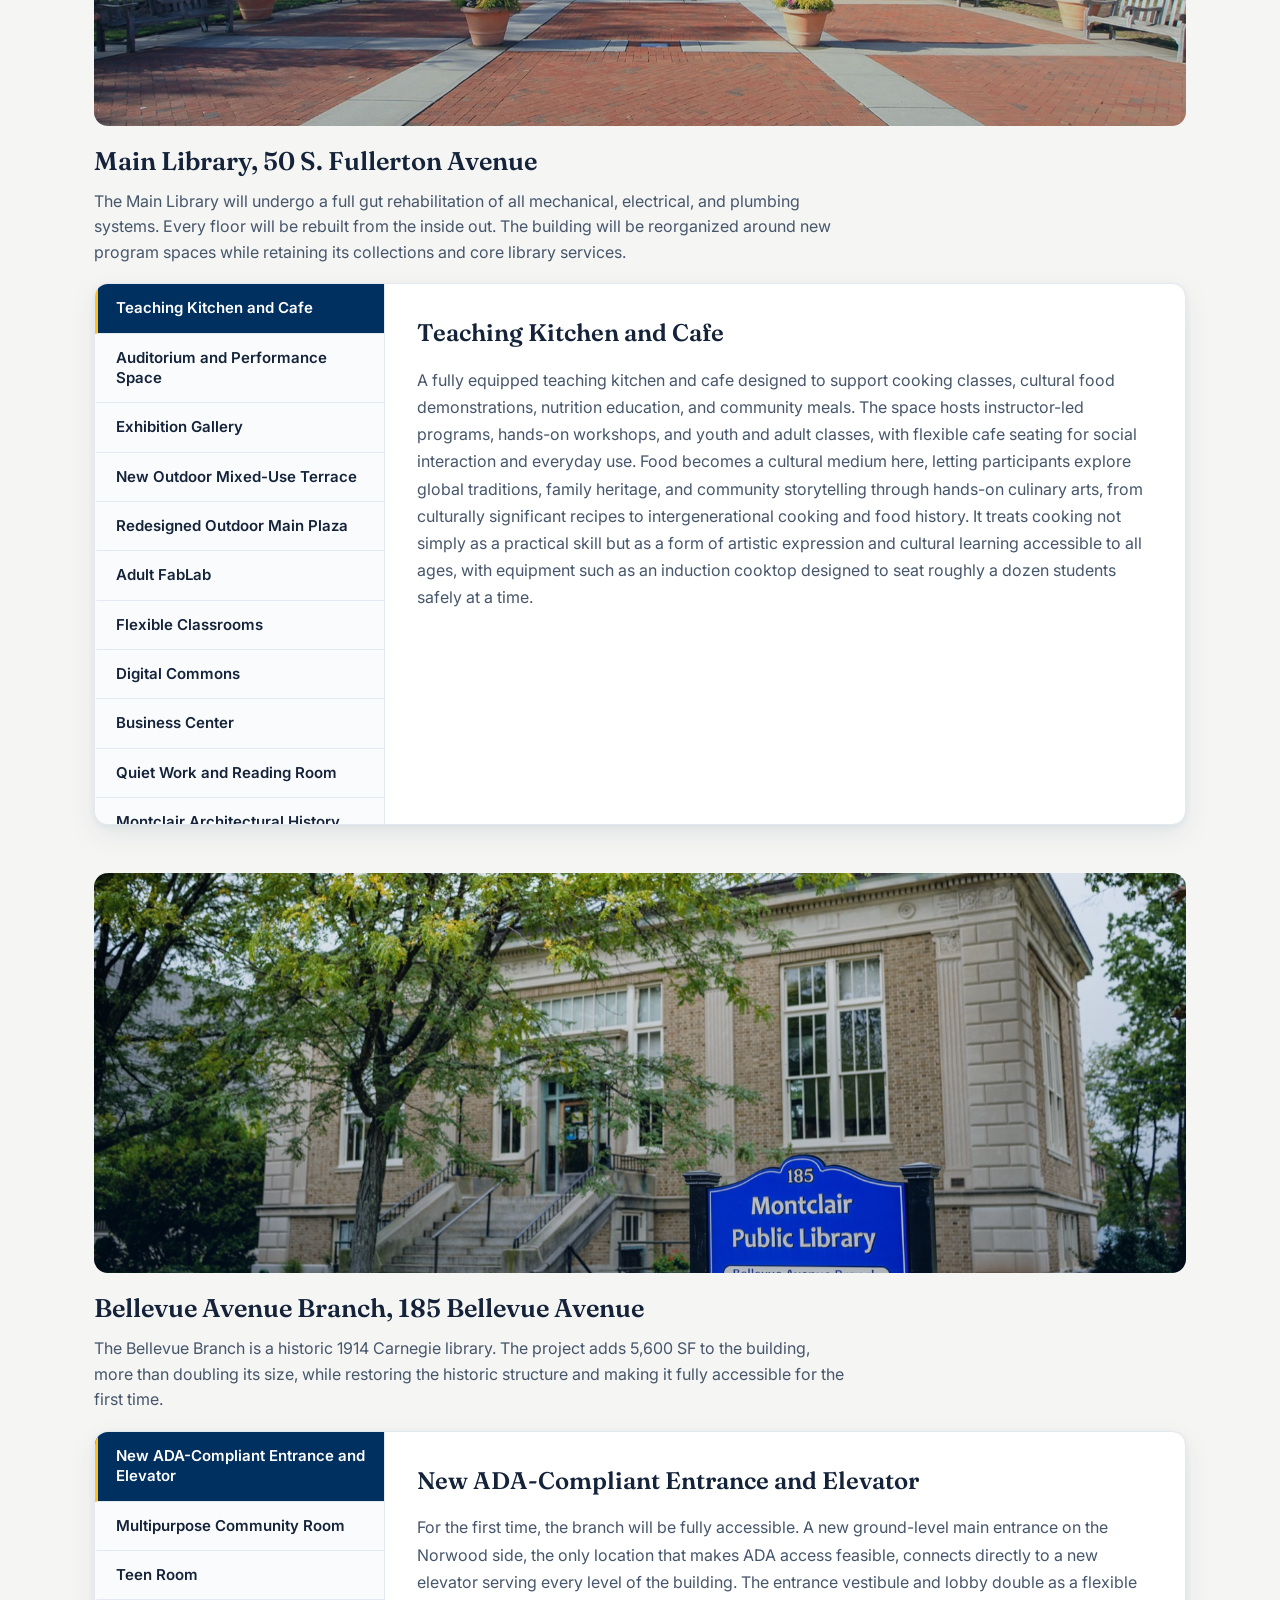
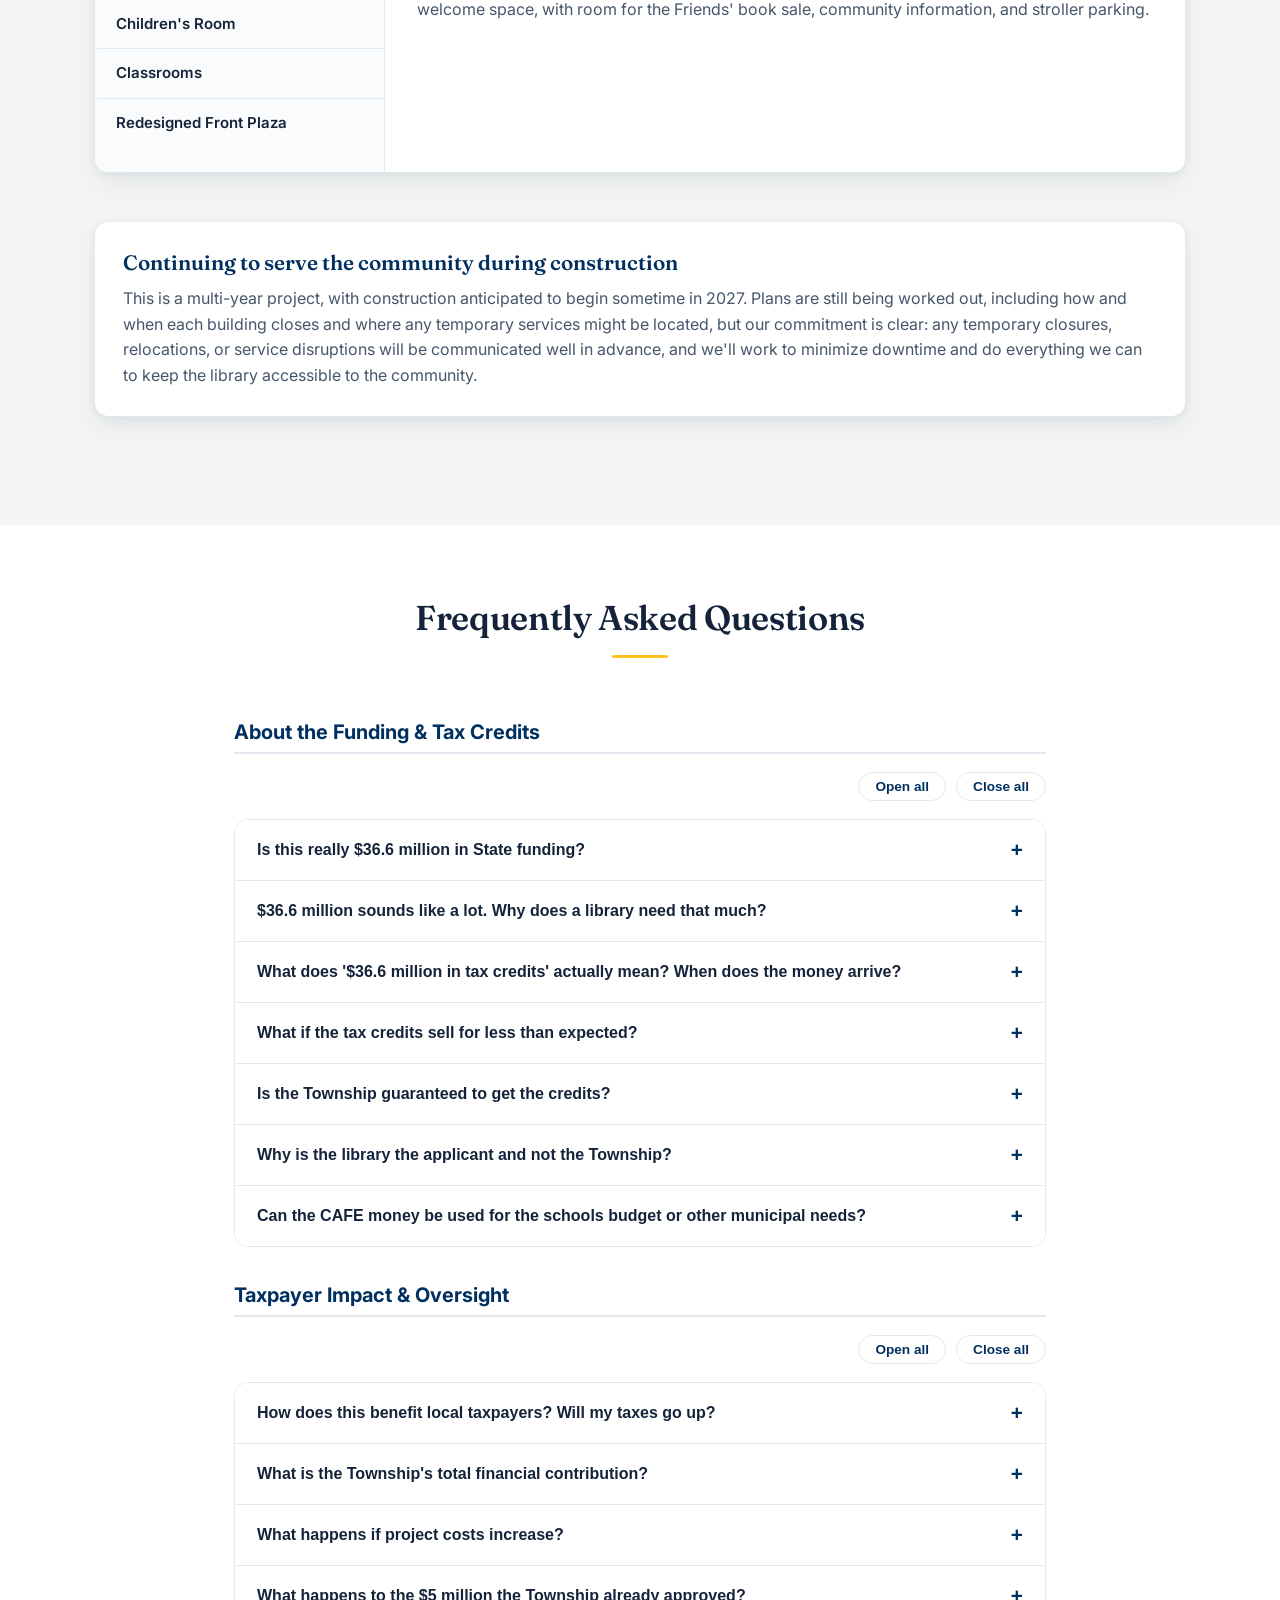
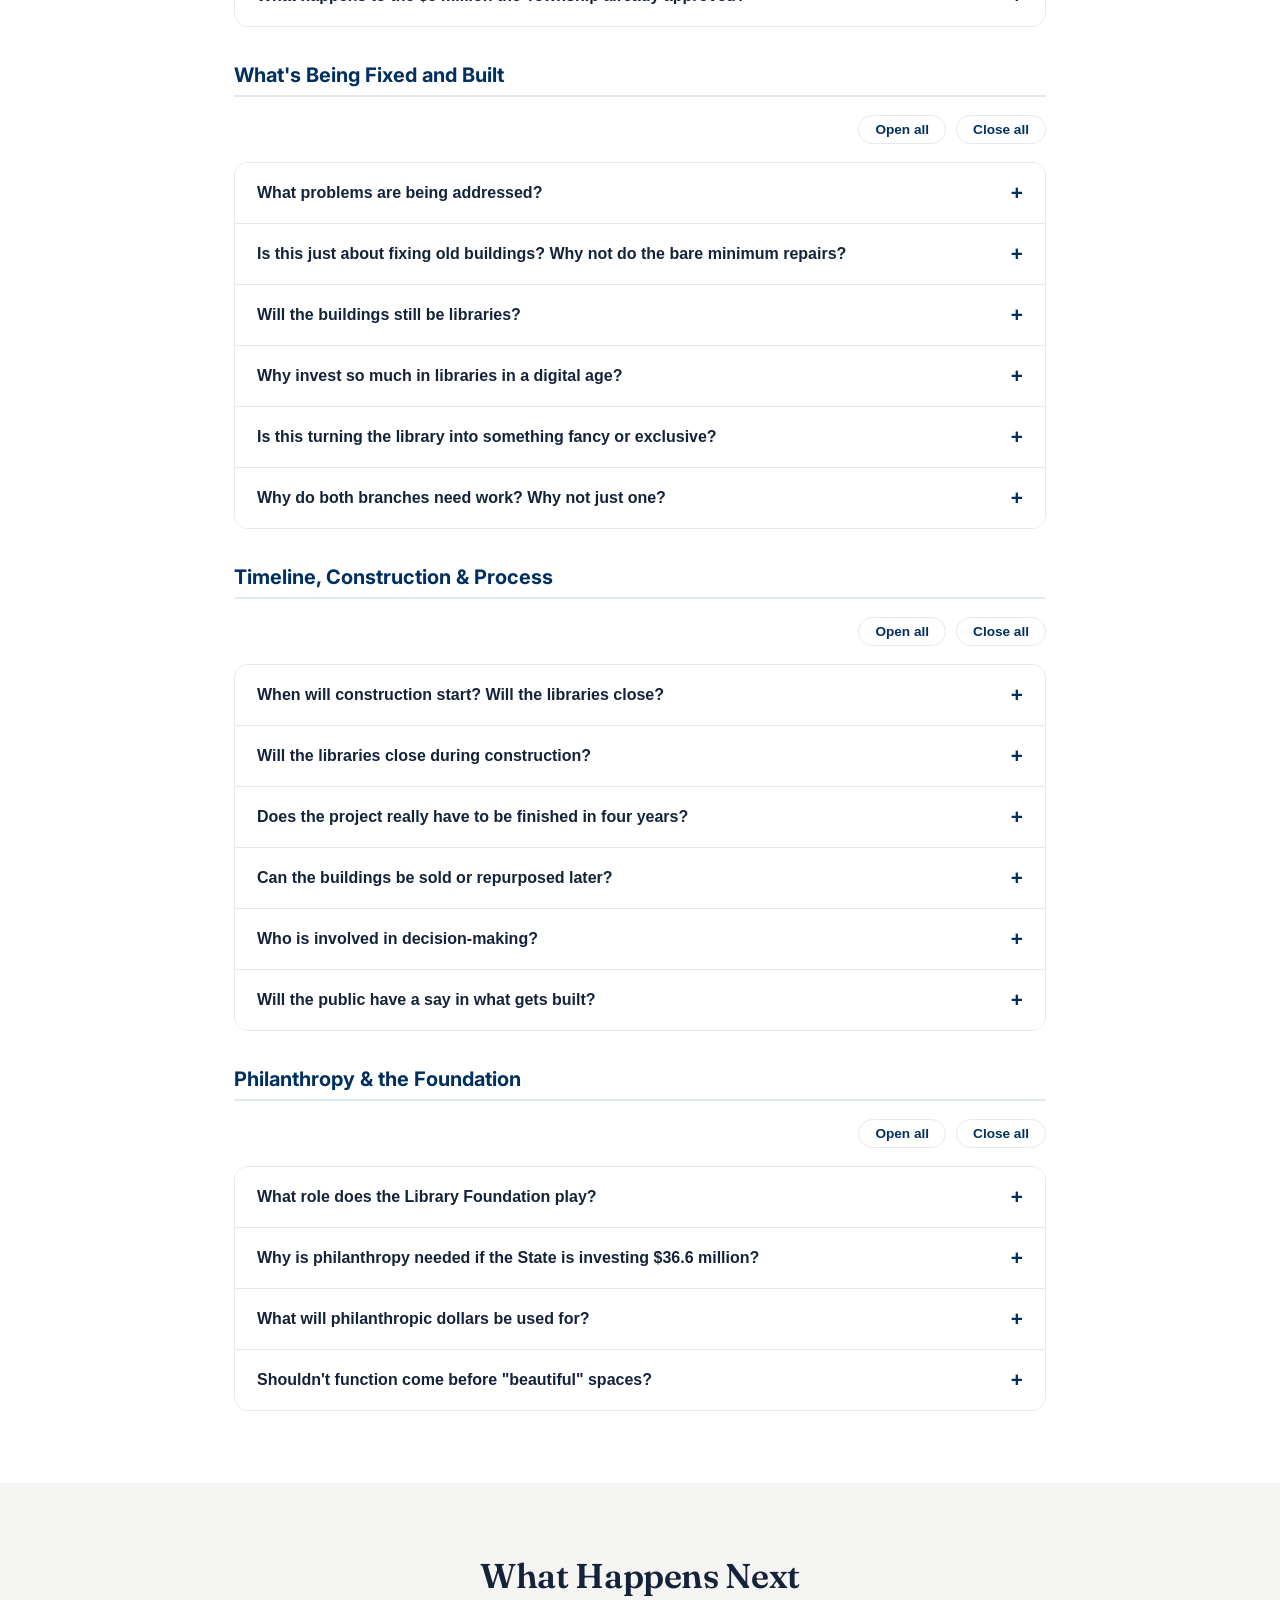
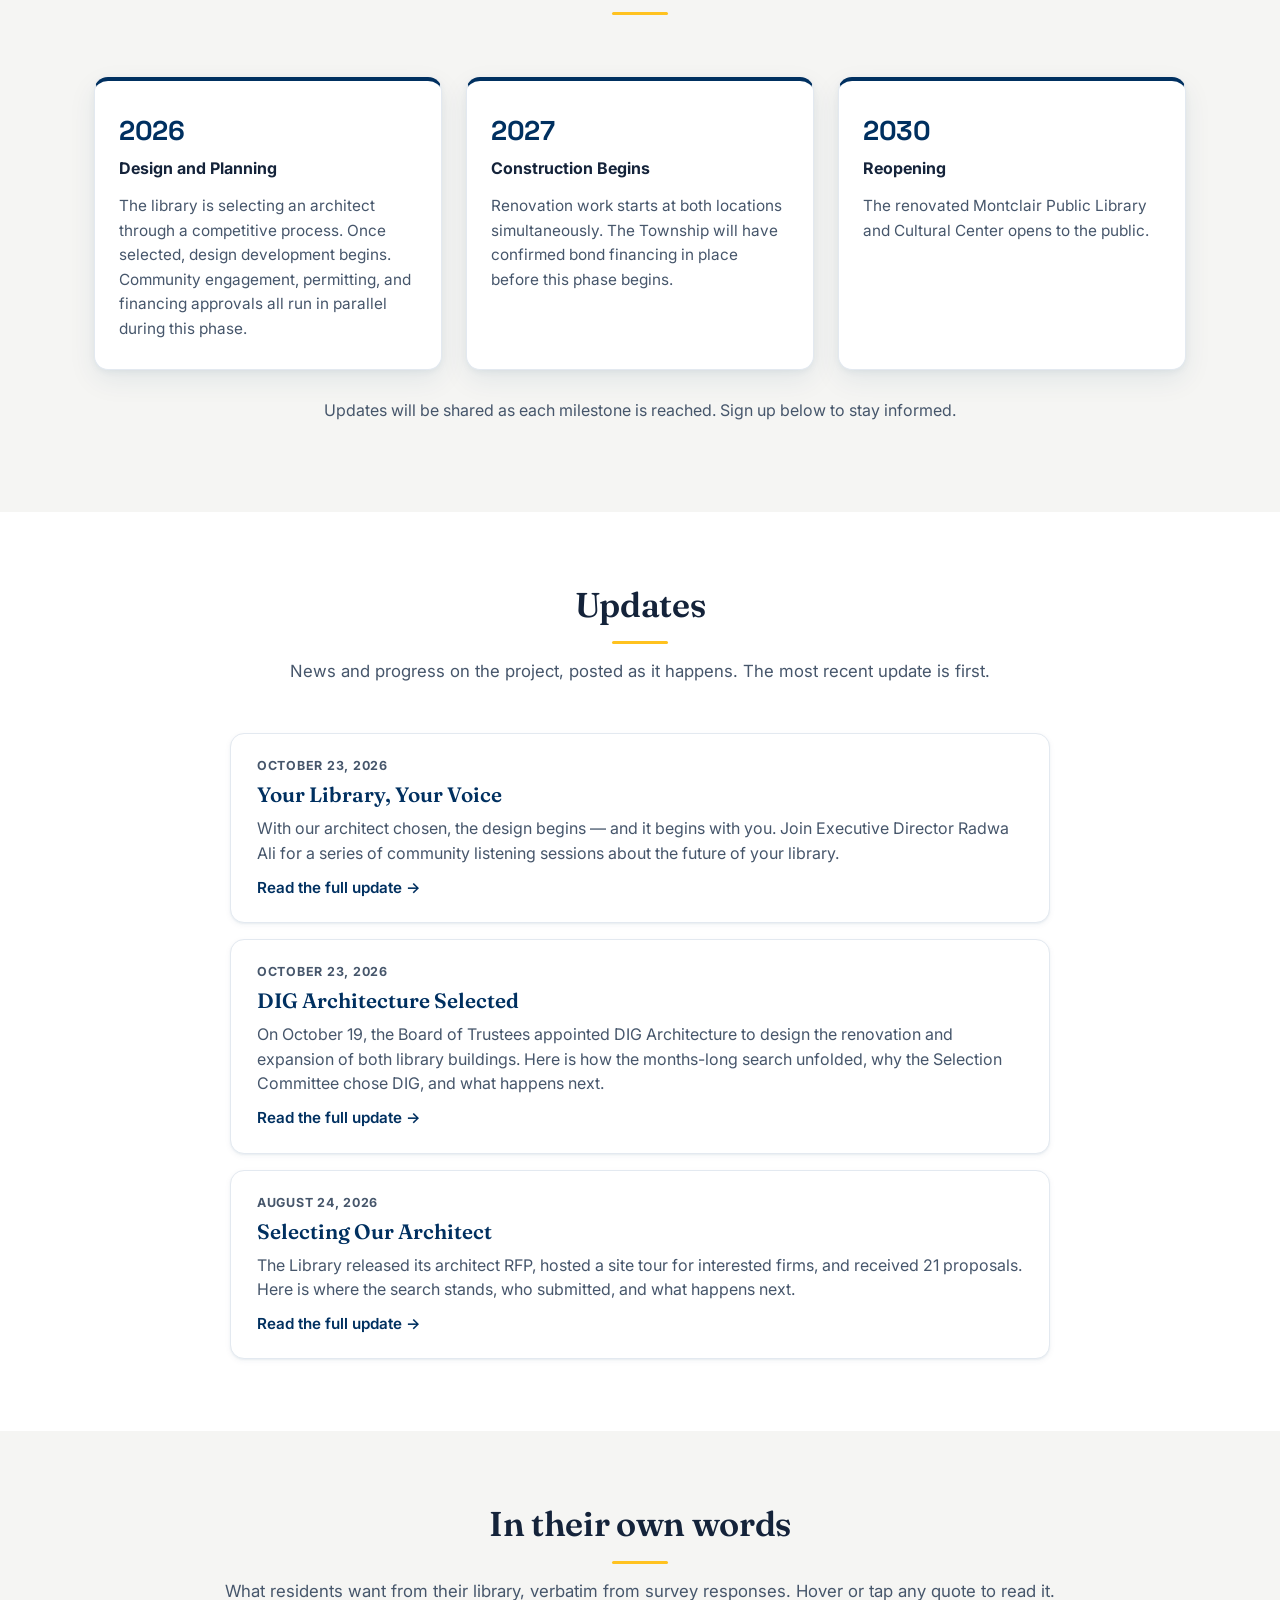
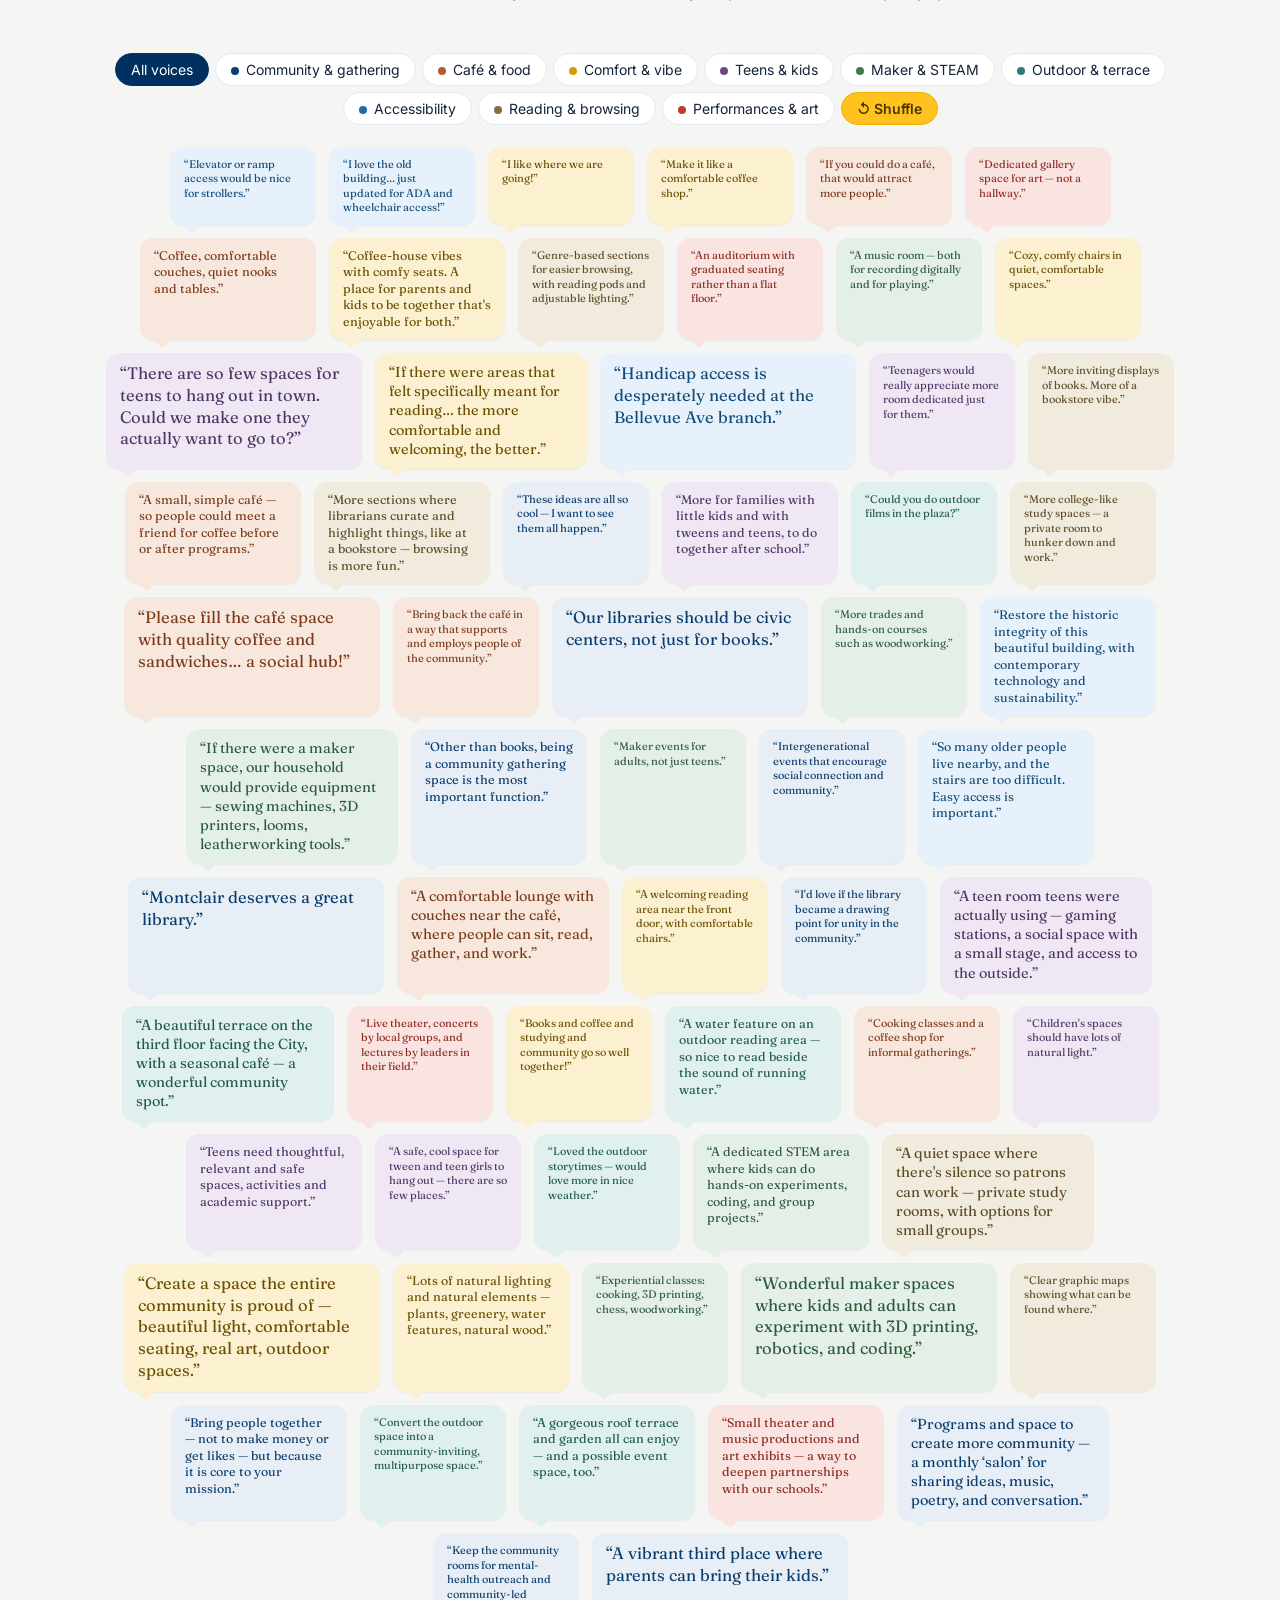
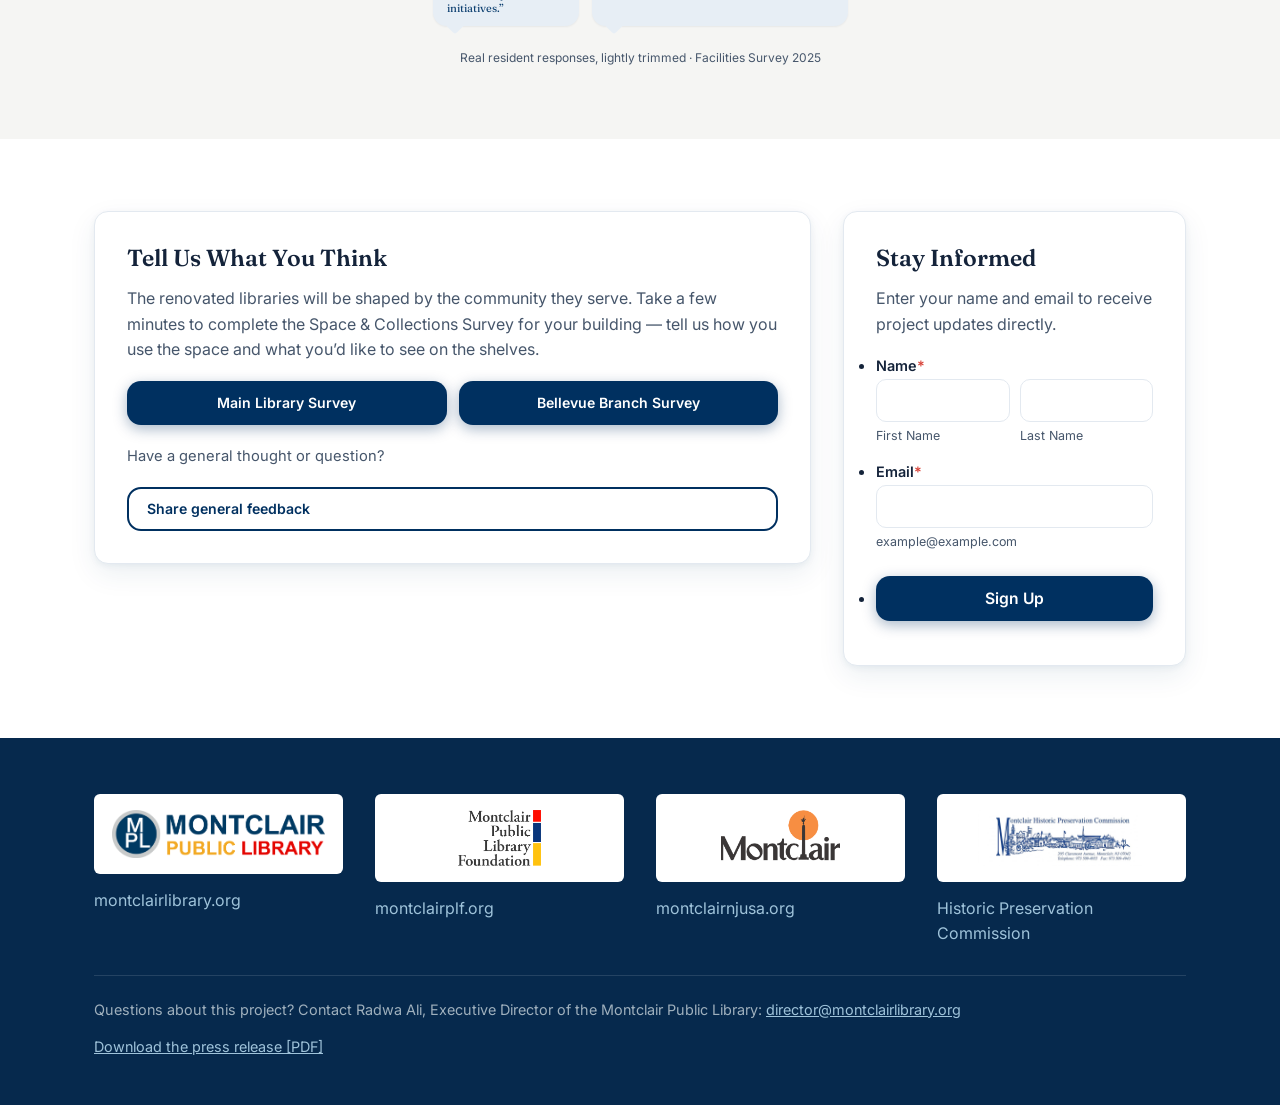
==== commit df70a2a6: "Homepage: show 'Your Library, Your Voice' as the newest update Co-Authored-By: Claude Opus 4.8 <nore" ====
--- a/index.html
+++ b/index.html
@@ -41,654 +41,7 @@
 <link rel="preconnect" href="https://fonts.googleapis.com">
 <link rel="preconnect" href="https://fonts.gstatic.com" crossorigin>
 <link href="https://fonts.googleapis.com/css2?family=Fraunces:opsz,wght@9..144,400;9..144,500;9..144,600&family=Inter:wght@400;500;600;700;800&family=Space+Grotesk:wght@500;600;700&display=swap" rel="stylesheet">
-<style>
-  :root {
-    --ink: #14233a;
-    --ink-soft: #46566b;
-    --brand: #003060;
-    --brand-dark: #00254d;
-    --accent: #ffc21f;
-    --accent-dark: #f2ad00;
-    --accent-ink: #4a3500;
-    --line: #e3e9f0;
-    --bg: #ffffff;
-    --bg-alt: #f5f5f3;
-    --bg-deep: #06294d;
-    --radius: 14px;
-    --radius-sm: 10px;
-    --maxw: 1140px;
-    --font-display: 'Fraunces', Georgia, 'Times New Roman', serif;
-    --font-sans: 'Inter', -apple-system, BlinkMacSystemFont, "Segoe UI", Helvetica, Arial, sans-serif;
-    --font-num: 'Space Grotesk', 'Inter', sans-serif;
-    /* Card / stat palette */
-    --c-navy: #0a3d6e;
-    --c-yellow: #ffc21f;
-    --c-green: #3f7a52;
-    --c-red: #d8443a;
-    --shadow-sm: 0 1px 2px rgba(16, 62, 105, 0.06), 0 2px 6px rgba(16, 62, 105, 0.05);
-    --shadow: 0 2px 6px rgba(16, 62, 105, 0.06), 0 10px 28px rgba(16, 62, 105, 0.08);
-    --shadow-lg: 0 6px 16px rgba(16, 62, 105, 0.10), 0 22px 50px rgba(16, 62, 105, 0.16);
-    --ease: cubic-bezier(0.22, 0.61, 0.36, 1);
-  }
-
-  * { box-sizing: border-box; }
-
-  html { scroll-behavior: smooth; }
-
-  body {
-    margin: 0;
-    font-family: var(--font-sans);
-    color: var(--ink);
-    background: var(--bg) !important;
-    line-height: 1.6;
-    -webkit-font-smoothing: antialiased;
-    text-rendering: optimizeLegibility;
-  }
-
-  h1, h2, h3 { line-height: 1.2; color: var(--ink); }
-  h1, h2 { font-family: var(--font-display); font-weight: 600; letter-spacing: -0.01em; }
-  p { margin: 0 0 1em; }
-  a { color: var(--brand); }
-
-  /* ---------- Scroll reveal + motion ---------- */
-  .reveal { opacity: 0; transform: translateY(18px); transition: opacity 0.7s var(--ease), transform 0.7s var(--ease); }
-  .reveal.in { opacity: 1; transform: none; }
-  .card-row > *:nth-child(2), .stat-row > *:nth-child(2), .timeline > *:nth-child(2) { transition-delay: 0.08s; }
-  .card-row > *:nth-child(3), .stat-row > *:nth-child(3), .timeline > *:nth-child(3) { transition-delay: 0.16s; }
-  .card-row > *:nth-child(4) { transition-delay: 0.24s; }
-  @keyframes floaty { 0%, 100% { transform: translateY(0); } 50% { transform: translateY(-14px); } }
-  @media (prefers-reduced-motion: reduce) {
-    html { scroll-behavior: auto; }
-    .reveal { opacity: 1 !important; transform: none !important; transition: none !important; }
-    .hero-circle { animation: none !important; }
-    .btn:hover, .card:hover, .stat:hover, .step:hover, .signup-card:hover, .panel:hover { transform: none !important; }
-  }
-
-  .wrap { max-width: var(--maxw); margin: 0 auto; padding: 0 24px; }
-
-  section { padding: 72px 0; }
-  section:nth-of-type(even) { background: var(--bg-alt); }
-
-  .section-head {
-    text-align: center;
-    max-width: 760px;
-    margin: 0 auto 48px;
-  }
-  .section-head--wide { max-width: 960px; }
-  .section-head h2 { font-size: 2.15rem; margin: 0 0 14px; position: relative; display: inline-block; }
-  .section-head h2::after {
-    content: "";
-    display: block;
-    width: 56px;
-    height: 3px;
-    border-radius: 3px;
-    background: var(--accent);
-    margin: 16px auto 0;
-  }
-  .section-head p { color: var(--ink-soft); font-size: 1.05rem; }
-
-  /* ---------- Sticky nav ---------- */
-  .nav {
-    position: sticky;
-    top: 0;
-    z-index: 50;
-    background: rgba(255, 255, 255, 0.96);
-    backdrop-filter: saturate(180%) blur(8px);
-    border-bottom: 1px solid var(--line);
-    transition: box-shadow 0.25s var(--ease);
-  }
-  .nav.scrolled { box-shadow: 0 4px 20px rgba(16, 62, 105, 0.10); }
-  .nav-inner {
-    display: flex;
-    align-items: center;
-    justify-content: space-between;
-    gap: 16px;
-    min-height: 64px;
-  }
-  .brand-logos {
-    display: flex;
-    align-items: center;
-    gap: 20px;
-  }
-  .brand-logos img {
-    display: block;
-    width: auto;
-    object-fit: contain;
-  }
-  .brand-logos .nav-logo-mpl { height: 38px; }
-  .brand-logos .nav-logo-mplf { height: 46px; }
-  .brand-logos .nav-logo-twp { height: 36px; }
-  .brand-logos .nav-divider {
-    width: 1px;
-    height: 34px;
-    background: var(--line);
-  }
-  .nav-links {
-    display: flex;
-    align-items: center;
-    gap: 22px;
-    list-style: none;
-    margin: 0;
-    padding: 0;
-  }
-  .nav-links a {
-    color: var(--ink-soft);
-    text-decoration: none;
-    font-size: 0.92rem;
-    font-weight: 500;
-    white-space: nowrap;
-  }
-  .nav-links a:hover { color: var(--brand); }
-  .nav-toggle {
-    display: none;
-    background: none;
-    border: 1px solid var(--line);
-    border-radius: 6px;
-    padding: 8px 10px;
-    cursor: pointer;
-    font-size: 1.1rem;
-    line-height: 1;
-  }
-
-  /* ---------- Buttons ---------- */
-  .btn {
-    display: inline-block;
-    padding: 13px 24px;
-    border-radius: var(--radius);
-    font-weight: 600;
-    font-size: 0.98rem;
-    text-decoration: none;
-    cursor: pointer;
-    border: 2px solid transparent;
-    transition: background 0.2s var(--ease), color 0.2s var(--ease), border-color 0.2s var(--ease), box-shadow 0.2s var(--ease), transform 0.2s var(--ease);
-  }
-  .btn:active { transform: translateY(0); }
-  .btn-primary { background: var(--brand); color: #fff; box-shadow: 0 4px 14px rgba(0, 48, 96, 0.34); }
-  .btn-primary:hover { background: var(--brand-dark); transform: translateY(-2px); box-shadow: 0 9px 24px rgba(0, 48, 96, 0.44); }
-  .btn-ghost { background: rgba(255,255,255,0.08); color: #fff; border-color: rgba(255,255,255,0.7); }
-  .btn-ghost:hover { background: rgba(255,255,255,0.18); transform: translateY(-2px); }
-  .btn-outline { background: #fff; color: var(--brand); border-color: var(--brand); }
-  .btn-outline:hover { background: var(--brand); color: #fff; transform: translateY(-2px); box-shadow: var(--shadow); }
-
-  /* ---------- Hero ---------- */
-  .hero { padding: 0; position: relative; }
-  .hero-image {
-    position: relative;
-    min-height: 520px;
-    display: flex;
-    align-items: center;
-    overflow: hidden;
-    background-image:
-      linear-gradient(120deg, rgba(0,28,58,0.93) 0%, rgba(0,40,80,0.82) 45%, rgba(0,48,96,0.76) 100%),
-      url('Montclair Library Main Exterior.jpg');
-    background-size: cover, cover;
-    background-position: center, center;
-    background-repeat: no-repeat, no-repeat;
-  }
-  .hero-circle {
-    position: absolute;
-    border-radius: 50%;
-    background: rgba(0, 48, 96, 0.40);
-    pointer-events: none;
-  }
-  .hero-circle-1 { width: 300px; height: 300px; top: 70px; left: -70px; animation: floaty 11s var(--ease) infinite; }
-  .hero-circle-2 { width: 190px; height: 190px; top: 40px; right: 260px; animation: floaty 9s var(--ease) infinite 0.6s; }
-  .hero-circle-3 { width: 250px; height: 250px; bottom: -70px; right: 90px; animation: floaty 13s var(--ease) infinite 0.3s; }
-  .hero-circle-4 { width: 360px; height: 360px; top: 90px; right: 40px; background: rgba(0, 48, 96, 0.50); animation: floaty 12s var(--ease) infinite 0.9s; }
-  .hero-circle-5 { width: 240px; height: 240px; bottom: 20px; right: 300px; background: rgba(0, 48, 96, 0.45); animation: floaty 10s var(--ease) infinite 0.2s; }
-  .hero-overlay {
-    position: relative;
-    z-index: 2;
-    display: flex;
-    align-items: center;
-    gap: 44px;
-  }
-  .hero-overlay h1 {
-    flex: 0 0 auto;
-    color: #fff;
-    font-family: var(--font-display);
-    font-size: 3.35rem;
-    font-weight: 600;
-    line-height: 1.06;
-    letter-spacing: -0.015em;
-    margin: 0;
-    max-width: 14ch;
-    text-shadow: 0 2px 18px rgba(0, 0, 0, 0.35);
-  }
-  .hero-intro {
-    flex: 1 1 0;
-    margin: 0;
-    padding-left: 28px;
-    border-left: 4px solid var(--accent);
-    color: #fff;
-    font-size: 1.1rem;
-    line-height: 1.6;
-    text-shadow: 0 1px 10px rgba(0, 0, 0, 0.45);
-  }
-  .hero-intro strong { color: var(--accent); }
-  .hero-credit {
-    position: absolute;
-    bottom: 14px;
-    right: 20px;
-    z-index: 2;
-    color: rgba(255, 255, 255, 0.85);
-    font-size: 0.78rem;
-    font-style: italic;
-  }
-  .hero-band { background: var(--brand); }
-  .hero-band-inner {
-    display: flex;
-    align-items: center;
-    justify-content: space-between;
-    gap: 24px;
-    padding: 22px 24px;
-  }
-  .hero-tagline {
-    margin: 0;
-    color: rgba(255, 255, 255, 0.95);
-    font-size: 1.15rem;
-    font-weight: 500;
-  }
-  .btn-accent { background: var(--accent); color: var(--accent-ink); border-color: var(--accent); white-space: nowrap; box-shadow: 0 4px 14px rgba(242, 173, 0, 0.40); }
-  .btn-accent:hover { background: var(--accent-dark); border-color: var(--accent-dark); transform: translateY(-2px); box-shadow: 0 9px 24px rgba(242, 173, 0, 0.52); }
-
-  /* ---------- Card row ---------- */
-  .card-row {
-    display: grid;
-    grid-template-columns: repeat(4, 1fr);
-    gap: 22px;
-  }
-  .card {
-    background: #fff;
-    border: 1px solid var(--line);
-    border-top: 4px solid var(--brand);
-    border-radius: var(--radius);
-    padding: 26px 24px;
-    box-shadow: var(--shadow);
-    color: var(--ink);
-  }
-  .card-row .card:nth-child(even) { border-top-color: var(--accent); }
-  .card h3 { font-size: 1.16rem; margin: 0 0 12px; color: var(--brand); }
-  .card p { margin: 0; color: var(--ink-soft); font-size: 0.96rem; }
-
-  .card, .stat, .step, .signup-card, .panel {
-    transition: transform 0.28s var(--ease), box-shadow 0.28s var(--ease), border-color 0.28s var(--ease);
-  }
-  .card:hover, .stat:hover, .step:hover, .signup-card:hover {
-    transform: translateY(-5px);
-    box-shadow: var(--shadow-lg);
-  }
-
-  /* ---------- Two-column generic ---------- */
-  .two-col {
-    display: grid;
-    grid-template-columns: 1.4fr 1fr;
-    gap: 48px;
-    align-items: start;
-  }
-  .panel {
-    background: #fff;
-    border: 1px solid var(--line);
-    border-radius: var(--radius);
-    padding: 28px;
-    box-shadow: var(--shadow);
-  }
-  .logo-box {
-    border: 1px solid var(--line);
-    border-radius: 8px;
-    padding: 22px;
-    text-align: center;
-    margin-bottom: 16px;
-    background: #fff;
-  }
-  .logo-box img { max-width: 100%; height: auto; display: block; margin: 0 auto; }
-
-  /* ---------- Stats ---------- */
-  .stat-row {
-    display: grid;
-    grid-template-columns: repeat(3, 1fr);
-    gap: 22px;
-    margin-bottom: 40px;
-  }
-  .stat {
-    text-align: center;
-    border: none;
-    border-radius: var(--radius);
-    padding: 32px 18px;
-    box-shadow: var(--shadow);
-    color: #fff;
-  }
-  .stat-row .stat:nth-child(3n+1) { background: var(--c-navy); }
-  .stat-row .stat:nth-child(3n+2) { background: var(--c-yellow); color: var(--accent-ink); }
-  .stat-row .stat:nth-child(3n+3) { background: var(--c-green); }
-  .stat-row .stat:nth-child(3n+2) .num { color: var(--accent-ink); }
-  .stat-row .stat:nth-child(3n+2) .label { color: rgba(74, 53, 0, 0.8); }
-  .stat .num { font-family: var(--font-num); font-size: 2.5rem; font-weight: 700; letter-spacing: -0.02em; color: #fff; display: block; }
-  .stat .label { color: rgba(255, 255, 255, 0.88); font-size: 0.95rem; margin-top: 8px; }
-  .stat .stat-note { display: block; margin-top: 12px; padding-top: 10px; border-top: 1px solid rgba(255, 255, 255, 0.28); font-size: 0.8rem; line-height: 1.4; color: rgba(255, 255, 255, 0.95); }
-  .found-contact { display: flex; align-items: center; gap: 28px; margin-top: 8px; }
-  .found-contact .logo-box { flex: 0 0 auto; margin: 0; }
-  .found-contact > p { margin: 0; }
-  @media (max-width: 560px) { .found-contact { flex-direction: column; align-items: flex-start; gap: 16px; } }
-
-  .fund-list { max-width: 820px; }
-  .fund-list ul { padding-left: 20px; color: var(--ink-soft); }
-  .fund-list li { margin-bottom: 8px; }
-
-  /* ---------- Accordion ---------- */
-  .building { margin-bottom: 48px; }
-  .building-photo {
-    height: 400px;
-    border-radius: var(--radius);
-    background:
-      linear-gradient(180deg, rgba(0,48,96,0.16), rgba(0,40,80,0.38)),
-      repeating-linear-gradient(45deg, #e2ebf5 0 18px, #eef3f9 18px 36px);
-    display: flex;
-    align-items: center;
-    justify-content: center;
-    color: var(--ink-soft);
-    font-size: 0.85rem;
-    text-transform: uppercase;
-    letter-spacing: 0.5px;
-    margin-bottom: 20px;
-  }
-  .building h3 { font-family: var(--font-display); font-weight: 600; font-size: 1.6rem; margin: 0 0 12px; }
-  .building > p { color: var(--ink-soft); max-width: 75ch; }
-  .build-commit { margin-bottom: 36px; }
-  .build-commit h3 { font-family: var(--font-display); font-weight: 600; font-size: 1.3rem; color: var(--brand); margin: 0 0 10px; line-height: 1.25; }
-  .build-commit p { color: var(--ink-soft); margin: 0; }
-  .build-commit p + p { margin-top: 14px; }
-
-  .accordion { border: 1px solid var(--line); border-radius: var(--radius); overflow: hidden; background: #fff; margin-top: 18px; }
-  .acc-item + .acc-item { border-top: 1px solid var(--line); }
-  .acc-trigger {
-    width: 100%;
-    text-align: left;
-    background: #fff;
-    border: none;
-    padding: 18px 22px;
-    font-size: 1rem;
-    font-weight: 600;
-    color: var(--ink);
-    cursor: pointer;
-    display: flex;
-    justify-content: space-between;
-    align-items: center;
-    gap: 16px;
-  }
-  .acc-trigger:hover { background: #eaf1f8; color: var(--brand); }
-  .acc-trigger .sign { color: var(--brand); font-size: 1.3rem; flex-shrink: 0; transition: transform 0.2s; }
-  .acc-trigger[aria-expanded="true"] { background: var(--brand); color: #fff; }
-  .acc-trigger[aria-expanded="true"]:hover { background: var(--brand); color: #fff; }
-  .acc-trigger[aria-expanded="true"] .sign { transform: rotate(45deg); color: #fff; }
-  .acc-panel { display: none; padding: 16px 22px 24px; color: var(--ink-soft); font-size: 0.97rem; line-height: 1.65; }
-  .acc-panel.open { display: block; animation: accIn 0.3s var(--ease); }
-  @keyframes accIn { from { opacity: 0; transform: translateY(-6px); } to { opacity: 1; transform: none; } }
-
-  .acc-controls { display: flex; gap: 10px; justify-content: flex-end; margin-top: 18px; }
-  .acc-btn {
-    background: #fff;
-    border: 1px solid var(--line);
-    border-radius: 999px;
-    padding: 6px 16px;
-    font-size: 0.85rem;
-    font-weight: 600;
-    color: var(--brand);
-    cursor: pointer;
-  }
-  .acc-btn:hover { background: var(--bg-alt); }
-
-  .faq-group-title {
-    font-size: 1.25rem;
-    margin: 36px 0 14px;
-    color: var(--brand);
-    border-bottom: 2px solid var(--line);
-    padding-bottom: 8px;
-  }
-  .faq-group-title:first-of-type { margin-top: 0; }
-
-  /* ---------- Explorer (master-detail) ---------- */
-  .explorer {
-    display: grid;
-    grid-template-columns: 290px 1fr;
-    border: 1px solid var(--line);
-    border-radius: var(--radius);
-    overflow: hidden;
-    background: #fff;
-    box-shadow: var(--shadow);
-    margin-top: 18px;
-  }
-  .explorer-list {
-    background: #fafbfc;
-    border-right: 1px solid var(--line);
-    max-height: 540px;
-    overflow-y: auto;
-  }
-  .exp-item {
-    display: block;
-    width: 100%;
-    text-align: left;
-    background: none;
-    border: none;
-    border-left: 3px solid transparent;
-    border-bottom: 1px solid var(--line);
-    padding: 14px 18px;
-    font-family: inherit;
-    font-weight: 600;
-    font-size: 0.94rem;
-    line-height: 1.35;
-    color: var(--ink);
-    cursor: pointer;
-    transition: background 0.15s var(--ease), border-color 0.15s var(--ease), color 0.15s var(--ease);
-  }
-  .exp-item:last-child { border-bottom: none; }
-  .exp-item:hover { background: #eaf1f8; color: var(--brand); }
-  .exp-item.is-active { background: var(--brand); border-left-color: var(--accent); color: #fff; }
-  .exp-item.is-active:hover { background: var(--brand); color: #fff; }
-  .explorer-detail { padding: 30px 32px; min-height: 340px; }
-  .exp-panel { display: none; }
-  .exp-panel.is-active { display: block; animation: accIn 0.3s var(--ease); }
-  .exp-panel h4 { font-family: var(--font-display); font-weight: 600; font-size: 1.5rem; margin: 0 0 14px; color: var(--ink); }
-  .exp-panel p { margin: 0; color: var(--ink-soft); font-size: 1rem; line-height: 1.7; }
-  @media (max-width: 760px) {
-    .explorer { grid-template-columns: 1fr; }
-    .explorer-list { border-right: none; border-bottom: 1px solid var(--line); max-height: 260px; }
-    .explorer-detail { min-height: 0; padding: 24px 22px; }
-  }
-
-  /* ---------- Timeline ---------- */
-  .timeline {
-    display: grid;
-    grid-template-columns: repeat(3, 1fr);
-    gap: 24px;
-  }
-  .step {
-    background: #fff;
-    border: 1px solid var(--line);
-    border-top: 4px solid var(--brand);
-    border-radius: var(--radius);
-    padding: 28px 24px;
-    box-shadow: var(--shadow);
-  }
-  .step .year { font-family: var(--font-num); font-size: 1.7rem; font-weight: 700; letter-spacing: -0.01em; color: var(--brand); }
-  .step .lbl { font-weight: 700; margin: 4px 0 12px; display: block; }
-  .step p { color: var(--ink-soft); margin: 0; font-size: 0.96rem; }
-  .timeline-note { text-align: center; margin-top: 28px; color: var(--ink-soft); }
-
-  /* ---------- Signup ---------- */
-  .signup-grid { display: grid; grid-template-columns: repeat(3, 1fr); gap: 32px; align-items: start; }
-  .signup-card--wide { grid-column: span 2; }
-  .signup-card {
-    background: #fff;
-    border: 1px solid var(--line);
-    border-radius: var(--radius);
-    padding: 32px;
-    box-shadow: var(--shadow);
-  }
-  .signup-card h3 { font-family: var(--font-display); font-weight: 600; font-size: 1.45rem; margin: 0 0 14px; }
-  .signup-card p { color: var(--ink-soft); }
-  .signup-actions { display: flex; flex-direction: column; gap: 12px; margin-top: 18px; }
-  .signup-actions--surveys { flex-direction: row; flex-wrap: wrap; }
-  .signup-actions--surveys .btn { flex: 1 1 220px; text-align: center; }
-  .signup-card .signup-actions .btn { padding: 9px 18px; font-size: 0.88rem; }
-  .signup-or { font-size: 0.92rem; color: var(--ink-soft); margin: 20px 0 0; }
-  .field-row { display: flex; gap: 10px; margin-top: 16px; }
-  .field-row input {
-    flex: 1;
-    padding: 13px 14px;
-    border: 1px solid var(--line);
-    border-radius: var(--radius);
-    font-size: 1rem;
-  }
-  .field-row input:focus { outline: 2px solid var(--brand); border-color: var(--brand); }
-  /* JotForm Source-Code form: restyle to match site */
-  .jf-source { margin-top: 8px; }
-  .jf-source .form-all { font-family: var(--font-sans) !important; background: transparent !important; max-width: none !important; width: 100% !important; color: var(--ink); font-size: 1rem; box-shadow: none !important; border: none !important; margin: 0 !important; }
-  .jf-source ul.form-section { padding: 0 !important; margin: 0 !important; border: none !important; width: 100% !important; box-shadow: none !important; background: transparent !important; }
-  .jf-source .form-line { margin: 0 0 12px !important; padding: 0 !important; background: transparent !important; }
-  .jf-source .form-line:last-child { margin-bottom: 0 !important; }
-  .jf-source .form-label { color: var(--ink) !important; font-weight: 600 !important; font-size: 0.9rem !important; margin: 0 0 4px !important; font-family: var(--font-sans) !important; }
-  .jf-source .form-sub-label { color: var(--ink-soft) !important; font-size: 0.78rem !important; }
-  .jf-source .form-required { color: var(--c-red) !important; }
-  .jf-source [data-wrapper-react] { display: flex !important; gap: 10px; }
-  .jf-source [data-wrapper-react] .form-sub-label-container { flex: 1 1 0; width: auto !important; padding: 0 !important; }
-  .jf-source .form-input-wide { width: 100% !important; padding: 0 !important; }
-  .jf-source .form-textbox {
-    width: 100% !important;
-    box-sizing: border-box !important;
-    padding: 11px 13px !important;
-    border: 1px solid var(--line) !important;
-    border-radius: var(--radius-sm) !important;
-    font-size: 0.95rem !important;
-    font-family: var(--font-sans) !important;
-    background: #fff !important;
-    box-shadow: none !important;
-    height: auto !important;
-  }
-  .jf-source .form-textbox:focus { outline: 2px solid var(--brand) !important; border-color: var(--brand) !important; }
-  .jf-source .form-buttons-wrapper { margin: 0 !important; padding: 6px 0 0 !important; }
-  .jf-source .form-submit-button {
-    background: var(--brand) !important;
-    color: #fff !important;
-    border: none !important;
-    border-radius: var(--radius) !important;
-    padding: 13px 24px !important;
-    font-weight: 600 !important;
-    font-size: 0.98rem !important;
-    font-family: var(--font-sans) !important;
-    cursor: pointer !important;
-    width: 100% !important;
-    margin-top: 4px !important;
-    box-shadow: 0 4px 14px rgba(0, 48, 96, 0.34) !important;
-  }
-  .jf-source .form-submit-button:hover { background: var(--brand-dark) !important; }
-
-  /* ---------- Footer ---------- */
-  footer {
-    background: var(--bg-deep);
-    color: #cfdae2;
-    padding: 56px 0 32px;
-  }
-  .footer-cols {
-    display: grid;
-    grid-template-columns: repeat(4, 1fr);
-    gap: 32px;
-    padding-bottom: 28px;
-    border-bottom: 1px solid rgba(255,255,255,0.12);
-  }
-  @media (max-width: 760px) { .footer-cols { grid-template-columns: repeat(2, 1fr); } }
-  .footer-col .flogo {
-    border-radius: 6px;
-    padding: 16px 18px;
-    text-align: center;
-    margin-bottom: 14px;
-    background: #fff;
-    display: flex;
-    align-items: center;
-    justify-content: center;
-    min-height: 72px;
-  }
-  .footer-col .flogo img { max-width: 100%; max-height: 56px; height: auto; width: auto; display: block; }
-  .footer-col a { color: #9fc3da; text-decoration: none; }
-  .footer-col a:hover { text-decoration: underline; }
-  .footer-bottom { padding-top: 22px; font-size: 0.9rem; color: #9fb0bd; }
-  .footer-bottom a { color: #9fc3da; }
-
-  /* ---------- Responsive ---------- */
-  @media (max-width: 900px) {
-    .nav-links {
-      display: none;
-      position: absolute;
-      top: 64px;
-      left: 0;
-      right: 0;
-      background: #fff;
-      flex-direction: column;
-      align-items: flex-start;
-      gap: 0;
-      padding: 8px 0;
-      border-bottom: 1px solid var(--line);
-      box-shadow: var(--shadow);
-    }
-    .nav-links.open { display: flex; }
-    .nav-links li { width: 100%; }
-    .nav-links a { display: block; padding: 12px 24px; }
-    .nav-toggle { display: block; }
-    .brand-logos .nav-divider,
-    .brand-logos .nav-logo-mplf,
-    .brand-logos .nav-logo-twp { display: none; }
-    .brand-logos .nav-logo-mpl { height: 32px; }
-
-    .card-row { grid-template-columns: 1fr 1fr; }
-    .two-col, .signup-grid { grid-template-columns: 1fr; }
-    .signup-card--wide { grid-column: auto; }
-    .signup-actions--surveys { flex-direction: column; }
-    .signup-actions--surveys .btn { flex: 0 0 auto; }
-    .stat-row { grid-template-columns: 1fr; }
-    .timeline { grid-template-columns: 1fr; }
-    .footer-cols { grid-template-columns: 1fr; }
-    .hero-image { min-height: 440px; }
-    .hero-overlay { flex-direction: column; align-items: flex-start; gap: 22px; }
-    .hero-overlay h1 { font-size: 2.4rem; max-width: 20ch; }
-    .hero-intro { padding-left: 18px; font-size: 1.02rem; }
-    .hero-band-inner { flex-direction: column; align-items: flex-start; }
-  }
-  @media (max-width: 560px) {
-    .card-row { grid-template-columns: 1fr; }
-    section { padding: 52px 0; }
-    .hero-overlay h1 { font-size: 1.9rem; }
-  }
-
-  /* ---------- In their own words (quote cloud) ---------- */
-  .voices .filters { display: flex; flex-wrap: wrap; gap: 6px; justify-content: center; margin: 0 0 22px; }
-  .voices .chip { border: 1px solid var(--line); background: #fff; color: var(--ink); font-family: var(--font-sans); font-size: 14px; padding: 7px 15px; border-radius: 999px; cursor: pointer; transition: all .15s ease; white-space: nowrap; }
-  .voices .chip:hover { border-color: #b9c4d2; }
-  .voices .chip.active { background: var(--brand); color: #fff; border-color: var(--brand); }
-  .voices .chip .dot { display: inline-block; width: 8px; height: 8px; border-radius: 50%; margin-right: 7px; vertical-align: middle; }
-  .voices .chip.shuffle { background: var(--accent); border-color: var(--accent-dark); color: var(--accent-ink); font-weight: 600; }
-  .voices .cloud { display: flex; flex-wrap: wrap; gap: 13px; justify-content: center; align-content: center; }
-  .voices .q {
-    width: var(--w); border-radius: 14px; padding: 10px 14px; background: var(--tgbg);
-    cursor: pointer; position: relative; opacity: 0;
-    animation: voices-fade .5s ease forwards; animation-delay: var(--fin, 0s);
-    box-shadow: 0 1px 2px rgba(10, 30, 60, .06);
-    transition: transform .18s ease, box-shadow .18s ease, background .18s ease;
-  }
-  .voices .q::after { content: ""; position: absolute; left: 16px; bottom: -6px; width: 12px; height: 12px; background: inherit; border-radius: 0 0 3px 0; transform: rotate(45deg); }
-  .voices .q .inner { animation: voices-float var(--fdur, 8s) ease-in-out infinite; animation-delay: var(--fdelay, 0s); }
-  .voices .q p { font-family: var(--font-display); margin: 0; color: var(--tx); font-size: var(--fs); line-height: 1.32; }
-  .voices .q.is-open, .voices .q.is-hover { outline: none; transform: scale(var(--sc)); z-index: 60; background: #fff; box-shadow: 0 7px 18px rgba(10, 30, 60, .18), 0 2px 5px rgba(10, 30, 60, .1); }
-  .voices .q:focus-visible { outline: 2px solid var(--brand); outline-offset: 2px; }
-  .voices .q.xl { --w: 256px; --fs: 16.5px; --sc: 1.5; }
-  .voices .q.lg { --w: 212px; --fs: 14.5px; --sc: 1.65; }
-  .voices .q.md { --w: 176px; --fs: 12.5px; --sc: 1.85; }
-  .voices .q.sm { --w: 146px; --fs: 11px;   --sc: 2.05; }
-  .voices .q.hide { display: none; }
-  .voices .voices-foot { text-align: center; color: var(--ink-soft); font-size: 12px; margin: 22px 0 0; }
-  @keyframes voices-fade { to { opacity: 1; } }
-  @keyframes voices-float { 0%, 100% { transform: translateY(0); } 50% { transform: translateY(-4px); } }
-  @media (prefers-reduced-motion: reduce) { .voices .q .inner { animation: none; } .voices .q { animation: voices-fade .3s ease forwards; } }
-</style>
+<link rel="stylesheet" href="assets/site.css">
 </head>
 <body>
 
@@ -709,6 +62,7 @@
       <li><a href="#funding">Funding</a></li>
       <li><a href="#faq">FAQ</a></li>
       <li><a href="#next">Next Steps</a></li>
+      <li><a href="#updates">Updates</a></li>
       <li><a href="#feedback">Stay Informed</a></li>
     </ul>
   </div>
@@ -1109,6 +463,36 @@
   </div>
 </section>
 
+<!-- ===== UPDATES ===== -->
+<section id="updates">
+  <div class="wrap">
+    <div class="section-head">
+      <h2>Updates</h2>
+      <p>News and progress on the project, posted as it happens. The most recent update is first.</p>
+    </div>
+    <div class="updates-list">
+      <a class="update-entry" href="updates/2026-10-your-library-your-voice.html">
+        <span class="u-date">October 23, 2026</span>
+        <span class="u-title">Your Library, Your Voice</span>
+        <span class="u-teaser">With our architect chosen, the design begins &mdash; and it begins with you. Join Executive Director Radwa Ali for a series of community listening sessions about the future of your library.</span>
+        <span class="u-more">Read the full update &rarr;</span>
+      </a>
+      <a class="update-entry" href="updates/2026-10-dig-architecture-selected.html">
+        <span class="u-date">October 23, 2026</span>
+        <span class="u-title">DIG Architecture Selected</span>
+        <span class="u-teaser">On October 19, the Board of Trustees appointed DIG Architecture to design the renovation and expansion of both library buildings. Here is how the months-long search unfolded, why the Selection Committee chose DIG, and what happens next.</span>
+        <span class="u-more">Read the full update &rarr;</span>
+      </a>
+      <a class="update-entry" href="updates/2026-08-selecting-our-architect.html">
+        <span class="u-date">August 24, 2026</span>
+        <span class="u-title">Selecting Our Architect</span>
+        <span class="u-teaser">The Library released its architect RFP, hosted a site tour for interested firms, and received 21 proposals. Here is where the search stands, who submitted, and what happens next.</span>
+        <span class="u-more">Read the full update &rarr;</span>
+      </a>
+    </div>
+  </div>
+</section>
+
 <!-- ===== IN THEIR OWN WORDS (quote cloud) ===== -->
 <section id="voices" class="voices">
   <div class="wrap">
--- a/assets/site.css
+++ b/assets/site.css
@@ -0,0 +1,698 @@
+:root {
+    --ink: #14233a;
+    --ink-soft: #46566b;
+    --brand: #003060;
+    --brand-dark: #00254d;
+    --accent: #ffc21f;
+    --accent-dark: #f2ad00;
+    --accent-ink: #4a3500;
+    --line: #e3e9f0;
+    --bg: #ffffff;
+    --bg-alt: #f5f5f3;
+    --bg-deep: #06294d;
+    --radius: 14px;
+    --radius-sm: 10px;
+    --maxw: 1140px;
+    --font-display: 'Fraunces', Georgia, 'Times New Roman', serif;
+    --font-sans: 'Inter', -apple-system, BlinkMacSystemFont, "Segoe UI", Helvetica, Arial, sans-serif;
+    --font-num: 'Space Grotesk', 'Inter', sans-serif;
+    /* Card / stat palette */
+    --c-navy: #0a3d6e;
+    --c-yellow: #ffc21f;
+    --c-green: #3f7a52;
+    --c-red: #d8443a;
+    --shadow-sm: 0 1px 2px rgba(16, 62, 105, 0.06), 0 2px 6px rgba(16, 62, 105, 0.05);
+    --shadow: 0 2px 6px rgba(16, 62, 105, 0.06), 0 10px 28px rgba(16, 62, 105, 0.08);
+    --shadow-lg: 0 6px 16px rgba(16, 62, 105, 0.10), 0 22px 50px rgba(16, 62, 105, 0.16);
+    --ease: cubic-bezier(0.22, 0.61, 0.36, 1);
+  }
+
+  * { box-sizing: border-box; }
+
+  html { scroll-behavior: smooth; }
+
+  body {
+    margin: 0;
+    font-family: var(--font-sans);
+    color: var(--ink);
+    background: var(--bg) !important;
+    line-height: 1.6;
+    -webkit-font-smoothing: antialiased;
+    text-rendering: optimizeLegibility;
+  }
+
+  h1, h2, h3 { line-height: 1.2; color: var(--ink); }
+  h1, h2 { font-family: var(--font-display); font-weight: 600; letter-spacing: -0.01em; }
+  p { margin: 0 0 1em; }
+  a { color: var(--brand); }
+
+  /* ---------- Scroll reveal + motion ---------- */
+  .reveal { opacity: 0; transform: translateY(18px); transition: opacity 0.7s var(--ease), transform 0.7s var(--ease); }
+  .reveal.in { opacity: 1; transform: none; }
+  .card-row > *:nth-child(2), .stat-row > *:nth-child(2), .timeline > *:nth-child(2) { transition-delay: 0.08s; }
+  .card-row > *:nth-child(3), .stat-row > *:nth-child(3), .timeline > *:nth-child(3) { transition-delay: 0.16s; }
+  .card-row > *:nth-child(4) { transition-delay: 0.24s; }
+  @keyframes floaty { 0%, 100% { transform: translateY(0); } 50% { transform: translateY(-14px); } }
+  @media (prefers-reduced-motion: reduce) {
+    html { scroll-behavior: auto; }
+    .reveal { opacity: 1 !important; transform: none !important; transition: none !important; }
+    .hero-circle { animation: none !important; }
+    .btn:hover, .card:hover, .stat:hover, .step:hover, .signup-card:hover, .panel:hover { transform: none !important; }
+  }
+
+  .wrap { max-width: var(--maxw); margin: 0 auto; padding: 0 24px; }
+
+  section { padding: 72px 0; }
+  section:nth-of-type(even) { background: var(--bg-alt); }
+
+  .section-head {
+    text-align: center;
+    max-width: 760px;
+    margin: 0 auto 48px;
+  }
+  .section-head--wide { max-width: 960px; }
+  .section-head h2 { font-size: 2.15rem; margin: 0 0 14px; position: relative; display: inline-block; }
+  .section-head h2::after {
+    content: "";
+    display: block;
+    width: 56px;
+    height: 3px;
+    border-radius: 3px;
+    background: var(--accent);
+    margin: 16px auto 0;
+  }
+  .section-head p { color: var(--ink-soft); font-size: 1.05rem; }
+
+  /* ---------- Sticky nav ---------- */
+  .nav {
+    position: sticky;
+    top: 0;
+    z-index: 50;
+    background: rgba(255, 255, 255, 0.96);
+    backdrop-filter: saturate(180%) blur(8px);
+    border-bottom: 1px solid var(--line);
+    transition: box-shadow 0.25s var(--ease);
+  }
+  .nav.scrolled { box-shadow: 0 4px 20px rgba(16, 62, 105, 0.10); }
+  .nav-inner {
+    display: flex;
+    align-items: center;
+    justify-content: space-between;
+    gap: 16px;
+    min-height: 64px;
+  }
+  .brand-logos {
+    display: flex;
+    align-items: center;
+    gap: 20px;
+  }
+  .brand-logos img {
+    display: block;
+    width: auto;
+    object-fit: contain;
+  }
+  .brand-logos .nav-logo-mpl { height: 38px; }
+  .brand-logos .nav-logo-mplf { height: 46px; }
+  .brand-logos .nav-logo-twp { height: 36px; }
+  .brand-logos .nav-divider {
+    width: 1px;
+    height: 34px;
+    background: var(--line);
+  }
+  .nav-links {
+    display: flex;
+    align-items: center;
+    gap: 22px;
+    list-style: none;
+    margin: 0;
+    padding: 0;
+  }
+  .nav-links a {
+    color: var(--ink-soft);
+    text-decoration: none;
+    font-size: 0.92rem;
+    font-weight: 500;
+    white-space: nowrap;
+  }
+  .nav-links a:hover { color: var(--brand); }
+  .nav-toggle {
+    display: none;
+    background: none;
+    border: 1px solid var(--line);
+    border-radius: 6px;
+    padding: 8px 10px;
+    cursor: pointer;
+    font-size: 1.1rem;
+    line-height: 1;
+  }
+
+  /* ---------- Buttons ---------- */
+  .btn {
+    display: inline-block;
+    padding: 13px 24px;
+    border-radius: var(--radius);
+    font-weight: 600;
+    font-size: 0.98rem;
+    text-decoration: none;
+    cursor: pointer;
+    border: 2px solid transparent;
+    transition: background 0.2s var(--ease), color 0.2s var(--ease), border-color 0.2s var(--ease), box-shadow 0.2s var(--ease), transform 0.2s var(--ease);
+  }
+  .btn:active { transform: translateY(0); }
+  .btn-primary { background: var(--brand); color: #fff; box-shadow: 0 4px 14px rgba(0, 48, 96, 0.34); }
+  .btn-primary:hover { background: var(--brand-dark); transform: translateY(-2px); box-shadow: 0 9px 24px rgba(0, 48, 96, 0.44); }
+  .btn-ghost { background: rgba(255,255,255,0.08); color: #fff; border-color: rgba(255,255,255,0.7); }
+  .btn-ghost:hover { background: rgba(255,255,255,0.18); transform: translateY(-2px); }
+  .btn-outline { background: #fff; color: var(--brand); border-color: var(--brand); }
+  .btn-outline:hover { background: var(--brand); color: #fff; transform: translateY(-2px); box-shadow: var(--shadow); }
+
+  /* ---------- Hero ---------- */
+  .hero { padding: 0; position: relative; }
+  .hero-image {
+    position: relative;
+    min-height: 520px;
+    display: flex;
+    align-items: center;
+    overflow: hidden;
+    background-image:
+      linear-gradient(120deg, rgba(0,28,58,0.93) 0%, rgba(0,40,80,0.82) 45%, rgba(0,48,96,0.76) 100%),
+      url('../Montclair Library Main Exterior.jpg');
+    background-size: cover, cover;
+    background-position: center, center;
+    background-repeat: no-repeat, no-repeat;
+  }
+  .hero-circle {
+    position: absolute;
+    border-radius: 50%;
+    background: rgba(0, 48, 96, 0.40);
+    pointer-events: none;
+  }
+  .hero-circle-1 { width: 300px; height: 300px; top: 70px; left: -70px; animation: floaty 11s var(--ease) infinite; }
+  .hero-circle-2 { width: 190px; height: 190px; top: 40px; right: 260px; animation: floaty 9s var(--ease) infinite 0.6s; }
+  .hero-circle-3 { width: 250px; height: 250px; bottom: -70px; right: 90px; animation: floaty 13s var(--ease) infinite 0.3s; }
+  .hero-circle-4 { width: 360px; height: 360px; top: 90px; right: 40px; background: rgba(0, 48, 96, 0.50); animation: floaty 12s var(--ease) infinite 0.9s; }
+  .hero-circle-5 { width: 240px; height: 240px; bottom: 20px; right: 300px; background: rgba(0, 48, 96, 0.45); animation: floaty 10s var(--ease) infinite 0.2s; }
+  .hero-overlay {
+    position: relative;
+    z-index: 2;
+    display: flex;
+    align-items: center;
+    gap: 44px;
+  }
+  .hero-overlay h1 {
+    flex: 0 0 auto;
+    color: #fff;
+    font-family: var(--font-display);
+    font-size: 3.35rem;
+    font-weight: 600;
+    line-height: 1.06;
+    letter-spacing: -0.015em;
+    margin: 0;
+    max-width: 14ch;
+    text-shadow: 0 2px 18px rgba(0, 0, 0, 0.35);
+  }
+  .hero-intro {
+    flex: 1 1 0;
+    margin: 0;
+    padding-left: 28px;
+    border-left: 4px solid var(--accent);
+    color: #fff;
+    font-size: 1.1rem;
+    line-height: 1.6;
+    text-shadow: 0 1px 10px rgba(0, 0, 0, 0.45);
+  }
+  .hero-intro strong { color: var(--accent); }
+  .hero-credit {
+    position: absolute;
+    bottom: 14px;
+    right: 20px;
+    z-index: 2;
+    color: rgba(255, 255, 255, 0.85);
+    font-size: 0.78rem;
+    font-style: italic;
+  }
+  .hero-band { background: var(--brand); }
+  .hero-band-inner {
+    display: flex;
+    align-items: center;
+    justify-content: space-between;
+    gap: 24px;
+    padding: 22px 24px;
+  }
+  .hero-tagline {
+    margin: 0;
+    color: rgba(255, 255, 255, 0.95);
+    font-size: 1.15rem;
+    font-weight: 500;
+  }
+  .btn-accent { background: var(--accent); color: var(--accent-ink); border-color: var(--accent); white-space: nowrap; box-shadow: 0 4px 14px rgba(242, 173, 0, 0.40); }
+  .btn-accent:hover { background: var(--accent-dark); border-color: var(--accent-dark); transform: translateY(-2px); box-shadow: 0 9px 24px rgba(242, 173, 0, 0.52); }
+
+  /* ---------- Card row ---------- */
+  .card-row {
+    display: grid;
+    grid-template-columns: repeat(4, 1fr);
+    gap: 22px;
+  }
+  .card {
+    background: #fff;
+    border: 1px solid var(--line);
+    border-top: 4px solid var(--brand);
+    border-radius: var(--radius);
+    padding: 26px 24px;
+    box-shadow: var(--shadow);
+    color: var(--ink);
+  }
+  .card-row .card:nth-child(even) { border-top-color: var(--accent); }
+  .card h3 { font-size: 1.16rem; margin: 0 0 12px; color: var(--brand); }
+  .card p { margin: 0; color: var(--ink-soft); font-size: 0.96rem; }
+
+  .card, .stat, .step, .signup-card, .panel {
+    transition: transform 0.28s var(--ease), box-shadow 0.28s var(--ease), border-color 0.28s var(--ease);
+  }
+  .card:hover, .stat:hover, .step:hover, .signup-card:hover {
+    transform: translateY(-5px);
+    box-shadow: var(--shadow-lg);
+  }
+
+  /* ---------- Two-column generic ---------- */
+  .two-col {
+    display: grid;
+    grid-template-columns: 1.4fr 1fr;
+    gap: 48px;
+    align-items: start;
+  }
+  .panel {
+    background: #fff;
+    border: 1px solid var(--line);
+    border-radius: var(--radius);
+    padding: 28px;
+    box-shadow: var(--shadow);
+  }
+  .logo-box {
+    border: 1px solid var(--line);
+    border-radius: 8px;
+    padding: 22px;
+    text-align: center;
+    margin-bottom: 16px;
+    background: #fff;
+  }
+  .logo-box img { max-width: 100%; height: auto; display: block; margin: 0 auto; }
+
+  /* ---------- Stats ---------- */
+  .stat-row {
+    display: grid;
+    grid-template-columns: repeat(3, 1fr);
+    gap: 22px;
+    margin-bottom: 40px;
+  }
+  .stat {
+    text-align: center;
+    border: none;
+    border-radius: var(--radius);
+    padding: 32px 18px;
+    box-shadow: var(--shadow);
+    color: #fff;
+  }
+  .stat-row .stat:nth-child(3n+1) { background: var(--c-navy); }
+  .stat-row .stat:nth-child(3n+2) { background: var(--c-yellow); color: var(--accent-ink); }
+  .stat-row .stat:nth-child(3n+3) { background: var(--c-green); }
+  .stat-row .stat:nth-child(3n+2) .num { color: var(--accent-ink); }
+  .stat-row .stat:nth-child(3n+2) .label { color: rgba(74, 53, 0, 0.8); }
+  .stat .num { font-family: var(--font-num); font-size: 2.5rem; font-weight: 700; letter-spacing: -0.02em; color: #fff; display: block; }
+  .stat .label { color: rgba(255, 255, 255, 0.88); font-size: 0.95rem; margin-top: 8px; }
+  .stat .stat-note { display: block; margin-top: 12px; padding-top: 10px; border-top: 1px solid rgba(255, 255, 255, 0.28); font-size: 0.8rem; line-height: 1.4; color: rgba(255, 255, 255, 0.95); }
+  .found-contact { display: flex; align-items: center; gap: 28px; margin-top: 8px; }
+  .found-contact .logo-box { flex: 0 0 auto; margin: 0; }
+  .found-contact > p { margin: 0; }
+  @media (max-width: 560px) { .found-contact { flex-direction: column; align-items: flex-start; gap: 16px; } }
+
+  .fund-list { max-width: 820px; }
+  .fund-list ul { padding-left: 20px; color: var(--ink-soft); }
+  .fund-list li { margin-bottom: 8px; }
+
+  /* ---------- Accordion ---------- */
+  .building { margin-bottom: 48px; }
+  .building-photo {
+    height: 400px;
+    border-radius: var(--radius);
+    background:
+      linear-gradient(180deg, rgba(0,48,96,0.16), rgba(0,40,80,0.38)),
+      repeating-linear-gradient(45deg, #e2ebf5 0 18px, #eef3f9 18px 36px);
+    display: flex;
+    align-items: center;
+    justify-content: center;
+    color: var(--ink-soft);
+    font-size: 0.85rem;
+    text-transform: uppercase;
+    letter-spacing: 0.5px;
+    margin-bottom: 20px;
+  }
+  .building h3 { font-family: var(--font-display); font-weight: 600; font-size: 1.6rem; margin: 0 0 12px; }
+  .building > p { color: var(--ink-soft); max-width: 75ch; }
+  .build-commit { margin-bottom: 36px; }
+  .build-commit h3 { font-family: var(--font-display); font-weight: 600; font-size: 1.3rem; color: var(--brand); margin: 0 0 10px; line-height: 1.25; }
+  .build-commit p { color: var(--ink-soft); margin: 0; }
+  .build-commit p + p { margin-top: 14px; }
+
+  .accordion { border: 1px solid var(--line); border-radius: var(--radius); overflow: hidden; background: #fff; margin-top: 18px; }
+  .acc-item + .acc-item { border-top: 1px solid var(--line); }
+  .acc-trigger {
+    width: 100%;
+    text-align: left;
+    background: #fff;
+    border: none;
+    padding: 18px 22px;
+    font-size: 1rem;
+    font-weight: 600;
+    color: var(--ink);
+    cursor: pointer;
+    display: flex;
+    justify-content: space-between;
+    align-items: center;
+    gap: 16px;
+  }
+  .acc-trigger:hover { background: #eaf1f8; color: var(--brand); }
+  .acc-trigger .sign { color: var(--brand); font-size: 1.3rem; flex-shrink: 0; transition: transform 0.2s; }
+  .acc-trigger[aria-expanded="true"] { background: var(--brand); color: #fff; }
+  .acc-trigger[aria-expanded="true"]:hover { background: var(--brand); color: #fff; }
+  .acc-trigger[aria-expanded="true"] .sign { transform: rotate(45deg); color: #fff; }
+  .acc-panel { display: none; padding: 16px 22px 24px; color: var(--ink-soft); font-size: 0.97rem; line-height: 1.65; }
+  .acc-panel.open { display: block; animation: accIn 0.3s var(--ease); }
+  @keyframes accIn { from { opacity: 0; transform: translateY(-6px); } to { opacity: 1; transform: none; } }
+
+  .acc-controls { display: flex; gap: 10px; justify-content: flex-end; margin-top: 18px; }
+  .acc-btn {
+    background: #fff;
+    border: 1px solid var(--line);
+    border-radius: 999px;
+    padding: 6px 16px;
+    font-size: 0.85rem;
+    font-weight: 600;
+    color: var(--brand);
+    cursor: pointer;
+  }
+  .acc-btn:hover { background: var(--bg-alt); }
+
+  .faq-group-title {
+    font-size: 1.25rem;
+    margin: 36px 0 14px;
+    color: var(--brand);
+    border-bottom: 2px solid var(--line);
+    padding-bottom: 8px;
+  }
+  .faq-group-title:first-of-type { margin-top: 0; }
+
+  /* ---------- Explorer (master-detail) ---------- */
+  .explorer {
+    display: grid;
+    grid-template-columns: 290px 1fr;
+    border: 1px solid var(--line);
+    border-radius: var(--radius);
+    overflow: hidden;
+    background: #fff;
+    box-shadow: var(--shadow);
+    margin-top: 18px;
+  }
+  .explorer-list {
+    background: #fafbfc;
+    border-right: 1px solid var(--line);
+    max-height: 540px;
+    overflow-y: auto;
+  }
+  .exp-item {
+    display: block;
+    width: 100%;
+    text-align: left;
+    background: none;
+    border: none;
+    border-left: 3px solid transparent;
+    border-bottom: 1px solid var(--line);
+    padding: 14px 18px;
+    font-family: inherit;
+    font-weight: 600;
+    font-size: 0.94rem;
+    line-height: 1.35;
+    color: var(--ink);
+    cursor: pointer;
+    transition: background 0.15s var(--ease), border-color 0.15s var(--ease), color 0.15s var(--ease);
+  }
+  .exp-item:last-child { border-bottom: none; }
+  .exp-item:hover { background: #eaf1f8; color: var(--brand); }
+  .exp-item.is-active { background: var(--brand); border-left-color: var(--accent); color: #fff; }
+  .exp-item.is-active:hover { background: var(--brand); color: #fff; }
+  .explorer-detail { padding: 30px 32px; min-height: 340px; }
+  .exp-panel { display: none; }
+  .exp-panel.is-active { display: block; animation: accIn 0.3s var(--ease); }
+  .exp-panel h4 { font-family: var(--font-display); font-weight: 600; font-size: 1.5rem; margin: 0 0 14px; color: var(--ink); }
+  .exp-panel p { margin: 0; color: var(--ink-soft); font-size: 1rem; line-height: 1.7; }
+  @media (max-width: 760px) {
+    .explorer { grid-template-columns: 1fr; }
+    .explorer-list { border-right: none; border-bottom: 1px solid var(--line); max-height: 260px; }
+    .explorer-detail { min-height: 0; padding: 24px 22px; }
+  }
+
+  /* ---------- Timeline ---------- */
+  .timeline {
+    display: grid;
+    grid-template-columns: repeat(3, 1fr);
+    gap: 24px;
+  }
+  .step {
+    background: #fff;
+    border: 1px solid var(--line);
+    border-top: 4px solid var(--brand);
+    border-radius: var(--radius);
+    padding: 28px 24px;
+    box-shadow: var(--shadow);
+  }
+  .step .year { font-family: var(--font-num); font-size: 1.7rem; font-weight: 700; letter-spacing: -0.01em; color: var(--brand); }
+  .step .lbl { font-weight: 700; margin: 4px 0 12px; display: block; }
+  .step p { color: var(--ink-soft); margin: 0; font-size: 0.96rem; }
+  .timeline-note { text-align: center; margin-top: 28px; color: var(--ink-soft); }
+
+  /* ---------- Signup ---------- */
+  .signup-grid { display: grid; grid-template-columns: repeat(3, 1fr); gap: 32px; align-items: start; }
+  .signup-card--wide { grid-column: span 2; }
+  .signup-card {
+    background: #fff;
+    border: 1px solid var(--line);
+    border-radius: var(--radius);
+    padding: 32px;
+    box-shadow: var(--shadow);
+  }
+  .signup-card h3 { font-family: var(--font-display); font-weight: 600; font-size: 1.45rem; margin: 0 0 14px; }
+  .signup-card p { color: var(--ink-soft); }
+  .signup-actions { display: flex; flex-direction: column; gap: 12px; margin-top: 18px; }
+  .signup-actions--surveys { flex-direction: row; flex-wrap: wrap; }
+  .signup-actions--surveys .btn { flex: 1 1 220px; text-align: center; }
+  .signup-card .signup-actions .btn { padding: 9px 18px; font-size: 0.88rem; }
+  .signup-or { font-size: 0.92rem; color: var(--ink-soft); margin: 20px 0 0; }
+  .field-row { display: flex; gap: 10px; margin-top: 16px; }
+  .field-row input {
+    flex: 1;
+    padding: 13px 14px;
+    border: 1px solid var(--line);
+    border-radius: var(--radius);
+    font-size: 1rem;
+  }
+  .field-row input:focus { outline: 2px solid var(--brand); border-color: var(--brand); }
+  /* JotForm Source-Code form: restyle to match site */
+  .jf-source { margin-top: 8px; }
+  .jf-source .form-all { font-family: var(--font-sans) !important; background: transparent !important; max-width: none !important; width: 100% !important; color: var(--ink); font-size: 1rem; box-shadow: none !important; border: none !important; margin: 0 !important; }
+  .jf-source ul.form-section { padding: 0 !important; margin: 0 !important; border: none !important; width: 100% !important; box-shadow: none !important; background: transparent !important; }
+  .jf-source .form-line { margin: 0 0 12px !important; padding: 0 !important; background: transparent !important; }
+  .jf-source .form-line:last-child { margin-bottom: 0 !important; }
+  .jf-source .form-label { color: var(--ink) !important; font-weight: 600 !important; font-size: 0.9rem !important; margin: 0 0 4px !important; font-family: var(--font-sans) !important; }
+  .jf-source .form-sub-label { color: var(--ink-soft) !important; font-size: 0.78rem !important; }
+  .jf-source .form-required { color: var(--c-red) !important; }
+  .jf-source [data-wrapper-react] { display: flex !important; gap: 10px; }
+  .jf-source [data-wrapper-react] .form-sub-label-container { flex: 1 1 0; width: auto !important; padding: 0 !important; }
+  .jf-source .form-input-wide { width: 100% !important; padding: 0 !important; }
+  .jf-source .form-textbox {
+    width: 100% !important;
+    box-sizing: border-box !important;
+    padding: 11px 13px !important;
+    border: 1px solid var(--line) !important;
+    border-radius: var(--radius-sm) !important;
+    font-size: 0.95rem !important;
+    font-family: var(--font-sans) !important;
+    background: #fff !important;
+    box-shadow: none !important;
+    height: auto !important;
+  }
+  .jf-source .form-textbox:focus { outline: 2px solid var(--brand) !important; border-color: var(--brand) !important; }
+  .jf-source .form-buttons-wrapper { margin: 0 !important; padding: 6px 0 0 !important; }
+  .jf-source .form-submit-button {
+    background: var(--brand) !important;
+    color: #fff !important;
+    border: none !important;
+    border-radius: var(--radius) !important;
+    padding: 13px 24px !important;
+    font-weight: 600 !important;
+    font-size: 0.98rem !important;
+    font-family: var(--font-sans) !important;
+    cursor: pointer !important;
+    width: 100% !important;
+    margin-top: 4px !important;
+    box-shadow: 0 4px 14px rgba(0, 48, 96, 0.34) !important;
+  }
+  .jf-source .form-submit-button:hover { background: var(--brand-dark) !important; }
+
+  /* ---------- Footer ---------- */
+  footer {
+    background: var(--bg-deep);
+    color: #cfdae2;
+    padding: 56px 0 32px;
+  }
+  .footer-cols {
+    display: grid;
+    grid-template-columns: repeat(4, 1fr);
+    gap: 32px;
+    padding-bottom: 28px;
+    border-bottom: 1px solid rgba(255,255,255,0.12);
+  }
+  @media (max-width: 760px) { .footer-cols { grid-template-columns: repeat(2, 1fr); } }
+  .footer-col .flogo {
+    border-radius: 6px;
+    padding: 16px 18px;
+    text-align: center;
+    margin-bottom: 14px;
+    background: #fff;
+    display: flex;
+    align-items: center;
+    justify-content: center;
+    min-height: 72px;
+  }
+  .footer-col .flogo img { max-width: 100%; max-height: 56px; height: auto; width: auto; display: block; }
+  .footer-col a { color: #9fc3da; text-decoration: none; }
+  .footer-col a:hover { text-decoration: underline; }
+  .footer-bottom { padding-top: 22px; font-size: 0.9rem; color: #9fb0bd; }
+  .footer-bottom a { color: #9fc3da; }
+
+  /* ---------- Responsive ---------- */
+  @media (max-width: 900px) {
+    .nav-links {
+      display: none;
+      position: absolute;
+      top: 64px;
+      left: 0;
+      right: 0;
+      background: #fff;
+      flex-direction: column;
+      align-items: flex-start;
+      gap: 0;
+      padding: 8px 0;
+      border-bottom: 1px solid var(--line);
+      box-shadow: var(--shadow);
+    }
+    .nav-links.open { display: flex; }
+    .nav-links li { width: 100%; }
+    .nav-links a { display: block; padding: 12px 24px; }
+    .nav-toggle { display: block; }
+    .brand-logos .nav-divider,
+    .brand-logos .nav-logo-mplf,
+    .brand-logos .nav-logo-twp { display: none; }
+    .brand-logos .nav-logo-mpl { height: 32px; }
+
+    .card-row { grid-template-columns: 1fr 1fr; }
+    .two-col, .signup-grid { grid-template-columns: 1fr; }
+    .signup-card--wide { grid-column: auto; }
+    .signup-actions--surveys { flex-direction: column; }
+    .signup-actions--surveys .btn { flex: 0 0 auto; }
+    .stat-row { grid-template-columns: 1fr; }
+    .timeline { grid-template-columns: 1fr; }
+    .footer-cols { grid-template-columns: 1fr; }
+    .hero-image { min-height: 440px; }
+    .hero-overlay { flex-direction: column; align-items: flex-start; gap: 22px; }
+    .hero-overlay h1 { font-size: 2.4rem; max-width: 20ch; }
+    .hero-intro { padding-left: 18px; font-size: 1.02rem; }
+    .hero-band-inner { flex-direction: column; align-items: flex-start; }
+  }
+  @media (max-width: 560px) {
+    .card-row { grid-template-columns: 1fr; }
+    section { padding: 52px 0; }
+    .hero-overlay h1 { font-size: 1.9rem; }
+  }
+
+  /* ---------- In their own words (quote cloud) ---------- */
+  .voices .filters { display: flex; flex-wrap: wrap; gap: 6px; justify-content: center; margin: 0 0 22px; }
+  .voices .chip { border: 1px solid var(--line); background: #fff; color: var(--ink); font-family: var(--font-sans); font-size: 14px; padding: 7px 15px; border-radius: 999px; cursor: pointer; transition: all .15s ease; white-space: nowrap; }
+  .voices .chip:hover { border-color: #b9c4d2; }
+  .voices .chip.active { background: var(--brand); color: #fff; border-color: var(--brand); }
+  .voices .chip .dot { display: inline-block; width: 8px; height: 8px; border-radius: 50%; margin-right: 7px; vertical-align: middle; }
+  .voices .chip.shuffle { background: var(--accent); border-color: var(--accent-dark); color: var(--accent-ink); font-weight: 600; }
+  .voices .cloud { display: flex; flex-wrap: wrap; gap: 13px; justify-content: center; align-content: center; }
+  .voices .q {
+    width: var(--w); border-radius: 14px; padding: 10px 14px; background: var(--tgbg);
+    cursor: pointer; position: relative; opacity: 0;
+    animation: voices-fade .5s ease forwards; animation-delay: var(--fin, 0s);
+    box-shadow: 0 1px 2px rgba(10, 30, 60, .06);
+    transition: transform .18s ease, box-shadow .18s ease, background .18s ease;
+  }
+  .voices .q::after { content: ""; position: absolute; left: 16px; bottom: -6px; width: 12px; height: 12px; background: inherit; border-radius: 0 0 3px 0; transform: rotate(45deg); }
+  .voices .q .inner { animation: voices-float var(--fdur, 8s) ease-in-out infinite; animation-delay: var(--fdelay, 0s); }
+  .voices .q p { font-family: var(--font-display); margin: 0; color: var(--tx); font-size: var(--fs); line-height: 1.32; }
+  .voices .q.is-open, .voices .q.is-hover { outline: none; transform: scale(var(--sc)); z-index: 60; background: #fff; box-shadow: 0 7px 18px rgba(10, 30, 60, .18), 0 2px 5px rgba(10, 30, 60, .1); }
+  .voices .q:focus-visible { outline: 2px solid var(--brand); outline-offset: 2px; }
+  .voices .q.xl { --w: 256px; --fs: 16.5px; --sc: 1.5; }
+  .voices .q.lg { --w: 212px; --fs: 14.5px; --sc: 1.65; }
+  .voices .q.md { --w: 176px; --fs: 12.5px; --sc: 1.85; }
+  .voices .q.sm { --w: 146px; --fs: 11px;   --sc: 2.05; }
+  .voices .q.hide { display: none; }
+  .voices .voices-foot { text-align: center; color: var(--ink-soft); font-size: 12px; margin: 22px 0 0; }
+  @keyframes voices-fade { to { opacity: 1; } }
+  @keyframes voices-float { 0%, 100% { transform: translateY(0); } 50% { transform: translateY(-4px); } }
+  @media (prefers-reduced-motion: reduce) { .voices .q .inner { animation: none; } .voices .q { animation: voices-fade .3s ease forwards; } }
+
+  /* ---------- Selecting our architect ---------- */
+  .arch-body { max-width: 840px; margin: 0 auto; }
+  .arch-body p { color: var(--ink-soft); font-size: 1.05rem; line-height: 1.7; margin: 0 0 16px; }
+  .arch-body p:last-child { margin-bottom: 0; }
+  .arch-subhead { font-family: var(--font-display); font-weight: 600; font-size: 1.35rem; color: var(--ink); max-width: 840px; margin: 34px auto 16px; }
+  .firm-grid { list-style: none; padding: 0; max-width: 840px; margin: 0 auto; display: grid; grid-template-columns: repeat(3, 1fr); gap: 11px 28px; }
+  .firm-grid li { position: relative; padding-left: 18px; color: var(--ink); font-size: 0.96rem; line-height: 1.4; }
+  .firm-grid li::before { content: ""; position: absolute; left: 0; top: 8px; width: 6px; height: 6px; border-radius: 50%; background: var(--brand); }
+  .firm-grid a { color: var(--brand); text-decoration: none; }
+  .firm-grid a:hover { text-decoration: underline; }
+  .arch-docs { max-width: 840px; margin: 24px auto 0; display: flex; flex-wrap: wrap; gap: 14px; }
+  @media (max-width: 820px) { .firm-grid { grid-template-columns: repeat(2, 1fr); } }
+  @media (max-width: 520px) { .firm-grid { grid-template-columns: 1fr; } }
+
+  /* Committee / people roster */
+  .roster { list-style: none; padding: 0; max-width: 840px; margin: 4px auto 0; display: grid; grid-template-columns: repeat(2, 1fr); gap: 16px 32px; }
+  .roster li { position: relative; padding-left: 16px; }
+  .roster li::before { content: ""; position: absolute; left: 0; top: 9px; width: 6px; height: 6px; border-radius: 50%; background: var(--brand); }
+  .roster .r-name { display: block; font-weight: 700; color: var(--ink); font-size: 1rem; line-height: 1.35; }
+  .roster .r-role { display: block; color: var(--ink-soft); font-size: 0.9rem; line-height: 1.4; margin-top: 2px; }
+  @media (max-width: 560px) { .roster { grid-template-columns: 1fr; gap: 14px; } }
+
+  /* Session schedule table */
+  .schedule-wrap { max-width: 840px; margin: 0 auto; overflow-x: auto; -webkit-overflow-scrolling: touch; }
+  .schedule { width: 100%; border-collapse: collapse; font-size: 1rem; background: #fff; border: 1px solid var(--line); border-radius: var(--radius); overflow: hidden; box-shadow: var(--shadow-sm); }
+  .schedule thead th { background: var(--brand); color: #fff; text-align: left; font-size: 0.72rem; font-weight: 700; letter-spacing: 0.07em; text-transform: uppercase; padding: 13px 18px; }
+  .schedule tbody td { padding: 13px 18px; border-top: 1px solid var(--line); color: var(--ink); vertical-align: top; }
+  .schedule tbody tr:nth-child(even) td { background: var(--bg-alt); }
+  .schedule .sch-day { font-weight: 700; color: var(--brand); white-space: nowrap; }
+  .schedule .sch-time, .schedule .sch-room { white-space: nowrap; color: var(--ink-soft); }
+  @media (max-width: 520px) {
+    .schedule thead th, .schedule tbody td { padding: 11px 13px; }
+    .schedule { font-size: 0.92rem; }
+  }
+
+/* ---------- Updates (blog index + article pages) ---------- */
+.updates-list { max-width: 820px; margin: 0 auto; display: flex; flex-direction: column; gap: 16px; }
+.update-entry { display: block; background: #fff; border: 1px solid var(--line); border-radius: var(--radius); padding: 22px 26px; box-shadow: var(--shadow-sm); text-decoration: none; color: inherit; transition: transform .15s var(--ease), box-shadow .15s var(--ease); }
+.update-entry:hover { transform: translateY(-2px); box-shadow: var(--shadow); }
+.update-entry .u-date { display: block; font-size: 0.78rem; font-weight: 700; letter-spacing: 0.06em; text-transform: uppercase; color: var(--ink-soft); margin: 0 0 6px; }
+.update-entry .u-title { display: block; font-family: var(--font-display); font-weight: 600; font-size: 1.3rem; color: var(--brand); margin: 0 0 8px; line-height: 1.25; }
+.update-entry .u-teaser { display: block; color: var(--ink-soft); font-size: 1rem; line-height: 1.55; margin: 0 0 10px; }
+.update-entry .u-more { display: block; color: var(--brand); font-weight: 600; font-size: 0.95rem; }
+
+/* Article (individual update) page */
+.nav-back { color: var(--brand); font-weight: 600; text-decoration: none; font-size: 0.95rem; white-space: nowrap; }
+.nav-back:hover { text-decoration: underline; }
+.article-date { display: block; text-align: center; font-size: 0.8rem; font-weight: 700; letter-spacing: 0.06em; text-transform: uppercase; color: var(--ink-soft); margin: 0 0 12px; }
+.article-foot { max-width: 840px; margin: 40px auto 0; padding-top: 20px; border-top: 1px solid var(--line); }
+.article-foot a { color: var(--brand); font-weight: 600; text-decoration: none; }
+.article-foot a:hover { text-decoration: underline; }
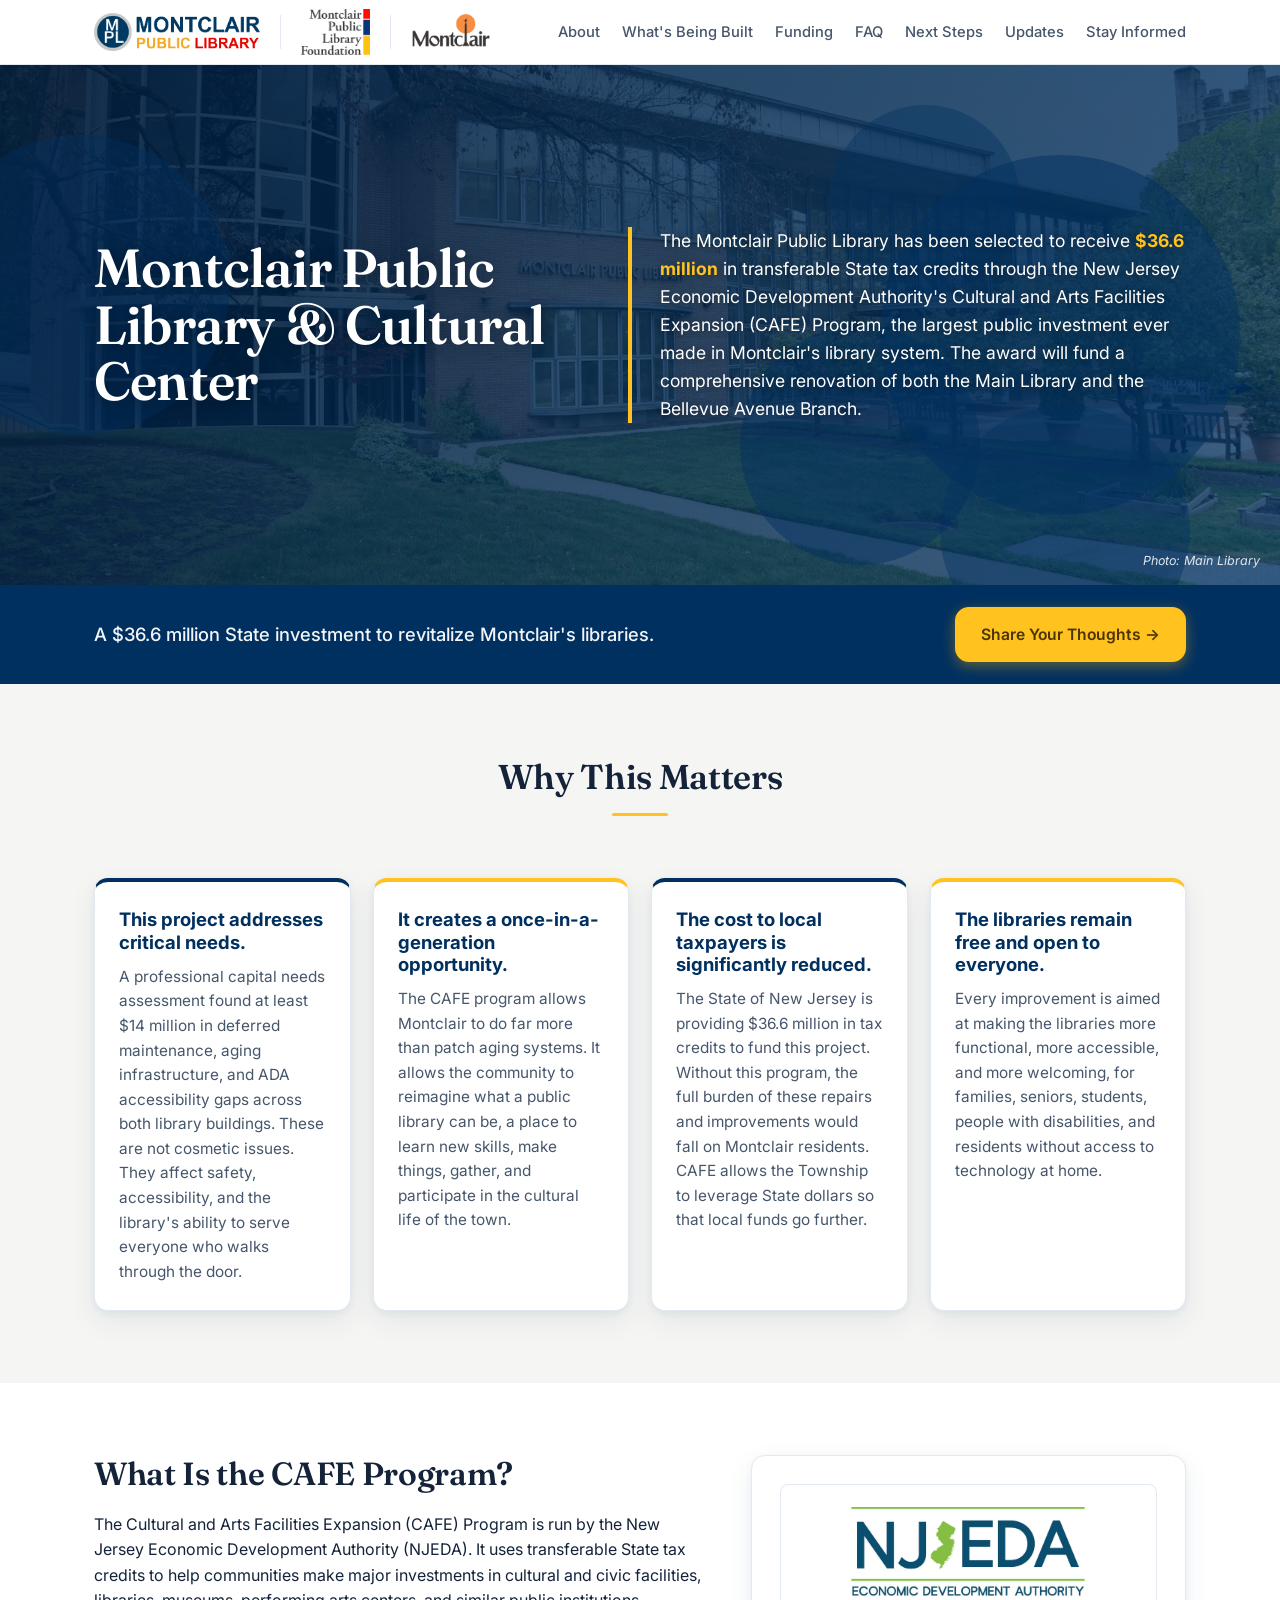
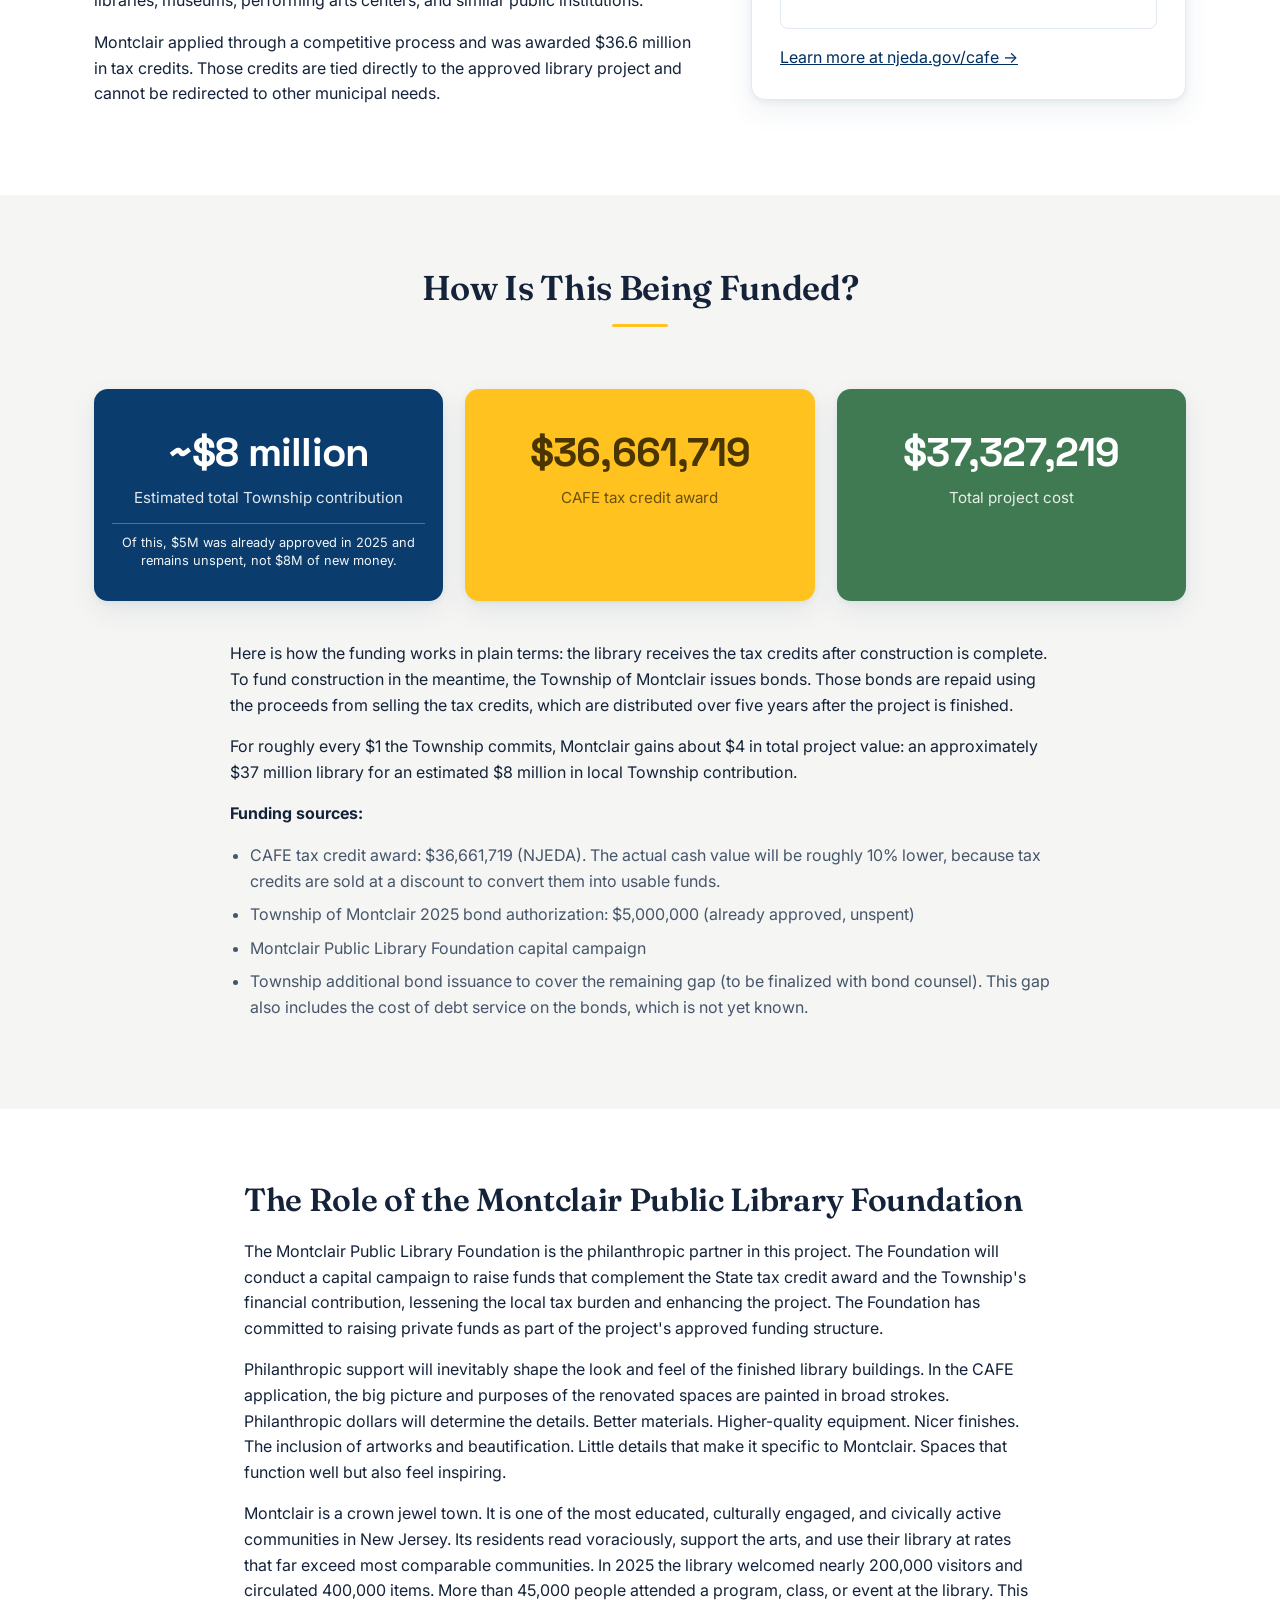
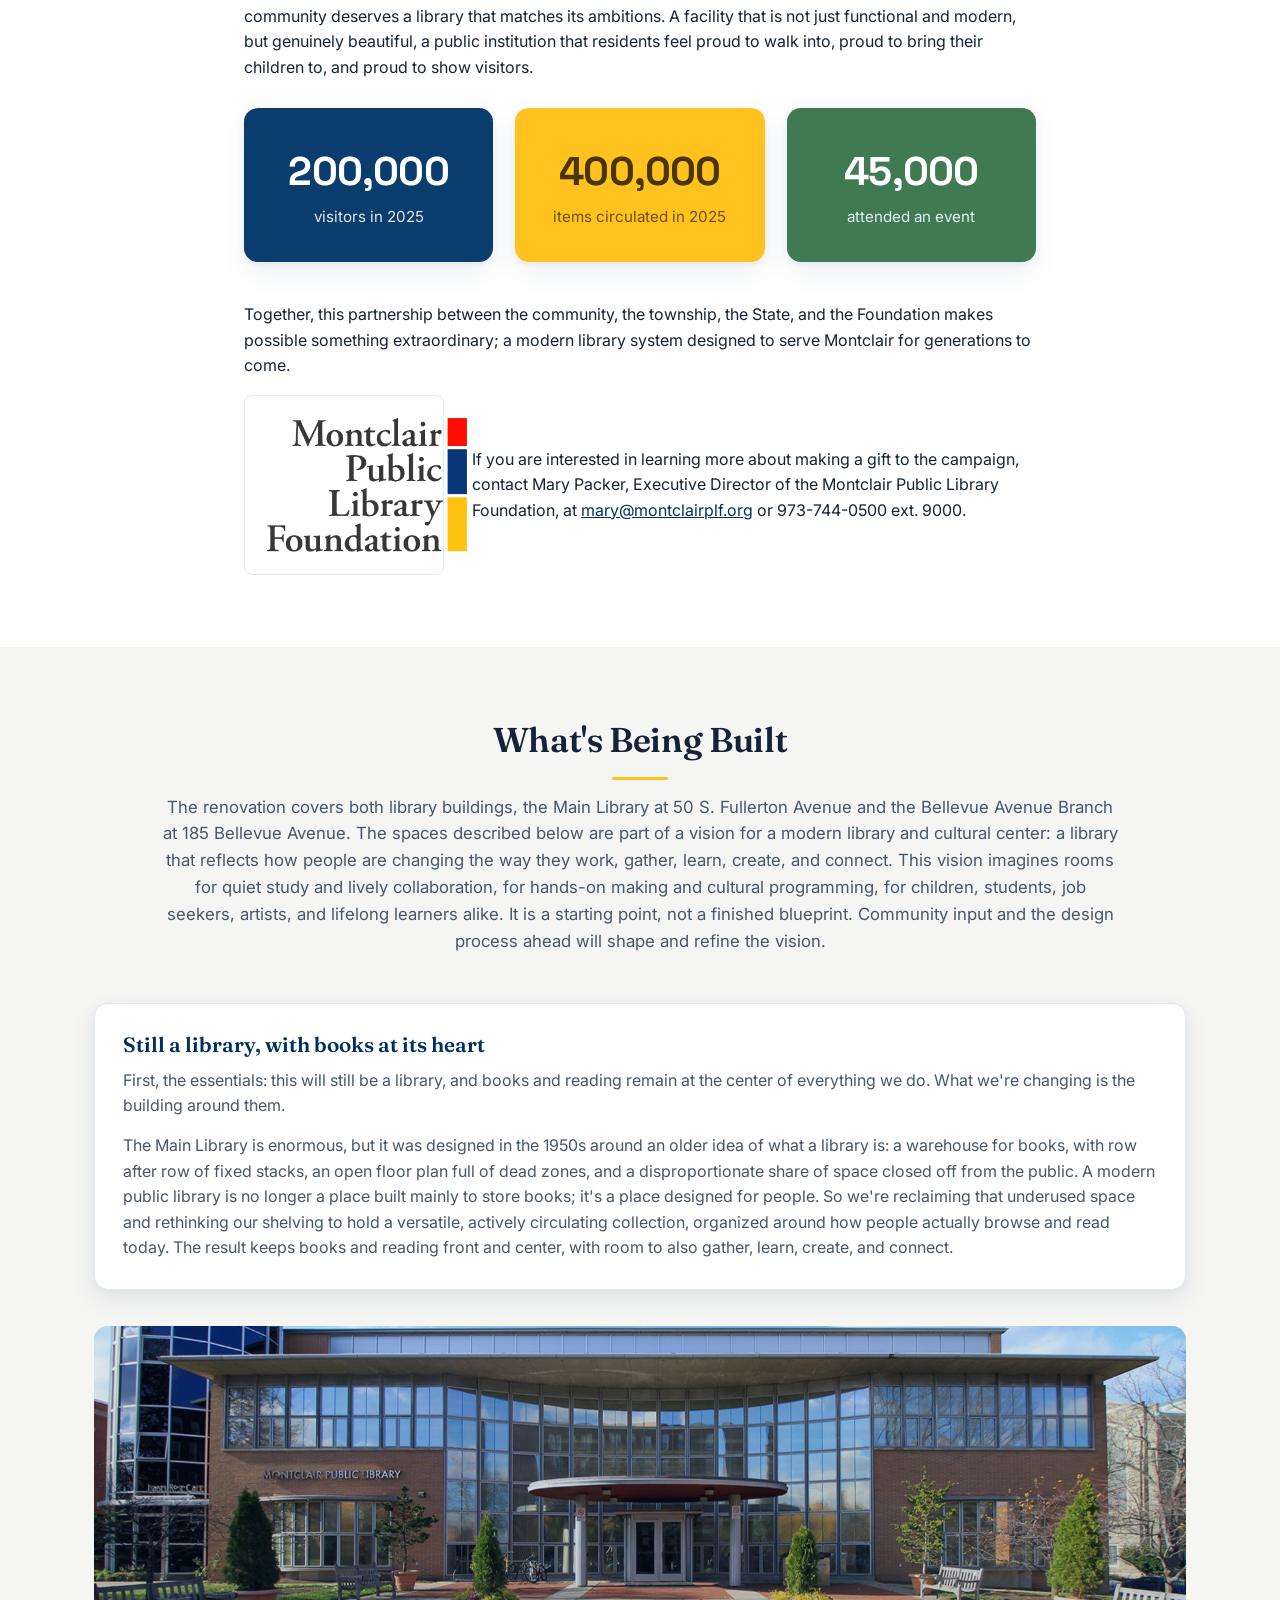
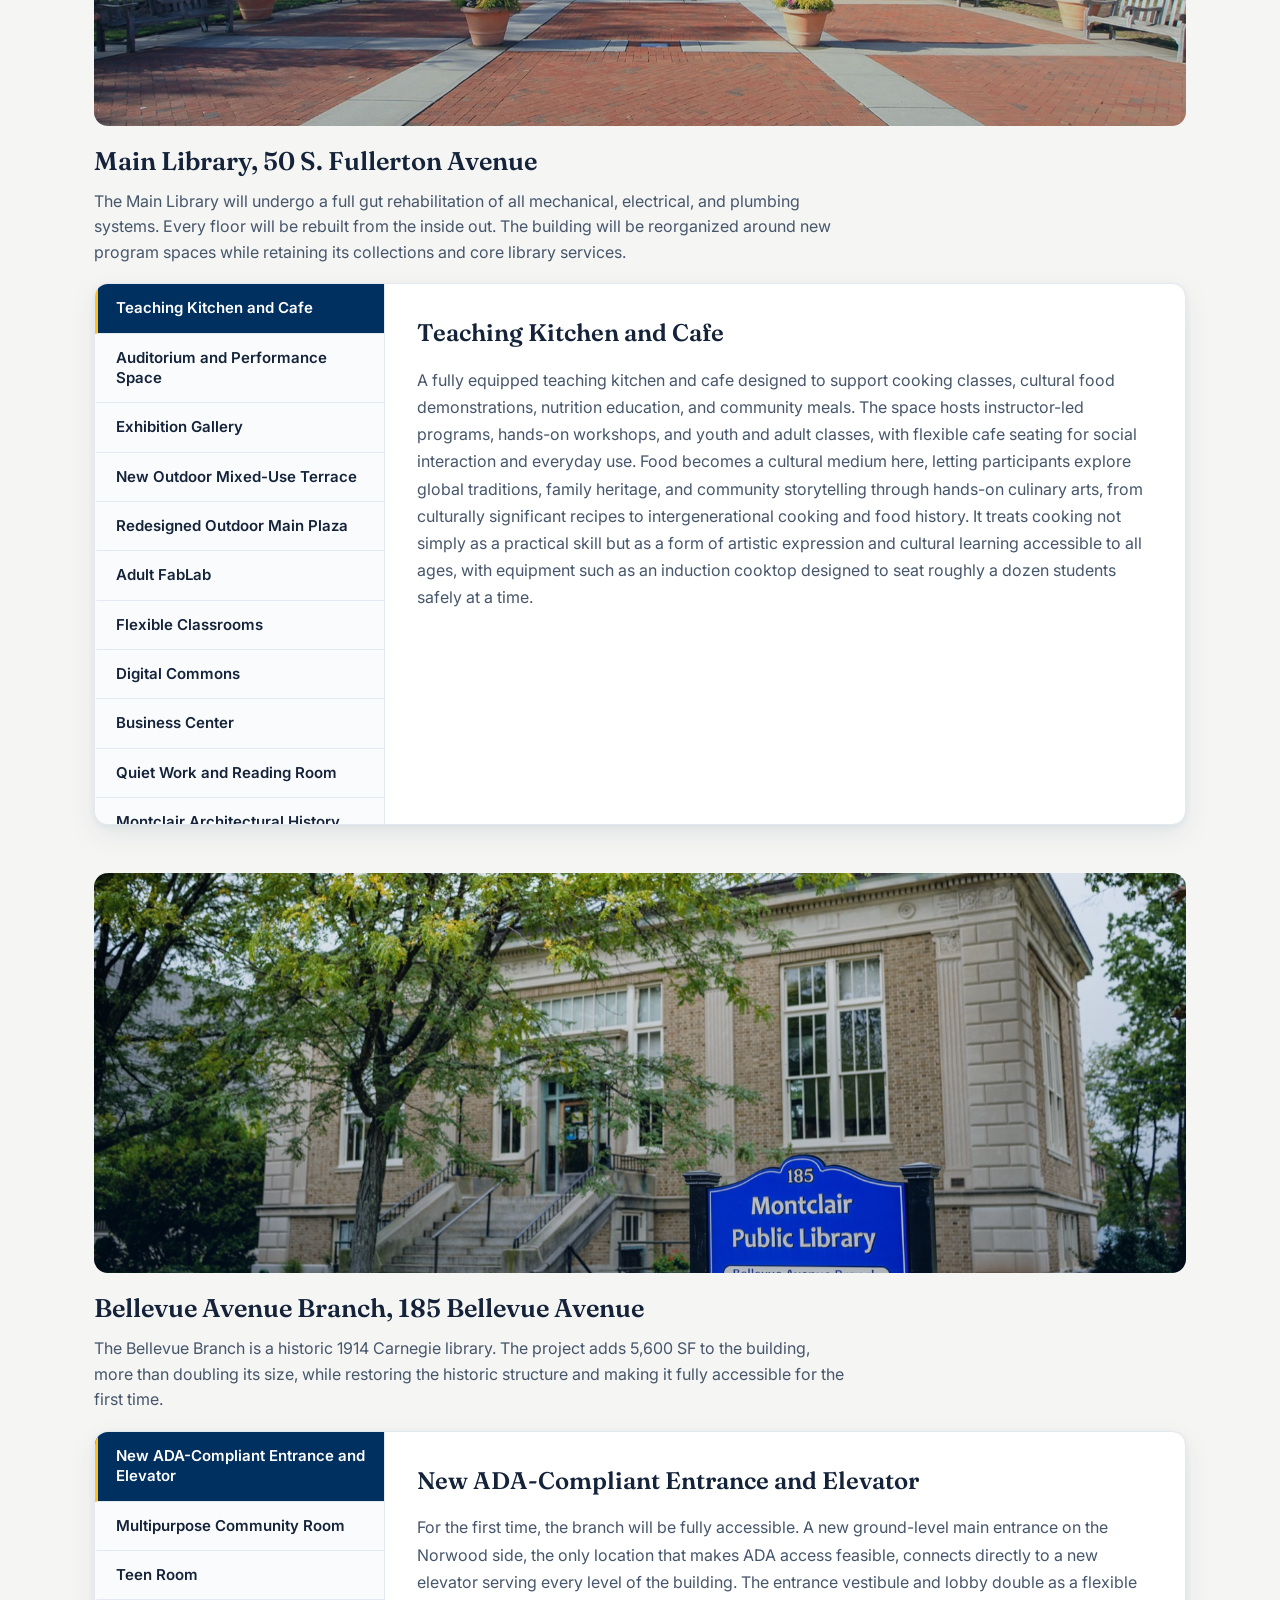
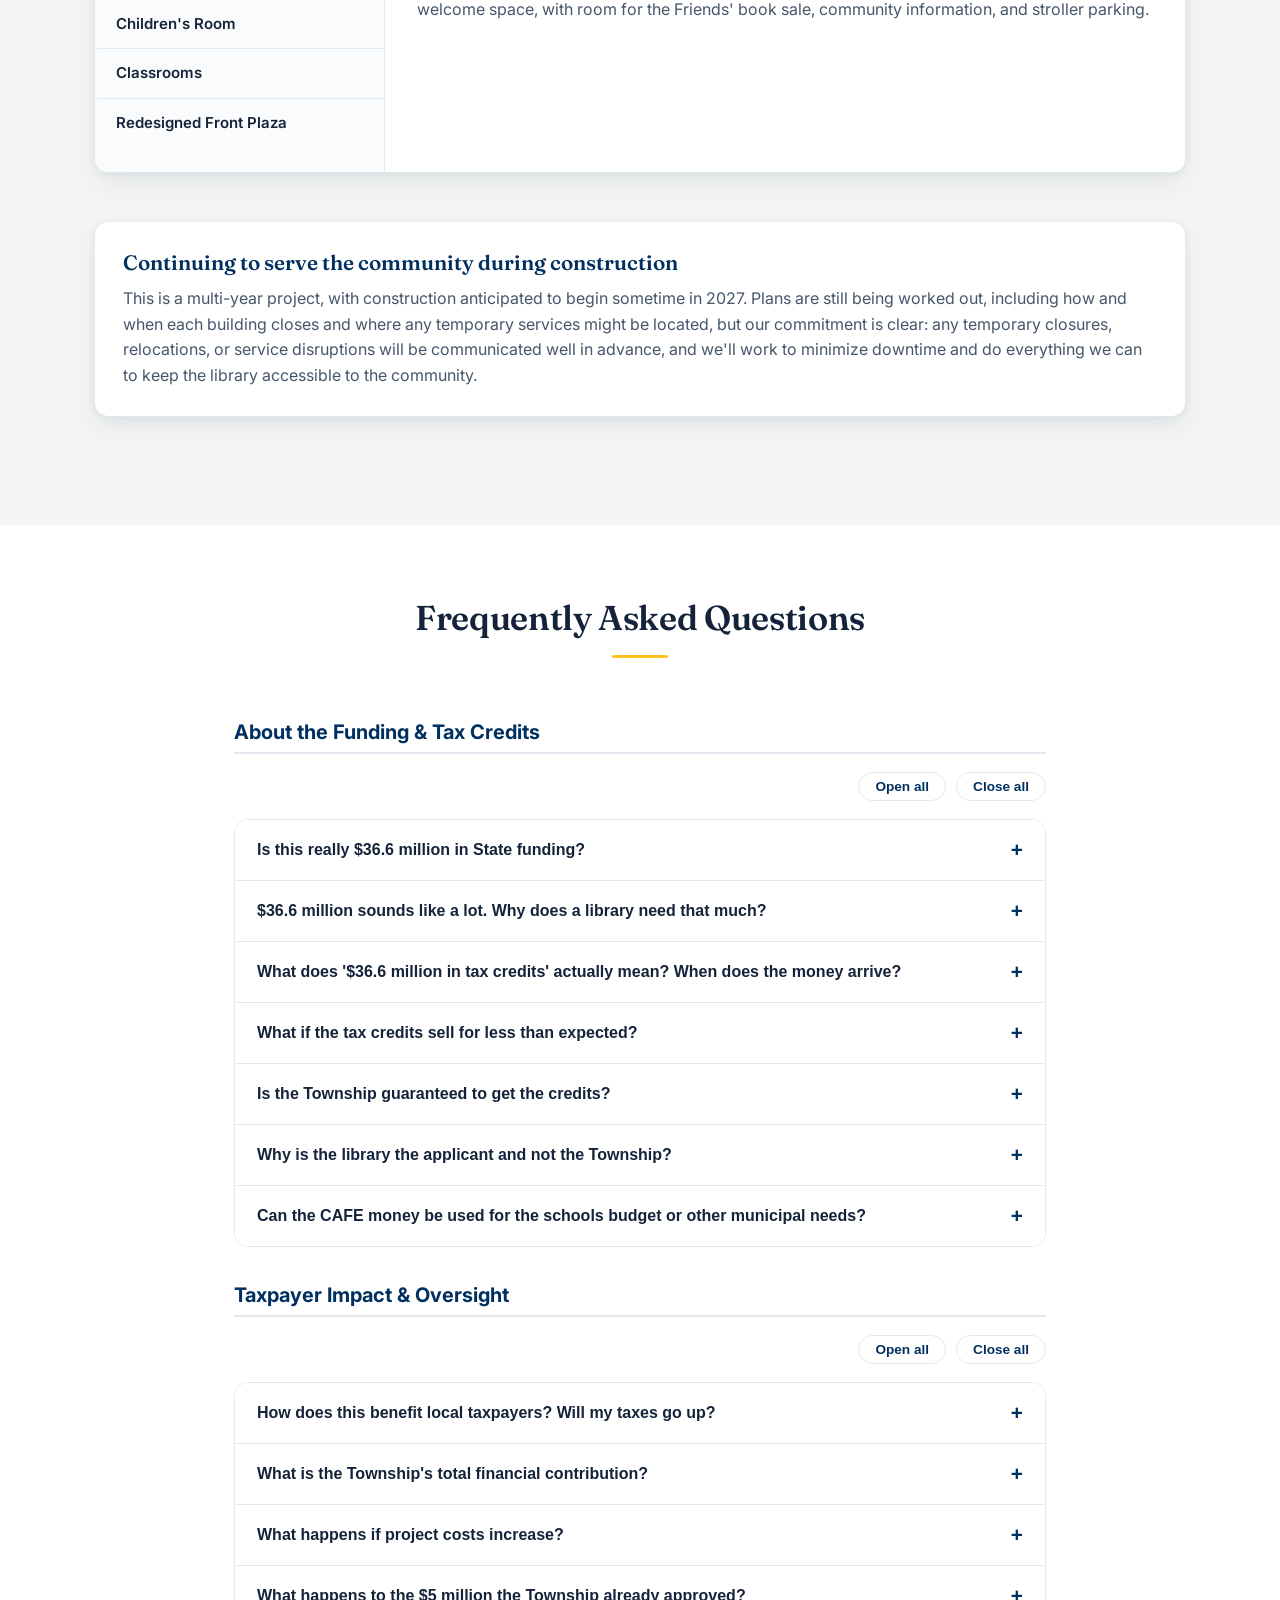
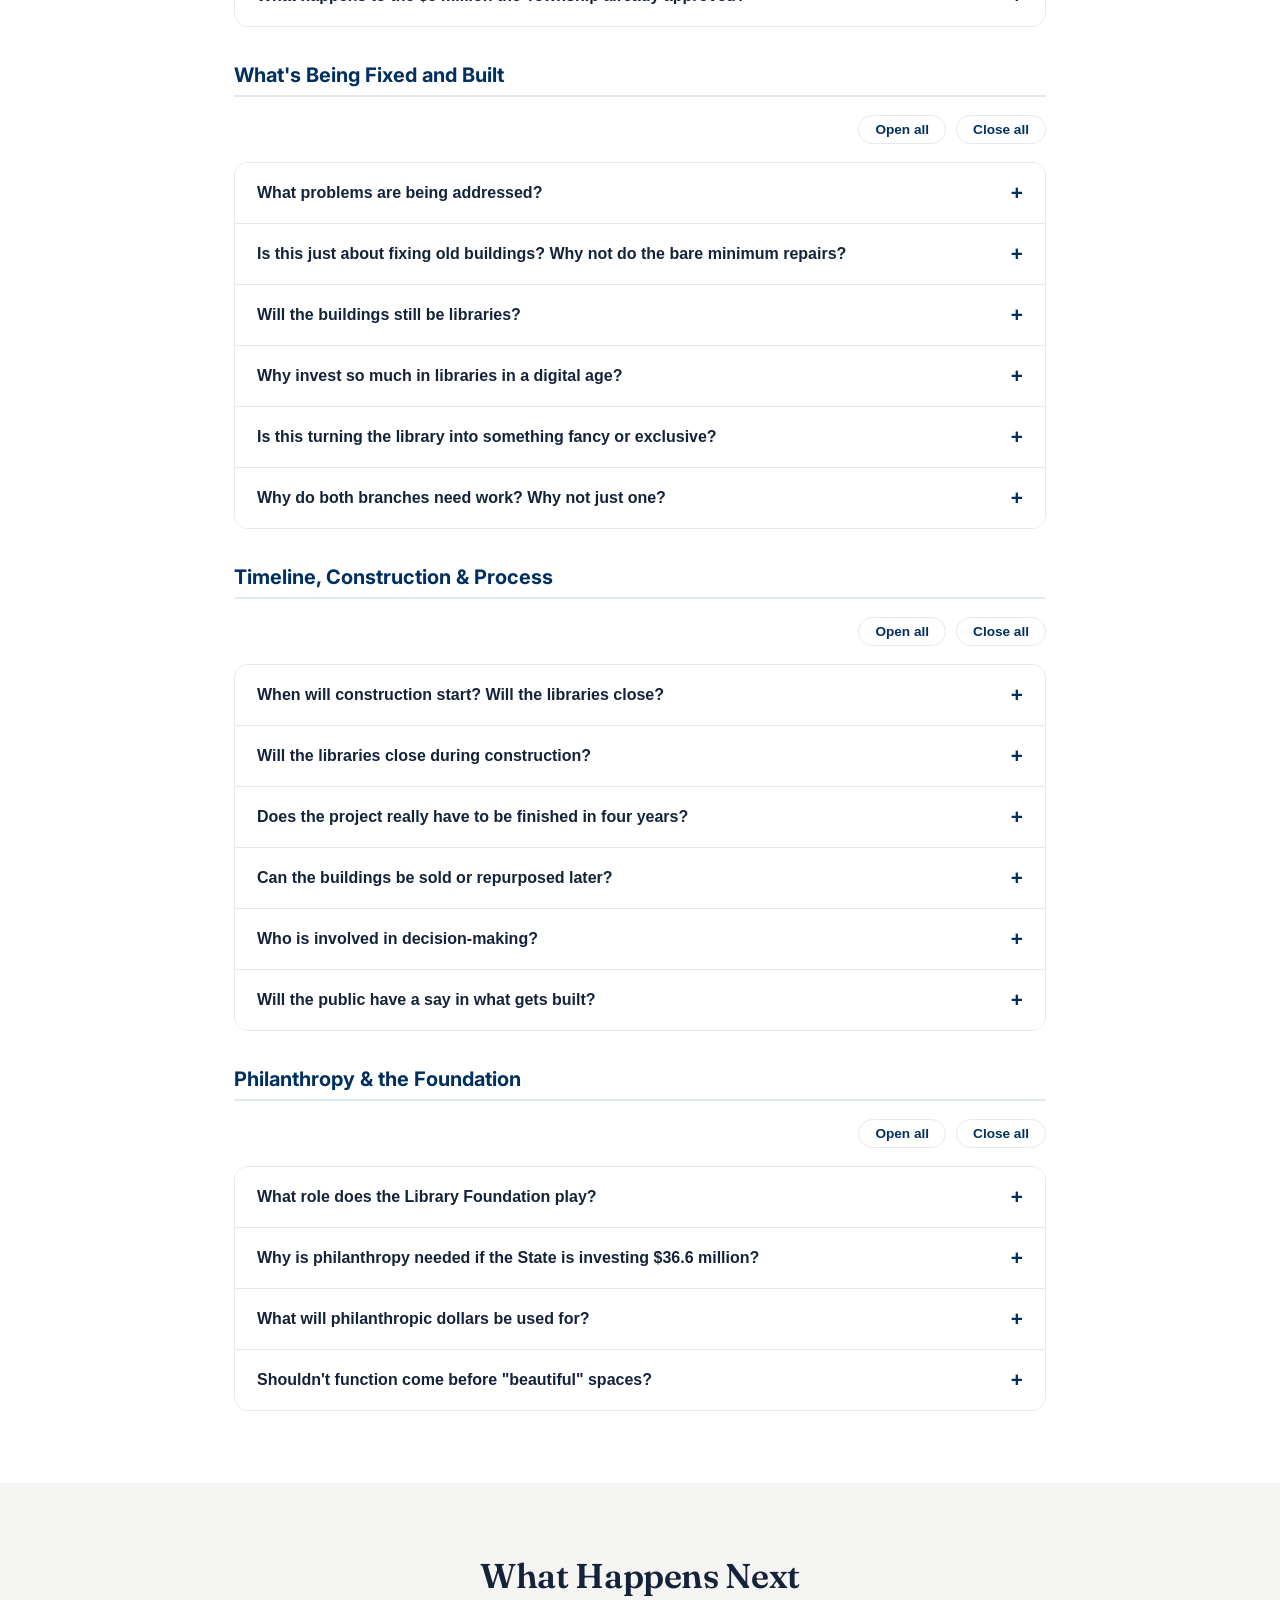
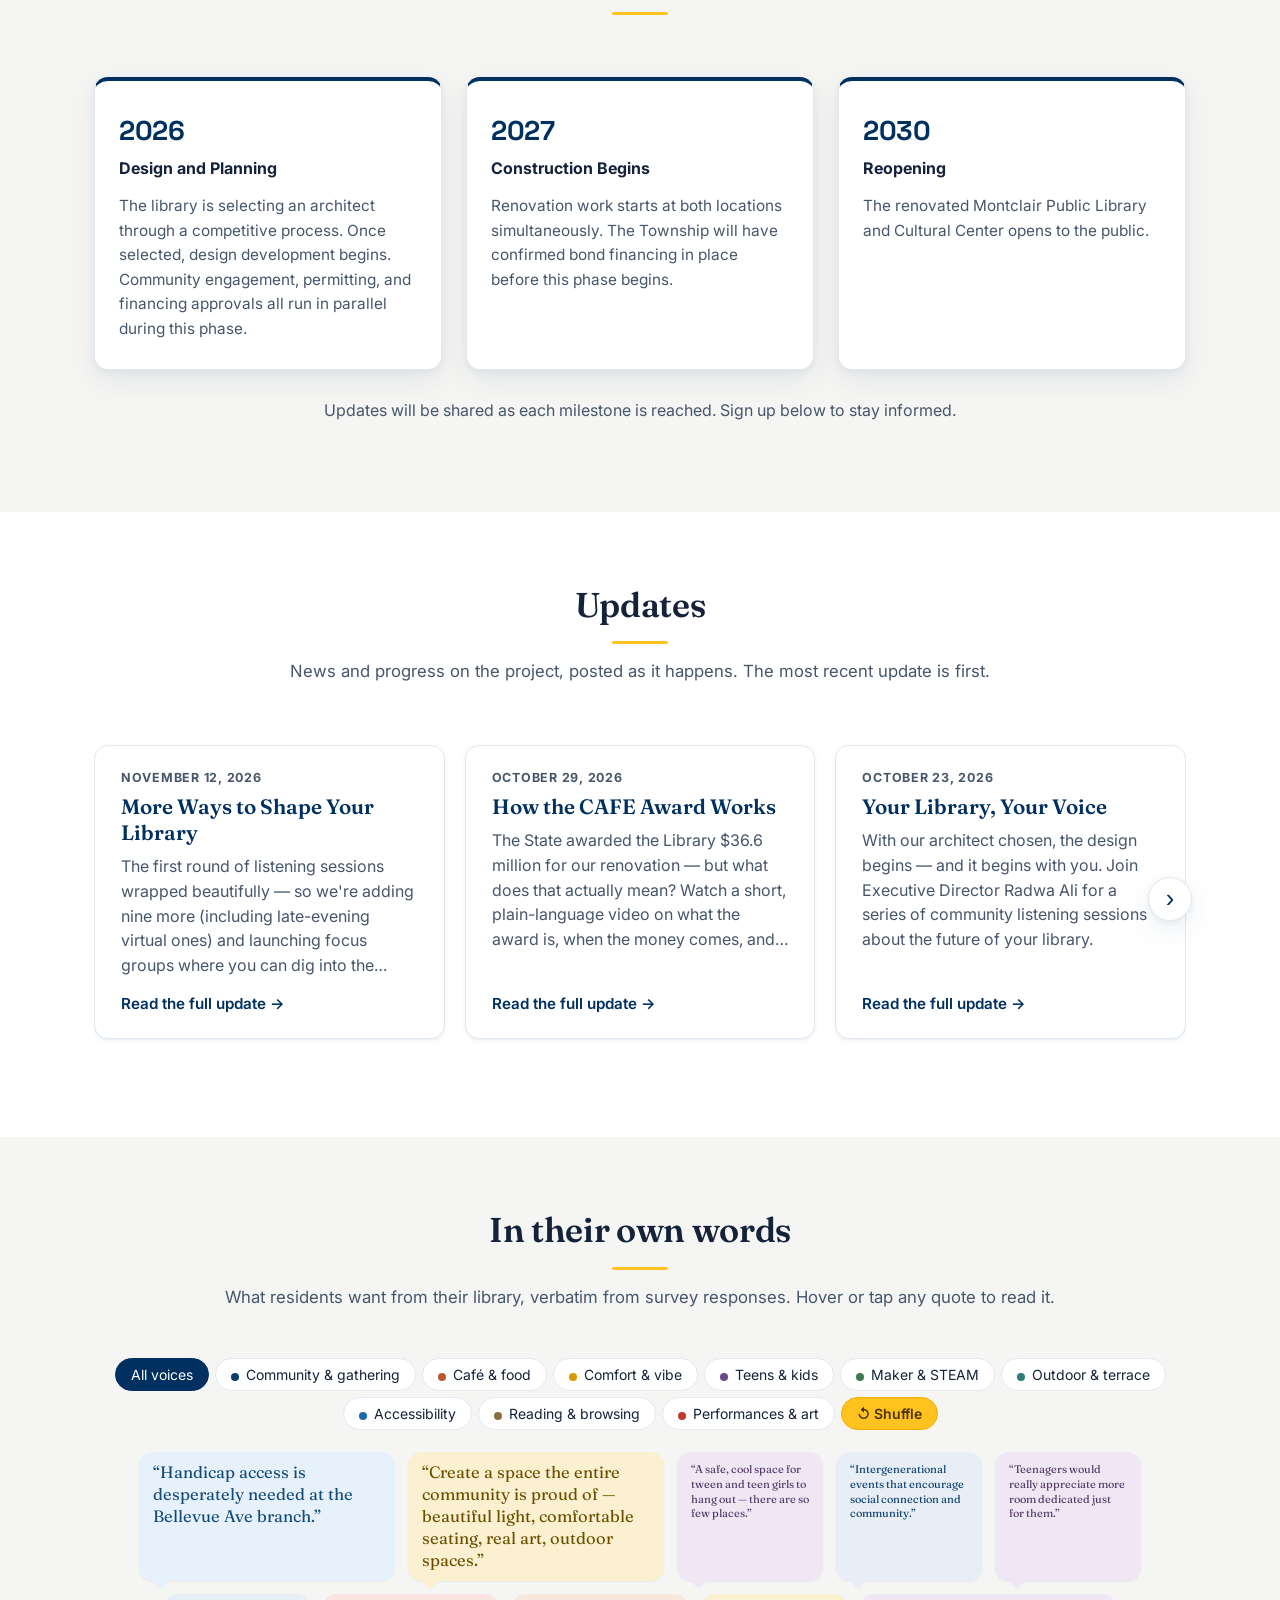
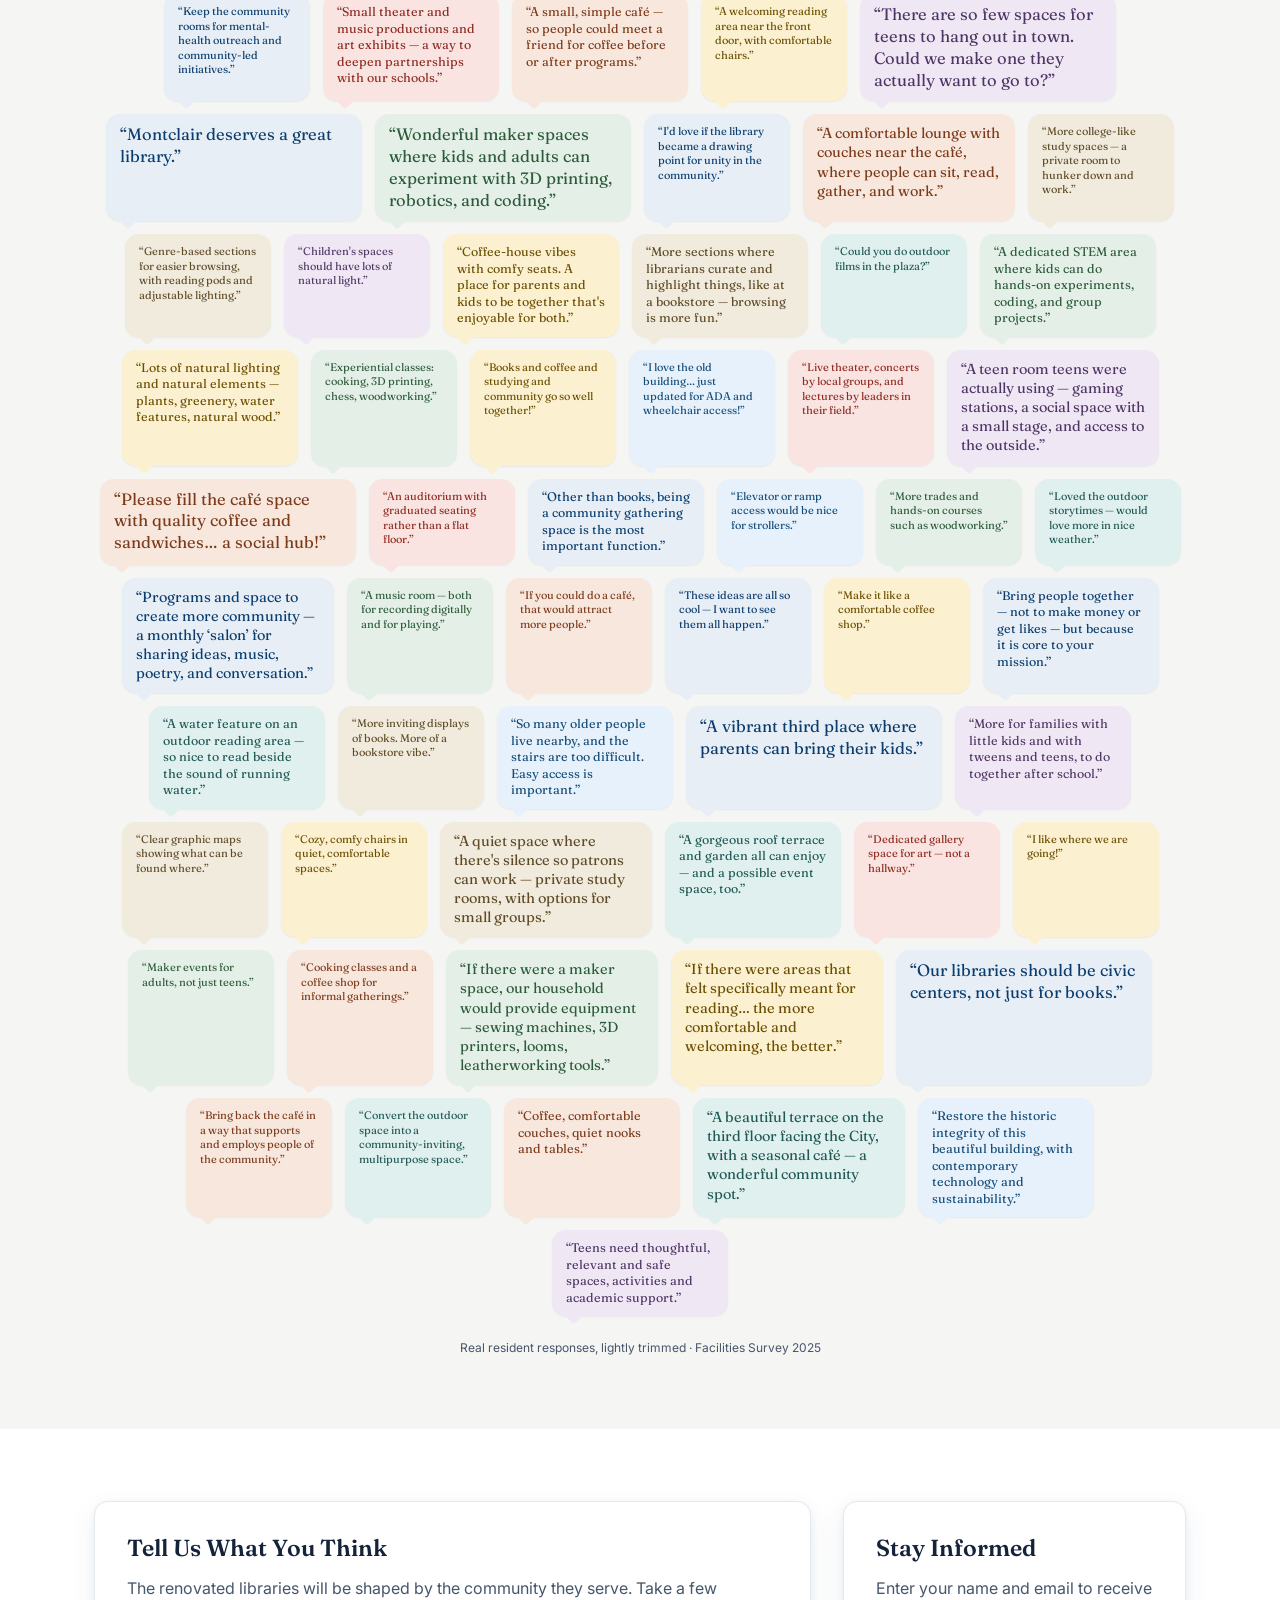
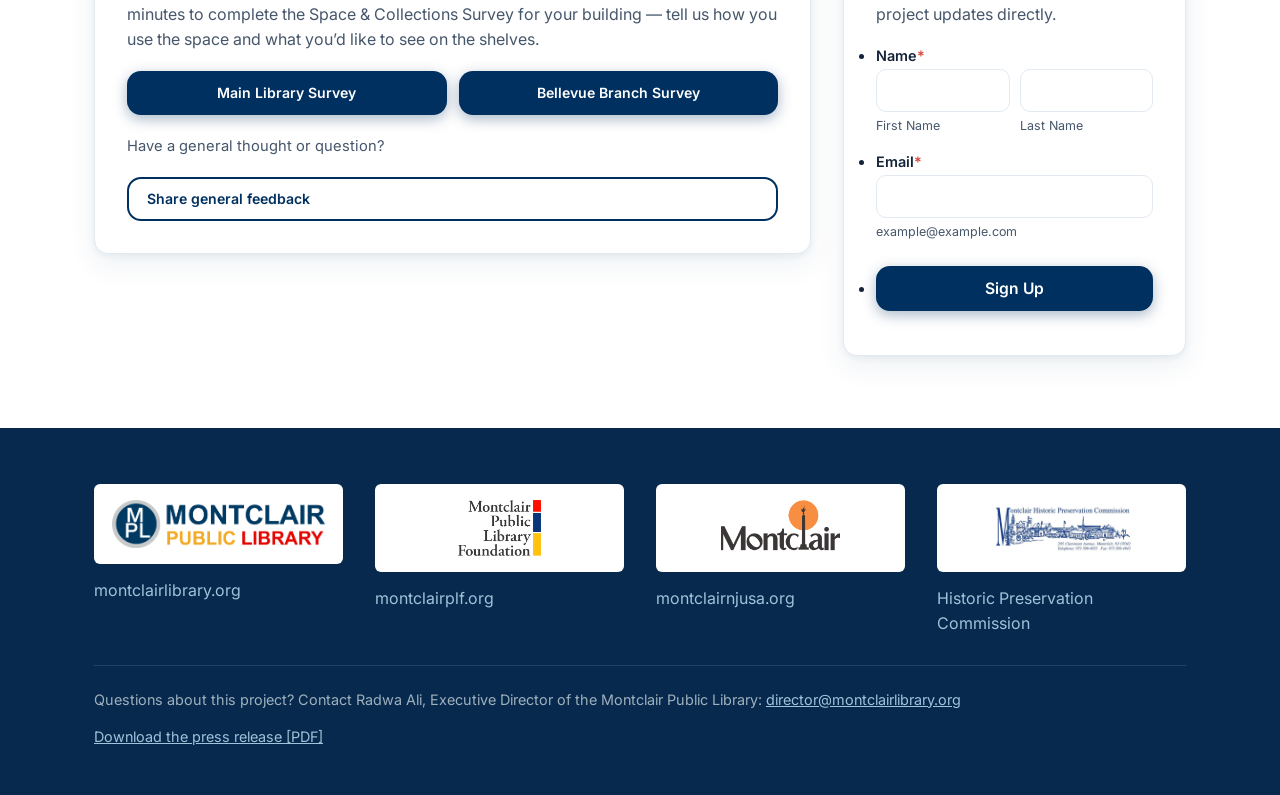
==== commit d93c02d8: "Nov 12 post: retitle 'More Ways to Shape Your Library', add focus groups - Rework wording to frame t" ====
--- a/index.html
+++ b/index.html
@@ -470,7 +470,21 @@
       <h2>Updates</h2>
       <p>News and progress on the project, posted as it happens. The most recent update is first.</p>
     </div>
-    <div class="updates-list">
+    <div class="updates-carousel">
+      <button class="carousel-btn carousel-prev" type="button" aria-label="Previous updates">&lsaquo;</button>
+      <div class="updates-list" id="updatesTrack">
+      <a class="update-entry" href="updates/2026-11-more-chances-to-be-heard.html">
+        <span class="u-date">November 12, 2026</span>
+        <span class="u-title">More Ways to Shape Your Library</span>
+        <span class="u-teaser">The first round of listening sessions wrapped beautifully &mdash; so we're adding nine more (including late-evening virtual ones) and launching focus groups where you can dig into the spaces you care about most. Find yours and express interest.</span>
+        <span class="u-more">Read the full update &rarr;</span>
+      </a>
+      <a class="update-entry" href="updates/2026-10-how-the-cafe-award-works.html">
+        <span class="u-date">October 29, 2026</span>
+        <span class="u-title">How the CAFE Award Works</span>
+        <span class="u-teaser">The State awarded the Library $36.6 million for our renovation &mdash; but what does that actually mean? Watch a short, plain-language video on what the award is, when the money comes, and who makes it possible.</span>
+        <span class="u-more">Read the full update &rarr;</span>
+      </a>
       <a class="update-entry" href="updates/2026-10-your-library-your-voice.html">
         <span class="u-date">October 23, 2026</span>
         <span class="u-title">Your Library, Your Voice</span>
@@ -489,9 +503,32 @@
         <span class="u-teaser">The Library released its architect RFP, hosted a site tour for interested firms, and received 21 proposals. Here is where the search stands, who submitted, and what happens next.</span>
         <span class="u-more">Read the full update &rarr;</span>
       </a>
-    </div>
-  </div>
-</section>
+      </div>
+      <button class="carousel-btn carousel-next" type="button" aria-label="Next updates">&rsaquo;</button>
+    </div>
+  </div>
+</section>
+
+<script>
+(function () {
+  var carousel = document.querySelector('.updates-carousel');
+  if (!carousel) return;
+  var track = carousel.querySelector('.updates-list');
+  var prev = carousel.querySelector('.carousel-prev');
+  var next = carousel.querySelector('.carousel-next');
+  function update() {
+    var maxScroll = track.scrollWidth - track.clientWidth;
+    carousel.classList.toggle('no-slide', maxScroll <= 2);
+    prev.disabled = track.scrollLeft <= 4;
+    next.disabled = track.scrollLeft >= maxScroll - 4;
+  }
+  next.addEventListener('click', function () { track.scrollBy({ left: track.clientWidth, behavior: 'smooth' }); });
+  prev.addEventListener('click', function () { track.scrollBy({ left: -track.clientWidth, behavior: 'smooth' }); });
+  track.addEventListener('scroll', update, { passive: true });
+  window.addEventListener('resize', update);
+  update();
+})();
+</script>
 
 <!-- ===== IN THEIR OWN WORDS (quote cloud) ===== -->
 <section id="voices" class="voices">
--- a/assets/site.css
+++ b/assets/site.css
@@ -656,6 +656,9 @@
   .firm-grid a { color: var(--brand); text-decoration: none; }
   .firm-grid a:hover { text-decoration: underline; }
   .arch-docs { max-width: 840px; margin: 24px auto 0; display: flex; flex-wrap: wrap; gap: 14px; }
+  .arch-video { max-width: 840px; margin: 28px auto; }
+  .arch-video video { width: 100%; height: auto; display: block; background: #000; border-radius: 14px; box-shadow: var(--shadow); }
+  .arch-video figcaption { margin-top: 10px; text-align: center; color: var(--ink-soft); font-size: 0.9rem; }
   @media (max-width: 820px) { .firm-grid { grid-template-columns: repeat(2, 1fr); } }
   @media (max-width: 520px) { .firm-grid { grid-template-columns: 1fr; } }
 
@@ -666,6 +669,15 @@
   .roster .r-name { display: block; font-weight: 700; color: var(--ink); font-size: 1rem; line-height: 1.35; }
   .roster .r-role { display: block; color: var(--ink-soft); font-size: 0.9rem; line-height: 1.4; margin-top: 2px; }
   @media (max-width: 560px) { .roster { grid-template-columns: 1fr; gap: 14px; } }
+
+  /* Focus groups (express-interest cards) */
+  .focus-list { max-width: 840px; margin: 8px auto 0; display: grid; grid-template-columns: repeat(2, 1fr); gap: 16px; }
+  .focus-item { display: flex; flex-direction: column; background: #fff; border: 1px solid var(--line); border-radius: var(--radius); padding: 18px 20px; box-shadow: var(--shadow-sm); }
+  .focus-item h4 { font-family: var(--font-display); font-weight: 600; font-size: 1.1rem; color: var(--ink); margin: 0 0 7px; }
+  .focus-item p { color: var(--ink-soft); font-size: 0.92rem; line-height: 1.5; margin: 0 0 14px; }
+  .focus-item .focus-cta { margin-top: auto; align-self: flex-start; font-weight: 600; font-size: 0.92rem; color: var(--brand); text-decoration: none; }
+  .focus-item .focus-cta:hover { text-decoration: underline; }
+  @media (max-width: 620px) { .focus-list { grid-template-columns: 1fr; } }
 
   /* Session schedule table */
   .schedule-wrap { max-width: 840px; margin: 0 auto; overflow-x: auto; -webkit-overflow-scrolling: touch; }
@@ -681,13 +693,23 @@
   }
 
 /* ---------- Updates (blog index + article pages) ---------- */
-.updates-list { max-width: 820px; margin: 0 auto; display: flex; flex-direction: column; gap: 16px; }
-.update-entry { display: block; background: #fff; border: 1px solid var(--line); border-radius: var(--radius); padding: 22px 26px; box-shadow: var(--shadow-sm); text-decoration: none; color: inherit; transition: transform .15s var(--ease), box-shadow .15s var(--ease); }
+.updates-carousel { position: relative; margin: 0 auto; }
+.updates-list { display: flex; flex-direction: row; gap: 20px; overflow-x: auto; scroll-snap-type: x mandatory; scroll-behavior: smooth; margin: 0; padding: 12px 0 26px; scrollbar-width: none; -ms-overflow-style: none; }
+.updates-list::-webkit-scrollbar { display: none; }
+.update-entry { flex: 0 0 calc((100% - 40px) / 3); scroll-snap-align: start; display: flex; flex-direction: column; background: #fff; border: 1px solid var(--line); border-radius: var(--radius); padding: 22px 26px; box-shadow: var(--shadow-sm); text-decoration: none; color: inherit; transition: transform .15s var(--ease), box-shadow .15s var(--ease); }
 .update-entry:hover { transform: translateY(-2px); box-shadow: var(--shadow); }
 .update-entry .u-date { display: block; font-size: 0.78rem; font-weight: 700; letter-spacing: 0.06em; text-transform: uppercase; color: var(--ink-soft); margin: 0 0 6px; }
 .update-entry .u-title { display: block; font-family: var(--font-display); font-weight: 600; font-size: 1.3rem; color: var(--brand); margin: 0 0 8px; line-height: 1.25; }
-.update-entry .u-teaser { display: block; color: var(--ink-soft); font-size: 1rem; line-height: 1.55; margin: 0 0 10px; }
-.update-entry .u-more { display: block; color: var(--brand); font-weight: 600; font-size: 0.95rem; }
+.update-entry .u-teaser { display: -webkit-box; -webkit-line-clamp: 5; -webkit-box-orient: vertical; overflow: hidden; color: var(--ink-soft); font-size: 1rem; line-height: 1.55; margin: 0 0 14px; }
+.update-entry .u-more { display: block; margin-top: auto; color: var(--brand); font-weight: 600; font-size: 0.95rem; }
+.carousel-btn { position: absolute; top: 50%; transform: translateY(-50%); width: 44px; height: 44px; border-radius: 50%; background: #fff; border: 1px solid var(--line); box-shadow: var(--shadow); color: var(--brand); font-size: 1.6rem; line-height: 1; display: flex; align-items: center; justify-content: center; cursor: pointer; z-index: 5; transition: background .15s var(--ease), color .15s var(--ease), opacity .2s var(--ease); }
+.carousel-btn:hover { background: var(--brand); color: #fff; }
+.carousel-prev { left: -6px; }
+.carousel-next { right: -6px; }
+.carousel-btn[disabled] { opacity: 0; pointer-events: none; }
+.updates-carousel.no-slide .carousel-btn { display: none; }
+@media (max-width: 900px) { .update-entry { flex-basis: calc((100% - 20px) / 2); } }
+@media (max-width: 600px) { .update-entry { flex-basis: 86%; } .carousel-prev { left: 2px; } .carousel-next { right: 2px; } }
 
 /* Article (individual update) page */
 .nav-back { color: var(--brand); font-weight: 600; text-decoration: none; font-size: 0.95rem; white-space: nowrap; }
@@ -696,3 +718,9 @@
 .article-foot { max-width: 840px; margin: 40px auto 0; padding-top: 20px; border-top: 1px solid var(--line); }
 .article-foot a { color: var(--brand); font-weight: 600; text-decoration: none; }
 .article-foot a:hover { text-decoration: underline; }
+
+/* ---------- Word cloud figure (blog post) ---------- */
+.wc-figure { max-width: 960px; margin: 0 auto; }
+.wc-figure img { width: 100%; height: auto; display: block; border-radius: var(--radius); box-shadow: var(--shadow); }
+.wc-figure figcaption { margin-top: 12px; text-align: center; color: var(--ink-soft); font-size: 0.9rem; line-height: 1.5; }
+.wc-actions { max-width: 960px; margin: 18px auto 0; display: flex; justify-content: center; }
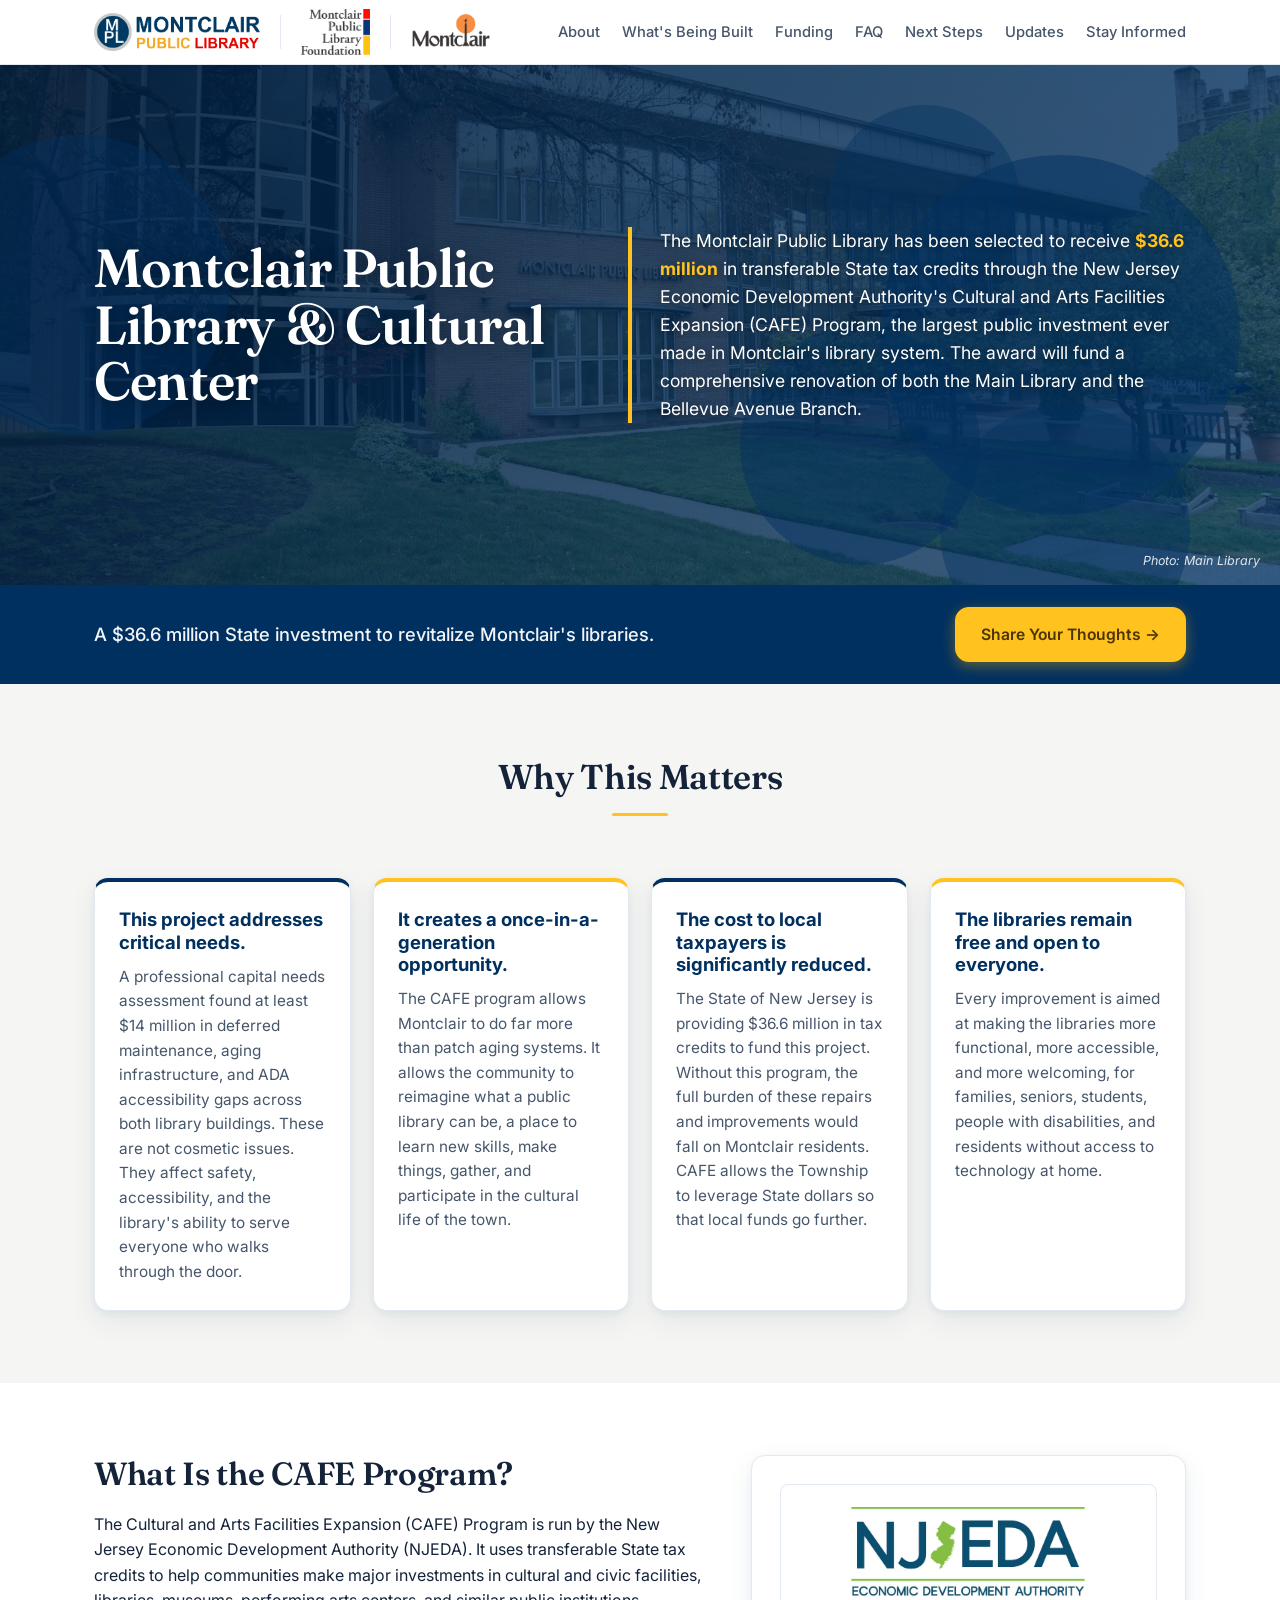
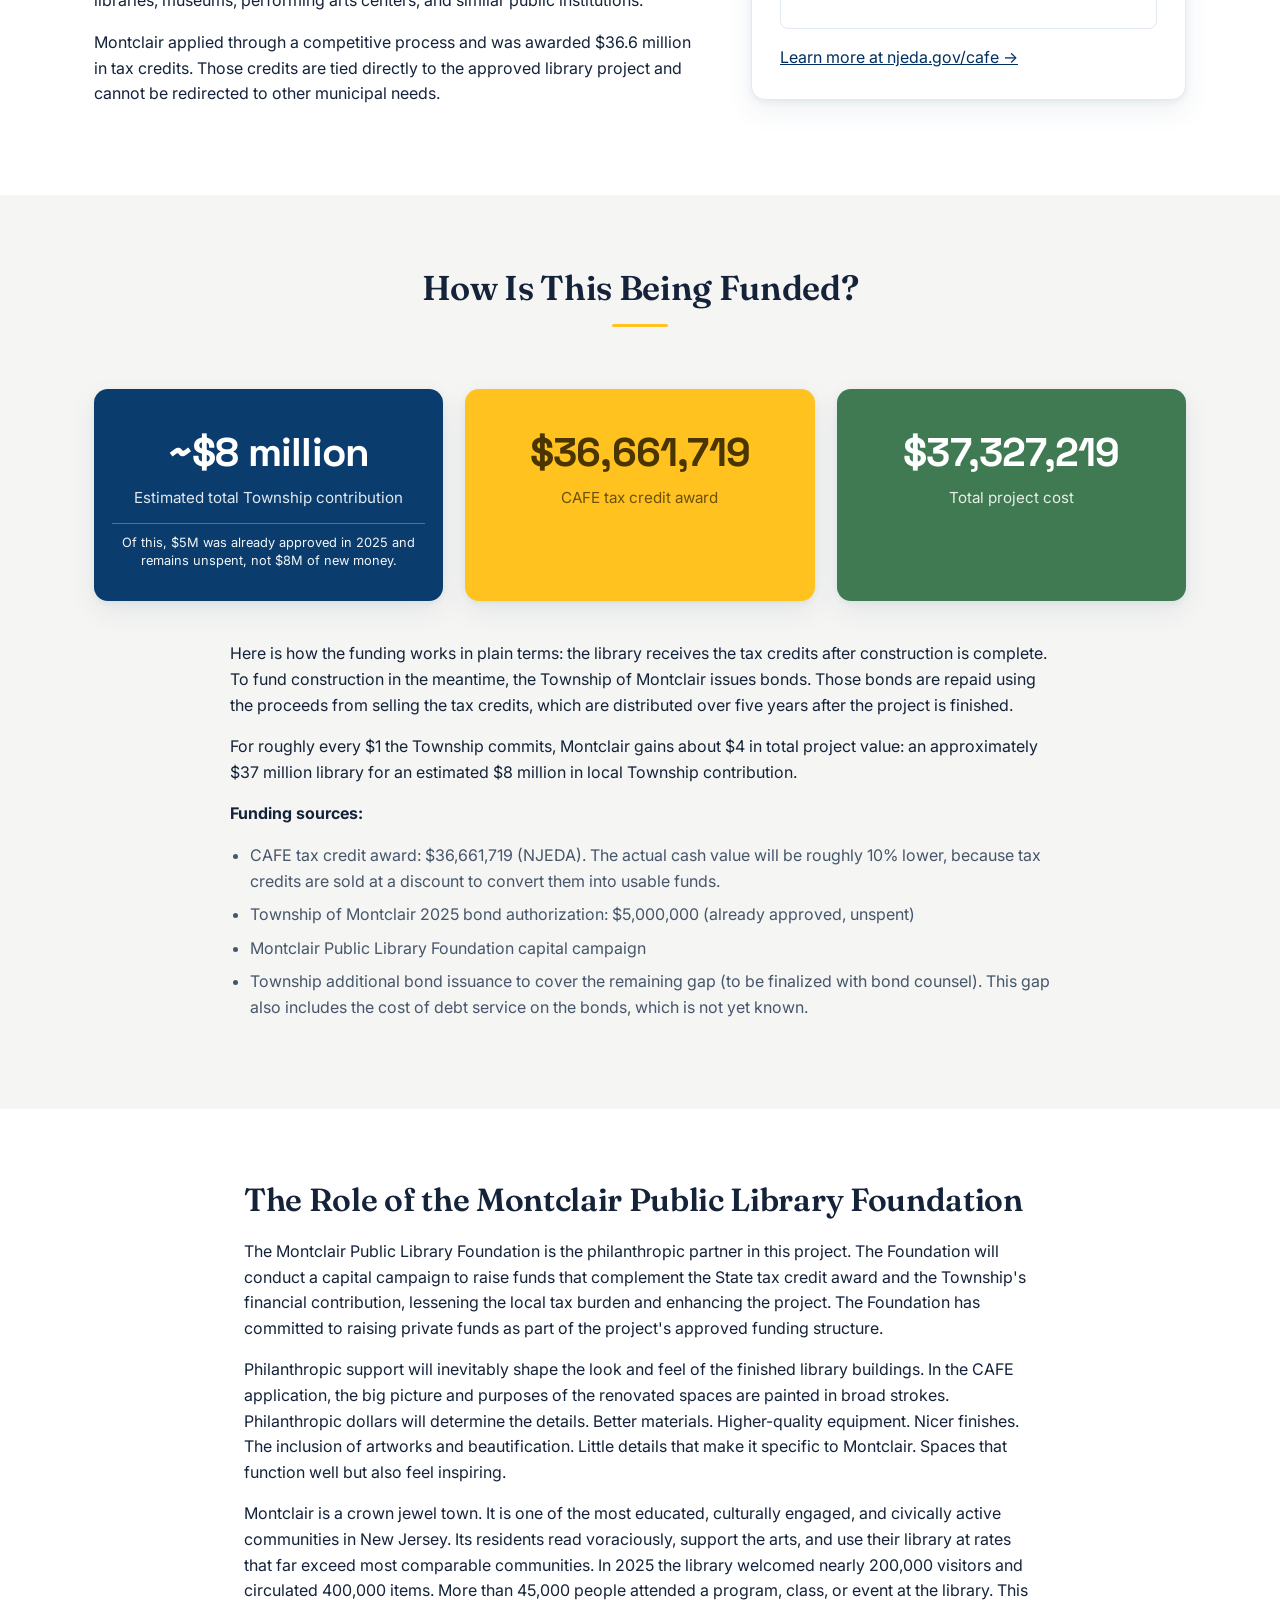
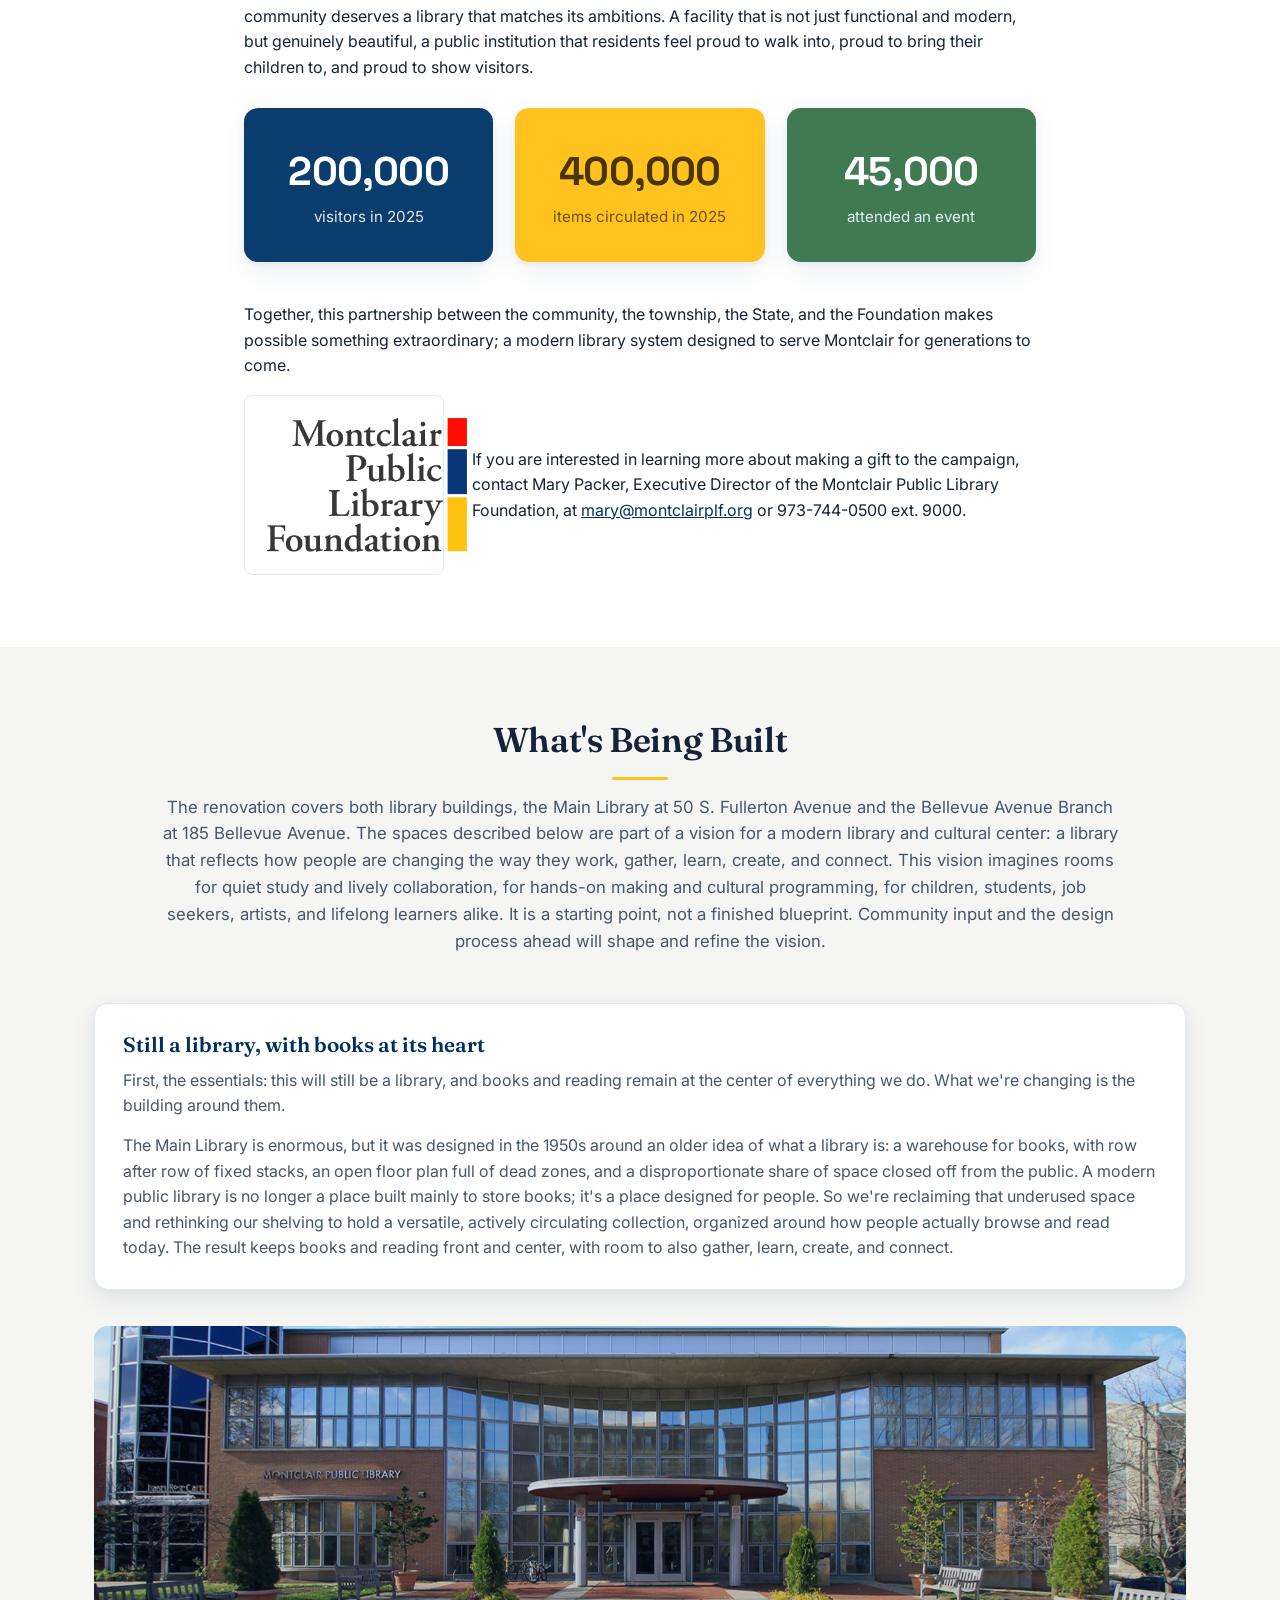
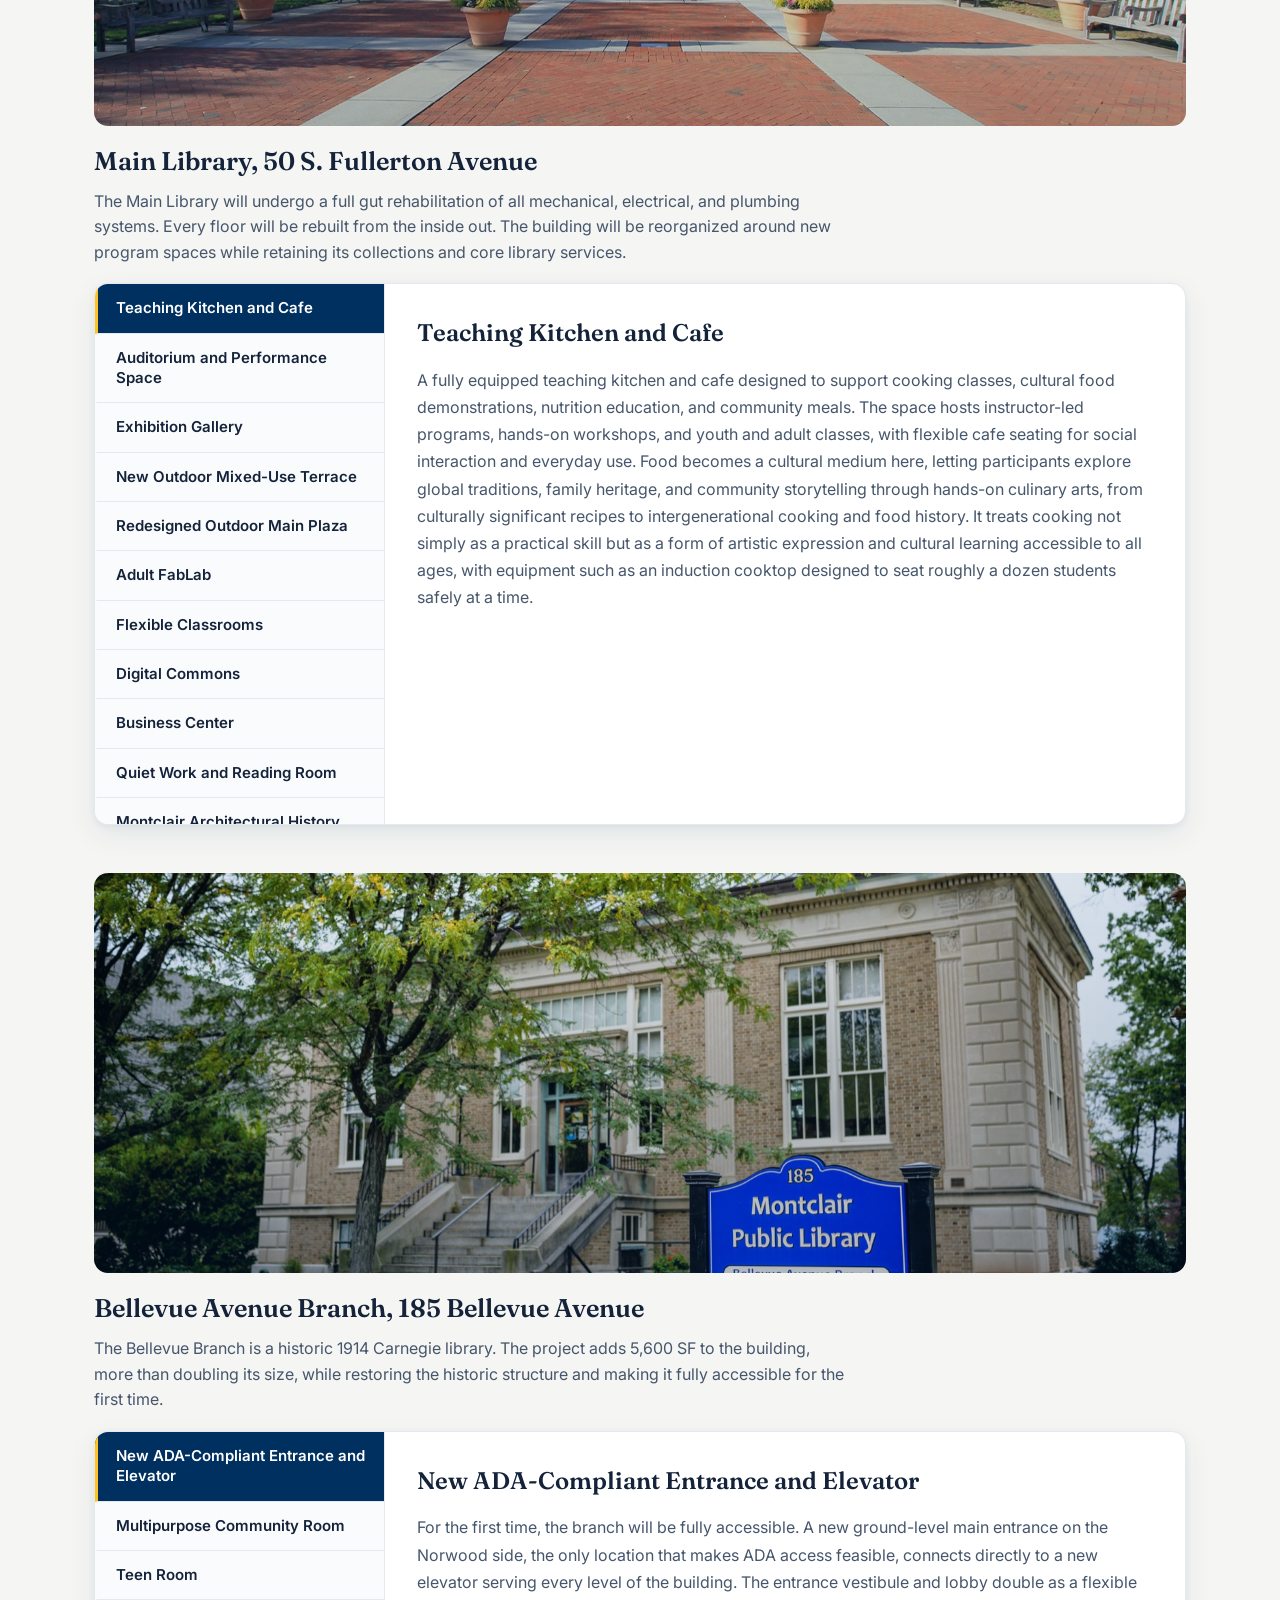
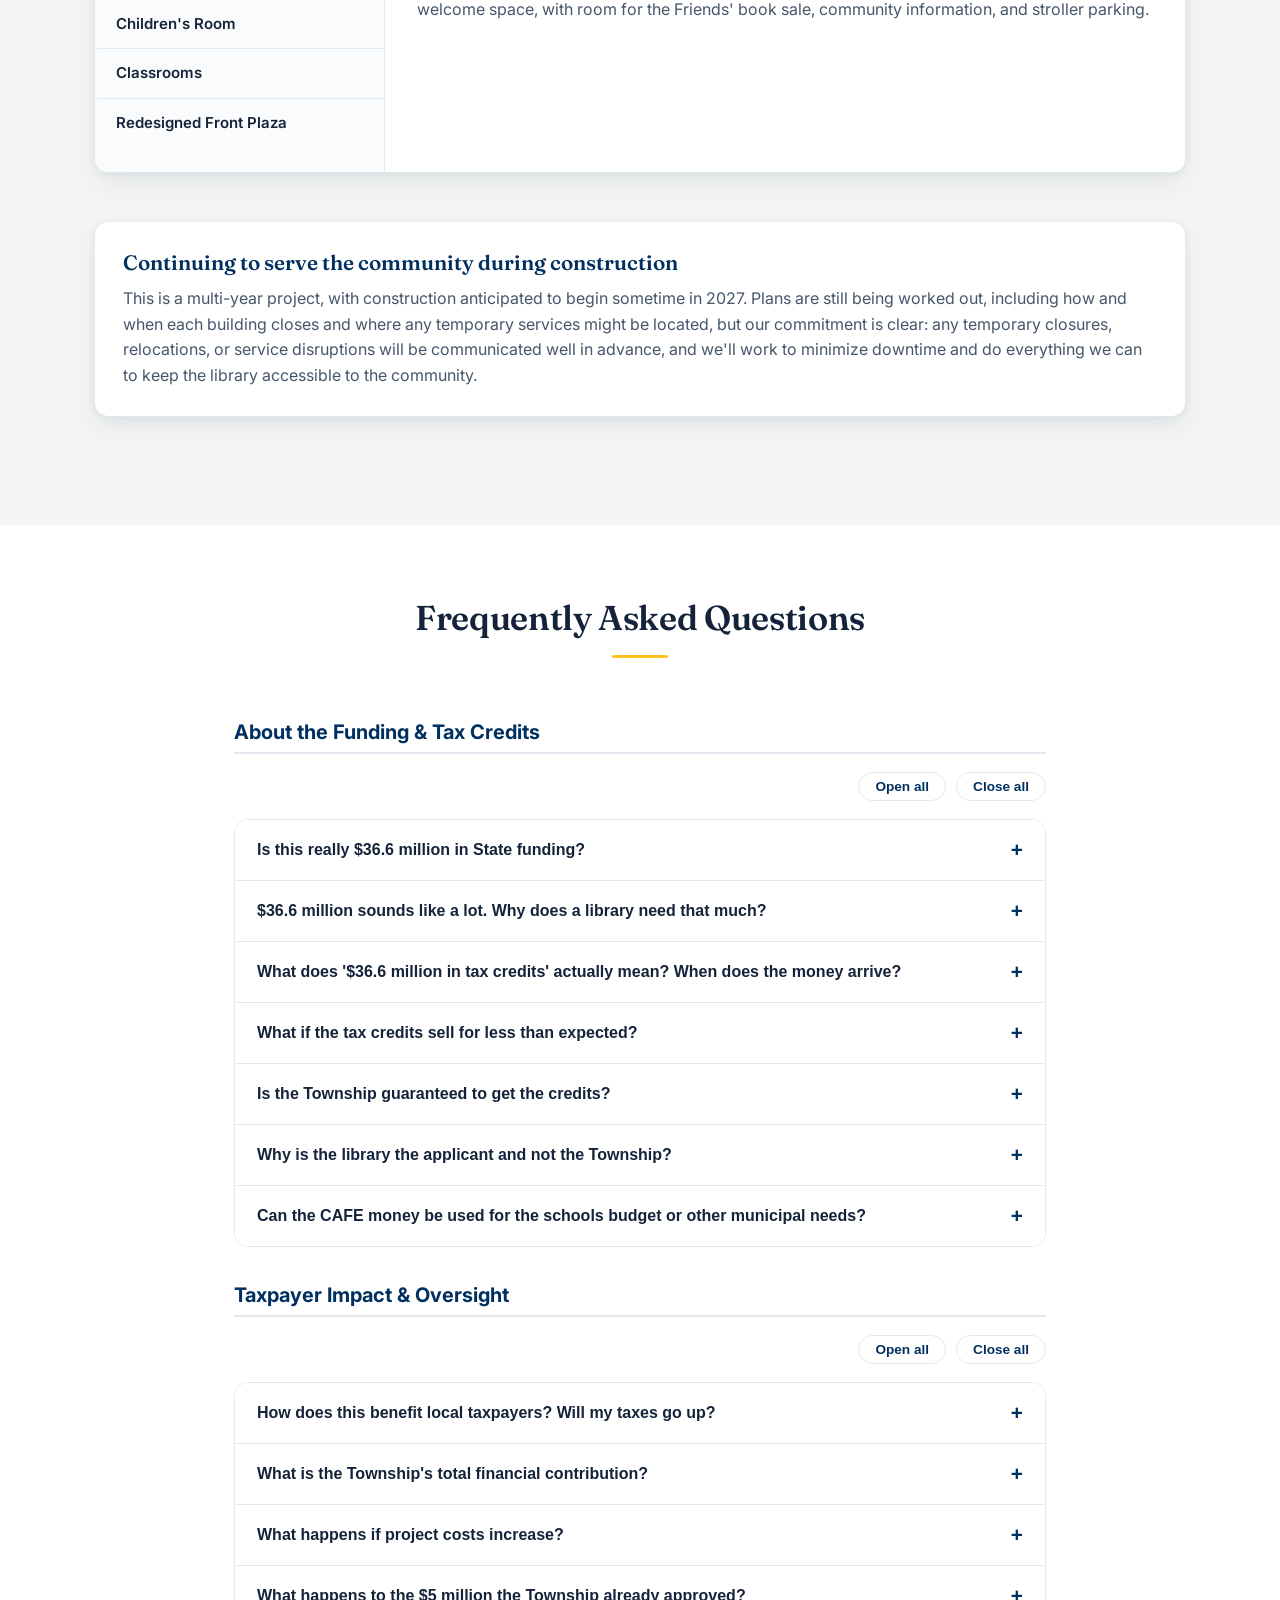
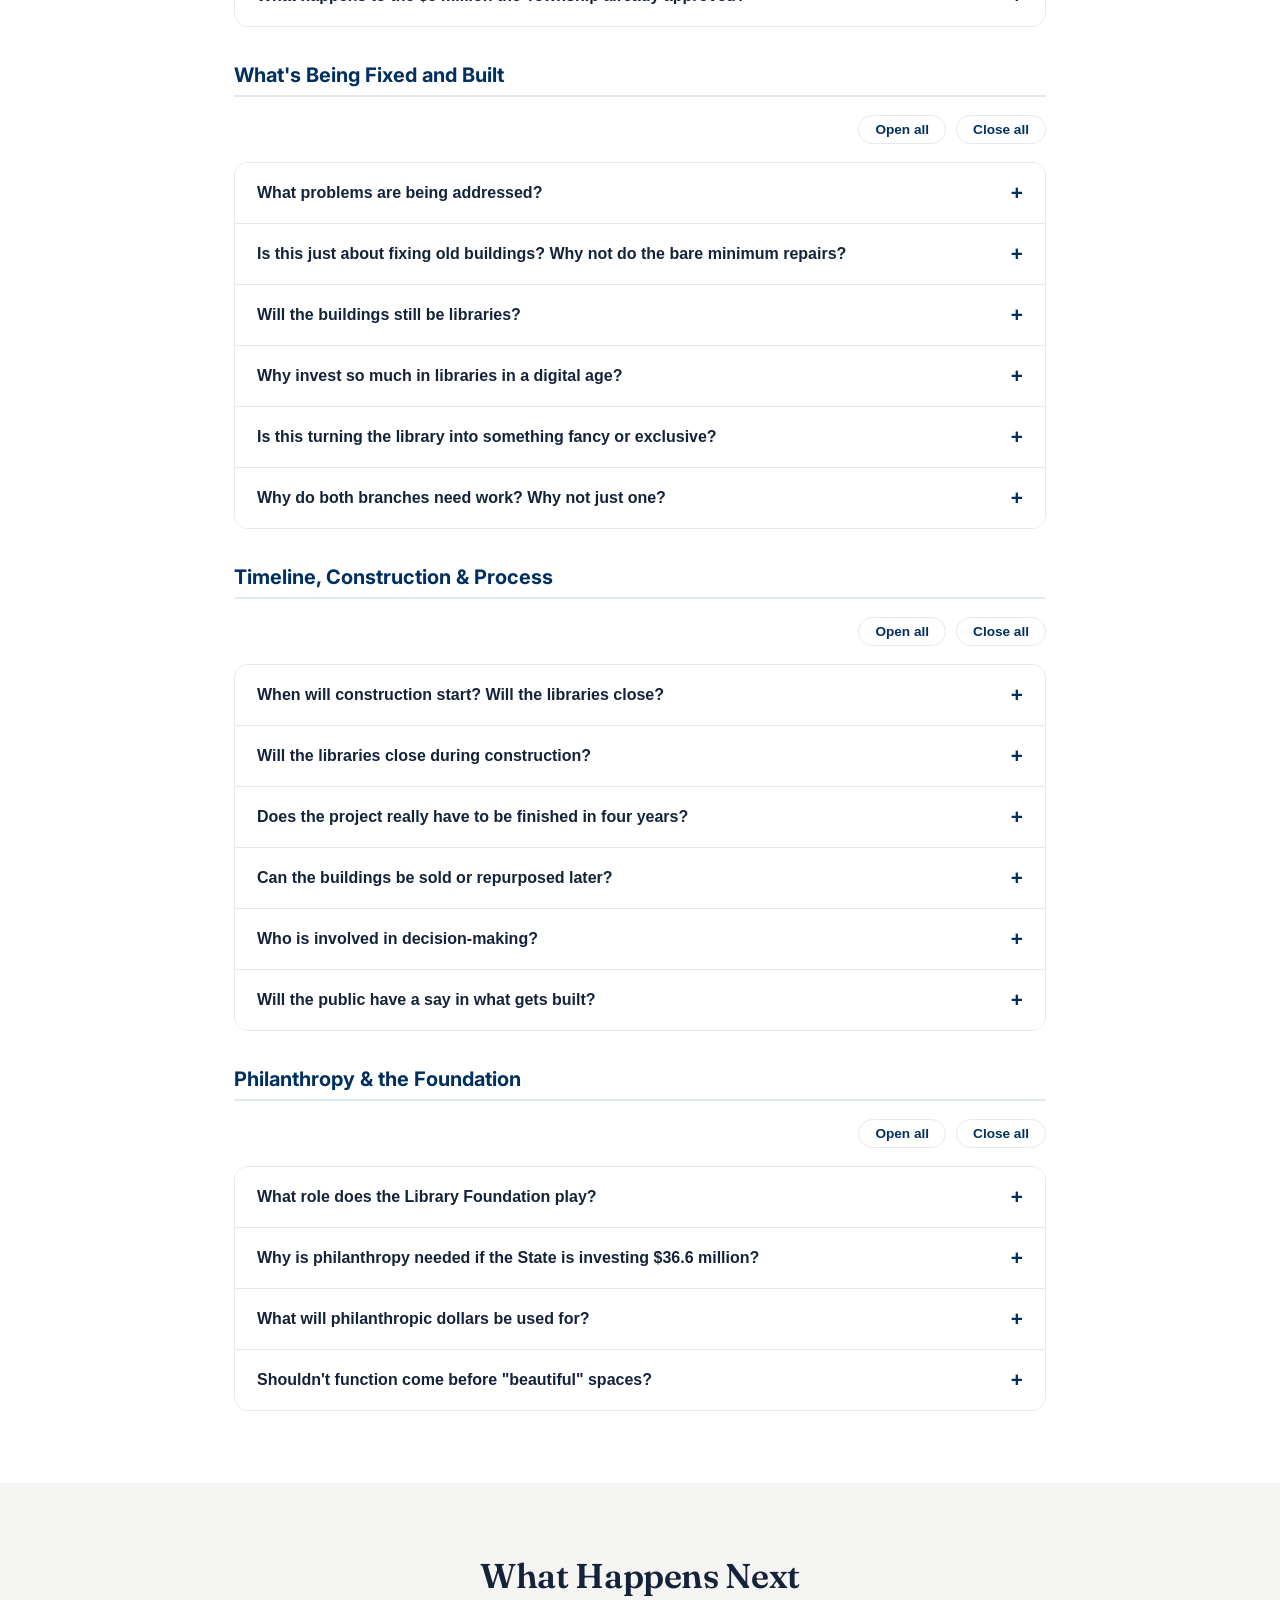
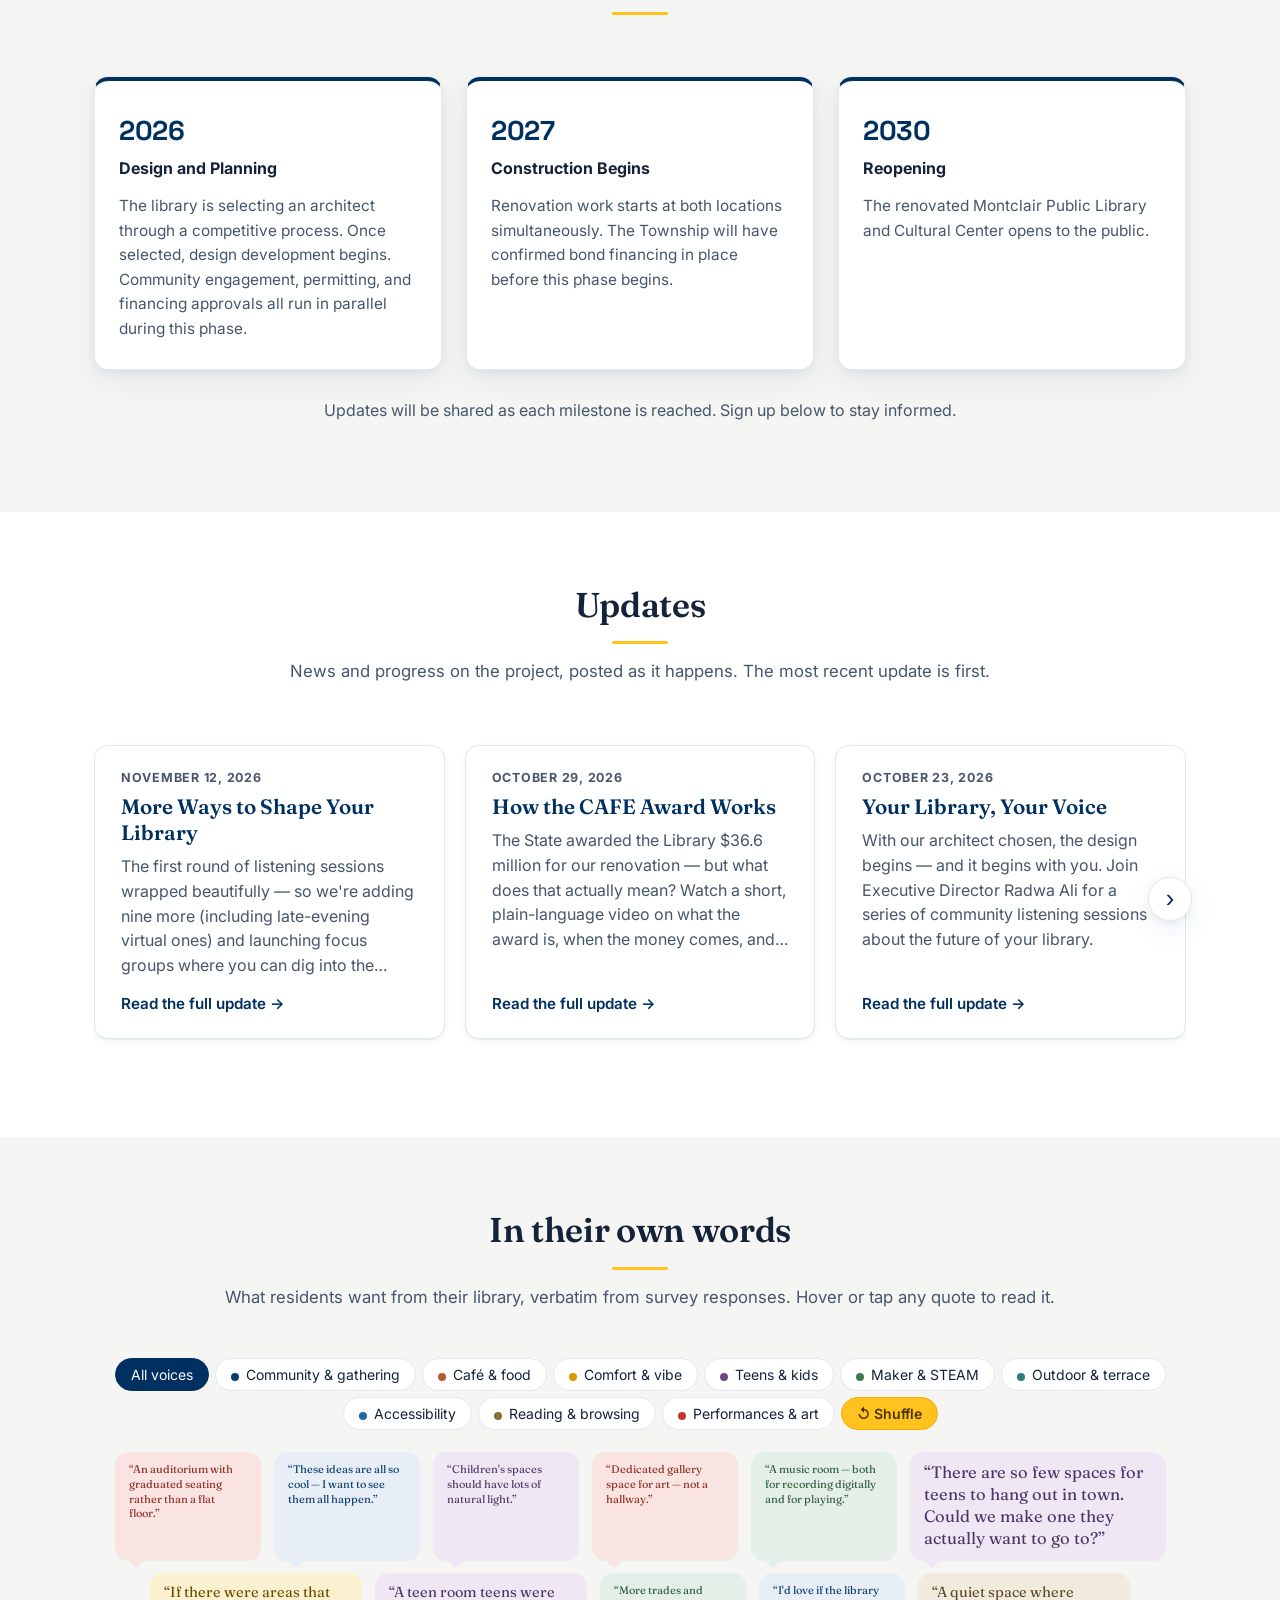
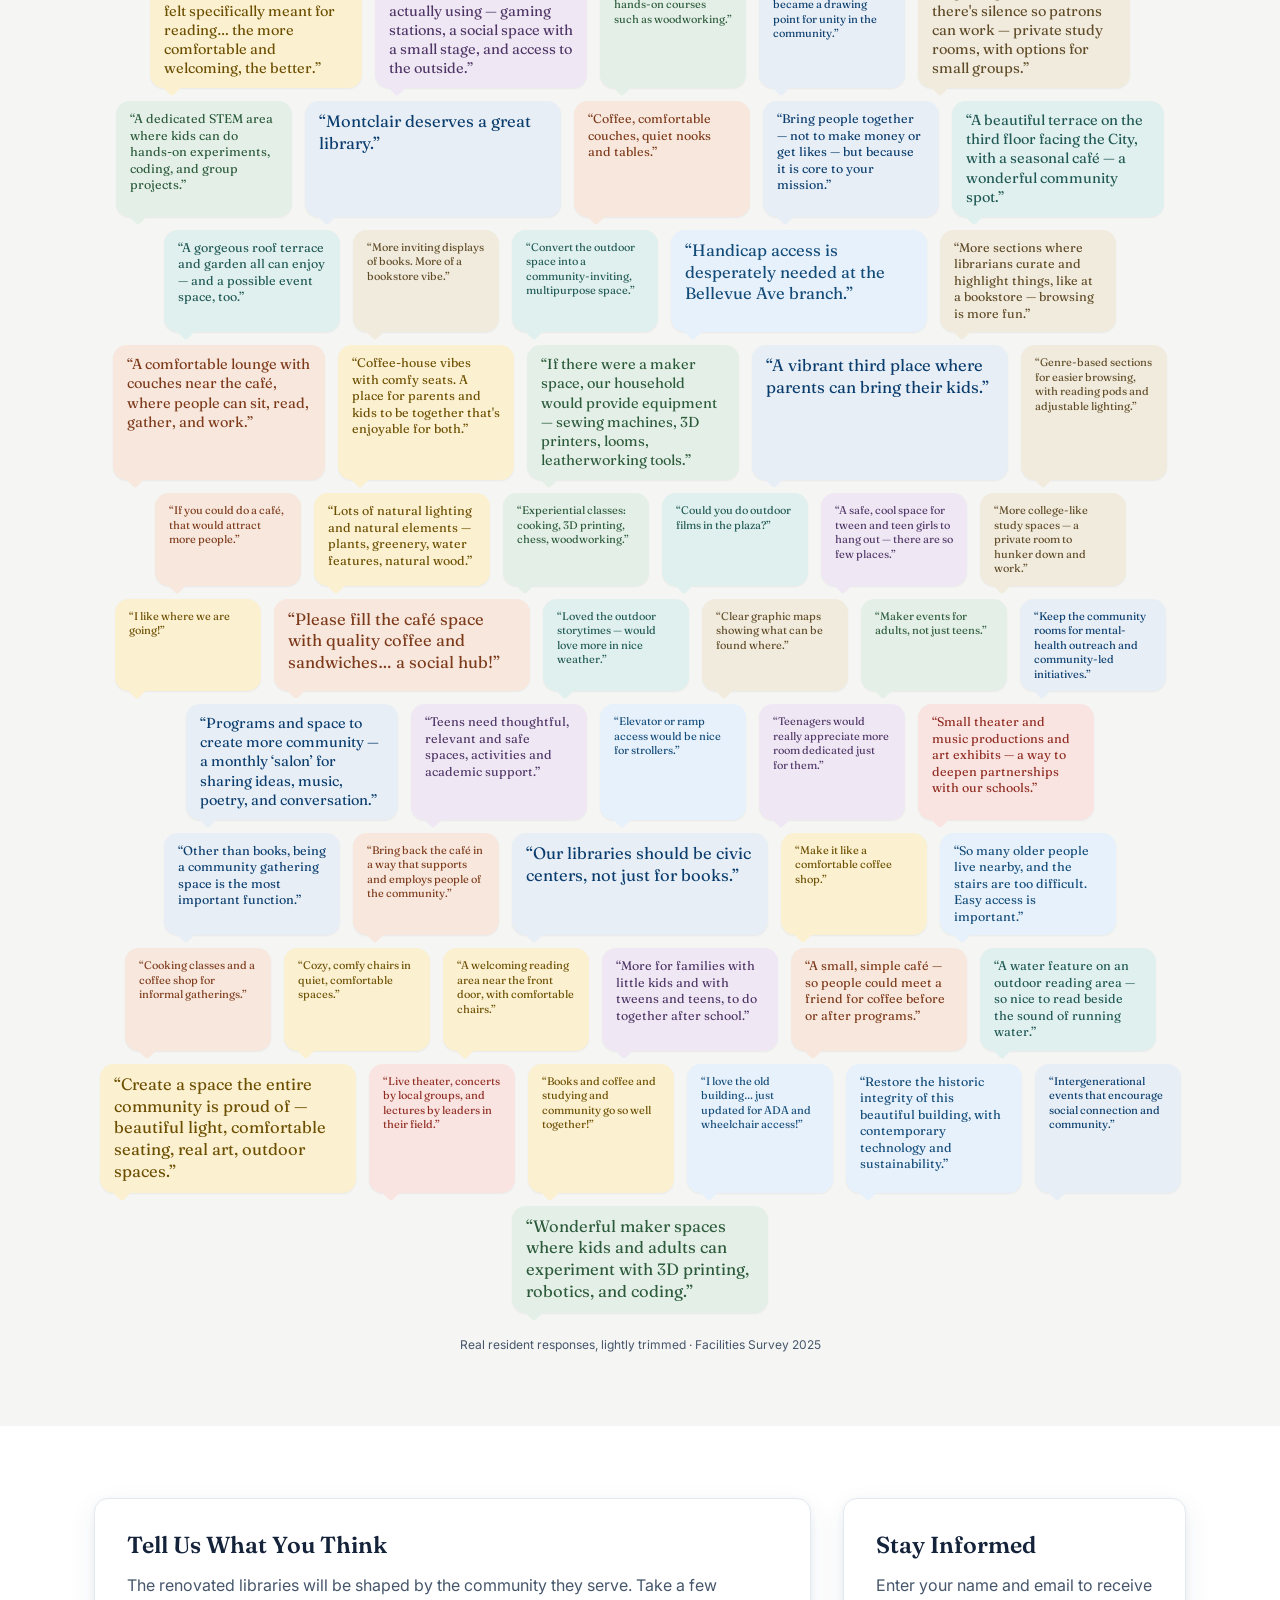
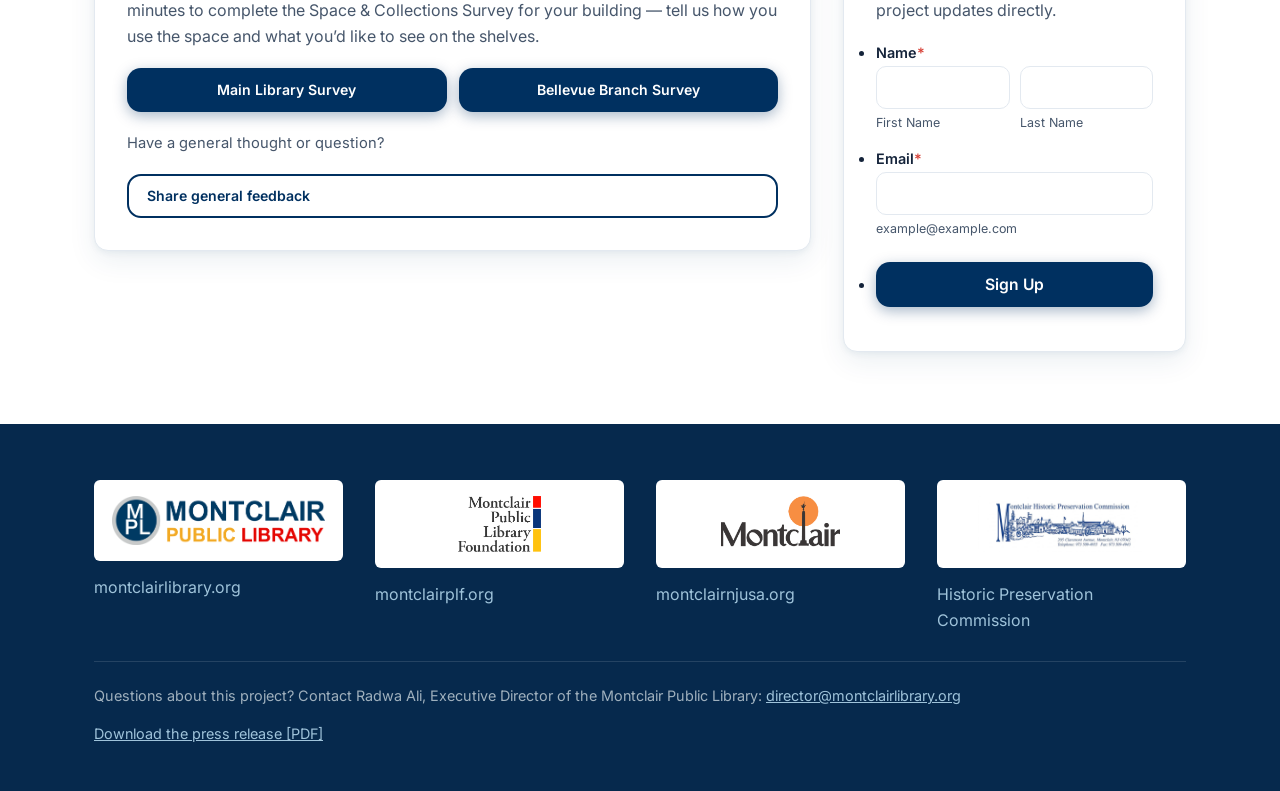
==== commit 2dcc53f1: "Cache-bust site.css (?v=2) so responsive word-cloud styles reach returning visitors Returning browse" ====
--- a/index.html
+++ b/index.html
@@ -41,7 +41,7 @@
 <link rel="preconnect" href="https://fonts.googleapis.com">
 <link rel="preconnect" href="https://fonts.gstatic.com" crossorigin>
 <link href="https://fonts.googleapis.com/css2?family=Fraunces:opsz,wght@9..144,400;9..144,500;9..144,600&family=Inter:wght@400;500;600;700;800&family=Space+Grotesk:wght@500;600;700&display=swap" rel="stylesheet">
-<link rel="stylesheet" href="assets/site.css">
+<link rel="stylesheet" href="assets/site.css?v=2">
 </head>
 <body>
 
